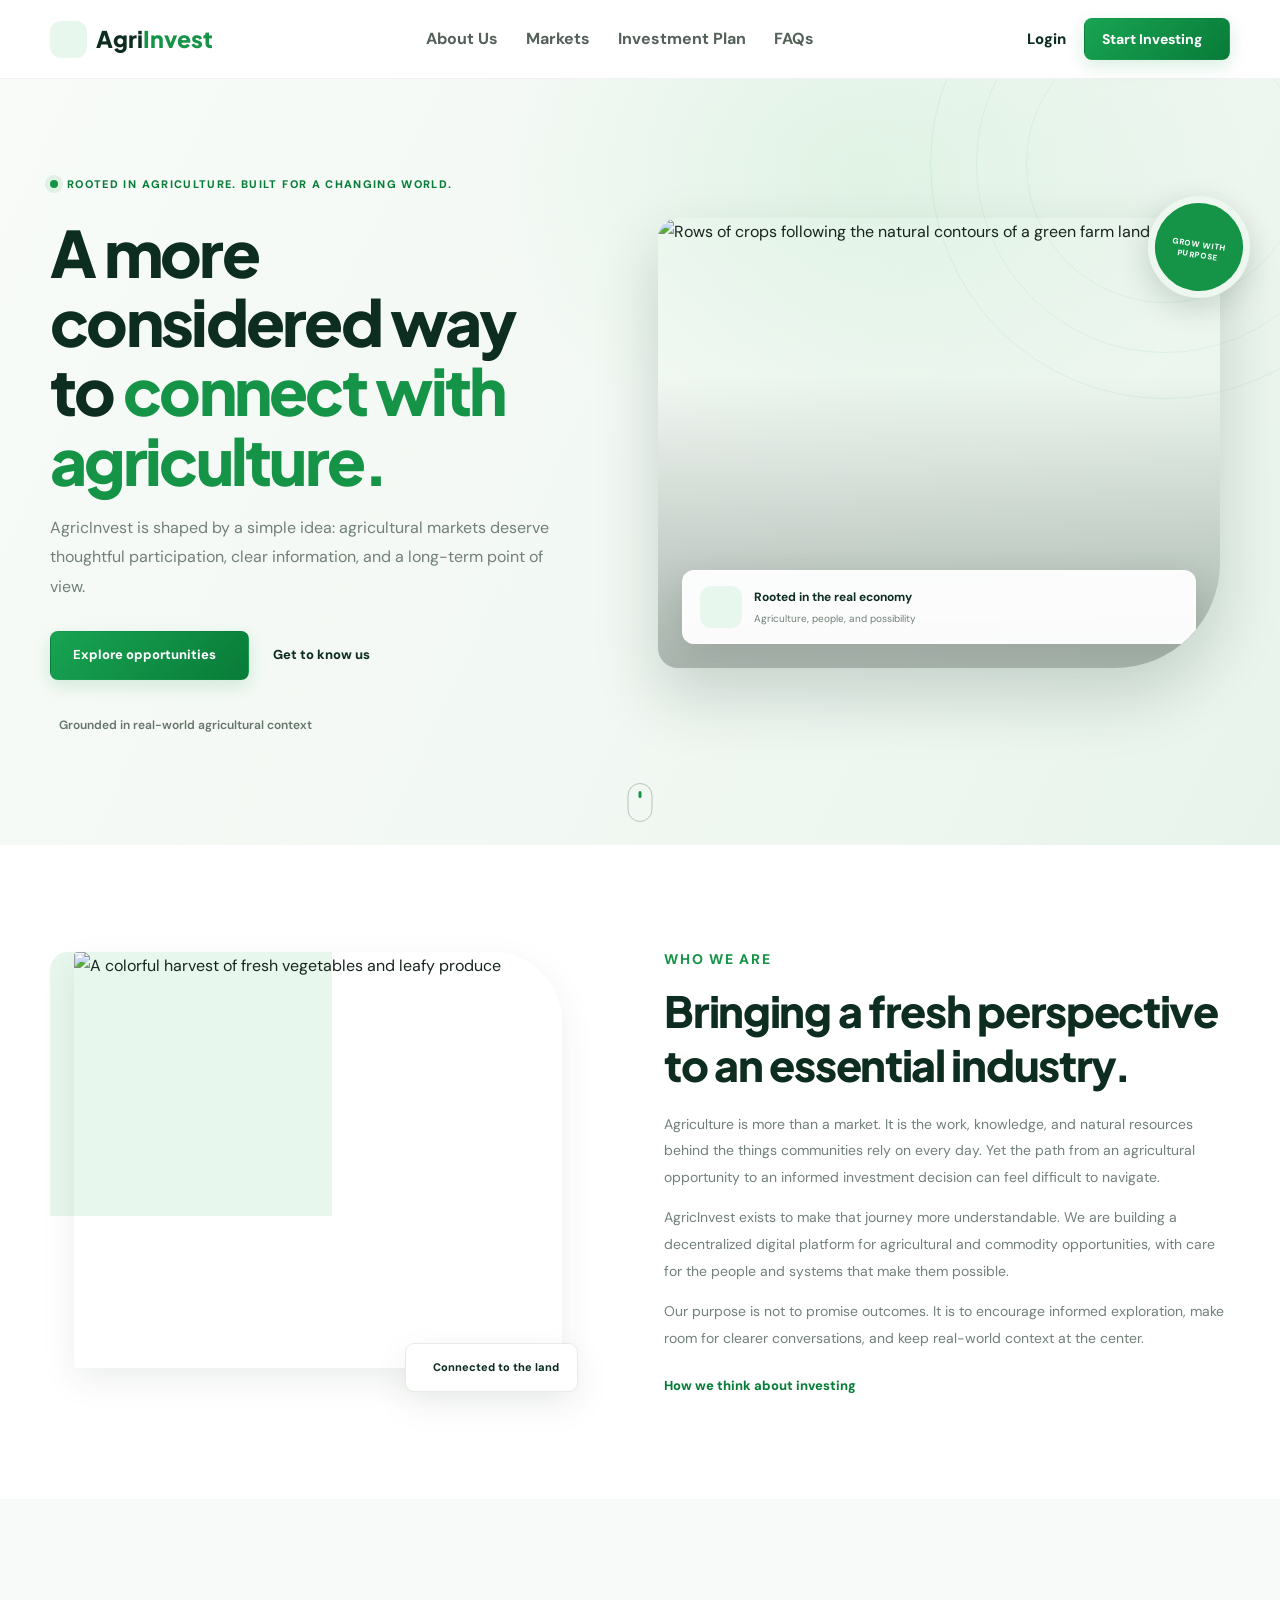
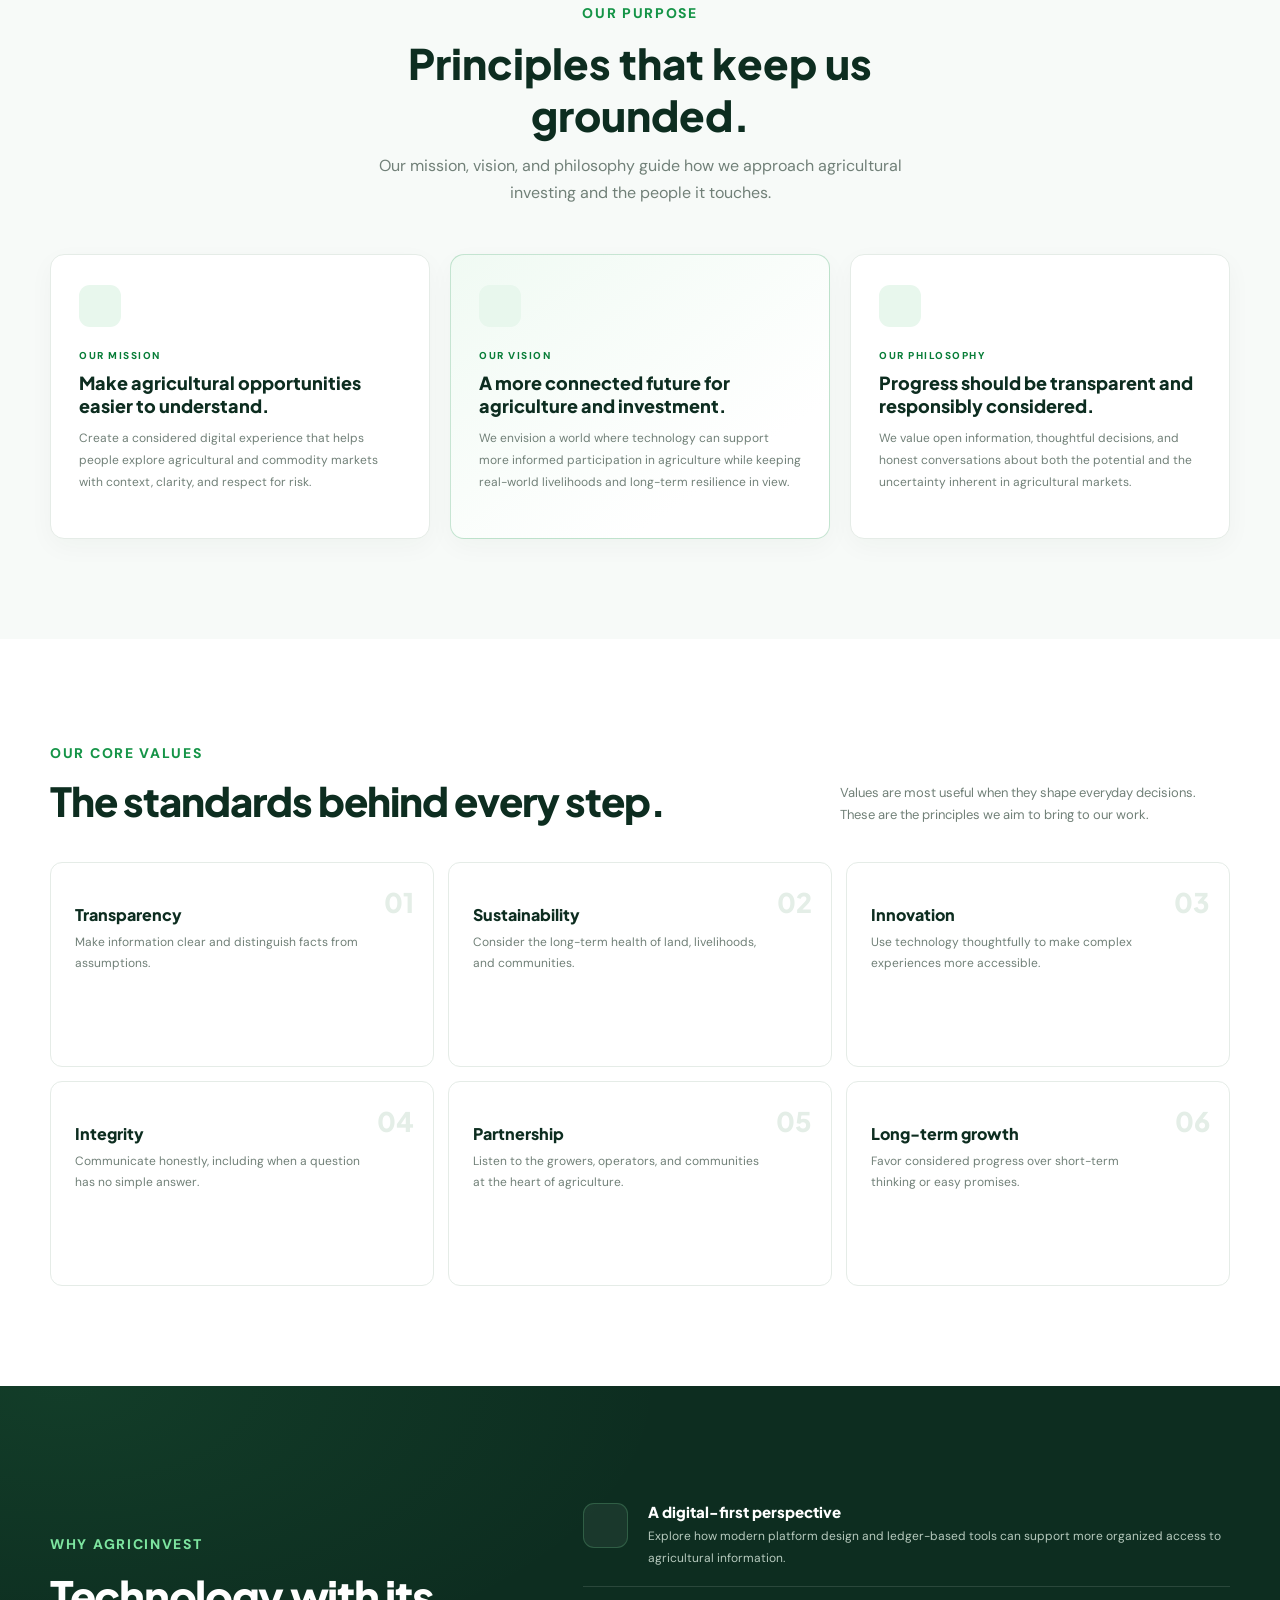
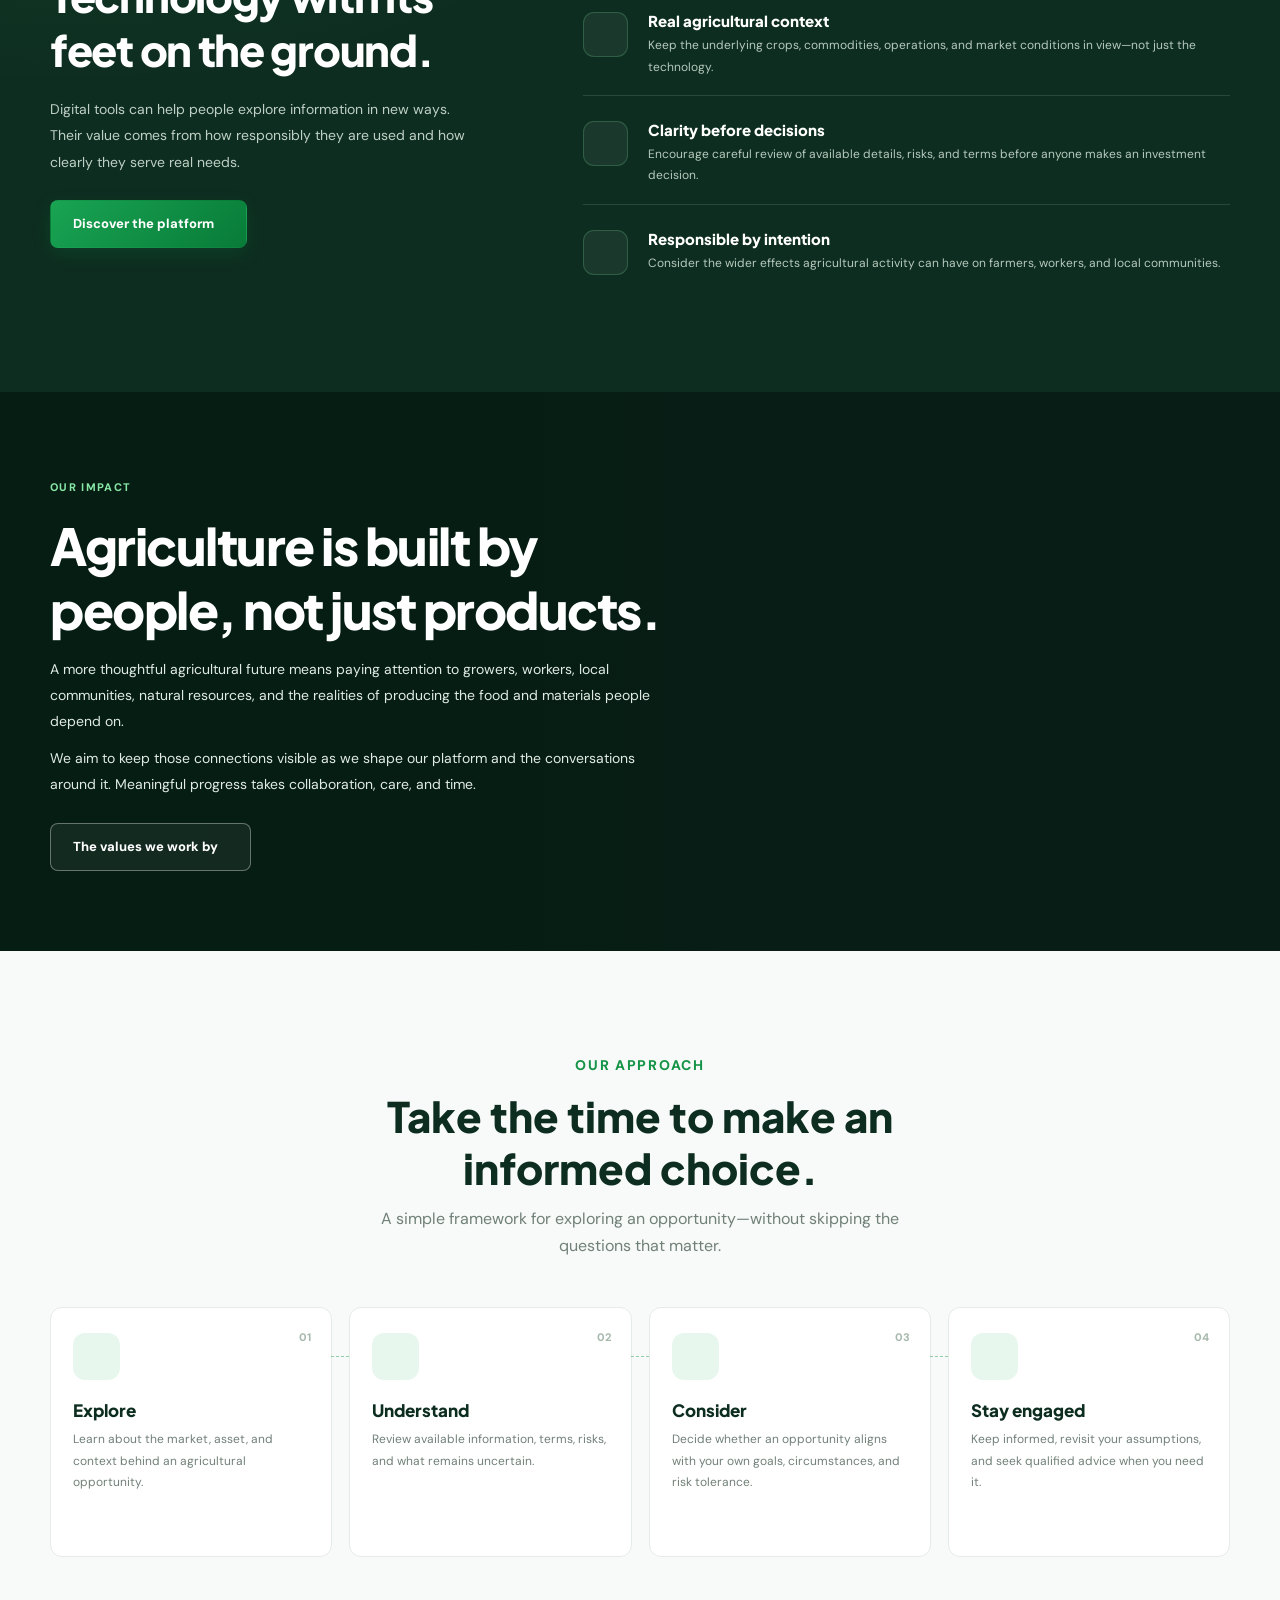
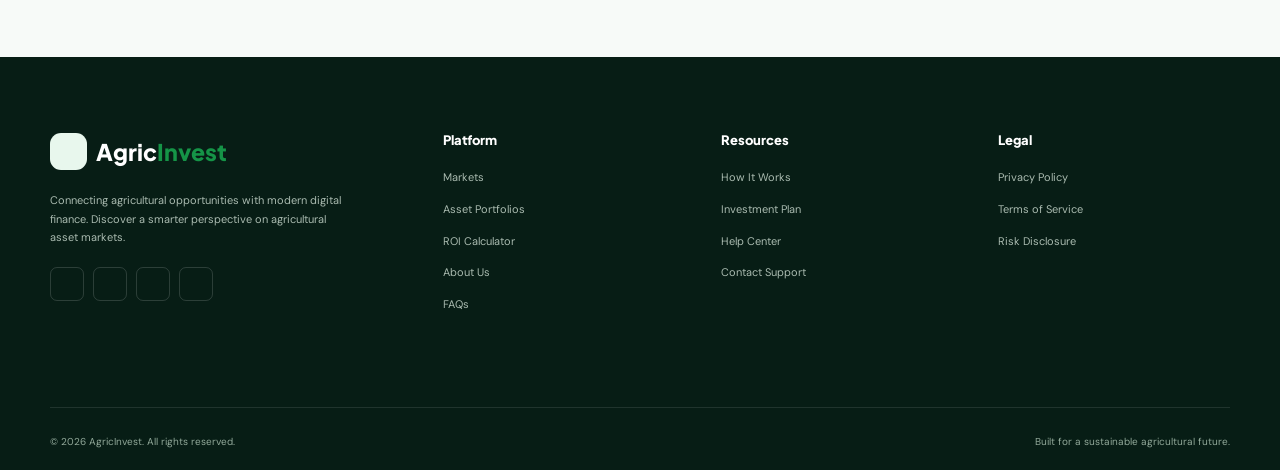
==== about.html @ 6c10e396 "Add files via upload" ====
<!doctype html>
<html lang="en">
  <head>
    <meta charset="UTF-8" />
    <meta name="viewport" content="width=device-width, initial-scale=1.0" />
    <meta name="theme-color" content="#0d2d20" />
    <meta
      name="description"
      content="Learn about AgricInvest's purpose, principles, and thoughtful approach to agricultural and commodity investing."
    />
    <title>About Us | AgricInvest</title>

    <link rel="preconnect" href="https://fonts.googleapis.com" />
    <link rel="preconnect" href="https://fonts.gstatic.com" crossorigin />
    <link
      href="https://fonts.googleapis.com/css2?family=DM+Sans:wght@400;500;600;700;800&family=Plus+Jakarta+Sans:wght@400;500;600;700;800&display=swap"
      rel="stylesheet"
    />
    <script src="https://unpkg.com/lucide@latest"></script>
    <link rel="stylesheet" href="styles.css" />
    <link rel="stylesheet" href="about.css" />
    <script src="about.js" defer></script>
  </head>

  <body class="about-page">
    <a class="about-skip-link" href="#main-content">Skip to content</a>

    <!-- <header class="main-header" id="header">
      <div class="container nav-container">
        <a href="index.html#home" class="brand" aria-label="AgricInvest home">
          <span class="brand-icon">
            <i data-lucide="sprout"></i>
          </span>
          <span>Agri<span>Invest</span></span>
        </a>

        <nav class="desktop-nav" id="desktopNav" aria-label="Main navigation">
          <a href="about.html" aria-current="page">About Us</a>
          <a href="investment-plans.html">Investment Plan</a>
          <a href="markets.html">Markets</a>
          <a href="index.html#faq">FAQs</a>
        </nav>

        <div class="nav-actions">
          <a class="login-btn" href="index.html#home">Login</a>
          <a class="btn btn-primary nav-cta" href="investment-plans.html">
            Start Investing
            <i data-lucide="arrow-up-right"></i>
          </a>
        </div>

        <button
          class="mobile-menu-btn"
          id="mobileMenuBtn"
          type="button"
          aria-label="Open navigation"
          aria-expanded="false"
          aria-controls="mobileNav"
        >
          <i data-lucide="menu"></i>
        </button>
      </div>

      <nav class="mobile-nav" id="mobileNav" aria-label="Mobile navigation">
        <a href="index.html#home">Home</a>
        <a href="about.html" aria-current="page">About Us</a>
        <a href="investment-plans.html">Investment Plan</a>
        <a href="markets.html">Markets</a>
        <a href="index.html#faq">FAQs</a>
        <a class="btn btn-primary mobile-login" href="index.html#home">Login</a>
        <a class="btn btn-primary" href="investment-plans.html">
          Start Investing
        </a>
      </nav>
    </header> -->

    <header class="main-header" id="header">
      <div class="container nav-container">
        <a href="index.html" class="brand">
          <span class="brand-icon">
            <i data-lucide="sprout"></i>
          </span>
          <span>Agri<span>Invest</span></span>
        </a>

        <nav class="desktop-nav" id="desktopNav">
          <a href="about.html">About Us</a>
          <a href="markets.html">Markets</a>
          <a href="plans.html">Investment Plan</a>
          <!-- <a href="index.html#calculator">Investment Calculator</a> -->
          <a href="index.html#faq">FAQs</a>
        </nav>

        <div class="nav-actions">
          <button class="login-btn" data-open-modal="loginModal">Login</button>

          <button
            class="btn btn-primary nav-cta"
            data-open-modal="connectModal"
          >
            Start Investing
            <i data-lucide="arrow-up-right"></i>
          </button>
        </div>

        <button
          class="mobile-menu-btn"
          id="mobileMenuBtn"
          aria-label="Open navigation"
          aria-expanded="false"
        >
          <i data-lucide="menu"></i>
        </button>
      </div>

      <!-- Mobile navigation -->
      <div class="mobile-nav" id="mobileNav">
        <!-- <a href="index.html">Home</a> -->
        <a href="about.html">About Us</a>
        <a href="markets.html">Markets</a>
        <a href="plans.html">Investment Plan</a>
        <a href="index.html#faq">FAQs</a>

        <button
          class="btn btn-primary mobile-login"
          data-open-modal="loginModal"
        >
          Login
        </button>

        <button class="btn btn-primary" data-open-modal="connectModal">
          Start Investing
        </button>
      </div>
    </header>

    <main id="main-content">
      <section class="about-hero" id="top" aria-labelledby="about-title">
        <div class="about-hero-glow" aria-hidden="true"></div>
        <div class="container about-hero-grid">
          <div class="about-hero-copy about-reveal">
            <p class="about-eyebrow">
              <span class="about-eyebrow-mark" aria-hidden="true"></span>
              Rooted in agriculture. Built for a changing world.
            </p>
            <h1 id="about-title">
              A more considered way to
              <span>connect with agriculture.</span>
            </h1>
            <p class="about-hero-intro">
              AgricInvest is shaped by a simple idea: agricultural markets
              deserve thoughtful participation, clear information, and a
              long-term point of view.
            </p>
            <div class="about-hero-actions">
              <a class="btn btn-primary" href="index.html#portfolios">
                Explore opportunities
                <i data-lucide="arrow-up-right"></i>
              </a>
              <a class="about-text-link" href="#our-story">
                Get to know us
                <i data-lucide="arrow-down"></i>
              </a>
            </div>
            <div class="about-hero-note">
              <i data-lucide="leaf" aria-hidden="true"></i>
              <span>Grounded in real-world agricultural context</span>
            </div>
          </div>

          <div class="about-hero-visual about-reveal">
            <div class="about-hero-image-wrap">
              <img
                class="about-hero-image"
                src="https://images.unsplash.com/photo-1500382017468-9049fed747ef?auto=format&amp;fit=crop&amp;w=1400&amp;q=85"
                alt="Rows of crops following the natural contours of a green farm landscape"
                fetchpriority="high"
              />
              <div class="about-image-caption">
                <span class="about-caption-icon">
                  <i data-lucide="sprout" aria-hidden="true"></i>
                </span>
                <span>
                  <strong>Rooted in the real economy</strong>
                  <small>Agriculture, people, and possibility</small>
                </span>
              </div>
            </div>
            <div class="about-image-stamp" aria-hidden="true">
              <i data-lucide="sun"></i>
              <span>GROW WITH<br />PURPOSE</span>
            </div>
          </div>
        </div>
        <a
          class="about-scroll-cue"
          href="#our-story"
          aria-label="Scroll to our story"
        >
          <span></span>
        </a>
      </section>

      <section class="about-section about-story" id="our-story">
        <div class="container about-story-grid">
          <div class="about-story-visual about-reveal">
            <img
              src="https://images.unsplash.com/photo-1464226184884-fa280b87c399?auto=format&amp;fit=crop&amp;w=1100&amp;q=85"
              alt="A colorful harvest of fresh vegetables and leafy produce"
              loading="lazy"
            />
            <div class="about-photo-label">
              <i data-lucide="map" aria-hidden="true"></i>
              <span>Connected to the land</span>
            </div>
          </div>
          <div class="about-story-copy about-reveal">
            <span class="section-eyebrow">WHO WE ARE</span>
            <h2>Bringing a fresh perspective to an essential industry.</h2>
            <p>
              Agriculture is more than a market. It is the work, knowledge, and
              natural resources behind the things communities rely on every day.
              Yet the path from an agricultural opportunity to an informed
              investment decision can feel difficult to navigate.
            </p>
            <p>
              AgricInvest exists to make that journey more understandable. We
              are building a decentralized digital platform for agricultural and
              commodity opportunities, with care for the people and systems that
              make them possible.
            </p>
            <p>
              Our purpose is not to promise outcomes. It is to encourage
              informed exploration, make room for clearer conversations, and
              keep real-world context at the center.
            </p>
            <a class="about-inline-link" href="#our-approach">
              How we think about investing
              <i data-lucide="arrow-up-right" aria-hidden="true"></i>
            </a>
          </div>
        </div>
      </section>

      <section
        class="about-section about-purpose"
        aria-labelledby="purpose-title"
      >
        <div class="container">
          <div class="section-heading about-section-heading about-reveal">
            <span class="section-eyebrow">OUR PURPOSE</span>
            <h2 id="purpose-title">Principles that keep us grounded.</h2>
            <p>
              Our mission, vision, and philosophy guide how we approach
              agricultural investing and the people it touches.
            </p>
          </div>

          <div class="about-purpose-grid">
            <article class="about-purpose-card about-reveal">
              <span class="about-card-icon"><i data-lucide="compass"></i></span>
              <span class="about-card-kicker">OUR MISSION</span>
              <h3>Make agricultural opportunities easier to understand.</h3>
              <p>
                Create a considered digital experience that helps people explore
                agricultural and commodity markets with context, clarity, and
                respect for risk.
              </p>
            </article>
            <article
              class="about-purpose-card about-purpose-card-featured about-reveal"
            >
              <span class="about-card-icon"><i data-lucide="eye"></i></span>
              <span class="about-card-kicker">OUR VISION</span>
              <h3>A more connected future for agriculture and investment.</h3>
              <p>
                We envision a world where technology can support more informed
                participation in agriculture while keeping real-world
                livelihoods and long-term resilience in view.
              </p>
            </article>
            <article class="about-purpose-card about-reveal">
              <span class="about-card-icon"><i data-lucide="scale"></i></span>
              <span class="about-card-kicker">OUR PHILOSOPHY</span>
              <h3>
                Progress should be transparent and responsibly considered.
              </h3>
              <p>
                We value open information, thoughtful decisions, and honest
                conversations about both the potential and the uncertainty
                inherent in agricultural markets.
              </p>
            </article>
          </div>
        </div>
      </section>

      <section class="about-section about-values" id="our-values">
        <div class="container">
          <div class="about-values-heading about-reveal">
            <div>
              <span class="section-eyebrow">OUR CORE VALUES</span>
              <h2>The standards behind every step.</h2>
            </div>
            <p>
              Values are most useful when they shape everyday decisions. These
              are the principles we aim to bring to our work.
            </p>
          </div>
          <div class="about-values-grid">
            <article class="about-value-card about-reveal">
              <span class="about-value-number">01</span>
              <i data-lucide="scan-eye" aria-hidden="true"></i>
              <h3>Transparency</h3>
              <p>
                Make information clear and distinguish facts from assumptions.
              </p>
            </article>
            <article class="about-value-card about-reveal">
              <span class="about-value-number">02</span>
              <i data-lucide="leaf" aria-hidden="true"></i>
              <h3>Sustainability</h3>
              <p>
                Consider the long-term health of land, livelihoods, and
                communities.
              </p>
            </article>
            <article class="about-value-card about-reveal">
              <span class="about-value-number">03</span>
              <i data-lucide="lightbulb" aria-hidden="true"></i>
              <h3>Innovation</h3>
              <p>
                Use technology thoughtfully to make complex experiences more
                accessible.
              </p>
            </article>
            <article class="about-value-card about-reveal">
              <span class="about-value-number">04</span>
              <i data-lucide="shield-check" aria-hidden="true"></i>
              <h3>Integrity</h3>
              <p>
                Communicate honestly, including when a question has no simple
                answer.
              </p>
            </article>
            <article class="about-value-card about-reveal">
              <span class="about-value-number">05</span>
              <i data-lucide="handshake" aria-hidden="true"></i>
              <h3>Partnership</h3>
              <p>
                Listen to the growers, operators, and communities at the heart
                of agriculture.
              </p>
            </article>
            <article class="about-value-card about-reveal">
              <span class="about-value-number">06</span>
              <i data-lucide="trending-up" aria-hidden="true"></i>
              <h3>Long-term growth</h3>
              <p>
                Favor considered progress over short-term thinking or easy
                promises.
              </p>
            </article>
          </div>
        </div>
      </section>

      <section class="about-section about-why">
        <div class="container about-why-grid">
          <div class="about-why-copy about-reveal">
            <span class="section-eyebrow">WHY AGRICINVEST</span>
            <h2>Technology with its feet on the ground.</h2>
            <p>
              Digital tools can help people explore information in new ways.
              Their value comes from how responsibly they are used and how
              clearly they serve real needs.
            </p>
            <a class="btn btn-primary" href="index.html#portfolios">
              Discover the platform
              <i data-lucide="arrow-up-right" aria-hidden="true"></i>
            </a>
          </div>
          <div class="about-why-list">
            <article class="about-why-item about-reveal">
              <span><i data-lucide="blocks" aria-hidden="true"></i></span>
              <div>
                <h3>A digital-first perspective</h3>
                <p>
                  Explore how modern platform design and ledger-based tools can
                  support more organized access to agricultural information.
                </p>
              </div>
            </article>
            <article class="about-why-item about-reveal">
              <span><i data-lucide="wheat" aria-hidden="true"></i></span>
              <div>
                <h3>Real agricultural context</h3>
                <p>
                  Keep the underlying crops, commodities, operations, and market
                  conditions in view—not just the technology.
                </p>
              </div>
            </article>
            <article class="about-why-item about-reveal">
              <span><i data-lucide="file-search" aria-hidden="true"></i></span>
              <div>
                <h3>Clarity before decisions</h3>
                <p>
                  Encourage careful review of available details, risks, and
                  terms before anyone makes an investment decision.
                </p>
              </div>
            </article>
            <article class="about-why-item about-reveal">
              <span
                ><i data-lucide="heart-handshake" aria-hidden="true"></i
              ></span>
              <div>
                <h3>Responsible by intention</h3>
                <p>
                  Consider the wider effects agricultural activity can have on
                  farmers, workers, and local communities.
                </p>
              </div>
            </article>
          </div>
        </div>
      </section>

      <section class="about-impact" aria-labelledby="impact-title">
        <div
          class="about-impact-image"
          role="img"
          aria-label="Sunlight over a cultivated agricultural field"
        ></div>
        <div class="about-impact-shade"></div>
        <div class="container about-impact-content about-reveal">
          <span class="about-eyebrow about-eyebrow-light">OUR IMPACT</span>
          <h2 id="impact-title">
            Agriculture is built by people, not just products.
          </h2>
          <p>
            A more thoughtful agricultural future means paying attention to
            growers, workers, local communities, natural resources, and the
            realities of producing the food and materials people depend on.
          </p>
          <p>
            We aim to keep those connections visible as we shape our platform
            and the conversations around it. Meaningful progress takes
            collaboration, care, and time.
          </p>
          <a class="btn btn-outline-light" href="#our-values">
            The values we work by
            <i data-lucide="arrow-up-right" aria-hidden="true"></i>
          </a>
        </div>
      </section>

      <section class="about-section about-approach" id="our-approach">
        <div class="container">
          <div class="section-heading about-section-heading about-reveal">
            <span class="section-eyebrow">OUR APPROACH</span>
            <h2 id="approach-title">
              Take the time to make an informed choice.
            </h2>
            <p>
              A simple framework for exploring an opportunity—without skipping
              the questions that matter.
            </p>
          </div>
          <ol class="about-steps">
            <li class="about-step about-reveal">
              <span class="about-step-index">01</span>
              <span class="about-step-icon"><i data-lucide="search"></i></span>
              <h3>Explore</h3>
              <p>
                Learn about the market, asset, and context behind an
                agricultural opportunity.
              </p>
            </li>
            <li class="about-step about-reveal">
              <span class="about-step-index">02</span>
              <span class="about-step-icon"
                ><i data-lucide="book-open-check"></i
              ></span>
              <h3>Understand</h3>
              <p>
                Review available information, terms, risks, and what remains
                uncertain.
              </p>
            </li>
            <li class="about-step about-reveal">
              <span class="about-step-index">03</span>
              <span class="about-step-icon"
                ><i data-lucide="sliders-horizontal"></i
              ></span>
              <h3>Consider</h3>
              <p>
                Decide whether an opportunity aligns with your own goals,
                circumstances, and risk tolerance.
              </p>
            </li>
            <li class="about-step about-reveal">
              <span class="about-step-index">04</span>
              <span class="about-step-icon"
                ><i data-lucide="activity"></i
              ></span>
              <h3>Stay engaged</h3>
              <p>
                Keep informed, revisit your assumptions, and seek qualified
                advice when you need it.
              </p>
            </li>
          </ol>
          <!-- <p class="about-steps-note">
            Agricultural and commodity investments involve risk. This overview
            is educational and is not investment advice.
          </p> -->
        </div>
      </section>

      <!-- <section class="about-final-cta">
        <div class="container about-final-cta-inner about-reveal">
          <div>
            <span class="about-eyebrow about-eyebrow-light"
              >LET'S GROW WITH PURPOSE</span
            >
            <h2>Curious about what comes next?</h2>
            <p>
              Explore the platform or get in touch to continue the conversation.
            </p>
          </div>
          <div class="about-final-cta-actions">
            <a class="btn btn-light" href="index.html#portfolios">
              Explore opportunities
              <i data-lucide="arrow-up-right" aria-hidden="true"></i>
            </a>
            <a class="btn btn-outline-light" href="index.html#faq">
              Contact the team
              <i data-lucide="arrow-up-right" aria-hidden="true"></i>
            </a>
          </div>
        </div>
      </section> -->
    </main>

    <!-- <section class="newsletter-section">
      <div class="container newsletter-container">
        <div>
          <span class="section-eyebrow">STAY INFORMED</span>
          <h2>Grow Your Knowledge With AgricInvest</h2>
          <p>
            Get updates about agricultural markets, technology and platform
            developments.
          </p>
        </div>

        <form id="newsletterForm" class="newsletter-form">
          <label class="about-visually-hidden" for="newsletterEmail">
            Email address
          </label>
          <input
            type="email"
            id="newsletterEmail"
            placeholder="Enter your email address"
            autocomplete="email"
            required
          />

          <button type="submit" class="btn btn-primary">
            Subscribe
            <i data-lucide="arrow-right"></i>
          </button>

          <small
            id="newsletterMessage"
            role="status"
            aria-live="polite"
          ></small>
        </form>

      </div>
    </section> -->



    <footer class="main-footer">
      <div class="container">
        <div class="footer-grid">
          <div class="footer-brand-column">
            <a href="#home" class="brand footer-brand">
              <span class="brand-icon">
                <i data-lucide="sprout"></i>
              </span>
              <span>Agric<span>Invest</span></span>
            </a>

            <p>
              Connecting agricultural opportunities with modern digital finance.
              Discover a smarter perspective on agricultural asset markets.
            </p>

            <div class="social-links">
              <a href="#" aria-label="Facebook"
                ><i data-lucide="facebook"></i
              ></a>
              <a href="#" aria-label="Instagram"
                ><i data-lucide="instagram"></i
              ></a>
              <a href="#" aria-label="LinkedIn"
                ><i data-lucide="linkedin"></i
              ></a>
              <a href="#" aria-label="X"><i data-lucide="twitter"></i></a>
            </div>
          </div>

          <div class="footer-column">
            <h4>Platform</h4>

            <a href="markets.html">Markets</a>
            <a href="plans.html">Asset Portfolios</a>
            <a href="#calculator">ROI Calculator</a>
            <!-- <a href="markets.html">Markets</a> -->
            <a href="about.html">About Us</a>
            <a href="faq.html">FAQs</a>
          </div>

          <div class="footer-column">
            <h4>Resources</h4>

            <a href="about.html">How It Works</a>
            <a href="plans.html">Investment Plan</a>
            <a href="#faq">Help Center</a>
            <!-- <a href="#faq">Risk Information</a> -->
            <a href="#faq">Contact Support</a>
          </div>

          <div class="footer-column">
            <h4>Legal</h4>

            <a href="#" class="legal-link" data-legal="Privacy Policy"
              >Privacy Policy</a
            >
            <a href="#" class="legal-link" data-legal="Terms of Service"
              >Terms of Service</a
            >
            <a href="#" class="legal-link" data-legal="Risk Disclosure"
              >Risk Disclosure</a
            >
            <!-- <a href="#" class="legal-link" data-legal="Cookie Policy"
              >Cookie Policy</a
            > -->
          </div>
        </div>

        <!-- <div class="footer-disclaimer">
          <strong>Important Risk Disclosure</strong>

          <p>
            Agricultural investments involve substantial risks, including loss
            of capital, commodity price volatility, weather-related events,
            operational risks, regulatory changes and liquidity limitations.
            Past performance does not guarantee future results. Any percentages,
            projections, asset valuations, testimonials, market prices and
            activity shown on this demonstration website are illustrative and do
            not represent actual investment products, guaranteed returns or
            verified transactions. Do not invest without independently reviewing
            the relevant offering documents and risks.
          </p>
        </div> -->

        <div class="footer-bottom">
          <p>
            © <span id="currentYear"></span> AgricInvest. All rights reserved.
          </p>

          <span>Built for a sustainable agricultural future.</span>
        </div>
      </div>
    </footer>

  </body>
</html>
---- styles.css ----
/* ==========================================
   AGRILEDGER - GLOBAL DESIGN SYSTEM
========================================== */

:root {
  --forest: #0d2d20;
  --forest-dark: #071d15;
  --forest-light: #16442e;

  --green: #159447;
  --green-dark: #087d38;
  --lime: #4ade80;
  --mint: #e8f7ed;

  --white: #ffffff;
  --off-white: #f7faf8;
  --light: #f1f6f2;

  --text: #18251d;
  --muted: #718078;
  --border: #e5ece7;

  --shadow: 0 12px 35px rgba(12, 45, 29, 0.08);
  --shadow-hover: 0 20px 45px rgba(12, 45, 29, 0.13);

  --radius: 14px;
  --transition: all 0.3s ease;
}

* {
  margin: 0;
  padding: 0;
  box-sizing: border-box;
}

html {
  scroll-behavior: smooth;
  scroll-padding-top: 95px;
}

body {
  font-family: "DM Sans", sans-serif;
  background: var(--white);
  color: var(--text);
  line-height: 1.7;
  overflow-x: hidden;
}

body.modal-open {
  overflow: hidden;
}

h1,
h2,
h3,
h4,
h5 {
  font-family: "Plus Jakarta Sans", sans-serif;
  line-height: 1.25;
  font-weight: 800;
}

p {
  color: var(--muted);
}

a {
  text-decoration: none;
  color: inherit;
}

button,
input,
select {
  font-family: inherit;
}

button {
  cursor: pointer;
}

img {
  max-width: 100%;
  display: block;
  object-fit: cover;
}

.container {
  width: min(1180px, calc(100% - 48px));
  margin: auto;
}

.section {
  padding: 100px 0;
}

.section-heading {
  max-width: 690px;
  margin: 0 auto 50px;
  text-align: center;
}

.section-heading h2 {
  font-size: clamp(28px, 3.5vw, 42px);
  color: var(--forest);
  margin: 12px 0;
}

.section-heading p {
  max-width: 590px;
  margin: auto;
  font-size: 16px;
}

.section-eyebrow {
  display: inline-block;
  color: var(--green);
  font-size: 14px;
  font-weight: 800;
  letter-spacing: 1.7px;
  text-transform: uppercase;
}

.small-label {
  font-size: 13px;
  font-weight: 800;
  letter-spacing: 1.3px;
  color: var(--muted);
}

::selection {
  background: var(--green);
  color: white;
}

/* ==========================================
   BUTTONS
========================================== */

.btn {
  min-height: 46px;
  padding: 12px 22px;
  display: inline-flex;
  align-items: center;
  justify-content: center;
  gap: 10px;
  border: 1px solid transparent;
  border-radius: 8px;
  font-size: 13px;
  font-weight: 800;
  transition: var(--transition);
}

.btn svg {
  width: 17px;
  height: 17px;
}

.btn-primary {
  color: white;
  background: linear-gradient(135deg, #19a453, #087b38);
  box-shadow: 0 6px 18px rgba(21, 148, 71, 0.16);
}

.btn-primary:hover {
  background: linear-gradient(135deg, #20b35f, #096b32);
  transform: translateY(-3px);
  box-shadow: 0 10px 25px rgba(21, 148, 71, 0.25);
}

.btn-outline-light {
  color: white;
  border-color: rgba(255, 255, 255, 0.35);
  background: rgba(255, 255, 255, 0.06);
}

.btn-outline-light:hover {
  background: white;
  color: var(--forest);
}

.btn-outline-dark {
  background: white;
  border-color: var(--border);
  color: var(--forest);
}

.btn-outline-dark:hover {
  background: var(--forest);
  color: white;
}

/* ==========================================
   PRELOADER
========================================== */

#preloader {
  position: fixed;
  inset: 0;
  z-index: 10000;
  display: flex;
  align-items: center;
  justify-content: center;
  flex-direction: column;
  background: var(--forest-dark);
  transition:
    opacity 0.5s ease,
    visibility 0.5s ease;
}

#preloader.hide {
  opacity: 0;
  visibility: hidden;
}

.loader-logo {
  display: flex;
  align-items: center;
  gap: 10px;
  color: white;
  font-family: "Plus Jakarta Sans";
  font-weight: 800;
  font-size: 25px;
}

.loader-logo > span:last-child > span {
  color: var(--lime);
}

.loader-line {
  width: 120px;
  height: 3px;
  margin-top: 25px;
  background: rgba(255, 255, 255, 0.15);
  border-radius: 10px;
  overflow: hidden;
}

.loader-line::after {
  content: "";
  display: block;
  width: 50%;
  height: 100%;
  background: var(--lime);
  animation: loading 1s infinite ease-in-out;
}

@keyframes loading {
  from {
    transform: translateX(-100%);
  }
  to {
    transform: translateX(200%);
  }
}

/* ==========================================
   BRAND
========================================== */

.brand {
  display: inline-flex;
  align-items: center;
  gap: 9px;
  font-family: "Plus Jakarta Sans";
  font-size: 23px;
  font-weight: 800;
  color: var(--forest);
  white-space: nowrap;
}

.brand > span:last-child > span {
  color: var(--green);
}

.brand-icon {
  width: 37px;
  height: 37px;
  display: flex;
  align-items: center;
  justify-content: center;
  background: var(--mint);
  color: var(--green);
  border-radius: 11px;
}

.brand-icon svg {
  width: 23px;
  height: 23px;
}

/* ==========================================
   HEADER
========================================== */

.main-header {
  position: sticky;
  top: 0;
  z-index: 1000;
  background: rgba(255, 255, 255, 0.96);
  backdrop-filter: blur(15px);
  border-bottom: 1px solid rgba(0, 0, 0, 0.05);
  transition: var(--transition);
}

.main-header.scrolled {
  box-shadow: 0 5px 25px rgba(0, 0, 0, 0.07);
}

.nav-container {
  height: 78px;
  display: flex;
  align-items: center;
  justify-content: space-between;
  gap: 25px;
}

.desktop-nav {
  display: flex;
  align-items: center;
  gap: 28px;
}

.desktop-nav a {
  color: #536159;
  font-size: 16px;
  font-weight: 700;
  transition: var(--transition);
}

.desktop-nav a:hover {
  color: var(--green);
}

.nav-actions {
  display: flex;
  align-items: center;
  gap: 18px;
}

.login-btn {
  background: none;
  border: 0;
  color: var(--forest);
  font-size: 15px;
  font-weight: 800;
}

.nav-cta {
  min-height: 42px;
  padding: 10px 17px;
  font-size: 14px;
}

.mobile-menu-btn {
  display: none;
  border: 0;
  background: var(--mint);
  color: var(--forest);
  border-radius: 8px;
  width: 43px;
  height: 43px;
  align-items: center;
  justify-content: center;
}

.mobile-nav {
  display: none;
}

/* ==========================================
   TICKER
========================================== */

.ticker-section {
  min-height: 45px;
  display: flex;
  align-items: center;
  background: #f6faf7;
  border-bottom: 1px solid var(--border);
  overflow: hidden;
}

.ticker-label {
  padding: 0 20px;
  color: var(--forest);
  font-size: 12px;
  font-weight: 800;
  white-space: nowrap;
}

.live-dot {
  display: inline-block;
  width: 7px;
  height: 7px;
  background: #22c55e;
  border-radius: 50%;
  margin-right: 5px;
  box-shadow: 0 0 0 4px rgba(34, 197, 94, 0.12);
}

.ticker-window {
  overflow: hidden;
  flex: 1;
}

.ticker-track {
  display: flex;
  width: max-content;
  animation: tickerMove 35s linear infinite;
}

.ticker-track:hover {
  animation-play-state: paused;
}

.ticker-item {
  display: flex;
  align-items: center;
  gap: 9px;
  padding: 0 30px;
  border-left: 1px solid var(--border);
  font-size: 13px;
  white-space: nowrap;
}

.ticker-name {
  color: var(--muted);
  font-weight: 800;
}

.ticker-item strong {
  color: var(--forest);
}

.market-up {
  color: #159447;
  font-weight: 800;
}

.market-down {
  color: #dc5555;
  font-weight: 800;
}

.ticker-demo {
  font-size: 9px;
  color: var(--muted);
  font-weight: 800;
  padding: 0 15px;
  white-space: nowrap;
}

@keyframes tickerMove {
  to {
    transform: translateX(-50%);
  }
}

/* ==========================================
   HERO
========================================== */

.hero-section {
  position: relative;
  overflow: hidden;
  background: linear-gradient(125deg, #071f16, #0c3925 65%, #103f29);
  color: white;
  padding: 85px 0 0;
}

.hero-background {
  position: absolute;
  inset: 0;
  background:
    radial-gradient(
      circle at 80% 20%,
      rgba(44, 160, 87, 0.19),
      transparent 30%
    ),
    radial-gradient(circle at 10% 80%, rgba(44, 160, 87, 0.1), transparent 30%);
  pointer-events: none;
}

.hero-container {
  position: relative;
  z-index: 1;
  display: grid;
  grid-template-columns: 1fr 1fr;
  align-items: center;
  gap: 65px;
}

.hero-content {
  padding-bottom: 55px;
}

.hero-badge {
  display: inline-flex;
  align-items: center;
  padding: 8px 13px;
  border: 1px solid rgba(74, 222, 128, 0.25);
  border-radius: 50px;
  background: rgba(74, 222, 128, 0.08);
  color: #a5eab8;
  font-size: 9px;
  font-weight: 800;
  letter-spacing: 1px;
  margin-bottom: 24px;
}

.hero-content h1 {
  max-width: 620px;
  font-size: clamp(42px, 5.2vw, 66px);
  letter-spacing: -2.8px;
  line-height: 1.13;
  color: white;
}

.hero-content h1 span {
  display: block;
  color: #64d98a;
}

.hero-description {
  max-width: 500px;
  margin: 23px 0 30px;
  font-size: 15px;
  line-height: 1.9;
  color: #c0d0c6;
}

.hero-buttons {
  display: flex;
  flex-wrap: wrap;
  gap: 13px;
}

.hero-trust {
  display: flex;
  flex-direction: column;
  gap: 12px;
  margin-top: 35px;
}

.trust-item {
  display: flex;
  align-items: center;
  gap: 10px;
  font-size: 12px;
  color: #c5d7ca;
}

.trust-item svg {
  width: 16px;
  color: #63dc91;
}

/* Hero images */

.hero-visual {
  position: relative;
  min-height: 490px;
  padding: 15px 15px 0 0;
}

.hero-image {
  position: relative;
  height: 390px;
  border-radius: 18px;
  overflow: hidden;
  box-shadow: 0 25px 60px rgba(0, 0, 0, 0.22);
}

.hero-image > img {
  width: 100%;
  height: 100%;
  object-fit: cover;
}

.image-overlay {
  position: absolute;
  inset: 0;
  background: linear-gradient(0deg, rgba(0, 0, 0, 0.35), transparent 55%);
}

.floating-tag {
  position: absolute;
  display: flex;
  align-items: center;
  gap: 11px;
  background: white;
  color: var(--forest);
  padding: 13px 15px;
  border-radius: 10px;
  box-shadow: 0 10px 35px rgba(0, 0, 0, 0.15);
  min-width: 220px;
  animation: float 4s ease-in-out infinite;
}

.tag-top {
  top: 25px;
  left: -28px;
}

.tag-bottom {
  bottom: 25px;
  right: -20px;
  animation-delay: 1s;
}

.tag-icon {
  display: flex;
  align-items: center;
  justify-content: center;
  width: 38px;
  height: 38px;
  border-radius: 9px;
  background: var(--mint);
  color: var(--green);
}

.tag-icon svg {
  width: 20px;
}

.floating-tag strong {
  display: block;
  font-size: 11px;
}

.floating-tag small {
  display: block;
  font-size: 9px;
  color: var(--muted);
}

@keyframes float {
  0%,
  100% {
    transform: translateY(0);
  }
  50% {
    transform: translateY(-8px);
  }
}

/* Hero calculator */

.hero-calculator-card {
  position: absolute;
  right: 0;
  bottom: 0;
  width: 330px;
  padding: 23px;
  border-radius: 15px;
  background: white;
  color: var(--forest);
  box-shadow: 0 20px 60px rgba(0, 0, 0, 0.18);
  z-index: 2;
}

.card-heading {
  display: flex;
  justify-content: space-between;
  align-items: center;
}

.card-heading h3 {
  font-size: 15px;
  margin-top: 4px;
}

.calculator-icon {
  display: flex;
  align-items: center;
  justify-content: center;
  width: 38px;
  height: 38px;
  background: var(--mint);
  color: var(--green);
  border-radius: 9px;
}

.calculator-icon svg {
  width: 20px;
}

.simulator-input {
  margin-top: 20px;
}

.simulator-input label {
  display: block;
  font-size: 11px;
  font-weight: 700;
  color: var(--muted);
  margin-bottom: 7px;
}

.amount-input {
  display: flex;
  align-items: center;
  border: 1px solid var(--border);
  border-radius: 8px;
  padding: 10px;
}

.amount-input > span:first-child {
  font-weight: 800;
}

.amount-input input {
  width: 100%;
  border: 0;
  outline: 0;
  padding: 0 8px;
  font-size: 17px;
  font-weight: 800;
  color: var(--forest);
}

.currency {
  font-size: 10px;
  color: var(--muted);
}

.simulator-info {
  display: flex;
  justify-content: space-between;
  margin-top: 17px;
  font-size: 11px;
  color: var(--muted);
}

.simulator-info strong {
  color: var(--green);
  font-size: 14px;
}

.simulator-result {
  padding: 17px 0;
  border-bottom: 1px solid var(--border);
}

.simulator-result span {
  font-size: 10px;
  color: var(--muted);
}

.simulator-result h2 {
  font-size: 29px;
  color: var(--green);
  margin: 4px 0;
}

.simulator-result small {
  font-size: 9px;
  color: var(--muted);
}

.simulator-link {
  display: flex;
  justify-content: space-between;
  align-items: center;
  margin-top: 15px;
  color: var(--green);
  font-size: 11px;
  font-weight: 800;
}

.simulator-link svg {
  width: 16px;
}

/* Hero metrics */

.hero-metrics {
  position: relative;
  z-index: 1;
  display: grid;
  grid-template-columns: repeat(4, 1fr);
  gap: 20px;
  padding-top: 32px;
  padding-bottom: 30px;
  border-top: 1px solid rgba(255, 255, 255, 0.13);
}

.metric-item {
  display: flex;
  align-items: center;
  gap: 12px;
}

.metric-item > svg {
  color: #6ce49b;
  width: 25px;
  height: 25px;
}

.metric-item strong {
  display: block;
  font-size: 12px;
  color: white;
}

.metric-item span {
  font-size: 10px;
  color: #b4c6ba;
}

/* ==========================================
   INTRODUCTION
========================================== */

.intro-grid {
  display: grid;
  grid-template-columns: 1fr 1fr;
  gap: 90px;
  align-items: center;
}

.intro-image-wrapper {
  position: relative;
  padding: 20px 25px 35px 0;
}

.intro-main-image {
  height: 430px;
  border-radius: 14px;
  overflow: hidden;
}

.intro-main-image img {
  width: 100%;
  height: 100%;
}

.intro-small-image {
  position: absolute;
  width: 160px;
  height: 180px;
  left: -25px;
  bottom: 0;
  border: 7px solid white;
  border-radius: 14px;
  overflow: hidden;
  box-shadow: var(--shadow);
}

.intro-small-image img {
  width: 100%;
  height: 100%;
}

.intro-small-image span {
  position: absolute;
  bottom: 10px;
  right: 10px;
  width: 32px;
  height: 32px;
  border-radius: 8px;
  background: var(--green);
  color: white;
  display: flex;
  align-items: center;
  justify-content: center;
}

.intro-small-image svg {
  width: 17px;
}

.intro-stat-card {
  position: absolute;
  right: 0;
  top: 35px;
  padding: 16px;
  background: white;
  border-radius: 12px;
  box-shadow: var(--shadow);
}

.intro-stat-card svg {
  color: var(--green);
  margin-bottom: 5px;
}

.intro-stat-card strong,
.intro-stat-card span {
  display: block;
  font-size: 11px;
}

.intro-stat-card span {
  color: var(--muted);
  font-size: 10px;
}

.intro-content h2 {
  font-size: clamp(30px, 3vw, 42px);
  color: var(--forest);
  margin: 14px 0;
}

.intro-content h2 span {
  color: var(--green);
}

.intro-content > p {
  font-size: 14px;
  margin-bottom: 25px;
}

.check-list {
  display: flex;
  flex-direction: column;
  gap: 16px;
  margin-bottom: 28px;
}

.check-list > div {
  display: flex;
  gap: 11px;
  align-items: flex-start;
  font-size: 12px;
  font-weight: 600;
}

.check-list svg {
  flex-shrink: 0;
  width: 17px;
  color: var(--green);
}

/* ==========================================
   HOW IT WORKS
========================================== */

.how-section {
  background: var(--off-white);
}

.how-grid {
  display: grid;
  grid-template-columns: 1fr 1fr;
  gap: 25px;
  align-items: center;
}

.how-image {
  position: relative;
  height: 300px;
  border-radius: 13px;
  overflow: hidden;
}

.how-image img {
  width: 100%;
  height: 100%;
}

.how-number {
  position: absolute;
  top: 18px;
  left: 18px;
  width: 42px;
  height: 42px;
  border-radius: 50%;
  background: white;
  color: var(--green);
  font-size: 13px;
  font-weight: 800;
  display: flex;
  align-items: center;
  justify-content: center;
}

.how-content {
  padding: 20px 30px;
}

.how-step {
  display: flex;
  justify-content: space-between;
  align-items: center;
  color: var(--green);
  font-size: 10px;
  font-weight: 800;
}

.how-step svg {
  width: 28px;
}

.how-content h3 {
  font-size: 24px;
  color: var(--forest);
  margin: 12px 0;
}

.how-content p {
  font-size: 13px;
}

.how-content ul {
  margin: 17px 0 0 16px;
  color: var(--muted);
  font-size: 12px;
}

.how-content li {
  margin-bottom: 8px;
}

/* ==========================================
   MARKETS
========================================== */

.markets-section {
  background: white;
}

.markets-grid {
  display: grid;
  grid-template-columns: repeat(4, 1fr);
  gap: 18px;
}

.market-card {
  background: white;
  border: 1px solid var(--border);
  border-radius: 12px;
  overflow: hidden;
  transition: var(--transition);
}

.market-card:hover {
  transform: translateY(-7px);
  box-shadow: var(--shadow-hover);
}

.market-card > img {
  width: 100%;
  height: 190px;
  transition: transform 0.5s ease;
}

.market-card:hover > img {
  transform: scale(1.06);
}

.market-card-content {
  padding: 21px;
}

.market-card-content > span {
  font-size: 9px;
  color: var(--green);
  font-weight: 800;
  letter-spacing: 1px;
}

.market-card-content h3 {
  margin: 9px 0;
  color: var(--forest);
  font-size: 17px;
}

.market-card-content p {
  font-size: 12px;
  min-height: 65px;
}

.market-card-content a {
  display: flex;
  align-items: center;
  gap: 8px;
  margin-top: 17px;
  color: var(--green);
  font-size: 11px;
  font-weight: 800;
}

.market-card-content a svg {
  width: 14px;
}

/* ==========================================
   FEATURES
========================================== */

.features-section {
  background: var(--off-white);
}

.features-grid {
  display: grid;
  grid-template-columns: repeat(4, 1fr);
  gap: 18px;
}

.feature-card {
  padding: 27px 23px;
  background: white;
  border: 1px solid var(--border);
  border-radius: 12px;
  transition: var(--transition);
}

.feature-card:hover {
  transform: translateY(-7px);
  border-color: #a8dfba;
  box-shadow: var(--shadow);
}

.feature-icon {
  width: 52px;
  height: 52px;
  display: flex;
  align-items: center;
  justify-content: center;
  background: var(--mint);
  color: var(--green);
  border-radius: 12px;
  margin-bottom: 20px;
}

.feature-icon svg {
  width: 25px;
}

.feature-card h3 {
  font-size: 16px;
  color: var(--forest);
  margin-bottom: 12px;
}

.feature-card p {
  font-size: 12px;
  min-height: 85px;
}

.feature-card a {
  display: flex;
  align-items: center;
  gap: 8px;
  margin-top: 20px;
  font-size: 11px;
  font-weight: 800;
  color: var(--green);
}

.feature-card a svg {
  width: 14px;
}

/* ==========================================
   PORTFOLIO
========================================== */

.portfolio-section {
  background: #fff;
}

.portfolio-heading {
  margin-bottom: 30px;
}

.portfolio-filters {
  display: flex;
  justify-content: center;
  flex-wrap: wrap;
  gap: 9px;
  margin-bottom: 35px;
}

.filter-btn {
  padding: 10px 18px;
  background: white;
  border: 1px solid var(--border);
  border-radius: 7px;
  color: var(--muted);
  font-size: 11px;
  font-weight: 800;
  transition: var(--transition);
}

.filter-btn:hover,
.filter-btn.active {
  background: var(--forest);
  border-color: var(--forest);
  color: white;
}

.portfolio-grid {
  display: grid;
  grid-template-columns: repeat(3, 1fr);
  gap: 23px;
}

.portfolio-card {
  overflow: hidden;
  border: 1px solid var(--border);
  border-radius: 12px;
  background: white;
  transition: var(--transition);
}

.portfolio-card:hover {
  transform: translateY(-6px);
  box-shadow: var(--shadow-hover);
}

.portfolio-card.hide-card {
  display: none;
}

.portfolio-image {
  height: 210px;
  position: relative;
  overflow: hidden;
}

.portfolio-image > img {
  width: 100%;
  height: 100%;
  transition: transform 0.5s ease;
}

.portfolio-card:hover .portfolio-image > img {
  transform: scale(1.06);
}

.location-badge,
.asset-badge {
  position: absolute;
  top: 13px;
  padding: 7px 10px;
  border-radius: 6px;
  font-size: 9px;
  font-weight: 800;
}

.location-badge {
  left: 12px;
  background: white;
  color: var(--forest);
}

.location-badge svg {
  width: 11px;
  vertical-align: middle;
  color: var(--green);
}

.asset-badge {
  right: 12px;
  color: white;
  background: var(--green);
}

.portfolio-body {
  padding: 22px;
}

.portfolio-top {
  display: flex;
  justify-content: space-between;
  align-items: center;
  font-size: 9px;
  font-weight: 800;
  color: var(--muted);
}

.verified {
  display: flex;
  align-items: center;
  gap: 3px;
  color: var(--green);
}

.verified svg {
  width: 13px;
}

.portfolio-body h3 {
  color: var(--forest);
  font-size: 18px;
  margin: 11px 0 8px;
}

.portfolio-body > p {
  font-size: 11px;
  min-height: 47px;
}

.portfolio-stats {
  display: grid;
  grid-template-columns: 1fr 1fr;
  margin: 18px 0;
  padding: 15px 0;
  border-top: 1px solid var(--border);
  border-bottom: 1px solid var(--border);
}

.portfolio-stats span,
.portfolio-stats strong {
  display: block;
}

.portfolio-stats span {
  color: var(--muted);
  font-size: 10px;
}

.portfolio-stats strong {
  color: var(--forest);
  font-size: 13px;
}

.progress-info {
  display: flex;
  justify-content: space-between;
  font-size: 10px;
  color: var(--muted);
}

.progress-info strong {
  color: var(--green);
}

.progress-bar {
  height: 6px;
  background: #edf3ef;
  border-radius: 10px;
  margin: 8px 0 20px;
  overflow: hidden;
}

.progress-bar span {
  display: block;
  height: 100%;
  background: linear-gradient(90deg, #35c76b, #0d8740);
  border-radius: inherit;
}

.portfolio-bottom {
  display: flex;
  justify-content: space-between;
  align-items: center;
  gap: 8px;
}

.portfolio-bottom span,
.portfolio-bottom strong {
  display: block;
}

.portfolio-bottom span {
  font-size: 9px;
  color: var(--muted);
}

.portfolio-bottom strong {
  font-size: 16px;
  color: var(--forest);
}

.invest-btn {
  font-size: 10px;
  min-height: 38px;
  padding: 9px 13px;
}

.portfolio-disclaimer {
  display: flex;
  gap: 9px;
  align-items: flex-start;
  max-width: 900px;
  margin: 25px auto 0;
  padding: 13px 16px;
  border-radius: 8px;
  background: #f3f8f4;
  color: var(--muted);
  font-size: 11px;
}

.portfolio-disclaimer svg {
  color: var(--green);
  flex-shrink: 0;
  width: 16px;
}

/* ==========================================
   CTA BANNER
========================================== */

.cta-banner-section {
  padding: 15px 0 95px;
}

.cta-banner {
  position: relative;
  min-height: 330px;
  display: flex;
  align-items: center;
  padding: 55px;
  overflow: hidden;
  border-radius: 16px;
  background-image: url("https://images.unsplash.com/photo-1500382017468-9049fed747ef?auto=format&fit=crop&w=1500&q=85");
  background-size: cover;
  background-position: center;
}

.cta-banner-overlay {
  position: absolute;
  inset: 0;
  background: linear-gradient(
    90deg,
    rgba(4, 30, 18, 0.95),
    rgba(7, 45, 25, 0.72),
    rgba(7, 45, 25, 0.2)
  );
}

.cta-banner-content {
  position: relative;
  z-index: 1;
  max-width: 550px;
}

.cta-banner-content h2 {
  font-size: 40px;
  color: white;
  margin: 13px 0;
}

.cta-banner-content h2 span {
  display: block;
  color: #6de59a;
}

.cta-banner-content p {
  color: #d1e1d5;
  font-size: 13px;
  margin-bottom: 25px;
}

/* ==========================================
   PLANS
========================================== */

.plans-section {
  background: var(--off-white);
}

.plans-grid {
  display: grid;
  grid-template-columns: repeat(3, 1fr);
  gap: 22px;
  align-items: stretch;
}

.plan-card {
  position: relative;
  padding: 30px;
  background: white;
  border: 1px solid var(--border);
  border-radius: 14px;
  transition: var(--transition);
}

.plan-card:hover {
  transform: translateY(-7px);
  box-shadow: var(--shadow-hover);
}

.featured-plan {
  border: 2px solid var(--green);
  box-shadow: 0 15px 35px rgba(21, 148, 71, 0.09);
}

.popular-badge {
  position: absolute;
  top: -13px;
  right: 25px;
  padding: 7px 12px;
  background: var(--green);
  color: white;
  font-size: 9px;
  font-weight: 800;
  border-radius: 30px;
}

.plan-icon {
  width: 50px;
  height: 50px;
  background: var(--mint);
  color: var(--green);
  display: flex;
  align-items: center;
  justify-content: center;
  border-radius: 12px;
  margin-bottom: 20px;
}

.plan-icon svg {
  width: 26px;
}

.plan-label {
  color: var(--green);
  font-size: 10px;
  font-weight: 800;
  letter-spacing: 1.5px;
}

.plan-card h3 {
  color: var(--forest);
  font-size: 24px;
  margin: 8px 0;
}

.plan-description {
  font-size: 12px;
  min-height: 45px;
}

.plan-amount {
  padding: 20px 0;
  border-bottom: 1px solid var(--border);
}

.plan-amount strong,
.plan-amount span {
  display: block;
}

.plan-amount strong {
  font-size: 31px;
  color: var(--forest);
}

.plan-amount span {
  font-size: 10px;
  color: var(--muted);
}

.plan-rate {
  display: flex;
  align-items: center;
  gap: 10px;
  margin-top: 20px;
}

.plan-rate strong {
  font-size: 27px;
  color: var(--green);
}

.plan-rate span {
  font-size: 10px;
  color: var(--muted);
}

.plan-card ul {
  list-style: none;
  margin: 23px 0;
}

.plan-card li {
  display: flex;
  gap: 10px;
  margin-bottom: 14px;
  font-size: 11px;
  color: var(--muted);
}

.plan-card li svg {
  width: 15px;
  color: var(--green);
  flex-shrink: 0;
}

.plan-card > button {
  width: 100%;
}

.plan-disclaimer {
  text-align: center;
  margin-top: 25px;
  font-size: 10px;
}

/* ==========================================
   CALCULATOR
========================================== */

.calculator-section {
  background: white;
}

.calculator-wrapper {
  display: grid;
  grid-template-columns: 1fr 1fr;
  border: 1px solid var(--border);
  border-radius: 16px;
  overflow: hidden;
  box-shadow: var(--shadow);
}

.calculator-controls {
  padding: 40px;
}

.calculator-field {
  margin-bottom: 30px;
}

.calculator-field label {
  display: block;
  color: var(--forest);
  font-size: 12px;
  font-weight: 800;
  margin-bottom: 12px;
}

.calculator-amount-input,
.rate-input {
  display: flex;
  align-items: center;
  border: 1px solid var(--border);
  padding: 12px 15px;
  border-radius: 8px;
  margin-bottom: 16px;
}

.calculator-amount-input span,
.rate-input span {
  font-weight: 800;
  color: var(--forest);
}

.calculator-amount-input input,
.rate-input input {
  width: 100%;
  border: none;
  outline: none;
  padding-left: 10px;
  color: var(--forest);
  font-size: 18px;
  font-weight: 800;
}

input[type="range"] {
  width: 100%;
  accent-color: var(--green);
  cursor: pointer;
}

.range-labels {
  display: flex;
  justify-content: space-between;
  font-size: 9px;
  color: var(--muted);
}

.rate-options {
  display: flex;
  flex-wrap: wrap;
  gap: 8px;
}

.rate-btn {
  border: 1px solid var(--border);
  background: white;
  padding: 8px 16px;
  border-radius: 6px;
  color: var(--muted);
  font-size: 11px;
  font-weight: 800;
}

.rate-btn.active,
.rate-btn:hover {
  background: var(--mint);
  border-color: var(--green);
  color: var(--green);
}

.calculator-field select {
  width: 100%;
  border: 1px solid var(--border);
  border-radius: 8px;
  padding: 13px;
  outline: none;
  color: var(--forest);
  font-weight: 700;
  background: white;
}

.calculator-note {
  display: flex;
  gap: 10px;
  padding: 13px;
  background: #f5f9f6;
  border-radius: 8px;
  color: var(--muted);
  font-size: 10px;
}

.calculator-note svg {
  width: 17px;
  flex-shrink: 0;
  color: var(--green);
}

.calculator-results {
  padding: 40px;
  background: var(--forest);
  color: white;
}

.calculator-results .small-label {
  color: #9bc9aa;
}

.calculator-results h3 {
  margin-top: 9px;
  font-size: 20px;
  color: white;
}

.projected-value {
  font-family: "Plus Jakarta Sans";
  font-size: clamp(30px, 4vw, 43px);
  font-weight: 800;
  color: #69e398;
  margin: 20px 0;
}

.results-divider {
  height: 1px;
  background: rgba(255, 255, 255, 0.15);
  margin: 20px 0;
}

.result-row {
  display: flex;
  justify-content: space-between;
  margin-bottom: 18px;
  font-size: 12px;
}

.result-row span {
  color: #b6cdbd;
}

.result-row strong {
  color: white;
}

.positive-value {
  color: #69e398 !important;
}

.result-visual {
  margin: 28px 0;
}

.result-visual-bar {
  display: flex;
  height: 11px;
  background: rgba(255, 255, 255, 0.12);
  border-radius: 10px;
  overflow: hidden;
}

.result-visual-bar span:first-child {
  background: #8fbaa0;
}

.result-visual-bar span:last-child {
  background: #4ade80;
}

.visual-legend {
  display: flex;
  gap: 17px;
  margin-top: 12px;
  font-size: 9px;
  color: #c1d4c7;
}

.visual-legend span {
  display: flex;
  align-items: center;
  gap: 6px;
}

.visual-legend i {
  width: 8px;
  height: 8px;
  border-radius: 50%;
  background: #8fbaa0;
}

.visual-legend span:last-child i {
  background: #4ade80;
}

.calculator-cta {
  width: 100%;
}

/* ==========================================
   FEATURED PROJECTS
========================================== */

.projects-section {
  background: var(--off-white);
}

.projects-grid {
  display: grid;
  grid-template-columns: repeat(3, 1fr);
  gap: 20px;
}

.project-card {
  background: white;
  border-radius: 12px;
  overflow: hidden;
  border: 1px solid var(--border);
  transition: var(--transition);
}

.project-card:hover {
  transform: translateY(-6px);
  box-shadow: var(--shadow-hover);
}

.project-card > img {
  width: 100%;
  height: 205px;
}

.project-body {
  padding: 22px;
}

.project-body > span {
  font-size: 9px;
  color: var(--green);
  font-weight: 800;
  letter-spacing: 1px;
}

.project-body h3 {
  color: var(--forest);
  font-size: 17px;
  margin: 10px 0;
}

.project-body p {
  font-size: 11px;
  min-height: 45px;
}

.project-body a {
  display: flex;
  align-items: center;
  gap: 8px;
  color: var(--green);
  font-size: 11px;
  font-weight: 800;
  margin-top: 15px;
}

.project-body a svg {
  width: 15px;
}

/* ==========================================
   VIDEO
========================================== */

.video-section {
  background: white;
}

.video-container {
  max-width: 950px;
  margin: auto;
  border-radius: 14px;
  overflow: hidden;
  box-shadow: var(--shadow);
  background: white;
}

.video-placeholder {
  position: relative;
  height: 460px;
  overflow: hidden;
}

.video-placeholder > img {
  width: 100%;
  height: 100%;
}

.video-overlay {
  position: absolute;
  inset: 0;
  background: rgba(0, 25, 14, 0.45);
}

.video-play-btn {
  position: absolute;
  top: 50%;
  left: 50%;
  transform: translate(-50%, -50%);
  width: 80px;
  height: 80px;
  display: flex;
  align-items: center;
  justify-content: center;
  border-radius: 50%;
  border: 2px solid white;
  color: white;
  background: rgba(255, 255, 255, 0.12);
  backdrop-filter: blur(5px);
  transition: var(--transition);
}

.video-play-btn:hover {
  background: var(--green);
  transform: translate(-50%, -50%) scale(1.1);
}

.video-play-btn svg {
  width: 30px;
  height: 30px;
}

.video-label {
  position: absolute;
  bottom: 25px;
  left: 25px;
  color: white;
  font-size: 11px;
  letter-spacing: 2px;
  font-weight: 800;
}

.video-controls {
  display: flex;
  justify-content: space-between;
  align-items: center;
  padding: 18px 22px;
  font-size: 11px;
  font-weight: 800;
}

.video-controls span {
  display: flex;
  align-items: center;
  gap: 9px;
}

.video-controls svg {
  width: 17px;
  color: var(--green);
}

.video-controls button {
  border: none;
  color: var(--green);
  background: none;
  font-size: 11px;
  font-weight: 800;
}

/* ==========================================
   IMPACT
========================================== */

.impact-section {
  background: var(--off-white);
}

.impact-grid {
  display: grid;
  grid-template-columns: 1fr 1fr;
  align-items: center;
  gap: 70px;
}

.impact-content h2 {
  font-size: clamp(30px, 4vw, 43px);
  color: var(--forest);
  margin: 15px 0;
}

.impact-content h2 span {
  display: block;
  color: var(--green);
}

.impact-content > p {
  font-size: 13px;
  margin-bottom: 25px;
}

.impact-points {
  display: flex;
  flex-direction: column;
  gap: 17px;
  margin-bottom: 30px;
}

.impact-points div {
  display: flex;
  gap: 12px;
  align-items: center;
  font-size: 12px;
  font-weight: 700;
}

.impact-points svg {
  width: 19px;
  color: var(--green);
}

.impact-image {
  height: 420px;
  position: relative;
  border-radius: 14px;
}

.impact-image > img {
  width: 100%;
  height: 100%;
  border-radius: 14px;
}

.impact-image-tag {
  position: absolute;
  bottom: 20px;
  left: -25px;
  display: flex;
  align-items: center;
  gap: 13px;
  background: white;
  padding: 17px;
  border-radius: 10px;
  box-shadow: var(--shadow);
}

.impact-image-tag > svg {
  width: 32px;
  color: var(--green);
}

.impact-image-tag strong,
.impact-image-tag span {
  display: block;
}

.impact-image-tag strong {
  font-size: 11px;
  color: var(--forest);
}

.impact-image-tag span {
  font-size: 9px;
  color: var(--muted);
}

/* ==========================================
   APP BANNER
========================================== */

.app-banner-section {
  padding-top: 20px;
}

.app-banner {
  position: relative;
  display: grid;
  grid-template-columns: 1.2fr 0.8fr;
  align-items: center;
  background: linear-gradient(120deg, #08291b, #0f5030);
  border-radius: 15px;
  overflow: hidden;
  color: white;
}

.app-banner-content {
  padding: 55px;
}

.app-banner-content .section-eyebrow {
  color: #73e19c;
}

.app-banner-content h2 {
  color: white;
  font-size: 34px;
  margin: 15px 0;
}

.app-banner-content p {
  color: #bfd2c5;
  font-size: 12px;
  max-width: 470px;
}

.app-buttons {
  display: flex;
  flex-wrap: wrap;
  gap: 10px;
  margin-top: 25px;
}

.app-store-btn {
  display: flex;
  align-items: center;
  gap: 10px;
  padding: 11px 14px;
  color: white;
  background: rgba(255, 255, 255, 0.08);
  border: 1px solid rgba(255, 255, 255, 0.2);
  border-radius: 8px;
  text-align: left;
}

.app-store-btn svg {
  width: 25px;
}

.app-store-btn small,
.app-store-btn strong {
  display: block;
}

.app-store-btn small {
  font-size: 8px;
  color: #b7c9be;
}

.app-store-btn strong {
  font-size: 11px;
}

.app-banner-image {
  height: 320px;
  padding: 20px;
}

.app-banner-image img {
  width: 100%;
  height: 100%;
  border-radius: 12px;
}

/* ==========================================
   TESTIMONIALS
========================================== */

.testimonials-section {
  background: white;
}

.testimonials-grid {
  display: grid;
  grid-template-columns: repeat(3, 1fr);
  gap: 20px;
}

.testimonial-card {
  border: 1px solid var(--border);
  border-radius: 12px;
  padding: 25px;
  transition: var(--transition);
}

.testimonial-card:hover {
  box-shadow: var(--shadow);
  transform: translateY(-5px);
}

.testimonial-stars {
  color: #f3ae36;
  letter-spacing: 3px;
  font-size: 15px;
}

.testimonial-card > p {
  margin: 17px 0 25px;
  font-size: 12px;
  line-height: 1.9;
}

.testimonial-author {
  display: flex;
  align-items: center;
  gap: 12px;
}

.avatar {
  width: 42px;
  height: 42px;
  display: flex;
  align-items: center;
  justify-content: center;
  border-radius: 50%;
  background: var(--mint);
  color: var(--green);
  font-size: 12px;
  font-weight: 800;
}

.testimonial-author strong,
.testimonial-author span {
  display: block;
}

.testimonial-author strong {
  font-size: 12px;
}

.testimonial-author span {
  color: var(--muted);
  font-size: 10px;
}

.testimonial-disclaimer {
  margin-top: 20px;
  text-align: center;
  font-size: 10px;
}

/* ==========================================
   ACTIVITY FEED
========================================== */

.activity-section {
  background: #f5faf6;
  padding: 35px 0;
}

.activity-container {
  display: flex;
  align-items: center;
  gap: 40px;
}

.activity-heading {
  display: flex;
  align-items: center;
  gap: 12px;
  min-width: 210px;
}

.activity-heading strong,
.activity-heading small {
  display: block;
}

.activity-heading strong {
  color: var(--forest);
  font-size: 12px;
}

.activity-heading small {
  color: var(--muted);
  font-size: 9px;
}

.activity-feed {
  display: flex;
  flex: 1;
  align-items: center;
  min-width: 0;
  overflow: hidden;
}

.activity-item {
  display: flex;
  align-items: center;
  gap: 10px;
  font-size: 10px;
  color: var(--muted);
}

.activity-item > svg {
  width: 18px;
  color: var(--green);
  flex-shrink: 0;
}

.activity-item small {
  color: var(--green);
  font-weight: 800;
}

/* ==========================================
   FAQ
========================================== */

.faq-section {
  background: var(--off-white);
}

.faq-grid {
  display: grid;
  grid-template-columns: 0.8fr 1.2fr;
  gap: 90px;
}

.faq-intro h2 {
  font-size: 36px;
  color: var(--forest);
  margin: 15px 0;
}

.faq-intro > p {
  font-size: 13px;
}

.faq-help {
  margin-top: 35px;
  padding: 20px;
  border-radius: 10px;
  background: white;
  border: 1px solid var(--border);
}

.faq-help > svg {
  color: var(--green);
}

.faq-help strong,
.faq-help span {
  display: block;
}

.faq-help strong {
  font-size: 12px;
  color: var(--forest);
}

.faq-help span {
  font-size: 10px;
  color: var(--muted);
}

.faq-help a {
  display: inline-block;
  margin-top: 10px;
  font-size: 11px;
  color: var(--green);
  font-weight: 800;
}

.faq-list {
  display: flex;
  flex-direction: column;
  gap: 12px;
}

.faq-item {
  padding: 0 20px;
  border-radius: 9px;
  border: 1px solid var(--border);
  background: white;
}

.faq-question {
  width: 100%;
  display: flex;
  align-items: center;
  justify-content: space-between;
  gap: 20px;
  border: none;
  background: transparent;
  color: var(--forest);
  padding: 20px 0;
  font-size: 12px;
  font-weight: 800;
  text-align: left;
}

.faq-question svg {
  color: var(--green);
  width: 18px;
  flex-shrink: 0;
  transition: transform 0.3s ease;
}

.faq-item.active .faq-question svg {
  transform: rotate(45deg);
}

.faq-answer {
  display: grid;
  grid-template-rows: 0fr;
  transition: grid-template-rows 0.3s ease;
}

.faq-answer p {
  overflow: hidden;
  font-size: 11px;
  line-height: 1.9;
}

.faq-item.active .faq-answer {
  grid-template-rows: 1fr;
}

.faq-item.active .faq-answer p {
  padding-bottom: 20px;
}

/* ==========================================
   NEWSLETTER
========================================== */

.newsletter-section {
  padding: 55px 0;
  background: var(--forest);
}

.newsletter-container {
  display: flex;
  align-items: center;
  justify-content: space-between;
  gap: 35px;
}

.newsletter-container .section-eyebrow {
  color: #6ee49b;
}

.newsletter-container h2 {
  color: white;
  font-size: 25px;
  margin: 7px 0;
}

.newsletter-container p {
  color: #c1d2c7;
  font-size: 11px;
}

.newsletter-form {
  display: flex;
  flex-wrap: wrap;
  gap: 9px;
  max-width: 470px;
  width: 100%;
}

.newsletter-form input {
  flex: 1;
  min-width: 190px;
  padding: 13px;
  border: 1px solid rgba(255, 255, 255, 0.2);
  border-radius: 7px;
  outline: none;
  background: rgba(255, 255, 255, 0.08);
  color: white;
  font-size: 11px;
}

.newsletter-form input::placeholder {
  color: #c0d0c6;
}

.newsletter-form button {
  min-height: 43px;
}

#newsletterMessage {
  flex-basis: 100%;
  color: #80e5a3;
  font-size: 10px;
}

/* ==========================================
   FOOTER
========================================== */

.main-footer {
  padding: 75px 0 20px;
  background: #071d15;
  color: white;
}

.footer-grid {
  display: grid;
  grid-template-columns: 1.5fr 1fr 1fr 1fr;
  gap: 45px;
  padding-bottom: 55px;
}

.footer-brand {
  color: white;
}

.footer-brand-column > p {
  max-width: 300px;
  font-size: 11px;
  color: #aabbb0;
  margin: 20px 0;
}

.social-links {
  display: flex;
  gap: 9px;
}

.social-links a {
  width: 34px;
  height: 34px;
  display: flex;
  align-items: center;
  justify-content: center;
  border: 1px solid rgba(255, 255, 255, 0.15);
  border-radius: 7px;
  color: #c5d6ca;
  transition: var(--transition);
}

.social-links a:hover {
  background: var(--green);
  color: white;
}

.social-links svg {
  width: 16px;
}

.footer-column h4 {
  font-size: 13px;
  margin-bottom: 20px;
  color: white;
}

.footer-column a {
  display: block;
  color: #aabbb0;
  font-size: 11px;
  margin-bottom: 13px;
  transition: var(--transition);
}

.footer-column a:hover {
  color: #6ee49b;
  transform: translateX(3px);
}

.footer-disclaimer {
  padding: 22px;
  border-radius: 8px;
  background: rgba(255, 255, 255, 0.04);
  border: 1px solid rgba(255, 255, 255, 0.08);
}

.footer-disclaimer strong {
  display: block;
  font-size: 11px;
  color: #7de5a0;
  margin-bottom: 8px;
}

.footer-disclaimer p {
  color: #9eb2a4;
  font-size: 10px;
  line-height: 1.9;
}

.footer-bottom {
  display: flex;
  justify-content: space-between;
  gap: 15px;
  padding-top: 25px;
  margin-top: 25px;
  border-top: 1px solid rgba(255, 255, 255, 0.1);
}

.footer-bottom p,
.footer-bottom span {
  color: #92a99a;
  font-size: 10px;
}

/* ==========================================
   MODALS
========================================== */

.modal {
  position: fixed;
  inset: 0;
  z-index: 5000;
  display: flex;
  align-items: center;
  justify-content: center;
  padding: 20px;
  opacity: 0;
  visibility: hidden;
  transition: var(--transition);
}

.modal.show {
  opacity: 1;
  visibility: visible;
}

.modal-overlay {
  position: absolute;
  inset: 0;
  background: rgba(0, 20, 12, 0.78);
  backdrop-filter: blur(5px);
}

.modal-content {
  position: relative;
  z-index: 1;
  width: 100%;
  max-width: 460px;
  max-height: 90vh;
  overflow-y: auto;
  padding: 35px;
  background: white;
  border-radius: 15px;
  box-shadow: 0 25px 80px rgba(0, 0, 0, 0.2);
  transform: translateY(20px);
  transition: transform 0.3s ease;
}

.modal.show .modal-content {
  transform: translateY(0);
}

.modal-close {
  position: absolute;
  top: 18px;
  right: 18px;
  width: 34px;
  height: 34px;
  display: flex;
  align-items: center;
  justify-content: center;
  border: none;
  background: #f0f5f1;
  border-radius: 50%;
  color: var(--forest);
}

.modal-close svg {
  width: 17px;
}

.modal-brand {
  display: flex;
  align-items: center;
  gap: 9px;
  font-family: "Plus Jakarta Sans";
  font-weight: 800;
  color: var(--forest);
  margin-bottom: 25px;
}

.modal-brand .brand-icon {
  width: 30px;
  height: 30px;
}

.modal-brand svg {
  width: 19px;
}

.modal-content h2 {
  font-size: 25px;
  color: var(--forest);
  margin-bottom: 8px;
}

.modal-content > p {
  font-size: 12px;
  margin-bottom: 22px;
}

.modal-content form label {
  display: block;
  margin: 17px 0 7px;
  font-size: 11px;
  font-weight: 800;
  color: var(--forest);
}

.modal-content form input {
  width: 100%;
  padding: 13px;
  border: 1px solid var(--border);
  border-radius: 7px;
  outline: none;
  font-size: 12px;
}

.modal-content form input:focus {
  border-color: var(--green);
}

.modal-submit {
  width: 100%;
  margin-top: 20px;
}

.form-message {
  font-size: 11px;
  color: var(--green);
  margin-top: 12px;
}

.modal-footnote {
  margin-top: 20px;
  padding-top: 15px;
  border-top: 1px solid var(--border);
  color: var(--muted);
  font-size: 9px;
  text-align: center;
}

.wallet-options {
  display: flex;
  flex-direction: column;
  gap: 10px;
  margin-top: 20px;
}

.wallet-option {
  width: 100%;
  display: flex;
  align-items: center;
  gap: 13px;
  padding: 15px;
  border: 1px solid var(--border);
  background: white;
  border-radius: 9px;
  text-align: left;
  transition: var(--transition);
}

.wallet-option:hover {
  border-color: var(--green);
  background: var(--off-white);
}

.wallet-symbol {
  font-size: 24px;
}

.wallet-option span:nth-child(2) {
  flex: 1;
}

.wallet-option strong,
.wallet-option small {
  display: block;
}

.wallet-option strong {
  font-size: 12px;
  color: var(--forest);
}

.wallet-option small {
  font-size: 10px;
  color: var(--muted);
}

.wallet-option > svg {
  width: 16px;
  color: var(--green);
}

.investment-modal-note {
  display: flex;
  gap: 10px;
  padding: 14px;
  background: var(--mint);
  border-radius: 8px;
  color: var(--forest);
  font-size: 11px;
  margin: 20px 0;
}

.investment-modal-note svg {
  width: 18px;
  flex-shrink: 0;
  color: var(--green);
}

.demo-preview {
  height: 190px;
  margin: 20px 0;
  display: flex;
  align-items: center;
  justify-content: center;
  flex-direction: column;
  background: linear-gradient(135deg, #0c3020, #18583a);
  border-radius: 10px;
  color: white;
}

.demo-preview svg {
  width: 48px;
  height: 48px;
  color: #6de49b;
}

.demo-preview p {
  color: white;
  margin-top: 12px;
  font-weight: 800;
  font-size: 13px;
}

.demo-preview span {
  color: #c2d8ca;
  font-size: 10px;
}

/* ==========================================
   TOAST
========================================== */

.toast-container {
  position: fixed;
  z-index: 8000;
  right: 20px;
  bottom: 20px;
  display: flex;
  flex-direction: column;
  gap: 10px;
}

.toast {
  display: flex;
  align-items: center;
  gap: 10px;
  max-width: 330px;
  padding: 14px 18px;
  background: white;
  color: var(--forest);
  border-radius: 9px;
  box-shadow: 0 10px 40px rgba(0, 0, 0, 0.16);
  font-size: 11px;
  animation: toastIn 0.35s ease;
}

.toast svg {
  width: 18px;
  color: var(--green);
  flex-shrink: 0;
}

.toast.remove {
  animation: toastOut 0.3s forwards;
}

@keyframes toastIn {
  from {
    opacity: 0;
    transform: translateX(30px);
  }
  to {
    opacity: 1;
    transform: translateX(0);
  }
}

@keyframes toastOut {
  to {
    opacity: 0;
    transform: translateX(30px);
  }
}

/* ==========================================
   BACK TO TOP
========================================== */

.back-to-top {
  position: fixed;
  right: 25px;
  bottom: 25px;
  z-index: 100;
  width: 43px;
  height: 43px;
  display: flex;
  align-items: center;
  justify-content: center;
  background: var(--green);
  color: white;
  border: none;
  border-radius: 9px;
  box-shadow: var(--shadow);
  opacity: 0;
  visibility: hidden;
  transform: translateY(10px);
  transition: var(--transition);
}

.back-to-top.show {
  opacity: 1;
  visibility: visible;
  transform: translateY(0);
}

.back-to-top svg {
  width: 19px;
}

/* ==========================================
   SCROLL ANIMATIONS
========================================== */

.reveal {
  opacity: 0;
  transform: translateY(30px);
  transition:
    opacity 0.7s ease,
    transform 0.7s ease;
}

.reveal.visible {
  opacity: 1;
  transform: translateY(0);
}

/* ==========================================
   RESPONSIVE: TABLETS
========================================== */

@media (max-width: 1050px) {
  .desktop-nav {
    gap: 15px;
  }

  .desktop-nav a {
    font-size: 11px;
  }

  .nav-container {
    gap: 12px;
  }

  .hero-container {
    gap: 35px;
  }

  .hero-content h1 {
    font-size: 51px;
  }

  .markets-grid {
    grid-template-columns: repeat(2, 1fr);
  }

  .features-grid {
    grid-template-columns: repeat(2, 1fr);
  }

  .intro-grid,
  .impact-grid {
    gap: 45px;
  }

  .faq-grid {
    gap: 45px;
  }
}

/* ==========================================
   RESPONSIVE: MOBILE
========================================== */

@media (max-width: 768px) {
  body .container {
    width: min(95%, 600px);
  }

  .section {
    padding: 70px 0;
  }

  .section-heading {
    margin-bottom: 35px;
  }

  .section-heading h2 {
    font-size: 29px;
  }

  /* Header */

  .nav-container {
    height: 68px;
  }

  .brand {
    font-size: 21px;
  }

  .desktop-nav,
  .nav-actions {
    display: none;
  }

  .mobile-menu-btn {
    display: flex;
  }

  .mobile-nav {
    position: absolute;
    top: 100%;
    left: 0;
    right: 0;
    display: flex;
    flex-direction: column;
    gap: 0;
    padding: 0 22px;
    background: white;
    box-shadow: 0 15px 30px rgba(0, 0, 0, 0.08);
    max-height: 0;
    overflow: hidden;
    opacity: 0;
    transition:
      max-height 0.4s ease,
      opacity 0.3s ease,
      padding 0.3s ease;
  }

  .mobile-nav.open {
    max-height: 500px;
    opacity: 1;
    padding: 10px 60px 20px;
  }

  .mobile-nav > a {
    padding: 13px 0;
    border-bottom: 1px solid var(--border);
    font-size: 13px;
    font-weight: 700;
    color: var(--forest);
  }

  .mobile-nav .btn {
    margin-top: 12px;
  }

  .mobile-login {
    background: var(--forest);
  }

  /* Ticker */

  .ticker-section {
    min-height: 40px;
  }

  .ticker-label {
    padding: 0 10px;
    font-size: 8px;
  }

  .ticker-item {
    padding: 0 18px;
  }

  .ticker-demo {
    display: none;
  }

  /* Hero */

  .hero-section {
    padding-top: 65px;
  }

  .hero-container {
    grid-template-columns: 1fr;
    gap: 25px;
  }

  .hero-content {
    padding-bottom: 0;
  }

  .hero-content h1 {
    font-size: clamp(40px, 10vw, 57px);
    letter-spacing: -1.8px;
  }

  .hero-description {
    font-size: 13px;
  }

  .hero-buttons {
    gap: 10px;
  }

  .hero-buttons .btn {
    font-size: 10px;
    padding: 11px 14px;
  }

  .hero-visual {
    min-height: 475px;
    padding: 0;
    margin-top: 10px;
  }

  .hero-image {
    height: 330px;
  }

  .tag-top {
    left: 10px;
  }

  .tag-bottom {
    right: 5px;
    bottom: 75px;
  }

  .hero-calculator-card {
    width: min(100% - 25px, 340px);
    right: 12px;
    bottom: 0;
    padding: 20px;
  }

  .hero-metrics {
    grid-template-columns: repeat(2, 1fr);
    gap: 20px 10px;
    margin-top: 35px;
    padding-top: 25px;
  }

  .metric-item {
    gap: 8px;
  }

  .metric-item > svg {
    width: 21px;
  }

  .metric-item strong {
    font-size: 10px;
  }

  .metric-item span {
    font-size: 9px;
  }

  /* Intro */

  .intro-grid {
    grid-template-columns: 1fr;
    gap: 45px;
  }

  .intro-image-wrapper {
    padding-left: 10px;
  }

  .intro-main-image {
    height: 330px;
  }

  .intro-small-image {
    left: 0;
    width: 125px;
    height: 135px;
  }

  .intro-content h2 {
    font-size: 32px;
  }

  /* How */

  .how-grid {
    grid-template-columns: 1fr;
    gap: 20px;
  }

  .how-image {
    height: 250px;
  }

  .how-content {
    padding: 15px 5px 25px;
  }

  /* Markets */

  .markets-grid {
    grid-template-columns: repeat(2, 1fr);
    gap: 12px;
  }

  .market-card > img {
    height: 150px;
  }

  .market-card-content {
    padding: 14px;
  }

  .market-card-content h3 {
    font-size: 14px;
  }

  .market-card-content p {
    font-size: 10px;
    min-height: 90px;
  }

  /* Features */

  .features-grid {
    grid-template-columns: repeat(2, 1fr);
    gap: 12px;
  }

  .feature-card {
    padding: 20px 15px;
  }

  .feature-card h3 {
    font-size: 14px;
  }

  .feature-card p {
    font-size: 10px;
    min-height: 115px;
  }

  /* Portfolio */

  .portfolio-grid {
    grid-template-columns: 1fr;
    max-width: 480px;
    margin: auto;
  }

  .portfolio-image {
    height: 230px;
  }

  .portfolio-filters {
    gap: 7px;
  }

  .filter-btn {
    padding: 9px 12px;
    font-size: 9px;
  }

  /* CTA */

  .cta-banner {
    min-height: 350px;
    padding: 30px;
  }

  .cta-banner-content h2 {
    font-size: 32px;
  }

  /* Plans */

  .plans-grid {
    grid-template-columns: 1fr;
    max-width: 470px;
    margin: auto;
    gap: 25px;
  }

  /* Calculator */

  .calculator-wrapper {
    grid-template-columns: 1fr;
  }

  .calculator-controls,
  .calculator-results {
    padding: 25px;
  }

  /* Projects */

  .projects-grid {
    grid-template-columns: repeat(2, 1fr);
    gap: 12px;
  }

  .project-card > img {
    height: 150px;
  }

  .project-body {
    padding: 14px;
  }

  .project-body h3 {
    font-size: 13px;
  }

  .project-body p {
    font-size: 10px;
    min-height: 75px;
  }

  .project-body a {
    font-size: 9px;
  }

  /* Video */

  .video-placeholder {
    height: 280px;
  }

  /* Impact */

  .impact-grid {
    grid-template-columns: 1fr;
    gap: 40px;
  }

  .impact-image {
    height: 320px;
    margin-left: 10px;
  }

  .impact-image-tag {
    left: -10px;
  }

  /* App */

  .app-banner {
    grid-template-columns: 1fr;
  }

  .app-banner-content {
    padding: 30px 25px;
  }

  .app-banner-content h2 {
    font-size: 28px;
  }

  .app-banner-image {
    height: 230px;
  }

  /* Testimonials */

  .testimonials-grid {
    grid-template-columns: 1fr;
  }

  /* Activity */

  .activity-container {
    flex-direction: column;
    align-items: flex-start;
    gap: 20px;
  }

  .activity-feed {
    width: 100%;
  }

  /* FAQ */

  .faq-grid {
    grid-template-columns: 1fr;
    gap: 35px;
  }

  .faq-intro h2 {
    font-size: 30px;
  }

  /* Newsletter */

  .newsletter-container {
    flex-direction: column;
    align-items: flex-start;
  }

  .newsletter-form {
    max-width: 100%;
  }

  /* Footer */

  .footer-grid {
    grid-template-columns: repeat(2, 1fr);
    gap: 35px 20px;
  }

  .footer-brand-column {
    grid-column: span 2;
  }

  .footer-bottom {
    flex-direction: column;
    text-align: center;
  }
}

/* ==========================================
   RESPONSIVE: SMALL PHONES
========================================== */

@media (max-width: 420px) {
  .hero-content h1 {
    font-size: 39px;
  }

  .hero-badge {
    font-size: 8px;
  }

  .hero-visual {
    min-height: 450px;
  }

  .hero-image {
    height: 300px;
  }

  .floating-tag {
    min-width: 190px;
    padding: 10px;
  }

  .tag-bottom {
    bottom: 72px;
  }

  .markets-grid {
    grid-template-columns: 1fr;
  }

  .market-card > img {
    height: 190px;
  }

  .market-card-content p {
    min-height: auto;
  }

  .features-grid {
    grid-template-columns: 1fr;
  }

  .feature-card p {
    min-height: auto;
  }

  .projects-grid {
    grid-template-columns: 1fr;
  }

  .project-card > img {
    height: 200px;
  }

  .project-body p {
    min-height: auto;
  }

  .hero-metrics {
    grid-template-columns: 1fr 1fr;
  }

  .portfolio-bottom {
    align-items: flex-end;
  }

  .portfolio-bottom .btn {
    padding: 9px 10px;
    font-size: 9px;
  }

  .modal-content {
    padding: 27px 20px;
  }

  .newsletter-form {
    flex-direction: column;
  }

  .newsletter-form button {
    width: 100%;
  }

  .footer-grid {
    gap: 30px 15px;
  }
}

/* ==========================================
   ACCESSIBILITY
========================================== */

button:focus-visible,
a:focus-visible,
input:focus-visible,
select:focus-visible {
  outline: 3px solid rgba(34, 197, 94, 0.5);
  outline-offset: 3px;
}

@media (prefers-reduced-motion: reduce) {
  *,
  *::before,
  *::after {
    scroll-behavior: auto !important;
    animation-duration: 0.01ms !important;
    animation-iteration-count: 1 !important;
    transition-duration: 0.01ms !important;
  }
}
---- about.css ----
/* About page styles; global tokens and shared components come from styles.css. */

.about-page {
  --about-content-width: 1180px;
}

.about-page .container {
  width: min(var(--about-content-width), calc(100% - 48px));
}

.about-skip-link {
  position: fixed;
  top: 10px;
  left: 10px;
  z-index: 6000;
  padding: 10px 14px;
  border-radius: 6px;
  color: var(--white);
  background: var(--forest);
  transform: translateY(-150%);
}

.about-skip-link:focus {
  transform: translateY(0);
}

.about-page .desktop-nav a[aria-current="page"],
.about-page .mobile-nav a[aria-current="page"] {
  color: var(--green);
}

.about-visually-hidden {
  position: absolute;
  width: 1px;
  height: 1px;
  padding: 0;
  margin: -1px;
  overflow: hidden;
  clip: rect(0, 0, 0, 0);
  white-space: nowrap;
  border: 0;
}

.about-hero {
  position: relative;
  display: flex;
  min-height: 650px;
  align-items: center;
  overflow: hidden;
  padding: 70px 0 90px;
  background:
    radial-gradient(
      ellipse at 68% 12%,
      rgba(201, 237, 211, 0.44),
      transparent 31%
    ),
    linear-gradient(115deg, #f8fbf8 0%, #f2f8f3 54%, #e8f4eb 100%);
}

.about-hero-glow {
  position: absolute;
  top: -150px;
  right: -120px;
  width: 470px;
  height: 470px;
  border: 1px solid rgba(21, 148, 71, 0.08);
  border-radius: 50%;
  pointer-events: none;
}

.about-hero-glow::before,
.about-hero-glow::after {
  position: absolute;
  inset: 45px;
  border: 1px solid rgba(21, 148, 71, 0.07);
  border-radius: 50%;
  content: "";
}

.about-hero-glow::after {
  inset: 95px;
}

.about-hero-grid {
  position: relative;
  z-index: 1;
  display: grid;
  grid-template-columns: minmax(0, 0.95fr) minmax(0, 1.05fr);
  align-items: center;
  gap: clamp(45px, 7vw, 100px);
}

.about-hero-copy {
  padding: 20px 0;
}

.about-eyebrow {
  display: inline-flex;
  align-items: center;
  gap: 9px;
  color: var(--green-dark);
  font-size: 11px;
  font-weight: 800;
  letter-spacing: 1.35px;
  line-height: 1.5;
  text-transform: uppercase;
}

.about-eyebrow-mark {
  width: 8px;
  height: 8px;
  flex: 0 0 8px;
  border-radius: 50%;
  background: var(--green);
  box-shadow: 0 0 0 5px rgba(21, 148, 71, 0.1);
}

.about-hero h1 {
  max-width: 650px;
  margin: 22px 0 18px;
  color: var(--forest);
  font-size: clamp(42px, 5vw, 66px);
  letter-spacing: -2.7px;
  line-height: 1.08;
}

.about-hero h1 span {
  color: var(--green);
}

.about-hero-intro {
  max-width: 510px;
  font-size: 16px;
  line-height: 1.85;
}

.about-hero-actions {
  display: flex;
  flex-wrap: wrap;
  align-items: center;
  gap: 24px;
  margin-top: 30px;
}

.about-text-link,
.about-inline-link {
  display: inline-flex;
  align-items: center;
  gap: 9px;
  color: var(--forest);
  font-size: 13px;
  font-weight: 800;
  transition: var(--transition);
}

.about-text-link:hover,
.about-inline-link:hover {
  color: var(--green);
  gap: 13px;
}

.about-text-link svg,
.about-inline-link svg {
  width: 16px;
  height: 16px;
}

.about-hero-note {
  display: flex;
  align-items: center;
  gap: 9px;
  margin-top: 35px;
  color: #64746a;
  font-size: 12px;
  font-weight: 600;
}

.about-hero-note svg {
  width: 17px;
  height: 17px;
  color: var(--green);
}

.about-hero-visual {
  position: relative;
  min-width: 0;
  padding: 0 10px 18px 0;
}

.about-hero-image-wrap {
  position: relative;
  height: 450px;
  overflow: hidden;
  border-radius: 20px 20px 105px 20px;
  box-shadow: 0 28px 65px rgba(13, 45, 32, 0.18);
}

.about-hero-image-wrap::after {
  position: absolute;
  inset: 35% 0 0;
  background: linear-gradient(transparent, rgba(5, 28, 17, 0.3));
  content: "";
}

.about-hero-image {
  width: 100%;
  height: 100%;
  object-fit: cover;
  object-position: center;
}

.about-image-caption {
  position: absolute;
  z-index: 1;
  right: 24px;
  bottom: 24px;
  left: 24px;
  display: flex;
  align-items: center;
  gap: 12px;
  padding: 15px 17px;
  border: 1px solid rgba(255, 255, 255, 0.55);
  border-radius: 12px;
  background: rgba(255, 255, 255, 0.94);
  box-shadow: 0 10px 35px rgba(0, 0, 0, 0.12);
  backdrop-filter: blur(12px);
}

.about-caption-icon,
.about-card-icon {
  display: grid;
  width: 42px;
  height: 42px;
  flex: 0 0 42px;
  place-items: center;
  border-radius: 11px;
  color: var(--green-dark);
  background: var(--mint);
}

.about-caption-icon svg,
.about-card-icon svg {
  width: 21px;
  height: 21px;
}

.about-image-caption strong,
.about-image-caption small {
  display: block;
}

.about-image-caption strong {
  color: var(--forest);
  font-size: 12px;
}

.about-image-caption small {
  margin-top: 2px;
  color: var(--muted);
  font-size: 10px;
}

.about-image-stamp {
  position: absolute;
  top: -22px;
  right: -20px;
  display: flex;
  width: 102px;
  height: 102px;
  flex-direction: column;
  align-items: center;
  justify-content: center;
  gap: 5px;
  border: 7px solid #eef7ef;
  border-radius: 50%;
  color: var(--white);
  background: var(--green);
  box-shadow: 0 10px 30px rgba(13, 45, 32, 0.17);
  text-align: center;
  transform: rotate(9deg);
}

.about-image-stamp svg {
  width: 19px;
  height: 19px;
}

.about-image-stamp span {
  font-size: 8px;
  font-weight: 800;
  letter-spacing: 0.7px;
  line-height: 1.35;
}

.about-scroll-cue {
  position: absolute;
  bottom: 23px;
  left: 50%;
  display: grid;
  width: 25px;
  height: 39px;
  place-items: start center;
  padding-top: 7px;
  border: 1px solid rgba(13, 45, 32, 0.25);
  border-radius: 20px;
  transform: translateX(-50%);
}

.about-scroll-cue span {
  width: 3px;
  height: 7px;
  border-radius: 5px;
  background: var(--green);
  animation: about-scroll 1.5s ease-in-out infinite;
}

@keyframes about-scroll {
  0%,
  100% {
    transform: translateY(0);
    opacity: 1;
  }
  70% {
    transform: translateY(13px);
    opacity: 0.2;
  }
}

.about-section {
  padding: 100px 0;
}

.about-story-grid {
  display: grid;
  grid-template-columns: minmax(0, 0.95fr) minmax(0, 1.05fr);
  align-items: center;
  gap: clamp(50px, 8vw, 110px);
}

.about-story-visual {
  position: relative;
  min-height: 440px;
  padding: 0 0 24px 24px;
}

.about-story-visual::before {
  position: absolute;
  top: 0;
  left: 0;
  width: 55%;
  height: 60%;
  border-radius: 18px 0 0;
  background: var(--mint);
  content: "";
}

.about-story-visual img {
  position: relative;
  z-index: 1;
  width: 100%;
  height: 416px;
  border-radius: 4px 70px 4px 4px;
  object-fit: cover;
  box-shadow: var(--shadow);
}

.about-photo-label {
  position: absolute;
  z-index: 2;
  right: -16px;
  bottom: 0;
  display: flex;
  align-items: center;
  gap: 9px;
  padding: 14px 18px;
  border: 1px solid var(--border);
  border-radius: 9px;
  color: var(--forest);
  background: var(--white);
  box-shadow: var(--shadow);
  font-size: 11px;
  font-weight: 800;
}

.about-photo-label svg {
  width: 17px;
  height: 17px;
  color: var(--green);
}

.about-story-copy h2,
.about-why-copy h2 {
  margin: 12px 0 19px;
  color: var(--forest);
  font-size: clamp(30px, 3.5vw, 43px);
  letter-spacing: -1.3px;
}

.about-story-copy > p,
.about-why-copy > p {
  margin-top: 14px;
  font-size: 14px;
  line-height: 1.9;
}

.about-inline-link {
  margin-top: 24px;
  color: var(--green-dark);
}

.about-purpose {
  background: var(--off-white);
}

.about-section-heading {
  margin-bottom: 48px;
}

.about-section-heading h2 {
  margin: 11px 0 10px;
}

.about-purpose-grid {
  display: grid;
  grid-template-columns: repeat(3, minmax(0, 1fr));
  gap: 20px;
}

.about-purpose-card {
  min-height: 285px;
  padding: 30px 28px;
  border: 1px solid var(--border);
  border-radius: var(--radius);
  background: var(--white);
  box-shadow: 0 8px 26px rgba(12, 45, 29, 0.035);
  transition: var(--transition);
}

.about-purpose-card:hover,
.about-value-card:hover {
  border-color: rgba(21, 148, 71, 0.32);
  box-shadow: var(--shadow-hover);
  transform: translateY(-5px);
}

.about-purpose-card-featured {
  border-color: rgba(21, 148, 71, 0.24);
  background: linear-gradient(145deg, #f0faf3, #fff 75%);
}

.about-card-kicker {
  display: block;
  margin: 20px 0 8px;
  color: var(--green-dark);
  font-size: 10px;
  font-weight: 800;
  letter-spacing: 1.5px;
}

.about-purpose-card h3 {
  color: var(--forest);
  font-size: 18px;
}

.about-purpose-card p {
  margin-top: 10px;
  font-size: 12px;
  line-height: 1.85;
}

.about-values {
  background: var(--white);
}

.about-values-heading {
  display: flex;
  align-items: end;
  justify-content: space-between;
  gap: 50px;
  margin-bottom: 36px;
}

.about-values-heading h2 {
  margin-top: 10px;
  color: var(--forest);
  font-size: clamp(29px, 3.5vw, 40px);
  letter-spacing: -1px;
}

.about-values-heading > p {
  max-width: 390px;
  font-size: 13px;
}

.about-values-grid {
  display: grid;
  grid-template-columns: repeat(3, minmax(0, 1fr));
  gap: 14px;
}

.about-value-card {
  position: relative;
  min-height: 205px;
  padding: 25px 24px;
  overflow: hidden;
  border: 1px solid var(--border);
  border-radius: 12px;
  background: var(--white);
  transition: var(--transition);
}

.about-value-card > svg {
  width: 22px;
  height: 22px;
  color: var(--green);
}

.about-value-number {
  position: absolute;
  top: 17px;
  right: 19px;
  color: #e4eee7;
  font-family: "Plus Jakarta Sans", sans-serif;
  font-size: 27px;
  font-weight: 800;
}

.about-value-card h3 {
  margin-top: 17px;
  color: var(--forest);
  font-size: 16px;
}

.about-value-card p {
  max-width: 290px;
  margin-top: 7px;
  font-size: 12px;
  line-height: 1.75;
}

.about-why {
  color: var(--white);
  background:
    radial-gradient(
      ellipse at 5% 0%,
      rgba(74, 222, 128, 0.09),
      transparent 35%
    ),
    var(--forest);
}

.about-why-grid {
  display: grid;
  grid-template-columns: 0.8fr 1.2fr;
  align-items: center;
  gap: clamp(50px, 8vw, 120px);
}

.about-why-copy .section-eyebrow {
  color: #7de5a0;
}

.about-why-copy h2 {
  color: var(--white);
}

.about-why-copy > p {
  max-width: 440px;
  margin-bottom: 25px;
  color: #bfd0c5;
}

.about-why-list {
  display: grid;
  gap: 8px;
}

.about-why-item {
  display: grid;
  grid-template-columns: 48px 1fr;
  gap: 17px;
  padding: 17px 0;
  border-bottom: 1px solid rgba(255, 255, 255, 0.12);
}

.about-why-item:last-child {
  border-bottom: 0;
}

.about-why-item > span {
  display: grid;
  width: 45px;
  height: 45px;
  place-items: center;
  border: 1px solid rgba(126, 229, 160, 0.22);
  border-radius: 11px;
  color: #7de5a0;
  background: rgba(255, 255, 255, 0.055);
}

.about-why-item svg {
  width: 21px;
  height: 21px;
}

.about-why-item h3 {
  color: var(--white);
  font-size: 15px;
}

.about-why-item p {
  margin-top: 4px;
  color: #b6c9bd;
  font-size: 12px;
  line-height: 1.8;
}

.about-impact {
  position: relative;
  min-height: 500px;
  display: flex;
  align-items: center;
  overflow: hidden;
  padding: 80px 0;
  background: var(--forest-dark);
}

.about-impact-image,
.about-impact-shade {
  position: absolute;
  inset: 0;
}

.about-impact-image {
  background-image: url("https://images.unsplash.com/photo-1499529112087-3cb3b73cec95?auto=format&fit=crop&w=2000&q=85");
  background-position: center 54%;
  background-size: cover;
  transform: scale(1.02);
}

.about-impact-shade {
  background: linear-gradient(
    90deg,
    rgba(5, 29, 18, 0.91),
    rgba(7, 29, 21, 0.72) 58%,
    rgba(7, 29, 21, 0.32)
  );
}

.about-impact-content {
  position: relative;
  z-index: 1;
  max-width: 720px;
  margin-left: max(calc((100vw - var(--about-content-width)) / 2), 24px);
  color: var(--white);
}

.about-eyebrow-light {
  color: #87e5a5;
}

.about-impact-content h2 {
  max-width: 660px;
  margin: 15px 0;
  color: var(--white);
  font-size: clamp(34px, 4.5vw, 51px);
  letter-spacing: -1.5px;
}

.about-impact-content p {
  max-width: 620px;
  margin-top: 12px;
  color: #e0ebe3;
  font-size: 14px;
  line-height: 1.85;
}

.about-impact-content .btn {
  margin-top: 25px;
}

.about-approach {
  background: var(--off-white);
}

.about-steps {
  display: grid;
  grid-template-columns: repeat(4, minmax(0, 1fr));
  gap: 17px;
  padding: 0;
  list-style: none;
}

.about-step {
  position: relative;
  min-height: 250px;
  padding: 25px 22px;
  border: 1px solid var(--border);
  border-radius: 12px;
  background: var(--white);
}

.about-step:not(:last-child)::after {
  position: absolute;
  top: 48px;
  right: -18px;
  z-index: 1;
  width: 18px;
  border-top: 1px dashed rgba(21, 148, 71, 0.45);
  content: "";
}

.about-step-index {
  position: absolute;
  top: 20px;
  right: 20px;
  color: #a7b9ac;
  font-size: 11px;
  font-weight: 800;
}

.about-step-icon {
  display: grid;
  width: 47px;
  height: 47px;
  place-items: center;
  border-radius: 12px;
  color: var(--green-dark);
  background: var(--mint);
}

.about-step-icon svg {
  width: 21px;
  height: 21px;
}

.about-step h3 {
  margin-top: 20px;
  color: var(--forest);
  font-size: 17px;
}

.about-step p {
  margin-top: 8px;
  font-size: 12px;
  line-height: 1.8;
}

.about-steps-note {
  margin-top: 22px;
  color: #748278;
  font-size: 11px;
  text-align: center;
}

.about-final-cta {
  padding: 64px 0;
  background:
    radial-gradient(
      ellipse at 80% 0%,
      rgba(74, 222, 128, 0.16),
      transparent 38%
    ),
    var(--forest);
}

.about-final-cta-inner {
  display: flex;
  align-items: center;
  justify-content: space-between;
  gap: 35px;
}

.about-final-cta h2 {
  margin: 9px 0 7px;
  color: var(--white);
  font-size: clamp(28px, 3.5vw, 39px);
}

.about-final-cta p {
  color: #bfd0c5;
  font-size: 13px;
}

.about-final-cta-actions {
  display: flex;
  flex-wrap: wrap;
  gap: 11px;
}

.about-page .btn-light {
  color: var(--forest);
  background: var(--white);
}

.about-page .btn-light:hover {
  background: var(--mint);
  transform: translateY(-3px);
}

.about-page .newsletter-section {
  padding: 55px 0;
}

.about-page .newsletter-container {
  width: min(var(--about-content-width), calc(100% - 48px));
}

.about-page .main-footer .container {
  width: min(var(--about-content-width), calc(100% - 48px));
}

.about-page .footer-column a:focus-visible,
.about-page .social-links a:focus-visible,
.about-page .brand:focus-visible,
.about-page .btn:focus-visible,
.about-page .mobile-menu-btn:focus-visible,
.about-page .about-text-link:focus-visible,
.about-page .about-inline-link:focus-visible {
  outline: 3px solid var(--lime);
  outline-offset: 3px;
}

.js-enabled .about-reveal {
  opacity: 0;
  transform: translateY(22px);
  transition:
    opacity 650ms ease,
    transform 650ms ease;
}

.js-enabled .about-reveal.is-visible {
  opacity: 1;
  transform: translateY(0);
}

.about-purpose-grid .about-reveal:nth-child(2),
.about-values-grid .about-reveal:nth-child(3n + 2),
.about-steps .about-reveal:nth-child(even) {
  transition-delay: 90ms;
}

.about-purpose-grid .about-reveal:nth-child(3),
.about-values-grid .about-reveal:nth-child(3n),
.about-steps .about-reveal:nth-child(3n) {
  transition-delay: 160ms;
}

@media (max-width: 1050px) {
  .about-hero {
    min-height: 590px;
  }

  .about-hero-grid {
    gap: 42px;
  }

  .about-hero-image-wrap {
    height: 400px;
  }

  .about-impact-content {
    margin-left: 24px;
  }

  .about-steps {
    grid-template-columns: repeat(2, minmax(0, 1fr));
  }

  .about-step:nth-child(2)::after {
    display: none;
  }
}

@media (max-width: 768px) {
  .about-page .container,
  .about-page .newsletter-container,
  .about-page .main-footer .container {
    width: min(95%, 600px);
  }

  .about-hero {
    min-height: 0;
    padding: 65px 0 72px;
  }

  .about-hero-grid,
  .about-story-grid,
  .about-why-grid {
    grid-template-columns: 1fr;
  }

  .about-hero-grid {
    gap: 38px;
  }

  .about-hero-copy {
    padding: 0;
  }

  .about-hero h1 {
    max-width: 610px;
    font-size: clamp(39px, 9.5vw, 58px);
    letter-spacing: -1.8px;
  }

  .about-hero-intro {
    max-width: 590px;
    font-size: 15px;
  }

  .about-hero-visual {
    width: min(100% - 12px, 570px);
    justify-self: center;
  }

  .about-hero-image-wrap {
    height: clamp(280px, 68vw, 410px);
  }

  .about-image-stamp {
    right: -9px;
    width: 88px;
    height: 88px;
  }

  .about-scroll-cue {
    display: none;
  }

  .about-section {
    padding: 74px 0;
  }

  .about-story-grid {
    gap: 38px;
  }

  .about-story-visual {
    width: min(100% - 12px, 560px);
    min-height: 350px;
    justify-self: center;
  }

  .about-story-visual img {
    height: 340px;
  }

  .about-photo-label {
    right: -7px;
  }

  .about-purpose-grid {
    grid-template-columns: 1fr;
    gap: 13px;
  }

  .about-purpose-card {
    min-height: 0;
    padding: 25px;
  }

  .about-card-kicker {
    margin-top: 15px;
  }

  .about-values-heading {
    display: block;
  }

  .about-values-heading > p {
    margin-top: 12px;
  }

  .about-values-grid {
    grid-template-columns: repeat(2, minmax(0, 1fr));
  }

  .about-why-grid {
    gap: 32px;
  }

  .about-impact {
    min-height: 0;
    padding: 74px 0;
  }

  .about-impact-content {
    margin: 0 auto;
  }

  .about-final-cta-inner {
    align-items: flex-start;
    flex-direction: column;
  }

  .about-page .newsletter-container {
    align-items: flex-start;
    flex-direction: column;
  }
}

@media (max-width: 520px) {
  .about-page .container,
  .about-page .newsletter-container,
  .about-page .main-footer .container {
    width: min(95%, 600px);
  }

  .about-hero {
    padding-top: 52px;
  }

  .about-eyebrow {
    font-size: 9px;
    letter-spacing: 1px;
  }

  .about-hero h1 {
    margin-top: 18px;
    font-size: clamp(36px, 10.2vw, 46px);
  }

  .about-hero-actions {
    align-items: flex-start;
    flex-direction: column;
    gap: 17px;
    margin-top: 24px;
  }

  .about-hero-note {
    margin-top: 25px;
  }

  .about-hero-image-wrap {
    border-radius: 16px 16px 65px 16px;
  }

  .about-image-caption {
    right: 12px;
    bottom: 12px;
    left: 12px;
    padding: 11px;
  }

  .about-image-stamp {
    top: -14px;
    right: -7px;
    width: 75px;
    height: 75px;
    border-width: 5px;
  }

  .about-image-stamp span {
    font-size: 7px;
  }

  .about-section {
    padding: 62px 0;
  }

  .about-story-visual {
    min-height: 300px;
    padding-left: 12px;
  }

  .about-story-visual img {
    height: 290px;
  }

  .about-story-copy h2,
  .about-why-copy h2 {
    font-size: 30px;
  }

  .about-section-heading {
    margin-bottom: 30px;
  }

  .about-values-grid {
    gap: 10px;
  }

  .about-value-card {
    min-height: 205px;
    padding: 20px 16px;
  }

  .about-value-number {
    top: 13px;
    right: 13px;
    font-size: 22px;
  }

  .about-value-card h3 {
    font-size: 14px;
  }

  .about-value-card p {
    font-size: 11px;
  }

  .about-why-item {
    grid-template-columns: 42px 1fr;
    gap: 12px;
  }

  .about-why-item > span {
    width: 40px;
    height: 40px;
  }

  .about-impact {
    padding: 62px 0;
  }

  .about-impact-shade {
    background: rgba(5, 29, 18, 0.78);
  }

  .about-impact-content h2 {
    font-size: 34px;
  }

  .about-steps {
    grid-template-columns: 1fr;
  }

  .about-step {
    min-height: 0;
    padding: 21px;
  }

  .about-step:not(:last-child)::after,
  .about-step:nth-child(2)::after {
    top: auto;
    right: auto;
    bottom: -18px;
    left: 44px;
    display: block;
    width: 0;
    height: 18px;
    border-top: 0;
    border-left: 1px dashed rgba(21, 148, 71, 0.45);
  }

  .about-final-cta {
    padding: 54px 0;
  }

  .about-final-cta-actions {
    width: 100%;
    flex-direction: column;
    align-items: stretch;
  }

  .about-final-cta-actions .btn {
    width: 100%;
  }

  .about-page .newsletter-form {
    max-width: none;
  }

  .about-page .newsletter-form input {
    min-width: 100%;
  }
}

@media (prefers-reduced-motion: reduce) {
  .about-page *,
  .about-page *::before,
  .about-page *::after {
    scroll-behavior: auto !important;
    animation-duration: 0.01ms !important;
    animation-iteration-count: 1 !important;
    transition-duration: 0.01ms !important;
  }

  .js-enabled .about-reveal {
    opacity: 1;
    transform: none;
  }
}
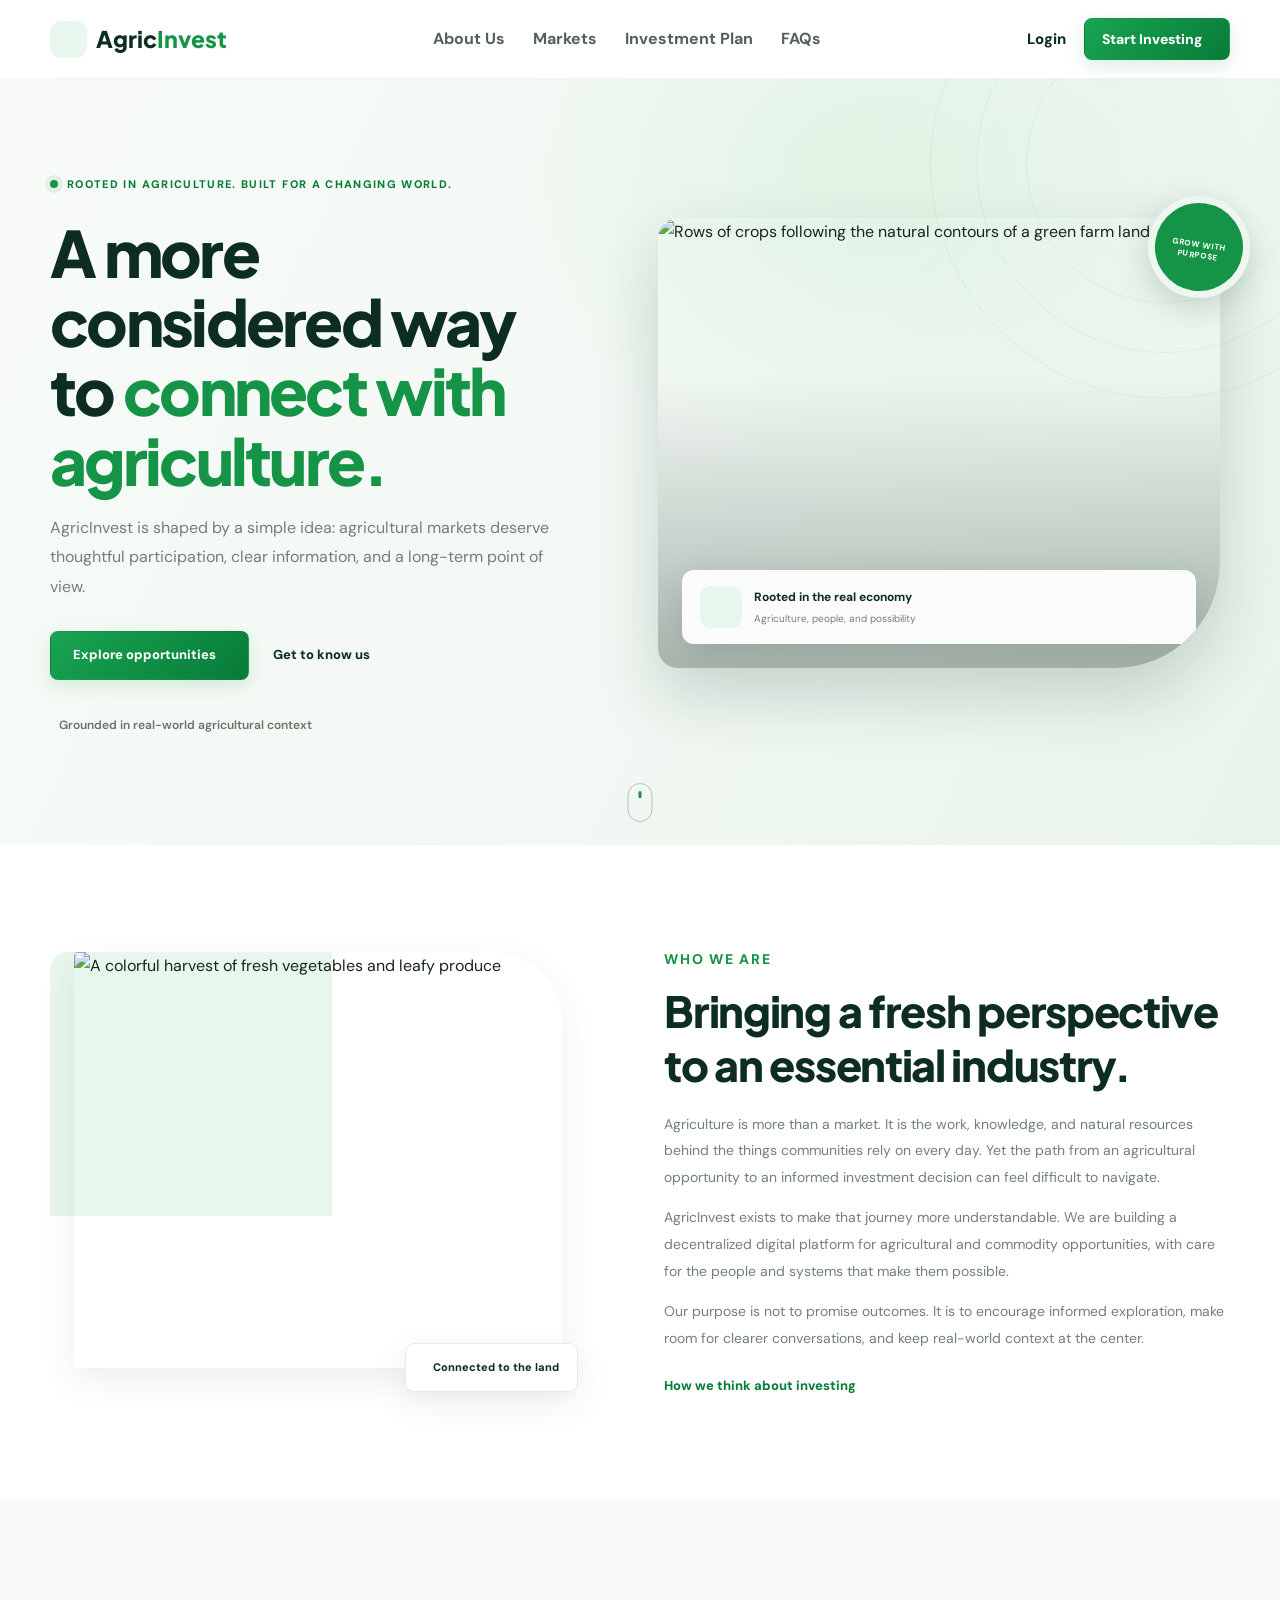
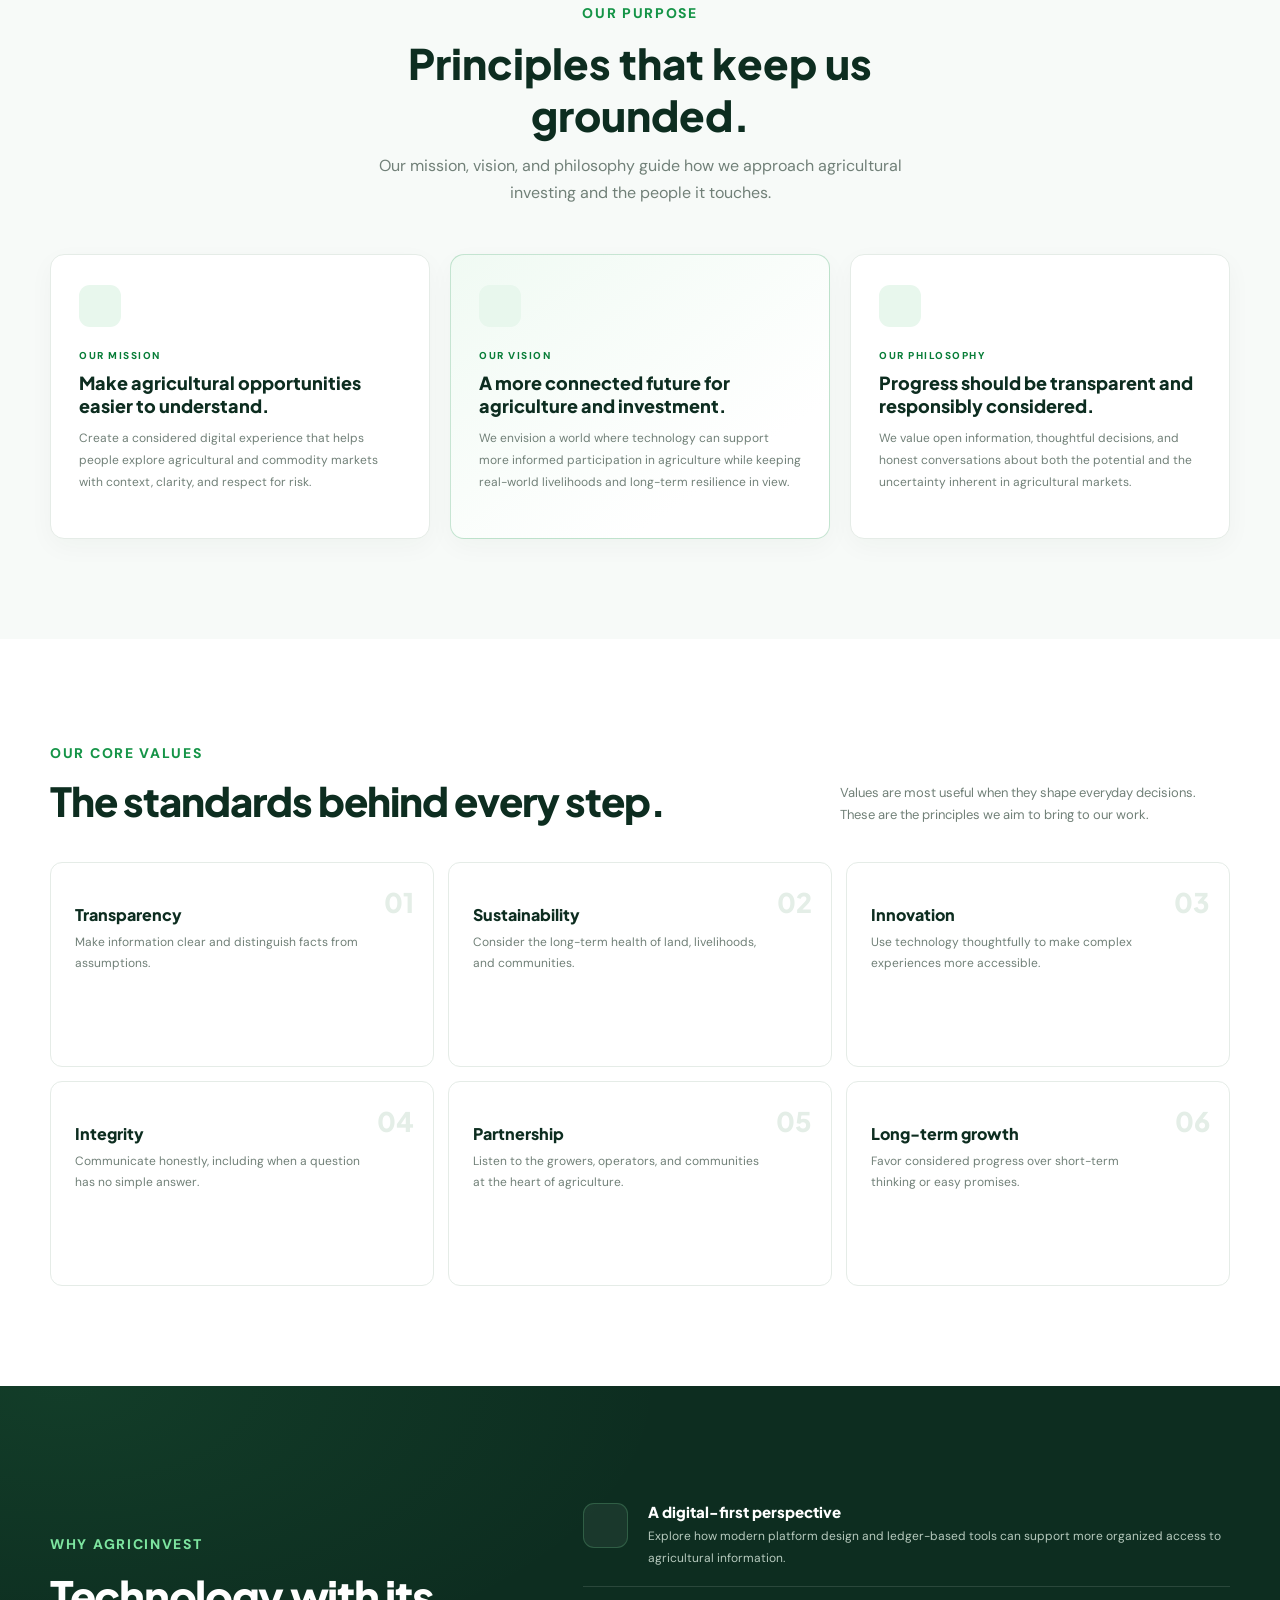
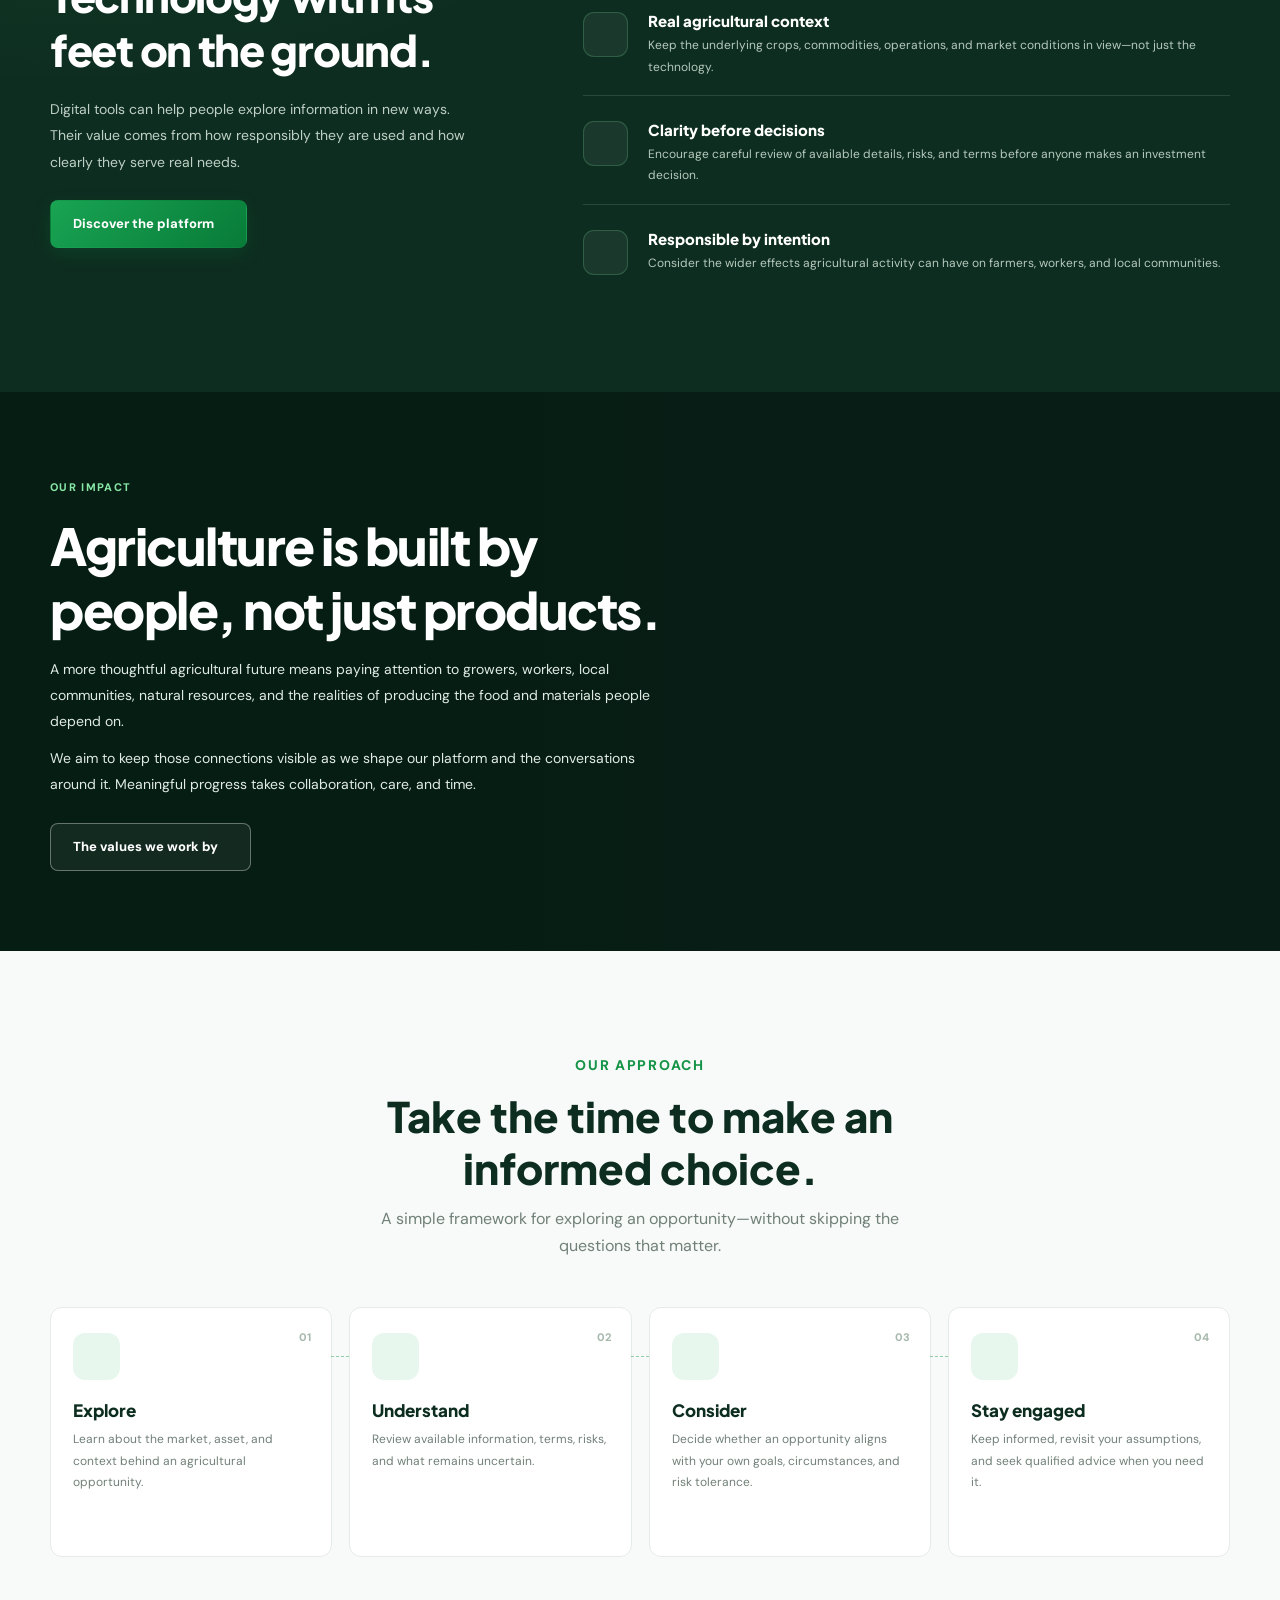
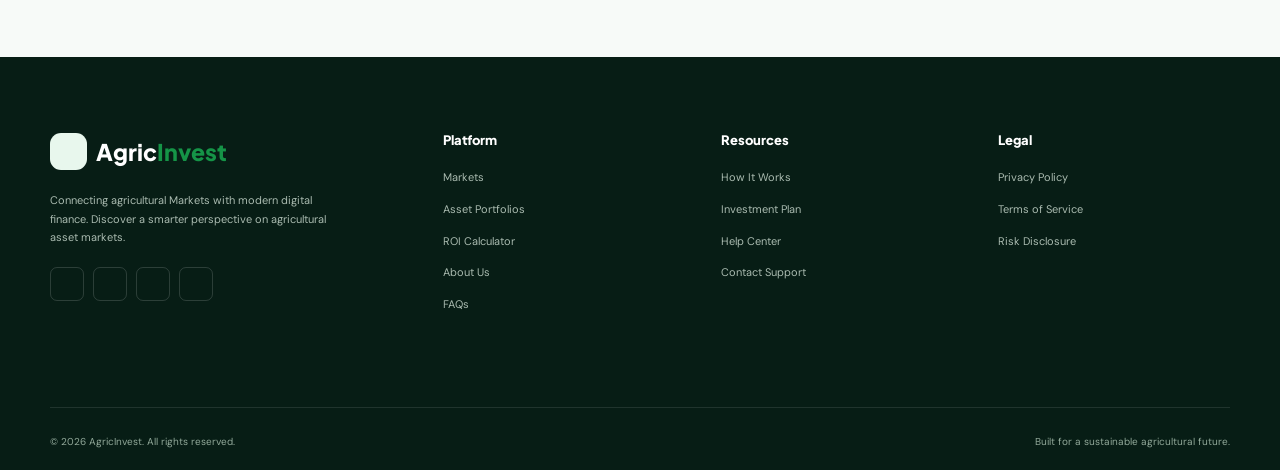
==== commit 61466e43: "Update about.html" ====
--- a/about.html
+++ b/about.html
@@ -74,65 +74,67 @@
       </nav>
     </header> -->
 
-    <header class="main-header" id="header">
-      <div class="container nav-container">
-        <a href="index.html" class="brand">
-          <span class="brand-icon">
-            <i data-lucide="sprout"></i>
-          </span>
-          <span>Agri<span>Invest</span></span>
-        </a>
-
-        <nav class="desktop-nav" id="desktopNav">
+      <header class="main-header" id="header">
+        <div class="container nav-container">
+          <a href="index.html" class="brand">
+            <span class="brand-icon">
+              <i data-lucide="sprout"></i>
+            </span>
+            <span>Agric<span>Invest</span></span>
+          </a>
+
+          <nav class="desktop-nav" id="desktopNav">
+            <a href="about.html">About Us</a>
+            <a href="markets.html">Markets</a>
+            <a href="plans.html">Investment Plan</a>
+            <!-- <a href="#calculator">Investment Calculator</a> -->
+            <a href="#faq">FAQs</a>
+          </nav>
+
+          <div class="nav-actions">
+            <button class="login-btn" data-open-modal="loginModal">
+              Login
+            </button>
+
+            <button
+              class="btn btn-primary nav-cta"
+              data-open-modal="connectModal"
+            >
+              Start Investing
+              <i data-lucide="arrow-up-right"></i>
+            </button>
+          </div>
+
+          <button
+            class="mobile-menu-btn"
+            id="mobileMenuBtn"
+            aria-label="Open navigation"
+            aria-expanded="false"
+          >
+            <i data-lucide="menu"></i>
+          </button>
+        </div>
+
+        <!-- Mobile navigation -->
+        <div class="mobile-nav" id="mobileNav">
+          <a href="index.html">Home</a>
           <a href="about.html">About Us</a>
           <a href="markets.html">Markets</a>
           <a href="plans.html">Investment Plan</a>
-          <!-- <a href="index.html#calculator">Investment Calculator</a> -->
-          <a href="index.html#faq">FAQs</a>
-        </nav>
-
-        <div class="nav-actions">
-          <button class="login-btn" data-open-modal="loginModal">Login</button>
+          <a href="faq.html">FAQs</a>
 
           <button
-            class="btn btn-primary nav-cta"
-            data-open-modal="connectModal"
+            class="btn btn-primary mobile-login"
+            data-open-modal="loginModal"
           >
+            Login
+          </button>
+
+          <button class="btn btn-primary" data-open-modal="connectModal">
             Start Investing
-            <i data-lucide="arrow-up-right"></i>
           </button>
         </div>
-
-        <button
-          class="mobile-menu-btn"
-          id="mobileMenuBtn"
-          aria-label="Open navigation"
-          aria-expanded="false"
-        >
-          <i data-lucide="menu"></i>
-        </button>
-      </div>
-
-      <!-- Mobile navigation -->
-      <div class="mobile-nav" id="mobileNav">
-        <!-- <a href="index.html">Home</a> -->
-        <a href="about.html">About Us</a>
-        <a href="markets.html">Markets</a>
-        <a href="plans.html">Investment Plan</a>
-        <a href="index.html#faq">FAQs</a>
-
-        <button
-          class="btn btn-primary mobile-login"
-          data-open-modal="loginModal"
-        >
-          Login
-        </button>
-
-        <button class="btn btn-primary" data-open-modal="connectModal">
-          Start Investing
-        </button>
-      </div>
-    </header>
+      </header>
 
     <main id="main-content">
       <section class="about-hero" id="top" aria-labelledby="about-title">
@@ -584,76 +586,76 @@
 
 
 
-    <footer class="main-footer">
-      <div class="container">
-        <div class="footer-grid">
-          <div class="footer-brand-column">
-            <a href="#home" class="brand footer-brand">
-              <span class="brand-icon">
-                <i data-lucide="sprout"></i>
-              </span>
-              <span>Agric<span>Invest</span></span>
-            </a>
-
-            <p>
-              Connecting agricultural opportunities with modern digital finance.
-              Discover a smarter perspective on agricultural asset markets.
-            </p>
-
-            <div class="social-links">
-              <a href="#" aria-label="Facebook"
-                ><i data-lucide="facebook"></i
-              ></a>
-              <a href="#" aria-label="Instagram"
-                ><i data-lucide="instagram"></i
-              ></a>
-              <a href="#" aria-label="LinkedIn"
-                ><i data-lucide="linkedin"></i
-              ></a>
-              <a href="#" aria-label="X"><i data-lucide="twitter"></i></a>
-            </div>
-          </div>
-
-          <div class="footer-column">
-            <h4>Platform</h4>
-
-            <a href="markets.html">Markets</a>
-            <a href="plans.html">Asset Portfolios</a>
-            <a href="#calculator">ROI Calculator</a>
-            <!-- <a href="markets.html">Markets</a> -->
-            <a href="about.html">About Us</a>
-            <a href="faq.html">FAQs</a>
-          </div>
-
-          <div class="footer-column">
-            <h4>Resources</h4>
-
-            <a href="about.html">How It Works</a>
-            <a href="plans.html">Investment Plan</a>
-            <a href="#faq">Help Center</a>
-            <!-- <a href="#faq">Risk Information</a> -->
-            <a href="#faq">Contact Support</a>
-          </div>
-
-          <div class="footer-column">
-            <h4>Legal</h4>
-
-            <a href="#" class="legal-link" data-legal="Privacy Policy"
-              >Privacy Policy</a
-            >
-            <a href="#" class="legal-link" data-legal="Terms of Service"
-              >Terms of Service</a
-            >
-            <a href="#" class="legal-link" data-legal="Risk Disclosure"
-              >Risk Disclosure</a
-            >
-            <!-- <a href="#" class="legal-link" data-legal="Cookie Policy"
+      <footer class="main-footer">
+        <div class="container">
+          <div class="footer-grid">
+            <div class="footer-brand-column">
+              <a href="#home" class="brand footer-brand">
+                <span class="brand-icon">
+                  <i data-lucide="sprout"></i>
+                </span>
+                <span>Agric<span>Invest</span></span>
+              </a>
+
+              <p>
+                Connecting agricultural Markets with modern digital finance.
+                Discover a smarter perspective on agricultural asset markets.
+              </p>
+
+              <div class="social-links">
+                <a href="#" aria-label="Facebook"
+                  ><i data-lucide="facebook"></i
+                ></a>
+                <a href="#" aria-label="Instagram"
+                  ><i data-lucide="instagram"></i
+                ></a>
+                <a href="#" aria-label="LinkedIn"
+                  ><i data-lucide="linkedin"></i
+                ></a>
+                <a href="#" aria-label="X"><i data-lucide="twitter"></i></a>
+              </div>
+            </div>
+
+            <div class="footer-column">
+              <h4>Platform</h4>
+
+              <a href="markets.html">Markets</a>
+              <a href="plans.html">Asset Portfolios</a>
+              <a href="#calculator">ROI Calculator</a>
+              <!-- <a href="markets.html">Markets</a> -->
+              <a href="about.html">About Us</a>
+              <a href="faq.html">FAQs</a>
+            </div>
+
+            <div class="footer-column">
+              <h4>Resources</h4>
+
+              <a href="about.html">How It Works</a>
+              <a href="plans.html">Investment Plan</a>
+              <a href="#faq">Help Center</a>
+              <!-- <a href="#faq">Risk Information</a> -->
+              <a href="#faq">Contact Support</a>
+            </div>
+
+            <div class="footer-column">
+              <h4>Legal</h4>
+
+              <a href="#" class="legal-link" data-legal="Privacy Policy"
+                >Privacy Policy</a
+              >
+              <a href="#" class="legal-link" data-legal="Terms of Service"
+                >Terms of Service</a
+              >
+              <a href="#" class="legal-link" data-legal="Risk Disclosure"
+                >Risk Disclosure</a
+              >
+              <!-- <a href="#" class="legal-link" data-legal="Cookie Policy"
               >Cookie Policy</a
             > -->
-          </div>
-        </div>
-
-        <!-- <div class="footer-disclaimer">
+            </div>
+          </div>
+
+          <!-- <div class="footer-disclaimer">
           <strong>Important Risk Disclosure</strong>
 
           <p>
@@ -669,15 +671,15 @@
           </p>
         </div> -->
 
-        <div class="footer-bottom">
-          <p>
-            © <span id="currentYear"></span> AgricInvest. All rights reserved.
-          </p>
-
-          <span>Built for a sustainable agricultural future.</span>
-        </div>
-      </div>
-    </footer>
+          <div class="footer-bottom">
+            <p>
+              © <span id="currentYear"></span> AgricInvest. All rights reserved.
+            </p>
+
+            <span>Built for a sustainable agricultural future.</span>
+          </div>
+        </div>
+      </footer>
 
   </body>
 </html>
--- a/styles.css
+++ b/styles.css
@@ -48,6 +48,13 @@
 
 body.modal-open {
   overflow: hidden;
+}
+
+/* section {
+
+} */
+
+.main-body {
 }
 
 h1,
@@ -91,7 +98,7 @@
 }
 
 .section {
-  padding: 100px 0;
+  padding: 100px 20px;
 }
 
 .section-heading {
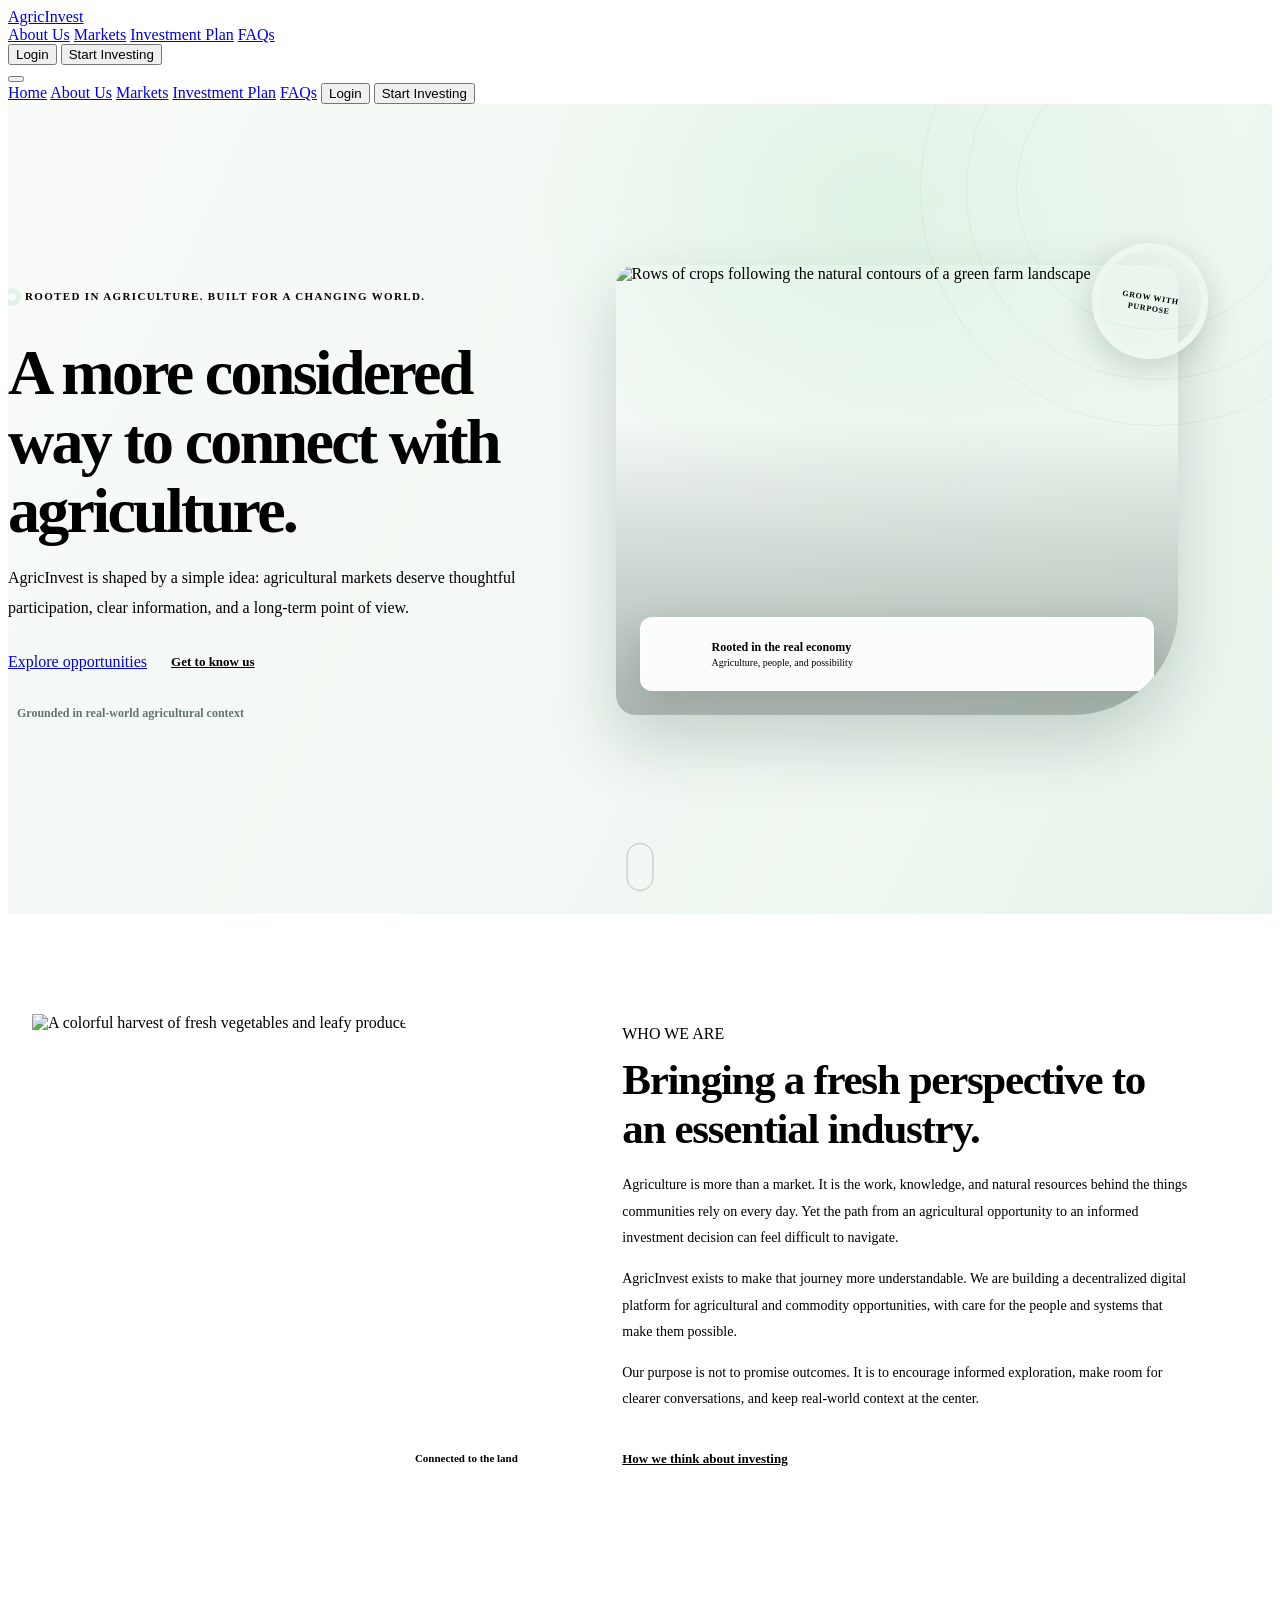
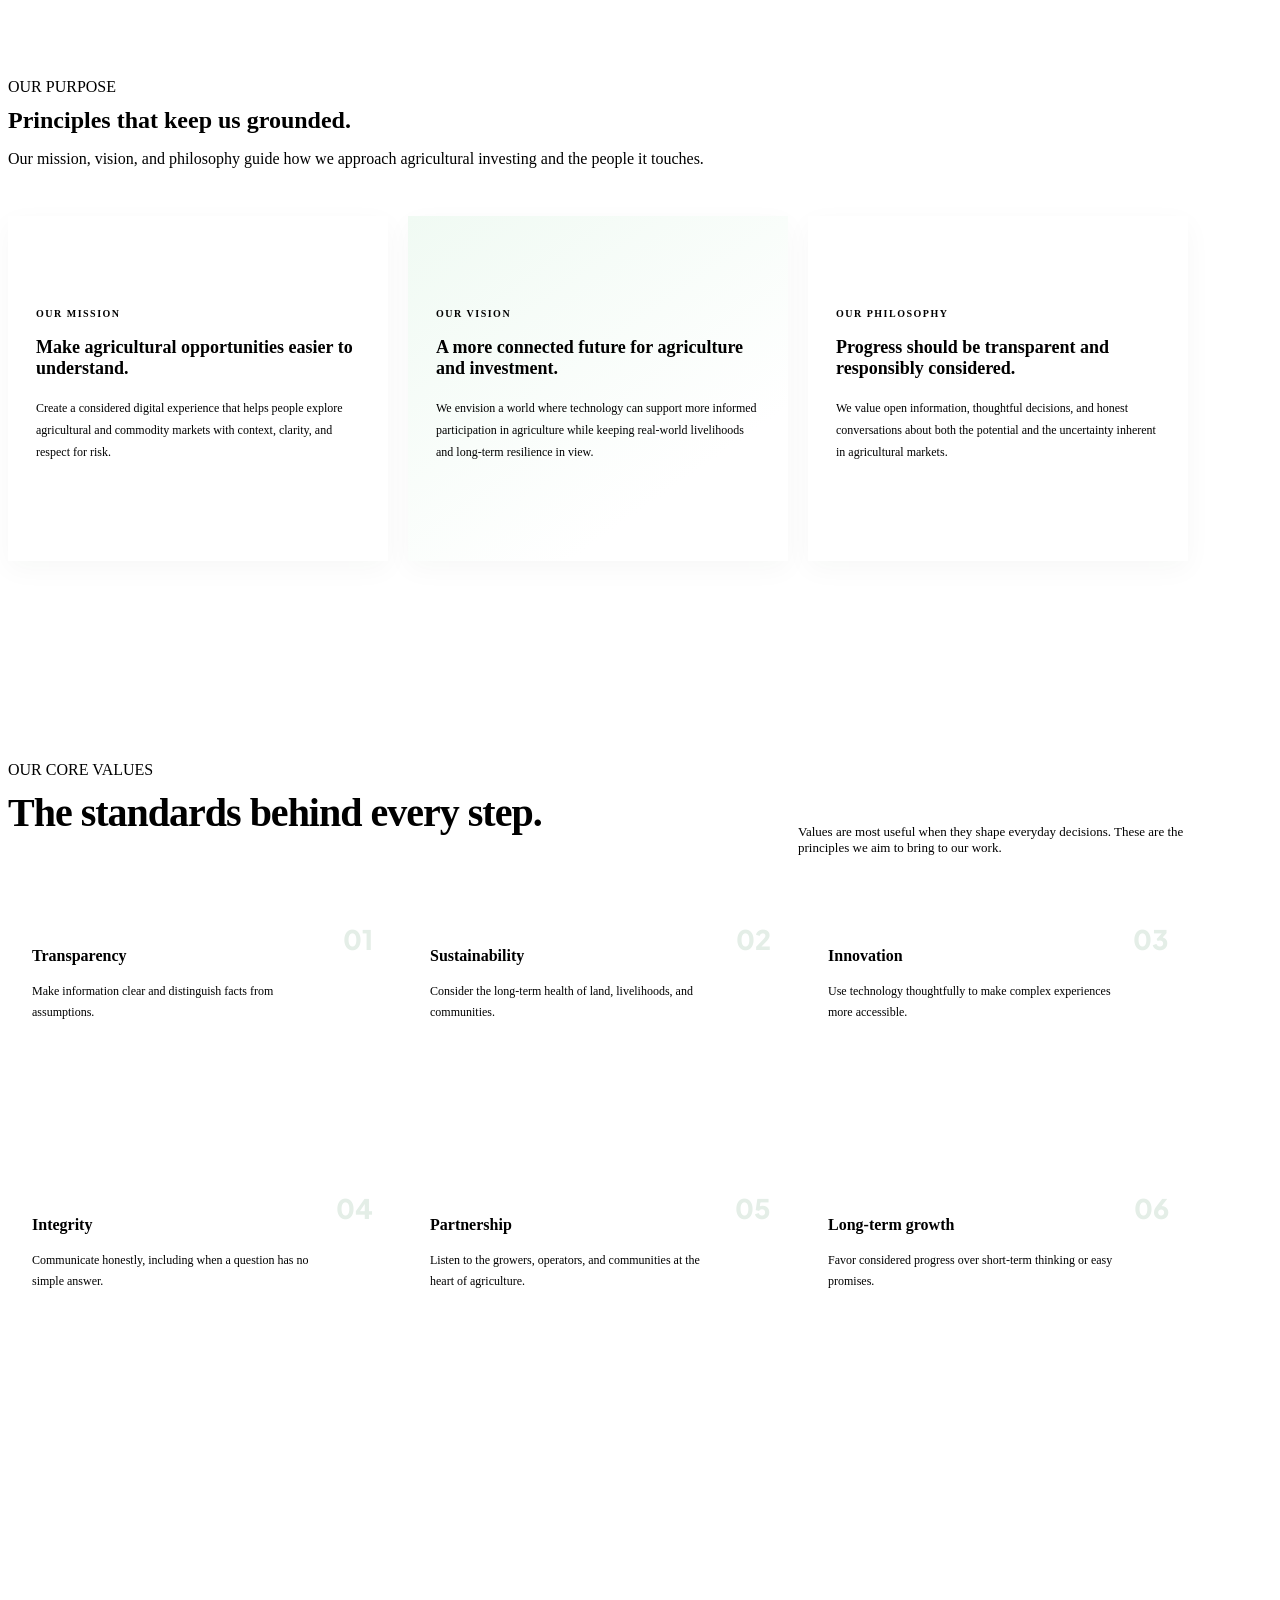
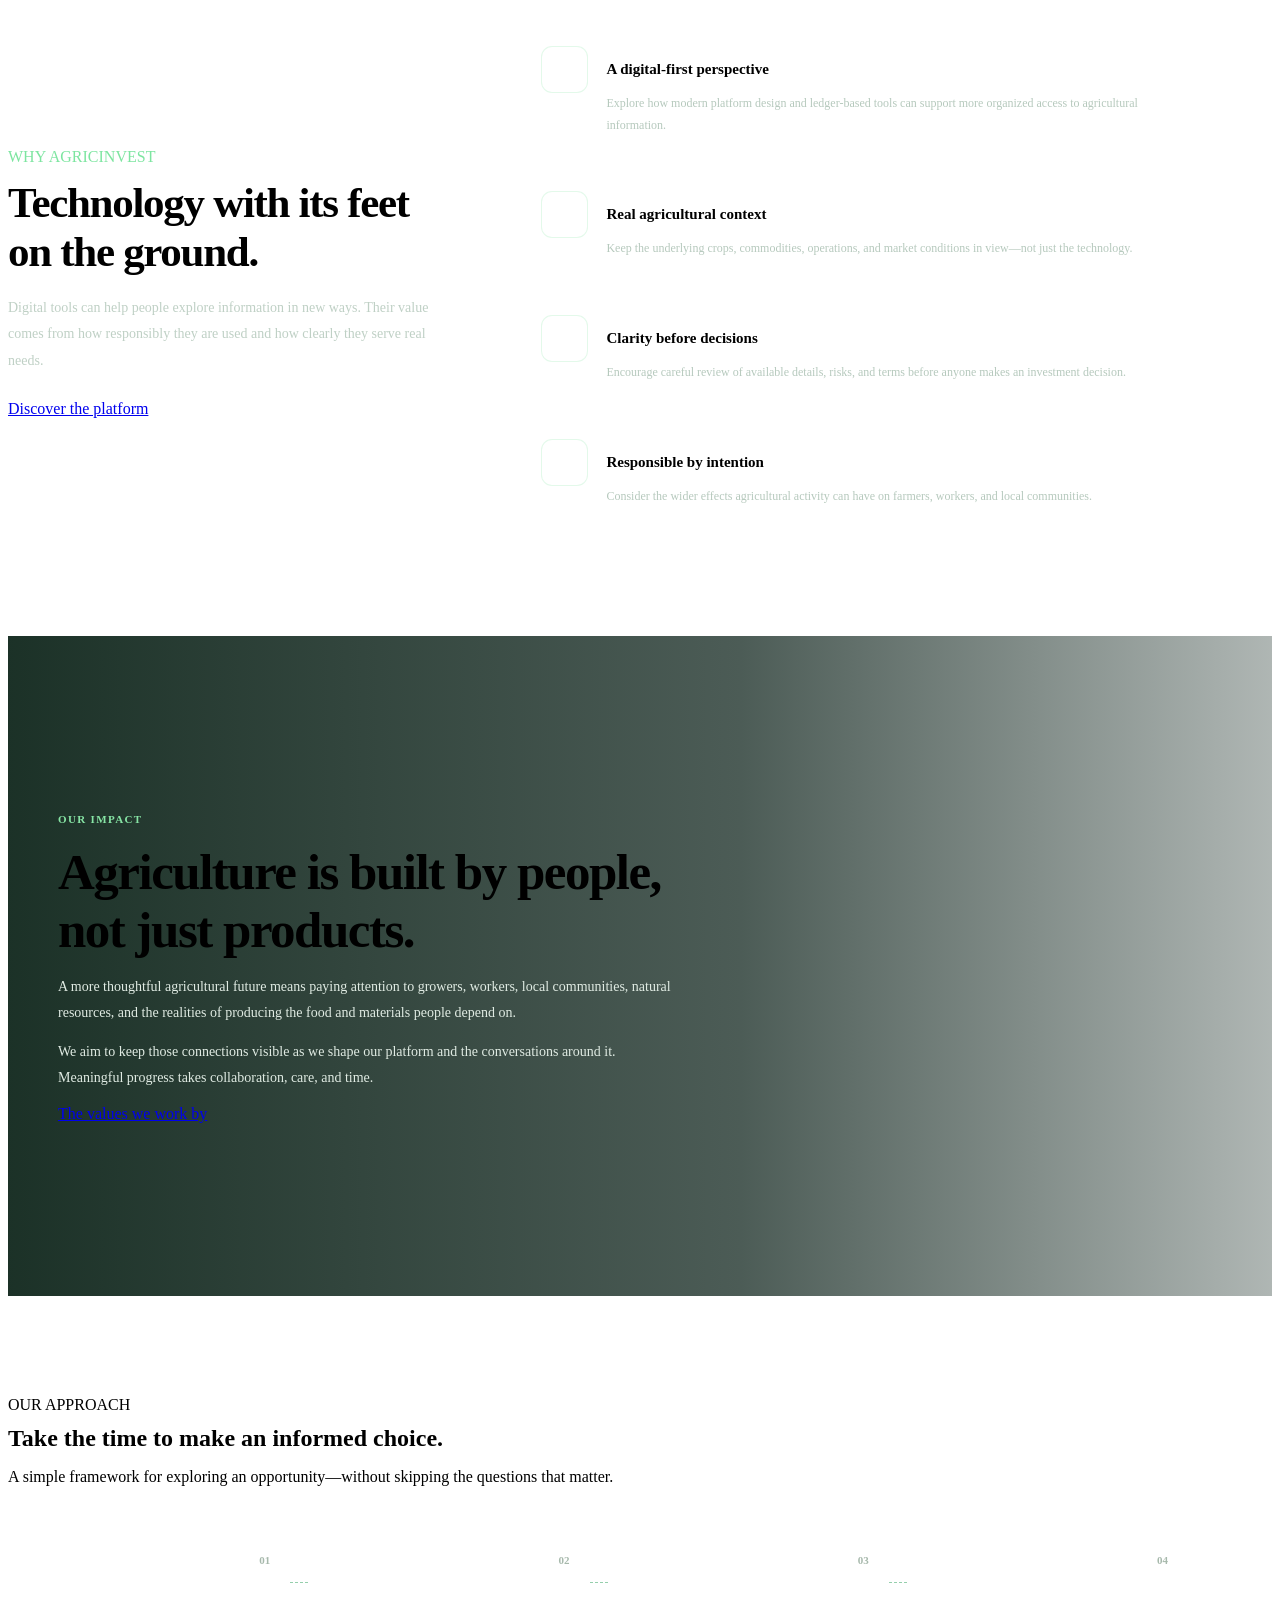
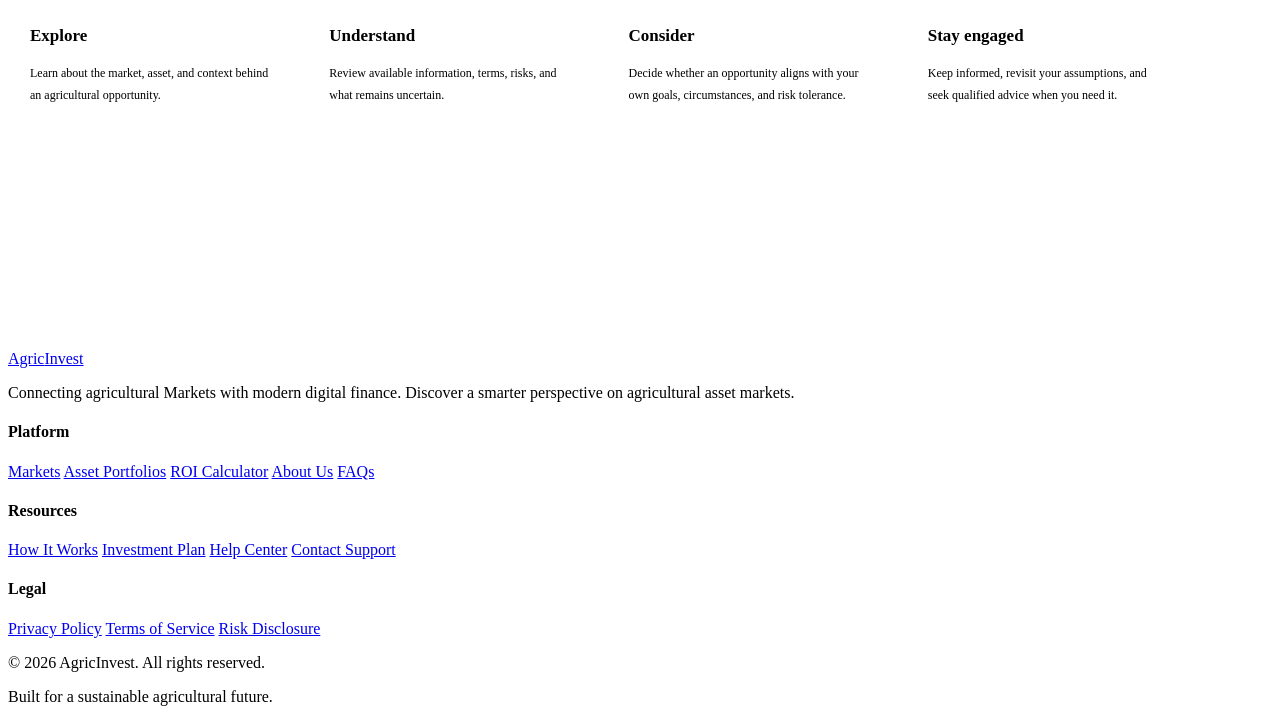
==== commit daf89ce1: "Update about.html" ====
--- a/about.html
+++ b/about.html
@@ -20,6 +20,1196 @@
     <link rel="stylesheet" href="styles.css" />
     <link rel="stylesheet" href="about.css" />
     <script src="about.js" defer></script>
+
+    <style>
+
+      /* About page styles; global tokens and shared components come from styles.css. */
+
+.about-page {
+  --about-content-width: 1180px;
+}
+
+.about-page .container {
+  width: min(var(--about-content-width), calc(100% - 48px));
+}
+
+.about-skip-link {
+  position: fixed;
+  top: 10px;
+  left: 10px;
+  z-index: 6000;
+  padding: 10px 14px;
+  border-radius: 6px;
+  color: var(--white);
+  background: var(--forest);
+  transform: translateY(-150%);
+}
+
+.about-skip-link:focus {
+  transform: translateY(0);
+}
+
+.about-page .desktop-nav a[aria-current="page"],
+.about-page .mobile-nav a[aria-current="page"] {
+  color: var(--green);
+}
+
+.about-visually-hidden {
+  position: absolute;
+  width: 1px;
+  height: 1px;
+  padding: 0;
+  margin: -1px;
+  overflow: hidden;
+  clip: rect(0, 0, 0, 0);
+  white-space: nowrap;
+  border: 0;
+}
+
+.about-hero {
+  position: relative;
+  display: flex;
+  min-height: 650px;
+  align-items: center;
+  overflow: hidden;
+  padding: 70px 0 90px;
+  background:
+    radial-gradient(
+      ellipse at 68% 12%,
+      rgba(201, 237, 211, 0.44),
+      transparent 31%
+    ),
+    linear-gradient(115deg, #f8fbf8 0%, #f2f8f3 54%, #e8f4eb 100%);
+}
+
+.about-hero-glow {
+  position: absolute;
+  top: -150px;
+  right: -120px;
+  width: 470px;
+  height: 470px;
+  border: 1px solid rgba(21, 148, 71, 0.08);
+  border-radius: 50%;
+  pointer-events: none;
+}
+
+.about-hero-glow::before,
+.about-hero-glow::after {
+  position: absolute;
+  inset: 45px;
+  border: 1px solid rgba(21, 148, 71, 0.07);
+  border-radius: 50%;
+  content: "";
+}
+
+.about-hero-glow::after {
+  inset: 95px;
+}
+
+.about-hero-grid {
+  position: relative;
+  z-index: 1;
+  display: grid;
+  grid-template-columns: minmax(0, 0.95fr) minmax(0, 1.05fr);
+  align-items: center;
+  gap: clamp(45px, 7vw, 100px);
+}
+
+.about-hero-copy {
+  padding: 20px 0;
+}
+
+.about-eyebrow {
+  display: inline-flex;
+  align-items: center;
+  gap: 9px;
+  color: var(--green-dark);
+  font-size: 11px;
+  font-weight: 800;
+  letter-spacing: 1.35px;
+  line-height: 1.5;
+  text-transform: uppercase;
+}
+
+.about-eyebrow-mark {
+  width: 8px;
+  height: 8px;
+  flex: 0 0 8px;
+  border-radius: 50%;
+  background: var(--green);
+  box-shadow: 0 0 0 5px rgba(21, 148, 71, 0.1);
+}
+
+.about-hero h1 {
+  max-width: 650px;
+  margin: 22px 0 18px;
+  color: var(--forest);
+  font-size: clamp(42px, 5vw, 66px);
+  letter-spacing: -2.7px;
+  line-height: 1.08;
+}
+
+.about-hero h1 span {
+  color: var(--green);
+}
+
+.about-hero-intro {
+  max-width: 510px;
+  font-size: 16px;
+  line-height: 1.85;
+}
+
+.about-hero-actions {
+  display: flex;
+  flex-wrap: wrap;
+  align-items: center;
+  gap: 24px;
+  margin-top: 30px;
+}
+
+.about-text-link,
+.about-inline-link {
+  display: inline-flex;
+  align-items: center;
+  gap: 9px;
+  color: var(--forest);
+  font-size: 13px;
+  font-weight: 800;
+  transition: var(--transition);
+}
+
+.about-text-link:hover,
+.about-inline-link:hover {
+  color: var(--green);
+  gap: 13px;
+}
+
+.about-text-link svg,
+.about-inline-link svg {
+  width: 16px;
+  height: 16px;
+}
+
+.about-hero-note {
+  display: flex;
+  align-items: center;
+  gap: 9px;
+  margin-top: 35px;
+  color: #64746a;
+  font-size: 12px;
+  font-weight: 600;
+}
+
+.about-hero-note svg {
+  width: 17px;
+  height: 17px;
+  color: var(--green);
+}
+
+.about-hero-visual {
+  position: relative;
+  min-width: 0;
+  padding: 0 10px 18px 0;
+}
+
+.about-hero-image-wrap {
+  position: relative;
+  height: 450px;
+  overflow: hidden;
+  border-radius: 20px 20px 105px 20px;
+  box-shadow: 0 28px 65px rgba(13, 45, 32, 0.18);
+}
+
+.about-hero-image-wrap::after {
+  position: absolute;
+  inset: 35% 0 0;
+  background: linear-gradient(transparent, rgba(5, 28, 17, 0.3));
+  content: "";
+}
+
+.about-hero-image {
+  width: 100%;
+  height: 100%;
+  object-fit: cover;
+  object-position: center;
+}
+
+.about-image-caption {
+  position: absolute;
+  z-index: 1;
+  right: 24px;
+  bottom: 24px;
+  left: 24px;
+  display: flex;
+  align-items: center;
+  gap: 12px;
+  padding: 15px 17px;
+  border: 1px solid rgba(255, 255, 255, 0.55);
+  border-radius: 12px;
+  background: rgba(255, 255, 255, 0.94);
+  box-shadow: 0 10px 35px rgba(0, 0, 0, 0.12);
+  backdrop-filter: blur(12px);
+}
+
+.about-caption-icon,
+.about-card-icon {
+  display: grid;
+  width: 42px;
+  height: 42px;
+  flex: 0 0 42px;
+  place-items: center;
+  border-radius: 11px;
+  color: var(--green-dark);
+  background: var(--mint);
+}
+
+.about-caption-icon svg,
+.about-card-icon svg {
+  width: 21px;
+  height: 21px;
+}
+
+.about-image-caption strong,
+.about-image-caption small {
+  display: block;
+}
+
+.about-image-caption strong {
+  color: var(--forest);
+  font-size: 12px;
+}
+
+.about-image-caption small {
+  margin-top: 2px;
+  color: var(--muted);
+  font-size: 10px;
+}
+
+.about-image-stamp {
+  position: absolute;
+  top: -22px;
+  right: -20px;
+  display: flex;
+  width: 102px;
+  height: 102px;
+  flex-direction: column;
+  align-items: center;
+  justify-content: center;
+  gap: 5px;
+  border: 7px solid #eef7ef;
+  border-radius: 50%;
+  color: var(--white);
+  background: var(--green);
+  box-shadow: 0 10px 30px rgba(13, 45, 32, 0.17);
+  text-align: center;
+  transform: rotate(9deg);
+}
+
+.about-image-stamp svg {
+  width: 19px;
+  height: 19px;
+}
+
+.about-image-stamp span {
+  font-size: 8px;
+  font-weight: 800;
+  letter-spacing: 0.7px;
+  line-height: 1.35;
+}
+
+.about-scroll-cue {
+  position: absolute;
+  bottom: 23px;
+  left: 50%;
+  display: grid;
+  width: 25px;
+  height: 39px;
+  place-items: start center;
+  padding-top: 7px;
+  border: 1px solid rgba(13, 45, 32, 0.25);
+  border-radius: 20px;
+  transform: translateX(-50%);
+}
+
+.about-scroll-cue span {
+  width: 3px;
+  height: 7px;
+  border-radius: 5px;
+  background: var(--green);
+  animation: about-scroll 1.5s ease-in-out infinite;
+}
+
+@keyframes about-scroll {
+  0%,
+  100% {
+    transform: translateY(0);
+    opacity: 1;
+  }
+  70% {
+    transform: translateY(13px);
+    opacity: 0.2;
+  }
+}
+
+.about-section {
+  padding: 100px 0;
+}
+
+.about-story-grid {
+  display: grid;
+  grid-template-columns: minmax(0, 0.95fr) minmax(0, 1.05fr);
+  align-items: center;
+  gap: clamp(50px, 8vw, 110px);
+}
+
+.about-story-visual {
+  position: relative;
+  min-height: 440px;
+  padding: 0 0 24px 24px;
+}
+
+.about-story-visual::before {
+  position: absolute;
+  top: 0;
+  left: 0;
+  width: 55%;
+  height: 60%;
+  border-radius: 18px 0 0;
+  background: var(--mint);
+  content: "";
+}
+
+.about-story-visual img {
+  position: relative;
+  z-index: 1;
+  width: 100%;
+  height: 416px;
+  border-radius: 4px 70px 4px 4px;
+  object-fit: cover;
+  box-shadow: var(--shadow);
+}
+
+.about-photo-label {
+  position: absolute;
+  z-index: 2;
+  right: -16px;
+  bottom: 0;
+  display: flex;
+  align-items: center;
+  gap: 9px;
+  padding: 14px 18px;
+  border: 1px solid var(--border);
+  border-radius: 9px;
+  color: var(--forest);
+  background: var(--white);
+  box-shadow: var(--shadow);
+  font-size: 11px;
+  font-weight: 800;
+}
+
+.about-photo-label svg {
+  width: 17px;
+  height: 17px;
+  color: var(--green);
+}
+
+.about-story-copy h2,
+.about-why-copy h2 {
+  margin: 12px 0 19px;
+  color: var(--forest);
+  font-size: clamp(30px, 3.5vw, 43px);
+  letter-spacing: -1.3px;
+}
+
+.about-story-copy > p,
+.about-why-copy > p {
+  margin-top: 14px;
+  font-size: 14px;
+  line-height: 1.9;
+}
+
+.about-inline-link {
+  margin-top: 24px;
+  color: var(--green-dark);
+}
+
+.about-purpose {
+  background: var(--off-white);
+}
+
+.about-section-heading {
+  margin-bottom: 48px;
+}
+
+.about-section-heading h2 {
+  margin: 11px 0 10px;
+}
+
+.about-purpose-grid {
+  display: grid;
+  grid-template-columns: repeat(3, minmax(0, 1fr));
+  gap: 20px;
+}
+
+.about-purpose-card {
+  min-height: 285px;
+  padding: 30px 28px;
+  border: 1px solid var(--border);
+  border-radius: var(--radius);
+  background: var(--white);
+  box-shadow: 0 8px 26px rgba(12, 45, 29, 0.035);
+  transition: var(--transition);
+}
+
+.about-purpose-card:hover,
+.about-value-card:hover {
+  border-color: rgba(21, 148, 71, 0.32);
+  box-shadow: var(--shadow-hover);
+  transform: translateY(-5px);
+}
+
+.about-purpose-card-featured {
+  border-color: rgba(21, 148, 71, 0.24);
+  background: linear-gradient(145deg, #f0faf3, #fff 75%);
+}
+
+.about-card-kicker {
+  display: block;
+  margin: 20px 0 8px;
+  color: var(--green-dark);
+  font-size: 10px;
+  font-weight: 800;
+  letter-spacing: 1.5px;
+}
+
+.about-purpose-card h3 {
+  color: var(--forest);
+  font-size: 18px;
+}
+
+.about-purpose-card p {
+  margin-top: 10px;
+  font-size: 12px;
+  line-height: 1.85;
+}
+
+.about-values {
+  background: var(--white);
+}
+
+.about-values-heading {
+  display: flex;
+  align-items: end;
+  justify-content: space-between;
+  gap: 50px;
+  margin-bottom: 36px;
+}
+
+.about-values-heading h2 {
+  margin-top: 10px;
+  color: var(--forest);
+  font-size: clamp(29px, 3.5vw, 40px);
+  letter-spacing: -1px;
+}
+
+.about-values-heading > p {
+  max-width: 390px;
+  font-size: 13px;
+}
+
+.about-values-grid {
+  display: grid;
+  grid-template-columns: repeat(3, minmax(0, 1fr));
+  gap: 14px;
+}
+
+.about-value-card {
+  position: relative;
+  min-height: 205px;
+  padding: 25px 24px;
+  overflow: hidden;
+  border: 1px solid var(--border);
+  border-radius: 12px;
+  background: var(--white);
+  transition: var(--transition);
+}
+
+.about-value-card > svg {
+  width: 22px;
+  height: 22px;
+  color: var(--green);
+}
+
+.about-value-number {
+  position: absolute;
+  top: 17px;
+  right: 19px;
+  color: #e4eee7;
+  font-family: "Plus Jakarta Sans", sans-serif;
+  font-size: 27px;
+  font-weight: 800;
+}
+
+.about-value-card h3 {
+  margin-top: 17px;
+  color: var(--forest);
+  font-size: 16px;
+}
+
+.about-value-card p {
+  max-width: 290px;
+  margin-top: 7px;
+  font-size: 12px;
+  line-height: 1.75;
+}
+
+.about-why {
+  color: var(--white);
+  background:
+    radial-gradient(
+      ellipse at 5% 0%,
+      rgba(74, 222, 128, 0.09),
+      transparent 35%
+    ),
+    var(--forest);
+}
+
+.about-why-grid {
+  display: grid;
+  grid-template-columns: 0.8fr 1.2fr;
+  align-items: center;
+  gap: clamp(50px, 8vw, 120px);
+}
+
+.about-why-copy .section-eyebrow {
+  color: #7de5a0;
+}
+
+.about-why-copy h2 {
+  color: var(--white);
+}
+
+.about-why-copy > p {
+  max-width: 440px;
+  margin-bottom: 25px;
+  color: #bfd0c5;
+}
+
+.about-why-list {
+  display: grid;
+  gap: 8px;
+}
+
+.about-why-item {
+  display: grid;
+  grid-template-columns: 48px 1fr;
+  gap: 17px;
+  padding: 17px 0;
+  border-bottom: 1px solid rgba(255, 255, 255, 0.12);
+}
+
+.about-why-item:last-child {
+  border-bottom: 0;
+}
+
+.about-why-item > span {
+  display: grid;
+  width: 45px;
+  height: 45px;
+  place-items: center;
+  border: 1px solid rgba(126, 229, 160, 0.22);
+  border-radius: 11px;
+  color: #7de5a0;
+  background: rgba(255, 255, 255, 0.055);
+}
+
+.about-why-item svg {
+  width: 21px;
+  height: 21px;
+}
+
+.about-why-item h3 {
+  color: var(--white);
+  font-size: 15px;
+}
+
+.about-why-item p {
+  margin-top: 4px;
+  color: #b6c9bd;
+  font-size: 12px;
+  line-height: 1.8;
+}
+
+.about-impact {
+  position: relative;
+  min-height: 500px;
+  display: flex;
+  align-items: center;
+  overflow: hidden;
+  padding: 80px 0;
+  background: var(--forest-dark);
+}
+
+.about-impact-image,
+.about-impact-shade {
+  position: absolute;
+  inset: 0;
+}
+
+.about-impact-image {
+  background-image: url("https://images.unsplash.com/photo-1499529112087-3cb3b73cec95?auto=format&fit=crop&w=2000&q=85");
+  background-position: center 54%;
+  background-size: cover;
+  transform: scale(1.02);
+}
+
+.about-impact-shade {
+  background: linear-gradient(
+    90deg,
+    rgba(5, 29, 18, 0.91),
+    rgba(7, 29, 21, 0.72) 58%,
+    rgba(7, 29, 21, 0.32)
+  );
+}
+
+.about-impact-content {
+  position: relative;
+  z-index: 1;
+  max-width: 720px;
+  margin-left: max(calc((100vw - var(--about-content-width)) / 2), 24px);
+  color: var(--white);
+}
+
+.about-eyebrow-light {
+  color: #87e5a5;
+}
+
+.about-impact-content h2 {
+  max-width: 660px;
+  margin: 15px 0;
+  color: var(--white);
+  font-size: clamp(34px, 4.5vw, 51px);
+  letter-spacing: -1.5px;
+}
+
+.about-impact-content p {
+  max-width: 620px;
+  margin-top: 12px;
+  color: #e0ebe3;
+  font-size: 14px;
+  line-height: 1.85;
+}
+
+.about-impact-content .btn {
+  margin-top: 25px;
+}
+
+.about-approach {
+  background: var(--off-white);
+}
+
+.about-steps {
+  display: grid;
+  grid-template-columns: repeat(4, minmax(0, 1fr));
+  gap: 17px;
+  padding: 0;
+  list-style: none;
+}
+
+.about-step {
+  position: relative;
+  min-height: 250px;
+  padding: 25px 22px;
+  border: 1px solid var(--border);
+  border-radius: 12px;
+  background: var(--white);
+}
+
+.about-step:not(:last-child)::after {
+  position: absolute;
+  top: 48px;
+  right: -18px;
+  z-index: 1;
+  width: 18px;
+  border-top: 1px dashed rgba(21, 148, 71, 0.45);
+  content: "";
+}
+
+.about-step-index {
+  position: absolute;
+  top: 20px;
+  right: 20px;
+  color: #a7b9ac;
+  font-size: 11px;
+  font-weight: 800;
+}
+
+.about-step-icon {
+  display: grid;
+  width: 47px;
+  height: 47px;
+  place-items: center;
+  border-radius: 12px;
+  color: var(--green-dark);
+  background: var(--mint);
+}
+
+.about-step-icon svg {
+  width: 21px;
+  height: 21px;
+}
+
+.about-step h3 {
+  margin-top: 20px;
+  color: var(--forest);
+  font-size: 17px;
+}
+
+.about-step p {
+  margin-top: 8px;
+  font-size: 12px;
+  line-height: 1.8;
+}
+
+.about-steps-note {
+  margin-top: 22px;
+  color: #748278;
+  font-size: 11px;
+  text-align: center;
+}
+
+.about-final-cta {
+  padding: 64px 0;
+  background:
+    radial-gradient(
+      ellipse at 80% 0%,
+      rgba(74, 222, 128, 0.16),
+      transparent 38%
+    ),
+    var(--forest);
+}
+
+.about-final-cta-inner {
+  display: flex;
+  align-items: center;
+  justify-content: space-between;
+  gap: 35px;
+}
+
+.about-final-cta h2 {
+  margin: 9px 0 7px;
+  color: var(--white);
+  font-size: clamp(28px, 3.5vw, 39px);
+}
+
+.about-final-cta p {
+  color: #bfd0c5;
+  font-size: 13px;
+}
+
+.about-final-cta-actions {
+  display: flex;
+  flex-wrap: wrap;
+  gap: 11px;
+}
+
+.about-page .btn-light {
+  color: var(--forest);
+  background: var(--white);
+}
+
+.about-page .btn-light:hover {
+  background: var(--mint);
+  transform: translateY(-3px);
+}
+
+.about-page .newsletter-section {
+  padding: 55px 0;
+}
+
+.about-page .newsletter-container {
+  width: min(var(--about-content-width), calc(100% - 48px));
+}
+
+.about-page .main-footer .container {
+  width: min(var(--about-content-width), calc(100% - 48px));
+}
+
+.about-page .footer-column a:focus-visible,
+.about-page .social-links a:focus-visible,
+.about-page .brand:focus-visible,
+.about-page .btn:focus-visible,
+.about-page .mobile-menu-btn:focus-visible,
+.about-page .about-text-link:focus-visible,
+.about-page .about-inline-link:focus-visible {
+  outline: 3px solid var(--lime);
+  outline-offset: 3px;
+}
+
+.js-enabled .about-reveal {
+  opacity: 0;
+  transform: translateY(22px);
+  transition:
+    opacity 650ms ease,
+    transform 650ms ease;
+}
+
+.js-enabled .about-reveal.is-visible {
+  opacity: 1;
+  transform: translateY(0);
+}
+
+.about-purpose-grid .about-reveal:nth-child(2),
+.about-values-grid .about-reveal:nth-child(3n + 2),
+.about-steps .about-reveal:nth-child(even) {
+  transition-delay: 90ms;
+}
+
+.about-purpose-grid .about-reveal:nth-child(3),
+.about-values-grid .about-reveal:nth-child(3n),
+.about-steps .about-reveal:nth-child(3n) {
+  transition-delay: 160ms;
+}
+
+@media (max-width: 1050px) {
+  .about-hero {
+    min-height: 590px;
+  }
+
+  .about-hero-grid {
+    gap: 42px;
+  }
+
+  .about-hero-image-wrap {
+    height: 400px;
+  }
+
+  .about-impact-content {
+    margin-left: 24px;
+  }
+
+  .about-steps {
+    grid-template-columns: repeat(2, minmax(0, 1fr));
+  }
+
+  .about-step:nth-child(2)::after {
+    display: none;
+  }
+}
+
+@media (max-width: 768px) {
+  .about-page .container,
+  .about-page .newsletter-container,
+  .about-page .main-footer .container {
+    width: min(95%, 600px);
+  }
+
+  .about-hero {
+    min-height: 0;
+    padding: 65px 0 72px;
+  }
+
+  .about-hero-grid,
+  .about-story-grid,
+  .about-why-grid {
+    grid-template-columns: 1fr;
+  }
+
+  .about-hero-grid {
+    gap: 38px;
+  }
+
+  .about-hero-copy {
+    padding: 0;
+  }
+
+  .about-hero h1 {
+    max-width: 610px;
+    font-size: clamp(39px, 9.5vw, 58px);
+    letter-spacing: -1.8px;
+  }
+
+  .about-hero-intro {
+    max-width: 590px;
+    font-size: 15px;
+  }
+
+  .about-hero-visual {
+    width: min(100% - 12px, 570px);
+    justify-self: center;
+  }
+
+  .about-hero-image-wrap {
+    height: clamp(280px, 68vw, 410px);
+  }
+
+  .about-image-stamp {
+    right: -9px;
+    width: 88px;
+    height: 88px;
+  }
+
+  .about-scroll-cue {
+    display: none;
+  }
+
+  .about-section {
+    padding: 74px 0;
+  }
+
+  .about-story-grid {
+    gap: 38px;
+  }
+
+  .about-story-visual {
+    width: min(100% - 12px, 560px);
+    min-height: 350px;
+    justify-self: center;
+  }
+
+  .about-story-visual img {
+    height: 340px;
+  }
+
+  .about-photo-label {
+    right: -7px;
+  }
+
+  .about-purpose-grid {
+    grid-template-columns: 1fr;
+    gap: 13px;
+  }
+
+  .about-purpose-card {
+    min-height: 0;
+    padding: 25px;
+  }
+
+  .about-card-kicker {
+    margin-top: 15px;
+  }
+
+  .about-values-heading {
+    display: block;
+  }
+
+  .about-values-heading > p {
+    margin-top: 12px;
+  }
+
+  .about-values-grid {
+    grid-template-columns: repeat(2, minmax(0, 1fr));
+  }
+
+  .about-why-grid {
+    gap: 32px;
+  }
+
+  .about-impact {
+    min-height: 0;
+    padding: 74px 0;
+  }
+
+  .about-impact-content {
+    margin: 0 auto;
+  }
+
+  .about-final-cta-inner {
+    align-items: flex-start;
+    flex-direction: column;
+  }
+
+  .about-page .newsletter-container {
+    align-items: flex-start;
+    flex-direction: column;
+  }
+}
+
+@media (max-width: 520px) {
+  .about-page .container,
+  .about-page .newsletter-container,
+  .about-page .main-footer .container {
+    width: min(95%, 600px);
+  }
+
+  .about-hero {
+    padding-top: 52px;
+  }
+
+  .about-eyebrow {
+    font-size: 9px;
+    letter-spacing: 1px;
+  }
+
+  .about-hero h1 {
+    margin-top: 18px;
+    font-size: clamp(36px, 10.2vw, 46px);
+  }
+
+  .about-hero-actions {
+    align-items: flex-start;
+    flex-direction: column;
+    gap: 17px;
+    margin-top: 24px;
+  }
+
+  .about-hero-note {
+    margin-top: 25px;
+  }
+
+  .about-hero-image-wrap {
+    border-radius: 16px 16px 65px 16px;
+  }
+
+  .about-image-caption {
+    right: 12px;
+    bottom: 12px;
+    left: 12px;
+    padding: 11px;
+  }
+
+  .about-image-stamp {
+    top: -14px;
+    right: -7px;
+    width: 75px;
+    height: 75px;
+    border-width: 5px;
+  }
+
+  .about-image-stamp span {
+    font-size: 7px;
+  }
+
+  .about-section {
+    padding: 62px 0;
+  }
+
+  .about-story-visual {
+    min-height: 300px;
+    padding-left: 12px;
+  }
+
+  .about-story-visual img {
+    height: 290px;
+  }
+
+  .about-story-copy h2,
+  .about-why-copy h2 {
+    font-size: 30px;
+  }
+
+  .about-section-heading {
+    margin-bottom: 30px;
+  }
+
+  .about-values-grid {
+    gap: 10px;
+  }
+
+  .about-value-card {
+    min-height: 205px;
+    padding: 20px 16px;
+  }
+
+  .about-value-number {
+    top: 13px;
+    right: 13px;
+    font-size: 22px;
+  }
+
+  .about-value-card h3 {
+    font-size: 14px;
+  }
+
+  .about-value-card p {
+    font-size: 11px;
+  }
+
+  .about-why-item {
+    grid-template-columns: 42px 1fr;
+    gap: 12px;
+  }
+
+  .about-why-item > span {
+    width: 40px;
+    height: 40px;
+  }
+
+  .about-impact {
+    padding: 62px 0;
+  }
+
+  .about-impact-shade {
+    background: rgba(5, 29, 18, 0.78);
+  }
+
+  .about-impact-content h2 {
+    font-size: 34px;
+  }
+
+  .about-steps {
+    grid-template-columns: 1fr;
+  }
+
+  .about-step {
+    min-height: 0;
+    padding: 21px;
+  }
+
+  .about-step:not(:last-child)::after,
+  .about-step:nth-child(2)::after {
+    top: auto;
+    right: auto;
+    bottom: -18px;
+    left: 44px;
+    display: block;
+    width: 0;
+    height: 18px;
+    border-top: 0;
+    border-left: 1px dashed rgba(21, 148, 71, 0.45);
+  }
+
+  .about-final-cta {
+    padding: 54px 0;
+  }
+
+  .about-final-cta-actions {
+    width: 100%;
+    flex-direction: column;
+    align-items: stretch;
+  }
+
+  .about-final-cta-actions .btn {
+    width: 100%;
+  }
+
+  .about-page .newsletter-form {
+    max-width: none;
+  }
+
+  .about-page .newsletter-form input {
+    min-width: 100%;
+  }
+}
+
+@media (prefers-reduced-motion: reduce) {
+  .about-page *,
+  .about-page *::before,
+  .about-page *::after {
+    scroll-behavior: auto !important;
+    animation-duration: 0.01ms !important;
+    animation-iteration-count: 1 !important;
+    transition-duration: 0.01ms !important;
+  }
+
+  .js-enabled .about-reveal {
+    opacity: 1;
+    transform: none;
+  }
+}
+    </style>
+
+    
   </head>
 
   <body class="about-page">
--- a/styles.css
+++ b/styles.css
@@ -1,3553 +1,1184 @@
-/* ==========================================
-   AGRILEDGER - GLOBAL DESIGN SYSTEM
-========================================== */
-
-:root {
-  --forest: #0d2d20;
-  --forest-dark: #071d15;
-  --forest-light: #16442e;
-
-  --green: #159447;
-  --green-dark: #087d38;
-  --lime: #4ade80;
-  --mint: #e8f7ed;
-
-  --white: #ffffff;
-  --off-white: #f7faf8;
-  --light: #f1f6f2;
-
-  --text: #18251d;
-  --muted: #718078;
-  --border: #e5ece7;
-
-  --shadow: 0 12px 35px rgba(12, 45, 29, 0.08);
-  --shadow-hover: 0 20px 45px rgba(12, 45, 29, 0.13);
-
-  --radius: 14px;
-  --transition: all 0.3s ease;
-}
-
-* {
-  margin: 0;
+/* About page styles; global tokens and shared components come from styles.css. */
+
+.about-page {
+  --about-content-width: 1180px;
+}
+
+.about-page .container {
+  width: min(var(--about-content-width), calc(100% - 48px));
+}
+
+.about-skip-link {
+  position: fixed;
+  top: 10px;
+  left: 10px;
+  z-index: 6000;
+  padding: 10px 14px;
+  border-radius: 6px;
+  color: var(--white);
+  background: var(--forest);
+  transform: translateY(-150%);
+}
+
+.about-skip-link:focus {
+  transform: translateY(0);
+}
+
+.about-page .desktop-nav a[aria-current="page"],
+.about-page .mobile-nav a[aria-current="page"] {
+  color: var(--green);
+}
+
+.about-visually-hidden {
+  position: absolute;
+  width: 1px;
+  height: 1px;
   padding: 0;
-  box-sizing: border-box;
-}
-
-html {
-  scroll-behavior: smooth;
-  scroll-padding-top: 95px;
-}
-
-body {
-  font-family: "DM Sans", sans-serif;
-  background: var(--white);
-  color: var(--text);
-  line-height: 1.7;
-  overflow-x: hidden;
-}
-
-body.modal-open {
+  margin: -1px;
   overflow: hidden;
-}
-
-/* section {
-
-} */
-
-.main-body {
-}
-
-h1,
-h2,
-h3,
-h4,
-h5 {
-  font-family: "Plus Jakarta Sans", sans-serif;
-  line-height: 1.25;
-  font-weight: 800;
-}
-
-p {
-  color: var(--muted);
-}
-
-a {
-  text-decoration: none;
-  color: inherit;
-}
-
-button,
-input,
-select {
-  font-family: inherit;
-}
-
-button {
-  cursor: pointer;
-}
-
-img {
-  max-width: 100%;
-  display: block;
-  object-fit: cover;
-}
-
-.container {
-  width: min(1180px, calc(100% - 48px));
-  margin: auto;
-}
-
-.section {
-  padding: 100px 20px;
-}
-
-.section-heading {
-  max-width: 690px;
-  margin: 0 auto 50px;
-  text-align: center;
-}
-
-.section-heading h2 {
-  font-size: clamp(28px, 3.5vw, 42px);
-  color: var(--forest);
-  margin: 12px 0;
-}
-
-.section-heading p {
-  max-width: 590px;
-  margin: auto;
-  font-size: 16px;
-}
-
-.section-eyebrow {
-  display: inline-block;
-  color: var(--green);
-  font-size: 14px;
-  font-weight: 800;
-  letter-spacing: 1.7px;
-  text-transform: uppercase;
-}
-
-.small-label {
-  font-size: 13px;
-  font-weight: 800;
-  letter-spacing: 1.3px;
-  color: var(--muted);
-}
-
-::selection {
-  background: var(--green);
-  color: white;
-}
-
-/* ==========================================
-   BUTTONS
-========================================== */
-
-.btn {
-  min-height: 46px;
-  padding: 12px 22px;
-  display: inline-flex;
-  align-items: center;
-  justify-content: center;
-  gap: 10px;
-  border: 1px solid transparent;
-  border-radius: 8px;
-  font-size: 13px;
-  font-weight: 800;
-  transition: var(--transition);
-}
-
-.btn svg {
-  width: 17px;
-  height: 17px;
-}
-
-.btn-primary {
-  color: white;
-  background: linear-gradient(135deg, #19a453, #087b38);
-  box-shadow: 0 6px 18px rgba(21, 148, 71, 0.16);
-}
-
-.btn-primary:hover {
-  background: linear-gradient(135deg, #20b35f, #096b32);
-  transform: translateY(-3px);
-  box-shadow: 0 10px 25px rgba(21, 148, 71, 0.25);
-}
-
-.btn-outline-light {
-  color: white;
-  border-color: rgba(255, 255, 255, 0.35);
-  background: rgba(255, 255, 255, 0.06);
-}
-
-.btn-outline-light:hover {
-  background: white;
-  color: var(--forest);
-}
-
-.btn-outline-dark {
-  background: white;
-  border-color: var(--border);
-  color: var(--forest);
-}
-
-.btn-outline-dark:hover {
-  background: var(--forest);
-  color: white;
-}
-
-/* ==========================================
-   PRELOADER
-========================================== */
-
-#preloader {
-  position: fixed;
-  inset: 0;
-  z-index: 10000;
+  clip: rect(0, 0, 0, 0);
+  white-space: nowrap;
+  border: 0;
+}
+
+.about-hero {
+  position: relative;
   display: flex;
-  align-items: center;
-  justify-content: center;
-  flex-direction: column;
-  background: var(--forest-dark);
-  transition:
-    opacity 0.5s ease,
-    visibility 0.5s ease;
-}
-
-#preloader.hide {
-  opacity: 0;
-  visibility: hidden;
-}
-
-.loader-logo {
-  display: flex;
-  align-items: center;
-  gap: 10px;
-  color: white;
-  font-family: "Plus Jakarta Sans";
-  font-weight: 800;
-  font-size: 25px;
-}
-
-.loader-logo > span:last-child > span {
-  color: var(--lime);
-}
-
-.loader-line {
-  width: 120px;
-  height: 3px;
-  margin-top: 25px;
-  background: rgba(255, 255, 255, 0.15);
-  border-radius: 10px;
+  min-height: 650px;
+  align-items: center;
   overflow: hidden;
-}
-
-.loader-line::after {
-  content: "";
-  display: block;
-  width: 50%;
-  height: 100%;
-  background: var(--lime);
-  animation: loading 1s infinite ease-in-out;
-}
-
-@keyframes loading {
-  from {
-    transform: translateX(-100%);
-  }
-  to {
-    transform: translateX(200%);
-  }
-}
-
-/* ==========================================
-   BRAND
-========================================== */
-
-.brand {
-  display: inline-flex;
-  align-items: center;
-  gap: 9px;
-  font-family: "Plus Jakarta Sans";
-  font-size: 23px;
-  font-weight: 800;
-  color: var(--forest);
-  white-space: nowrap;
-}
-
-.brand > span:last-child > span {
-  color: var(--green);
-}
-
-.brand-icon {
-  width: 37px;
-  height: 37px;
-  display: flex;
-  align-items: center;
-  justify-content: center;
-  background: var(--mint);
-  color: var(--green);
-  border-radius: 11px;
-}
-
-.brand-icon svg {
-  width: 23px;
-  height: 23px;
-}
-
-/* ==========================================
-   HEADER
-========================================== */
-
-.main-header {
-  position: sticky;
-  top: 0;
-  z-index: 1000;
-  background: rgba(255, 255, 255, 0.96);
-  backdrop-filter: blur(15px);
-  border-bottom: 1px solid rgba(0, 0, 0, 0.05);
-  transition: var(--transition);
-}
-
-.main-header.scrolled {
-  box-shadow: 0 5px 25px rgba(0, 0, 0, 0.07);
-}
-
-.nav-container {
-  height: 78px;
-  display: flex;
-  align-items: center;
-  justify-content: space-between;
-  gap: 25px;
-}
-
-.desktop-nav {
-  display: flex;
-  align-items: center;
-  gap: 28px;
-}
-
-.desktop-nav a {
-  color: #536159;
-  font-size: 16px;
-  font-weight: 700;
-  transition: var(--transition);
-}
-
-.desktop-nav a:hover {
-  color: var(--green);
-}
-
-.nav-actions {
-  display: flex;
-  align-items: center;
-  gap: 18px;
-}
-
-.login-btn {
-  background: none;
-  border: 0;
-  color: var(--forest);
-  font-size: 15px;
-  font-weight: 800;
-}
-
-.nav-cta {
-  min-height: 42px;
-  padding: 10px 17px;
-  font-size: 14px;
-}
-
-.mobile-menu-btn {
-  display: none;
-  border: 0;
-  background: var(--mint);
-  color: var(--forest);
-  border-radius: 8px;
-  width: 43px;
-  height: 43px;
-  align-items: center;
-  justify-content: center;
-}
-
-.mobile-nav {
-  display: none;
-}
-
-/* ==========================================
-   TICKER
-========================================== */
-
-.ticker-section {
-  min-height: 45px;
-  display: flex;
-  align-items: center;
-  background: #f6faf7;
-  border-bottom: 1px solid var(--border);
-  overflow: hidden;
-}
-
-.ticker-label {
-  padding: 0 20px;
-  color: var(--forest);
-  font-size: 12px;
-  font-weight: 800;
-  white-space: nowrap;
-}
-
-.live-dot {
-  display: inline-block;
-  width: 7px;
-  height: 7px;
-  background: #22c55e;
-  border-radius: 50%;
-  margin-right: 5px;
-  box-shadow: 0 0 0 4px rgba(34, 197, 94, 0.12);
-}
-
-.ticker-window {
-  overflow: hidden;
-  flex: 1;
-}
-
-.ticker-track {
-  display: flex;
-  width: max-content;
-  animation: tickerMove 35s linear infinite;
-}
-
-.ticker-track:hover {
-  animation-play-state: paused;
-}
-
-.ticker-item {
-  display: flex;
-  align-items: center;
-  gap: 9px;
-  padding: 0 30px;
-  border-left: 1px solid var(--border);
-  font-size: 13px;
-  white-space: nowrap;
-}
-
-.ticker-name {
-  color: var(--muted);
-  font-weight: 800;
-}
-
-.ticker-item strong {
-  color: var(--forest);
-}
-
-.market-up {
-  color: #159447;
-  font-weight: 800;
-}
-
-.market-down {
-  color: #dc5555;
-  font-weight: 800;
-}
-
-.ticker-demo {
-  font-size: 9px;
-  color: var(--muted);
-  font-weight: 800;
-  padding: 0 15px;
-  white-space: nowrap;
-}
-
-@keyframes tickerMove {
-  to {
-    transform: translateX(-50%);
-  }
-}
-
-/* ==========================================
-   HERO
-========================================== */
-
-.hero-section {
-  position: relative;
-  overflow: hidden;
-  background: linear-gradient(125deg, #071f16, #0c3925 65%, #103f29);
-  color: white;
-  padding: 85px 0 0;
-}
-
-.hero-background {
-  position: absolute;
-  inset: 0;
+  padding: 70px 0 90px;
   background:
     radial-gradient(
-      circle at 80% 20%,
-      rgba(44, 160, 87, 0.19),
-      transparent 30%
+      ellipse at 68% 12%,
+      rgba(201, 237, 211, 0.44),
+      transparent 31%
     ),
-    radial-gradient(circle at 10% 80%, rgba(44, 160, 87, 0.1), transparent 30%);
+    linear-gradient(115deg, #f8fbf8 0%, #f2f8f3 54%, #e8f4eb 100%);
+}
+
+.about-hero-glow {
+  position: absolute;
+  top: -150px;
+  right: -120px;
+  width: 470px;
+  height: 470px;
+  border: 1px solid rgba(21, 148, 71, 0.08);
+  border-radius: 50%;
   pointer-events: none;
 }
 
-.hero-container {
+.about-hero-glow::before,
+.about-hero-glow::after {
+  position: absolute;
+  inset: 45px;
+  border: 1px solid rgba(21, 148, 71, 0.07);
+  border-radius: 50%;
+  content: "";
+}
+
+.about-hero-glow::after {
+  inset: 95px;
+}
+
+.about-hero-grid {
   position: relative;
   z-index: 1;
   display: grid;
-  grid-template-columns: 1fr 1fr;
-  align-items: center;
-  gap: 65px;
-}
-
-.hero-content {
-  padding-bottom: 55px;
-}
-
-.hero-badge {
+  grid-template-columns: minmax(0, 0.95fr) minmax(0, 1.05fr);
+  align-items: center;
+  gap: clamp(45px, 7vw, 100px);
+}
+
+.about-hero-copy {
+  padding: 20px 0;
+}
+
+.about-eyebrow {
   display: inline-flex;
   align-items: center;
-  padding: 8px 13px;
-  border: 1px solid rgba(74, 222, 128, 0.25);
-  border-radius: 50px;
-  background: rgba(74, 222, 128, 0.08);
-  color: #a5eab8;
-  font-size: 9px;
+  gap: 9px;
+  color: var(--green-dark);
+  font-size: 15px;
   font-weight: 800;
-  letter-spacing: 1px;
-  margin-bottom: 24px;
-}
-
-.hero-content h1 {
-  max-width: 620px;
-  font-size: clamp(42px, 5.2vw, 66px);
-  letter-spacing: -2.8px;
-  line-height: 1.13;
-  color: white;
-}
-
-.hero-content h1 span {
-  display: block;
-  color: #64d98a;
-}
-
-.hero-description {
-  max-width: 500px;
-  margin: 23px 0 30px;
-  font-size: 15px;
-  line-height: 1.9;
-  color: #c0d0c6;
-}
-
-.hero-buttons {
+  letter-spacing: 1.35px;
+  line-height: 1.5;
+  text-transform: uppercase;
+}
+
+.about-eyebrow-mark {
+  width: 8px;
+  height: 8px;
+  flex: 0 0 8px;
+  border-radius: 50%;
+  background: var(--green);
+  box-shadow: 0 0 0 5px rgba(21, 148, 71, 0.1);
+}
+
+.about-hero h1 {
+  max-width: 650px;
+  margin: 22px 0 18px;
+  color: var(--forest);
+  font-size: clamp(42px, 5vw, 66px);
+  letter-spacing: -2.7px;
+  line-height: 1.08;
+}
+
+.about-hero h1 span {
+  color: var(--green);
+}
+
+.about-hero-intro {
+  max-width: 510px;
+  font-size: 16px;
+  line-height: 1.55;
+}
+
+.about-hero-actions {
   display: flex;
   flex-wrap: wrap;
+  align-items: center;
+  gap: 24px;
+  margin-top: 30px;
+}
+
+.about-text-link,
+.about-inline-link {
+  display: inline-flex;
+  align-items: center;
+  gap: 9px;
+  color: var(--forest);
+  font-size: 16px;
+  font-weight: 800;
+  transition: var(--transition);
+}
+
+.about-text-link:hover,
+.about-inline-link:hover {
+  color: var(--green);
   gap: 13px;
 }
 
-.hero-trust {
+.about-text-link svg,
+.about-inline-link svg {
+  width: 16px;
+  height: 16px;
+}
+
+.about-hero-note {
   display: flex;
-  flex-direction: column;
-  gap: 12px;
+  align-items: center;
+  gap: 9px;
   margin-top: 35px;
-}
-
-.trust-item {
-  display: flex;
-  align-items: center;
-  gap: 10px;
-  font-size: 12px;
-  color: #c5d7ca;
-}
-
-.trust-item svg {
-  width: 16px;
-  color: #63dc91;
-}
-
-/* Hero images */
-
-.hero-visual {
+  color: #64746a;
+  font-size: 16px;
+  font-weight: 600;
+}
+
+.about-hero-note svg {
+  width: 17px;
+  height: 17px;
+  color: var(--green);
+}
+
+.about-hero-visual {
   position: relative;
-  min-height: 490px;
-  padding: 15px 15px 0 0;
-}
-
-.hero-image {
+  min-width: 0;
+  padding: 0 10px 18px 0;
+}
+
+.about-hero-image-wrap {
   position: relative;
-  height: 390px;
-  border-radius: 18px;
+  height: 450px;
   overflow: hidden;
-  box-shadow: 0 25px 60px rgba(0, 0, 0, 0.22);
-}
-
-.hero-image > img {
+  border-radius: 20px 20px 105px 20px;
+  box-shadow: 0 28px 65px rgba(13, 45, 32, 0.18);
+}
+
+.about-hero-image-wrap::after {
+  position: absolute;
+  inset: 35% 0 0;
+  background: linear-gradient(transparent, rgba(5, 28, 17, 0.3));
+  content: "";
+}
+
+.about-hero-image {
   width: 100%;
   height: 100%;
   object-fit: cover;
-}
-
-.image-overlay {
-  position: absolute;
-  inset: 0;
-  background: linear-gradient(0deg, rgba(0, 0, 0, 0.35), transparent 55%);
-}
-
-.floating-tag {
-  position: absolute;
+  object-position: center;
+}
+
+.about-image-caption {
+  position: absolute;
+  z-index: 1;
+  right: 24px;
+  bottom: 24px;
+  left: 24px;
   display: flex;
   align-items: center;
-  gap: 11px;
-  background: white;
+  gap: 12px;
+  padding: 15px 17px;
+  border: 1px solid rgba(255, 255, 255, 0.55);
+  border-radius: 12px;
+  background: rgba(255, 255, 255, 0.94);
+  box-shadow: 0 10px 35px rgba(0, 0, 0, 0.12);
+  backdrop-filter: blur(12px);
+}
+
+.about-caption-icon,
+.about-card-icon {
+  display: grid;
+  width: 42px;
+  height: 42px;
+  flex: 0 0 42px;
+  place-items: center;
+  border-radius: 11px;
+  color: var(--green-dark);
+  background: var(--mint);
+}
+
+.about-caption-icon svg,
+.about-card-icon svg {
+  width: 21px;
+  height: 21px;
+}
+
+.about-image-caption strong,
+.about-image-caption small {
+  display: block;
+}
+
+.about-image-caption strong {
   color: var(--forest);
-  padding: 13px 15px;
-  border-radius: 10px;
-  box-shadow: 0 10px 35px rgba(0, 0, 0, 0.15);
-  min-width: 220px;
-  animation: float 4s ease-in-out infinite;
-}
-
-.tag-top {
-  top: 25px;
-  left: -28px;
-}
-
-.tag-bottom {
-  bottom: 25px;
+  font-size: 16px;
+}
+
+.about-image-caption small {
+  margin-top: 2px;
+  color: var(--muted);
+  font-size: 14px;
+}
+
+.about-image-stamp {
+  position: absolute;
+  top: -22px;
   right: -20px;
-  animation-delay: 1s;
-}
-
-.tag-icon {
   display: flex;
+  width: 102px;
+  height: 102px;
+  flex-direction: column;
   align-items: center;
   justify-content: center;
-  width: 38px;
-  height: 38px;
-  border-radius: 9px;
-  background: var(--mint);
-  color: var(--green);
-}
-
-.tag-icon svg {
-  width: 20px;
-}
-
-.floating-tag strong {
-  display: block;
-  font-size: 11px;
-}
-
-.floating-tag small {
-  display: block;
-  font-size: 9px;
-  color: var(--muted);
-}
-
-@keyframes float {
+  gap: 5px;
+  border: 7px solid #eef7ef;
+  border-radius: 50%;
+  color: var(--white);
+  background: var(--green);
+  box-shadow: 0 10px 30px rgba(13, 45, 32, 0.17);
+  text-align: center;
+  transform: rotate(9deg);
+}
+
+.about-image-stamp svg {
+  width: 19px;
+  height: 19px;
+}
+
+.about-image-stamp span {
+  font-size: 12px;
+  font-weight: 800;
+  letter-spacing: 0.7px;
+  line-height: 1.35;
+}
+
+.about-scroll-cue {
+  position: absolute;
+  bottom: 23px;
+  left: 50%;
+  display: grid;
+  width: 25px;
+  height: 39px;
+  place-items: start center;
+  padding-top: 7px;
+  border: 1px solid rgba(13, 45, 32, 0.25);
+  border-radius: 20px;
+  transform: translateX(-50%);
+}
+
+.about-scroll-cue span {
+  width: 3px;
+  height: 7px;
+  border-radius: 5px;
+  background: var(--green);
+  animation: about-scroll 1.5s ease-in-out infinite;
+}
+
+@keyframes about-scroll {
   0%,
   100% {
     transform: translateY(0);
-  }
-  50% {
-    transform: translateY(-8px);
-  }
-}
-
-/* Hero calculator */
-
-.hero-calculator-card {
-  position: absolute;
-  right: 0;
-  bottom: 0;
-  width: 330px;
-  padding: 23px;
-  border-radius: 15px;
-  background: white;
-  color: var(--forest);
-  box-shadow: 0 20px 60px rgba(0, 0, 0, 0.18);
-  z-index: 2;
-}
-
-.card-heading {
-  display: flex;
-  justify-content: space-between;
-  align-items: center;
-}
-
-.card-heading h3 {
-  font-size: 15px;
-  margin-top: 4px;
-}
-
-.calculator-icon {
-  display: flex;
-  align-items: center;
-  justify-content: center;
-  width: 38px;
-  height: 38px;
+    opacity: 1;
+  }
+  70% {
+    transform: translateY(13px);
+    opacity: 0.2;
+  }
+}
+
+.about-section {
+  padding: 100px 0;
+}
+
+.about-story-grid {
+  display: grid;
+  grid-template-columns: minmax(0, 0.95fr) minmax(0, 1.05fr);
+  align-items: center;
+  gap: clamp(50px, 8vw, 110px);
+}
+
+.about-story-visual {
+  position: relative;
+  min-height: 440px;
+  padding: 0 0 24px 24px;
+}
+
+.about-story-visual::before {
+  position: absolute;
+  top: 0;
+  left: 0;
+  width: 55%;
+  height: 60%;
+  border-radius: 18px 0 0;
   background: var(--mint);
-  color: var(--green);
-  border-radius: 9px;
-}
-
-.calculator-icon svg {
-  width: 20px;
-}
-
-.simulator-input {
-  margin-top: 20px;
-}
-
-.simulator-input label {
-  display: block;
-  font-size: 11px;
-  font-weight: 700;
-  color: var(--muted);
-  margin-bottom: 7px;
-}
-
-.amount-input {
-  display: flex;
-  align-items: center;
-  border: 1px solid var(--border);
-  border-radius: 8px;
-  padding: 10px;
-}
-
-.amount-input > span:first-child {
-  font-weight: 800;
-}
-
-.amount-input input {
-  width: 100%;
-  border: 0;
-  outline: 0;
-  padding: 0 8px;
-  font-size: 17px;
-  font-weight: 800;
-  color: var(--forest);
-}
-
-.currency {
-  font-size: 10px;
-  color: var(--muted);
-}
-
-.simulator-info {
-  display: flex;
-  justify-content: space-between;
-  margin-top: 17px;
-  font-size: 11px;
-  color: var(--muted);
-}
-
-.simulator-info strong {
-  color: var(--green);
-  font-size: 14px;
-}
-
-.simulator-result {
-  padding: 17px 0;
-  border-bottom: 1px solid var(--border);
-}
-
-.simulator-result span {
-  font-size: 10px;
-  color: var(--muted);
-}
-
-.simulator-result h2 {
-  font-size: 29px;
-  color: var(--green);
-  margin: 4px 0;
-}
-
-.simulator-result small {
-  font-size: 9px;
-  color: var(--muted);
-}
-
-.simulator-link {
-  display: flex;
-  justify-content: space-between;
-  align-items: center;
-  margin-top: 15px;
-  color: var(--green);
-  font-size: 11px;
-  font-weight: 800;
-}
-
-.simulator-link svg {
-  width: 16px;
-}
-
-/* Hero metrics */
-
-.hero-metrics {
+  content: "";
+}
+
+.about-story-visual img {
   position: relative;
   z-index: 1;
+  width: 100%;
+  height: 416px;
+  border-radius: 4px 70px 4px 4px;
+  object-fit: cover;
+  box-shadow: var(--shadow);
+}
+
+.about-photo-label {
+  position: absolute;
+  z-index: 2;
+  right: -16px;
+  bottom: 0;
+  display: flex;
+  align-items: center;
+  gap: 9px;
+  padding: 14px 18px;
+  border: 1px solid var(--border);
+  border-radius: 9px;
+  color: var(--forest);
+  background: var(--white);
+  box-shadow: var(--shadow);
+  font-size: 15px;
+  font-weight: 800;
+}
+
+.about-photo-label svg {
+  width: 17px;
+  height: 17px;
+  color: var(--green);
+}
+
+.about-story-copy h2,
+.about-why-copy h2 {
+  margin: 12px 0 19px;
+  color: var(--forest);
+  font-size: clamp(30px, 3.5vw, 43px);
+  letter-spacing: -1.3px;
+}
+
+.about-story-copy > p,
+.about-why-copy > p {
+  margin-top: 14px;
+  font-size: 16px;
+  line-height: 1.5;
+}
+
+.about-inline-link {
+  margin-top: 24px;
+  color: var(--green-dark);
+}
+
+.about-purpose {
+  background: var(--off-white);
+}
+
+.about-section-heading {
+  margin-bottom: 48px;
+}
+
+.about-section-heading h2 {
+  margin: 11px 0 10px;
+}
+
+.about-purpose-grid {
   display: grid;
-  grid-template-columns: repeat(4, 1fr);
+  grid-template-columns: repeat(3, minmax(0, 1fr));
   gap: 20px;
-  padding-top: 32px;
-  padding-bottom: 30px;
-  border-top: 1px solid rgba(255, 255, 255, 0.13);
-}
-
-.metric-item {
+}
+
+.about-purpose-card {
+  min-height: 285px;
+  padding: 30px 28px;
+  border: 1px solid var(--border);
+  border-radius: var(--radius);
+  background: var(--white);
+  box-shadow: 0 8px 26px rgba(12, 45, 29, 0.035);
+  transition: var(--transition);
+}
+
+.about-purpose-card:hover,
+.about-value-card:hover {
+  border-color: rgba(21, 148, 71, 0.32);
+  box-shadow: var(--shadow-hover);
+  transform: translateY(-5px);
+}
+
+.about-purpose-card-featured {
+  border-color: rgba(21, 148, 71, 0.24);
+  background: linear-gradient(145deg, #f0faf3, #fff 75%);
+}
+
+.about-card-kicker {
+  display: block;
+  margin: 20px 0 8px;
+  color: var(--green-dark);
+  font-size: 15px;
+  font-weight: 800;
+  letter-spacing: 1.5px;
+}
+
+.about-purpose-card h3 {
+  color: var(--forest);
+  font-size: 18px;
+}
+
+.about-purpose-card p {
+  margin-top: 10px;
+  font-size: 16px;
+  line-height: 1.55;
+}
+
+.about-values {
+  background: var(--white);
+}
+
+.about-values-heading {
   display: flex;
-  align-items: center;
-  gap: 12px;
-}
-
-.metric-item > svg {
-  color: #6ce49b;
-  width: 25px;
-  height: 25px;
-}
-
-.metric-item strong {
-  display: block;
-  font-size: 12px;
-  color: white;
-}
-
-.metric-item span {
-  font-size: 10px;
-  color: #b4c6ba;
-}
-
-/* ==========================================
-   INTRODUCTION
-========================================== */
-
-.intro-grid {
+  align-items: end;
+  justify-content: space-between;
+  gap: 50px;
+  margin-bottom: 36px;
+}
+
+.about-values-heading h2 {
+  margin-top: 10px;
+  color: var(--forest);
+  font-size: clamp(29px, 3.5vw, 40px);
+  letter-spacing: -1px;
+}
+
+.about-values-heading > p {
+  max-width: 390px;
+  font-size: 16px;
+}
+
+.about-values-grid {
   display: grid;
-  grid-template-columns: 1fr 1fr;
-  gap: 90px;
-  align-items: center;
-}
-
-.intro-image-wrapper {
+  grid-template-columns: repeat(3, minmax(0, 1fr));
+  gap: 14px;
+}
+
+.about-value-card {
   position: relative;
-  padding: 20px 25px 35px 0;
-}
-
-.intro-main-image {
-  height: 430px;
-  border-radius: 14px;
-  overflow: hidden;
-}
-
-.intro-main-image img {
-  width: 100%;
-  height: 100%;
-}
-
-.intro-small-image {
-  position: absolute;
-  width: 160px;
-  height: 180px;
-  left: -25px;
-  bottom: 0;
-  border: 7px solid white;
-  border-radius: 14px;
-  overflow: hidden;
-  box-shadow: var(--shadow);
-}
-
-.intro-small-image img {
-  width: 100%;
-  height: 100%;
-}
-
-.intro-small-image span {
-  position: absolute;
-  bottom: 10px;
-  right: 10px;
-  width: 32px;
-  height: 32px;
-  border-radius: 8px;
-  background: var(--green);
-  color: white;
-  display: flex;
-  align-items: center;
-  justify-content: center;
-}
-
-.intro-small-image svg {
-  width: 17px;
-}
-
-.intro-stat-card {
-  position: absolute;
-  right: 0;
-  top: 35px;
-  padding: 16px;
-  background: white;
-  border-radius: 12px;
-  box-shadow: var(--shadow);
-}
-
-.intro-stat-card svg {
-  color: var(--green);
-  margin-bottom: 5px;
-}
-
-.intro-stat-card strong,
-.intro-stat-card span {
-  display: block;
-  font-size: 11px;
-}
-
-.intro-stat-card span {
-  color: var(--muted);
-  font-size: 10px;
-}
-
-.intro-content h2 {
-  font-size: clamp(30px, 3vw, 42px);
-  color: var(--forest);
-  margin: 14px 0;
-}
-
-.intro-content h2 span {
-  color: var(--green);
-}
-
-.intro-content > p {
-  font-size: 14px;
-  margin-bottom: 25px;
-}
-
-.check-list {
-  display: flex;
-  flex-direction: column;
-  gap: 16px;
-  margin-bottom: 28px;
-}
-
-.check-list > div {
-  display: flex;
-  gap: 11px;
-  align-items: flex-start;
-  font-size: 12px;
-  font-weight: 600;
-}
-
-.check-list svg {
-  flex-shrink: 0;
-  width: 17px;
-  color: var(--green);
-}
-
-/* ==========================================
-   HOW IT WORKS
-========================================== */
-
-.how-section {
-  background: var(--off-white);
-}
-
-.how-grid {
-  display: grid;
-  grid-template-columns: 1fr 1fr;
-  gap: 25px;
-  align-items: center;
-}
-
-.how-image {
-  position: relative;
-  height: 300px;
-  border-radius: 13px;
-  overflow: hidden;
-}
-
-.how-image img {
-  width: 100%;
-  height: 100%;
-}
-
-.how-number {
-  position: absolute;
-  top: 18px;
-  left: 18px;
-  width: 42px;
-  height: 42px;
-  border-radius: 50%;
-  background: white;
-  color: var(--green);
-  font-size: 13px;
-  font-weight: 800;
-  display: flex;
-  align-items: center;
-  justify-content: center;
-}
-
-.how-content {
-  padding: 20px 30px;
-}
-
-.how-step {
-  display: flex;
-  justify-content: space-between;
-  align-items: center;
-  color: var(--green);
-  font-size: 10px;
-  font-weight: 800;
-}
-
-.how-step svg {
-  width: 28px;
-}
-
-.how-content h3 {
-  font-size: 24px;
-  color: var(--forest);
-  margin: 12px 0;
-}
-
-.how-content p {
-  font-size: 13px;
-}
-
-.how-content ul {
-  margin: 17px 0 0 16px;
-  color: var(--muted);
-  font-size: 12px;
-}
-
-.how-content li {
-  margin-bottom: 8px;
-}
-
-/* ==========================================
-   MARKETS
-========================================== */
-
-.markets-section {
-  background: white;
-}
-
-.markets-grid {
-  display: grid;
-  grid-template-columns: repeat(4, 1fr);
-  gap: 18px;
-}
-
-.market-card {
-  background: white;
-  border: 1px solid var(--border);
-  border-radius: 12px;
-  overflow: hidden;
-  transition: var(--transition);
-}
-
-.market-card:hover {
-  transform: translateY(-7px);
-  box-shadow: var(--shadow-hover);
-}
-
-.market-card > img {
-  width: 100%;
-  height: 190px;
-  transition: transform 0.5s ease;
-}
-
-.market-card:hover > img {
-  transform: scale(1.06);
-}
-
-.market-card-content {
-  padding: 21px;
-}
-
-.market-card-content > span {
-  font-size: 9px;
-  color: var(--green);
-  font-weight: 800;
-  letter-spacing: 1px;
-}
-
-.market-card-content h3 {
-  margin: 9px 0;
-  color: var(--forest);
-  font-size: 17px;
-}
-
-.market-card-content p {
-  font-size: 12px;
-  min-height: 65px;
-}
-
-.market-card-content a {
-  display: flex;
-  align-items: center;
-  gap: 8px;
-  margin-top: 17px;
-  color: var(--green);
-  font-size: 11px;
-  font-weight: 800;
-}
-
-.market-card-content a svg {
-  width: 14px;
-}
-
-/* ==========================================
-   FEATURES
-========================================== */
-
-.features-section {
-  background: var(--off-white);
-}
-
-.features-grid {
-  display: grid;
-  grid-template-columns: repeat(4, 1fr);
-  gap: 18px;
-}
-
-.feature-card {
-  padding: 27px 23px;
-  background: white;
-  border: 1px solid var(--border);
-  border-radius: 12px;
-  transition: var(--transition);
-}
-
-.feature-card:hover {
-  transform: translateY(-7px);
-  border-color: #a8dfba;
-  box-shadow: var(--shadow);
-}
-
-.feature-icon {
-  width: 52px;
-  height: 52px;
-  display: flex;
-  align-items: center;
-  justify-content: center;
-  background: var(--mint);
-  color: var(--green);
-  border-radius: 12px;
-  margin-bottom: 20px;
-}
-
-.feature-icon svg {
-  width: 25px;
-}
-
-.feature-card h3 {
-  font-size: 16px;
-  color: var(--forest);
-  margin-bottom: 12px;
-}
-
-.feature-card p {
-  font-size: 12px;
-  min-height: 85px;
-}
-
-.feature-card a {
-  display: flex;
-  align-items: center;
-  gap: 8px;
-  margin-top: 20px;
-  font-size: 11px;
-  font-weight: 800;
-  color: var(--green);
-}
-
-.feature-card a svg {
-  width: 14px;
-}
-
-/* ==========================================
-   PORTFOLIO
-========================================== */
-
-.portfolio-section {
-  background: #fff;
-}
-
-.portfolio-heading {
-  margin-bottom: 30px;
-}
-
-.portfolio-filters {
-  display: flex;
-  justify-content: center;
-  flex-wrap: wrap;
-  gap: 9px;
-  margin-bottom: 35px;
-}
-
-.filter-btn {
-  padding: 10px 18px;
-  background: white;
-  border: 1px solid var(--border);
-  border-radius: 7px;
-  color: var(--muted);
-  font-size: 11px;
-  font-weight: 800;
-  transition: var(--transition);
-}
-
-.filter-btn:hover,
-.filter-btn.active {
-  background: var(--forest);
-  border-color: var(--forest);
-  color: white;
-}
-
-.portfolio-grid {
-  display: grid;
-  grid-template-columns: repeat(3, 1fr);
-  gap: 23px;
-}
-
-.portfolio-card {
+  min-height: 205px;
+  padding: 25px 24px;
   overflow: hidden;
   border: 1px solid var(--border);
   border-radius: 12px;
-  background: white;
+  background: var(--white);
   transition: var(--transition);
 }
 
-.portfolio-card:hover {
-  transform: translateY(-6px);
-  box-shadow: var(--shadow-hover);
-}
-
-.portfolio-card.hide-card {
-  display: none;
-}
-
-.portfolio-image {
-  height: 210px;
+.about-value-card > svg {
+  width: 22px;
+  height: 22px;
+  color: var(--green);
+}
+
+.about-value-number {
+  position: absolute;
+  top: 17px;
+  right: 19px;
+  color: #e4eee7;
+  font-family: "Plus Jakarta Sans", sans-serif;
+  font-size: 27px;
+  font-weight: 800;
+}
+
+.about-value-card h3 {
+  margin-top: 17px;
+  color: var(--forest);
+  font-size: 16px;
+}
+
+.about-value-card p {
+  max-width: 290px;
+  margin-top: 7px;
+  font-size: 16px;
+  line-height: 1.55;
+}
+
+.about-why {
+  color: var(--white);
+  background:
+    radial-gradient(
+      ellipse at 5% 0%,
+      rgba(74, 222, 128, 0.09),
+      transparent 35%
+    ),
+    var(--forest);
+}
+
+.about-why-grid {
+  display: grid;
+  grid-template-columns: 0.8fr 1.2fr;
+  align-items: center;
+  gap: clamp(50px, 8vw, 120px);
+}
+
+.about-why-copy .section-eyebrow {
+  color: #7de5a0;
+}
+
+.about-why-copy h2 {
+  color: var(--white);
+}
+
+.about-why-copy > p {
+  max-width: 440px;
+  margin-bottom: 25px;
+  color: #bfd0c5;
+}
+
+.about-why-list {
+  display: grid;
+  gap: 8px;
+}
+
+.about-why-item {
+  display: grid;
+  grid-template-columns: 48px 1fr;
+  gap: 17px;
+  padding: 17px 0;
+  border-bottom: 1px solid rgba(255, 255, 255, 0.12);
+}
+
+.about-why-item:last-child {
+  border-bottom: 0;
+}
+
+.about-why-item > span {
+  display: grid;
+  width: 45px;
+  height: 45px;
+  place-items: center;
+  border: 1px solid rgba(126, 229, 160, 0.22);
+  border-radius: 11px;
+  color: #7de5a0;
+  background: rgba(255, 255, 255, 0.055);
+}
+
+.about-why-item svg {
+  width: 21px;
+  height: 21px;
+}
+
+.about-why-item h3 {
+  color: var(--white);
+  font-size: 15px;
+}
+
+.about-why-item p {
+  margin-top: 4px;
+  color: #b6c9bd;
+  font-size: 16px;
+  line-height: 1.55;
+}
+
+.about-impact {
   position: relative;
+  min-height: 500px;
+  display: flex;
+  align-items: center;
   overflow: hidden;
-}
-
-.portfolio-image > img {
-  width: 100%;
-  height: 100%;
-  transition: transform 0.5s ease;
-}
-
-.portfolio-card:hover .portfolio-image > img {
-  transform: scale(1.06);
-}
-
-.location-badge,
-.asset-badge {
-  position: absolute;
-  top: 13px;
-  padding: 7px 10px;
-  border-radius: 6px;
-  font-size: 9px;
-  font-weight: 800;
-}
-
-.location-badge {
-  left: 12px;
-  background: white;
-  color: var(--forest);
-}
-
-.location-badge svg {
-  width: 11px;
-  vertical-align: middle;
-  color: var(--green);
-}
-
-.asset-badge {
-  right: 12px;
-  color: white;
-  background: var(--green);
-}
-
-.portfolio-body {
-  padding: 22px;
-}
-
-.portfolio-top {
-  display: flex;
-  justify-content: space-between;
-  align-items: center;
-  font-size: 9px;
-  font-weight: 800;
-  color: var(--muted);
-}
-
-.verified {
-  display: flex;
-  align-items: center;
-  gap: 3px;
-  color: var(--green);
-}
-
-.verified svg {
-  width: 13px;
-}
-
-.portfolio-body h3 {
-  color: var(--forest);
-  font-size: 18px;
-  margin: 11px 0 8px;
-}
-
-.portfolio-body > p {
-  font-size: 11px;
-  min-height: 47px;
-}
-
-.portfolio-stats {
-  display: grid;
-  grid-template-columns: 1fr 1fr;
-  margin: 18px 0;
-  padding: 15px 0;
-  border-top: 1px solid var(--border);
-  border-bottom: 1px solid var(--border);
-}
-
-.portfolio-stats span,
-.portfolio-stats strong {
-  display: block;
-}
-
-.portfolio-stats span {
-  color: var(--muted);
-  font-size: 10px;
-}
-
-.portfolio-stats strong {
-  color: var(--forest);
-  font-size: 13px;
-}
-
-.progress-info {
-  display: flex;
-  justify-content: space-between;
-  font-size: 10px;
-  color: var(--muted);
-}
-
-.progress-info strong {
-  color: var(--green);
-}
-
-.progress-bar {
-  height: 6px;
-  background: #edf3ef;
-  border-radius: 10px;
-  margin: 8px 0 20px;
-  overflow: hidden;
-}
-
-.progress-bar span {
-  display: block;
-  height: 100%;
-  background: linear-gradient(90deg, #35c76b, #0d8740);
-  border-radius: inherit;
-}
-
-.portfolio-bottom {
-  display: flex;
-  justify-content: space-between;
-  align-items: center;
-  gap: 8px;
-}
-
-.portfolio-bottom span,
-.portfolio-bottom strong {
-  display: block;
-}
-
-.portfolio-bottom span {
-  font-size: 9px;
-  color: var(--muted);
-}
-
-.portfolio-bottom strong {
-  font-size: 16px;
-  color: var(--forest);
-}
-
-.invest-btn {
-  font-size: 10px;
-  min-height: 38px;
-  padding: 9px 13px;
-}
-
-.portfolio-disclaimer {
-  display: flex;
-  gap: 9px;
-  align-items: flex-start;
-  max-width: 900px;
-  margin: 25px auto 0;
-  padding: 13px 16px;
-  border-radius: 8px;
-  background: #f3f8f4;
-  color: var(--muted);
-  font-size: 11px;
-}
-
-.portfolio-disclaimer svg {
-  color: var(--green);
-  flex-shrink: 0;
-  width: 16px;
-}
-
-/* ==========================================
-   CTA BANNER
-========================================== */
-
-.cta-banner-section {
-  padding: 15px 0 95px;
-}
-
-.cta-banner {
-  position: relative;
-  min-height: 330px;
-  display: flex;
-  align-items: center;
-  padding: 55px;
-  overflow: hidden;
-  border-radius: 16px;
-  background-image: url("https://images.unsplash.com/photo-1500382017468-9049fed747ef?auto=format&fit=crop&w=1500&q=85");
+  padding: 80px 0;
+  background: var(--forest-dark);
+}
+
+.about-impact-image,
+.about-impact-shade {
+  position: absolute;
+  inset: 0;
+}
+
+.about-impact-image {
+  background-image: url("https://images.unsplash.com/photo-1499529112087-3cb3b73cec95?auto=format&fit=crop&w=2000&q=85");
+  background-position: center 54%;
   background-size: cover;
-  background-position: center;
-}
-
-.cta-banner-overlay {
-  position: absolute;
-  inset: 0;
+  transform: scale(1.02);
+}
+
+.about-impact-shade {
   background: linear-gradient(
     90deg,
-    rgba(4, 30, 18, 0.95),
-    rgba(7, 45, 25, 0.72),
-    rgba(7, 45, 25, 0.2)
+    rgba(5, 29, 18, 0.91),
+    rgba(7, 29, 21, 0.72) 58%,
+    rgba(7, 29, 21, 0.32)
   );
 }
 
-.cta-banner-content {
+.about-impact-content {
   position: relative;
   z-index: 1;
-  max-width: 550px;
-}
-
-.cta-banner-content h2 {
-  font-size: 40px;
-  color: white;
-  margin: 13px 0;
-}
-
-.cta-banner-content h2 span {
-  display: block;
-  color: #6de59a;
-}
-
-.cta-banner-content p {
-  color: #d1e1d5;
-  font-size: 13px;
-  margin-bottom: 25px;
-}
-
-/* ==========================================
-   PLANS
-========================================== */
-
-.plans-section {
+  max-width: 720px;
+  margin-left: max(calc((100vw - var(--about-content-width)) / 2), 24px);
+  color: var(--white);
+}
+
+.about-eyebrow-light {
+  color: #87e5a5;
+}
+
+.about-impact-content h2 {
+  max-width: 660px;
+  margin: 15px 0;
+  color: var(--white);
+  font-size: clamp(34px, 4.5vw, 51px);
+  letter-spacing: -1.5px;
+}
+
+.about-impact-content p {
+  max-width: 620px;
+  margin-top: 12px;
+  color: #e0ebe3;
+  font-size: 14px;
+  line-height: 1.55;
+}
+
+.about-impact-content .btn {
+  margin-top: 25px;
+}
+
+.about-approach {
   background: var(--off-white);
 }
 
-.plans-grid {
+.about-steps {
   display: grid;
-  grid-template-columns: repeat(3, 1fr);
-  gap: 22px;
-  align-items: stretch;
-}
-
-.plan-card {
+  grid-template-columns: repeat(4, minmax(0, 1fr));
+  gap: 17px;
+  padding: 0;
+  list-style: none;
+}
+
+.about-step {
   position: relative;
-  padding: 30px;
-  background: white;
+  min-height: 250px;
+  padding: 25px 22px;
   border: 1px solid var(--border);
-  border-radius: 14px;
-  transition: var(--transition);
-}
-
-.plan-card:hover {
-  transform: translateY(-7px);
-  box-shadow: var(--shadow-hover);
-}
-
-.featured-plan {
-  border: 2px solid var(--green);
-  box-shadow: 0 15px 35px rgba(21, 148, 71, 0.09);
-}
-
-.popular-badge {
-  position: absolute;
-  top: -13px;
-  right: 25px;
-  padding: 7px 12px;
-  background: var(--green);
-  color: white;
-  font-size: 9px;
+  border-radius: 12px;
+  background: var(--white);
+}
+
+.about-step:not(:last-child)::after {
+  position: absolute;
+  top: 48px;
+  right: -18px;
+  z-index: 1;
+  width: 18px;
+  border-top: 1px dashed rgba(21, 148, 71, 0.45);
+  content: "";
+}
+
+.about-step-index {
+  position: absolute;
+  top: 20px;
+  right: 20px;
+  color: #a7b9ac;
+  font-size: 15px;
   font-weight: 800;
-  border-radius: 30px;
-}
-
-.plan-icon {
-  width: 50px;
-  height: 50px;
+}
+
+.about-step-icon {
+  display: grid;
+  width: 47px;
+  height: 47px;
+  place-items: center;
+  border-radius: 12px;
+  color: var(--green-dark);
   background: var(--mint);
-  color: var(--green);
+}
+
+.about-step-icon svg {
+  width: 21px;
+  height: 21px;
+}
+
+.about-step h3 {
+  margin-top: 20px;
+  color: var(--forest);
+  font-size: 17px;
+}
+
+.about-step p {
+  margin-top: 8px;
+  font-size: 16px;
+  line-height: 1.5;
+}
+
+.about-steps-note {
+  margin-top: 22px;
+  color: #748278;
+  font-size: 15px;
+  text-align: center;
+}
+
+.about-final-cta {
+  padding: 64px 0;
+  background:
+    radial-gradient(
+      ellipse at 80% 0%,
+      rgba(74, 222, 128, 0.16),
+      transparent 38%
+    ),
+    var(--forest);
+}
+
+.about-final-cta-inner {
   display: flex;
   align-items: center;
-  justify-content: center;
-  border-radius: 12px;
-  margin-bottom: 20px;
-}
-
-.plan-icon svg {
-  width: 26px;
-}
-
-.plan-label {
-  color: var(--green);
-  font-size: 10px;
-  font-weight: 800;
-  letter-spacing: 1.5px;
-}
-
-.plan-card h3 {
-  color: var(--forest);
-  font-size: 24px;
-  margin: 8px 0;
-}
-
-.plan-description {
-  font-size: 12px;
-  min-height: 45px;
-}
-
-.plan-amount {
-  padding: 20px 0;
-  border-bottom: 1px solid var(--border);
-}
-
-.plan-amount strong,
-.plan-amount span {
-  display: block;
-}
-
-.plan-amount strong {
-  font-size: 31px;
-  color: var(--forest);
-}
-
-.plan-amount span {
-  font-size: 10px;
-  color: var(--muted);
-}
-
-.plan-rate {
-  display: flex;
-  align-items: center;
-  gap: 10px;
-  margin-top: 20px;
-}
-
-.plan-rate strong {
-  font-size: 27px;
-  color: var(--green);
-}
-
-.plan-rate span {
-  font-size: 10px;
-  color: var(--muted);
-}
-
-.plan-card ul {
-  list-style: none;
-  margin: 23px 0;
-}
-
-.plan-card li {
-  display: flex;
-  gap: 10px;
-  margin-bottom: 14px;
-  font-size: 11px;
-  color: var(--muted);
-}
-
-.plan-card li svg {
-  width: 15px;
-  color: var(--green);
-  flex-shrink: 0;
-}
-
-.plan-card > button {
-  width: 100%;
-}
-
-.plan-disclaimer {
-  text-align: center;
-  margin-top: 25px;
-  font-size: 10px;
-}
-
-/* ==========================================
-   CALCULATOR
-========================================== */
-
-.calculator-section {
-  background: white;
-}
-
-.calculator-wrapper {
-  display: grid;
-  grid-template-columns: 1fr 1fr;
-  border: 1px solid var(--border);
-  border-radius: 16px;
-  overflow: hidden;
-  box-shadow: var(--shadow);
-}
-
-.calculator-controls {
-  padding: 40px;
-}
-
-.calculator-field {
-  margin-bottom: 30px;
-}
-
-.calculator-field label {
-  display: block;
-  color: var(--forest);
-  font-size: 12px;
-  font-weight: 800;
-  margin-bottom: 12px;
-}
-
-.calculator-amount-input,
-.rate-input {
-  display: flex;
-  align-items: center;
-  border: 1px solid var(--border);
-  padding: 12px 15px;
-  border-radius: 8px;
-  margin-bottom: 16px;
-}
-
-.calculator-amount-input span,
-.rate-input span {
-  font-weight: 800;
-  color: var(--forest);
-}
-
-.calculator-amount-input input,
-.rate-input input {
-  width: 100%;
-  border: none;
-  outline: none;
-  padding-left: 10px;
-  color: var(--forest);
-  font-size: 18px;
-  font-weight: 800;
-}
-
-input[type="range"] {
-  width: 100%;
-  accent-color: var(--green);
-  cursor: pointer;
-}
-
-.range-labels {
-  display: flex;
   justify-content: space-between;
-  font-size: 9px;
-  color: var(--muted);
-}
-
-.rate-options {
+  gap: 35px;
+}
+
+.about-final-cta h2 {
+  margin: 9px 0 7px;
+  color: var(--white);
+  font-size: clamp(28px, 3.5vw, 39px);
+}
+
+.about-final-cta p {
+  color: #bfd0c5;
+  font-size: 16px;
+}
+
+.about-final-cta-actions {
   display: flex;
   flex-wrap: wrap;
-  gap: 8px;
-}
-
-.rate-btn {
-  border: 1px solid var(--border);
-  background: white;
-  padding: 8px 16px;
-  border-radius: 6px;
-  color: var(--muted);
-  font-size: 11px;
-  font-weight: 800;
-}
-
-.rate-btn.active,
-.rate-btn:hover {
+  gap: 11px;
+}
+
+.about-page .btn-light {
+  color: var(--forest);
+  background: var(--white);
+}
+
+.about-page .btn-light:hover {
   background: var(--mint);
-  border-color: var(--green);
-  color: var(--green);
-}
-
-.calculator-field select {
-  width: 100%;
-  border: 1px solid var(--border);
-  border-radius: 8px;
-  padding: 13px;
-  outline: none;
-  color: var(--forest);
-  font-weight: 700;
-  background: white;
-}
-
-.calculator-note {
-  display: flex;
-  gap: 10px;
-  padding: 13px;
-  background: #f5f9f6;
-  border-radius: 8px;
-  color: var(--muted);
-  font-size: 10px;
-}
-
-.calculator-note svg {
-  width: 17px;
-  flex-shrink: 0;
-  color: var(--green);
-}
-
-.calculator-results {
-  padding: 40px;
-  background: var(--forest);
-  color: white;
-}
-
-.calculator-results .small-label {
-  color: #9bc9aa;
-}
-
-.calculator-results h3 {
-  margin-top: 9px;
-  font-size: 20px;
-  color: white;
-}
-
-.projected-value {
-  font-family: "Plus Jakarta Sans";
-  font-size: clamp(30px, 4vw, 43px);
-  font-weight: 800;
-  color: #69e398;
-  margin: 20px 0;
-}
-
-.results-divider {
-  height: 1px;
-  background: rgba(255, 255, 255, 0.15);
-  margin: 20px 0;
-}
-
-.result-row {
-  display: flex;
-  justify-content: space-between;
-  margin-bottom: 18px;
-  font-size: 12px;
-}
-
-.result-row span {
-  color: #b6cdbd;
-}
-
-.result-row strong {
-  color: white;
-}
-
-.positive-value {
-  color: #69e398 !important;
-}
-
-.result-visual {
-  margin: 28px 0;
-}
-
-.result-visual-bar {
-  display: flex;
-  height: 11px;
-  background: rgba(255, 255, 255, 0.12);
-  border-radius: 10px;
-  overflow: hidden;
-}
-
-.result-visual-bar span:first-child {
-  background: #8fbaa0;
-}
-
-.result-visual-bar span:last-child {
-  background: #4ade80;
-}
-
-.visual-legend {
-  display: flex;
-  gap: 17px;
-  margin-top: 12px;
-  font-size: 9px;
-  color: #c1d4c7;
-}
-
-.visual-legend span {
-  display: flex;
-  align-items: center;
-  gap: 6px;
-}
-
-.visual-legend i {
-  width: 8px;
-  height: 8px;
-  border-radius: 50%;
-  background: #8fbaa0;
-}
-
-.visual-legend span:last-child i {
-  background: #4ade80;
-}
-
-.calculator-cta {
-  width: 100%;
-}
-
-/* ==========================================
-   FEATURED PROJECTS
-========================================== */
-
-.projects-section {
-  background: var(--off-white);
-}
-
-.projects-grid {
-  display: grid;
-  grid-template-columns: repeat(3, 1fr);
-  gap: 20px;
-}
-
-.project-card {
-  background: white;
-  border-radius: 12px;
-  overflow: hidden;
-  border: 1px solid var(--border);
-  transition: var(--transition);
-}
-
-.project-card:hover {
-  transform: translateY(-6px);
-  box-shadow: var(--shadow-hover);
-}
-
-.project-card > img {
-  width: 100%;
-  height: 205px;
-}
-
-.project-body {
-  padding: 22px;
-}
-
-.project-body > span {
-  font-size: 9px;
-  color: var(--green);
-  font-weight: 800;
-  letter-spacing: 1px;
-}
-
-.project-body h3 {
-  color: var(--forest);
-  font-size: 17px;
-  margin: 10px 0;
-}
-
-.project-body p {
-  font-size: 11px;
-  min-height: 45px;
-}
-
-.project-body a {
-  display: flex;
-  align-items: center;
-  gap: 8px;
-  color: var(--green);
-  font-size: 11px;
-  font-weight: 800;
-  margin-top: 15px;
-}
-
-.project-body a svg {
-  width: 15px;
-}
-
-/* ==========================================
-   VIDEO
-========================================== */
-
-.video-section {
-  background: white;
-}
-
-.video-container {
-  max-width: 950px;
-  margin: auto;
-  border-radius: 14px;
-  overflow: hidden;
-  box-shadow: var(--shadow);
-  background: white;
-}
-
-.video-placeholder {
-  position: relative;
-  height: 460px;
-  overflow: hidden;
-}
-
-.video-placeholder > img {
-  width: 100%;
-  height: 100%;
-}
-
-.video-overlay {
-  position: absolute;
-  inset: 0;
-  background: rgba(0, 25, 14, 0.45);
-}
-
-.video-play-btn {
-  position: absolute;
-  top: 50%;
-  left: 50%;
-  transform: translate(-50%, -50%);
-  width: 80px;
-  height: 80px;
-  display: flex;
-  align-items: center;
-  justify-content: center;
-  border-radius: 50%;
-  border: 2px solid white;
-  color: white;
-  background: rgba(255, 255, 255, 0.12);
-  backdrop-filter: blur(5px);
-  transition: var(--transition);
-}
-
-.video-play-btn:hover {
-  background: var(--green);
-  transform: translate(-50%, -50%) scale(1.1);
-}
-
-.video-play-btn svg {
-  width: 30px;
-  height: 30px;
-}
-
-.video-label {
-  position: absolute;
-  bottom: 25px;
-  left: 25px;
-  color: white;
-  font-size: 11px;
-  letter-spacing: 2px;
-  font-weight: 800;
-}
-
-.video-controls {
-  display: flex;
-  justify-content: space-between;
-  align-items: center;
-  padding: 18px 22px;
-  font-size: 11px;
-  font-weight: 800;
-}
-
-.video-controls span {
-  display: flex;
-  align-items: center;
-  gap: 9px;
-}
-
-.video-controls svg {
-  width: 17px;
-  color: var(--green);
-}
-
-.video-controls button {
-  border: none;
-  color: var(--green);
-  background: none;
-  font-size: 11px;
-  font-weight: 800;
-}
-
-/* ==========================================
-   IMPACT
-========================================== */
-
-.impact-section {
-  background: var(--off-white);
-}
-
-.impact-grid {
-  display: grid;
-  grid-template-columns: 1fr 1fr;
-  align-items: center;
-  gap: 70px;
-}
-
-.impact-content h2 {
-  font-size: clamp(30px, 4vw, 43px);
-  color: var(--forest);
-  margin: 15px 0;
-}
-
-.impact-content h2 span {
-  display: block;
-  color: var(--green);
-}
-
-.impact-content > p {
-  font-size: 13px;
-  margin-bottom: 25px;
-}
-
-.impact-points {
-  display: flex;
-  flex-direction: column;
-  gap: 17px;
-  margin-bottom: 30px;
-}
-
-.impact-points div {
-  display: flex;
-  gap: 12px;
-  align-items: center;
-  font-size: 12px;
-  font-weight: 700;
-}
-
-.impact-points svg {
-  width: 19px;
-  color: var(--green);
-}
-
-.impact-image {
-  height: 420px;
-  position: relative;
-  border-radius: 14px;
-}
-
-.impact-image > img {
-  width: 100%;
-  height: 100%;
-  border-radius: 14px;
-}
-
-.impact-image-tag {
-  position: absolute;
-  bottom: 20px;
-  left: -25px;
-  display: flex;
-  align-items: center;
-  gap: 13px;
-  background: white;
-  padding: 17px;
-  border-radius: 10px;
-  box-shadow: var(--shadow);
-}
-
-.impact-image-tag > svg {
-  width: 32px;
-  color: var(--green);
-}
-
-.impact-image-tag strong,
-.impact-image-tag span {
-  display: block;
-}
-
-.impact-image-tag strong {
-  font-size: 11px;
-  color: var(--forest);
-}
-
-.impact-image-tag span {
-  font-size: 9px;
-  color: var(--muted);
-}
-
-/* ==========================================
-   APP BANNER
-========================================== */
-
-.app-banner-section {
-  padding-top: 20px;
-}
-
-.app-banner {
-  position: relative;
-  display: grid;
-  grid-template-columns: 1.2fr 0.8fr;
-  align-items: center;
-  background: linear-gradient(120deg, #08291b, #0f5030);
-  border-radius: 15px;
-  overflow: hidden;
-  color: white;
-}
-
-.app-banner-content {
-  padding: 55px;
-}
-
-.app-banner-content .section-eyebrow {
-  color: #73e19c;
-}
-
-.app-banner-content h2 {
-  color: white;
-  font-size: 34px;
-  margin: 15px 0;
-}
-
-.app-banner-content p {
-  color: #bfd2c5;
-  font-size: 12px;
-  max-width: 470px;
-}
-
-.app-buttons {
-  display: flex;
-  flex-wrap: wrap;
-  gap: 10px;
-  margin-top: 25px;
-}
-
-.app-store-btn {
-  display: flex;
-  align-items: center;
-  gap: 10px;
-  padding: 11px 14px;
-  color: white;
-  background: rgba(255, 255, 255, 0.08);
-  border: 1px solid rgba(255, 255, 255, 0.2);
-  border-radius: 8px;
-  text-align: left;
-}
-
-.app-store-btn svg {
-  width: 25px;
-}
-
-.app-store-btn small,
-.app-store-btn strong {
-  display: block;
-}
-
-.app-store-btn small {
-  font-size: 8px;
-  color: #b7c9be;
-}
-
-.app-store-btn strong {
-  font-size: 11px;
-}
-
-.app-banner-image {
-  height: 320px;
-  padding: 20px;
-}
-
-.app-banner-image img {
-  width: 100%;
-  height: 100%;
-  border-radius: 12px;
-}
-
-/* ==========================================
-   TESTIMONIALS
-========================================== */
-
-.testimonials-section {
-  background: white;
-}
-
-.testimonials-grid {
-  display: grid;
-  grid-template-columns: repeat(3, 1fr);
-  gap: 20px;
-}
-
-.testimonial-card {
-  border: 1px solid var(--border);
-  border-radius: 12px;
-  padding: 25px;
-  transition: var(--transition);
-}
-
-.testimonial-card:hover {
-  box-shadow: var(--shadow);
-  transform: translateY(-5px);
-}
-
-.testimonial-stars {
-  color: #f3ae36;
-  letter-spacing: 3px;
-  font-size: 15px;
-}
-
-.testimonial-card > p {
-  margin: 17px 0 25px;
-  font-size: 12px;
-  line-height: 1.9;
-}
-
-.testimonial-author {
-  display: flex;
-  align-items: center;
-  gap: 12px;
-}
-
-.avatar {
-  width: 42px;
-  height: 42px;
-  display: flex;
-  align-items: center;
-  justify-content: center;
-  border-radius: 50%;
-  background: var(--mint);
-  color: var(--green);
-  font-size: 12px;
-  font-weight: 800;
-}
-
-.testimonial-author strong,
-.testimonial-author span {
-  display: block;
-}
-
-.testimonial-author strong {
-  font-size: 12px;
-}
-
-.testimonial-author span {
-  color: var(--muted);
-  font-size: 10px;
-}
-
-.testimonial-disclaimer {
-  margin-top: 20px;
-  text-align: center;
-  font-size: 10px;
-}
-
-/* ==========================================
-   ACTIVITY FEED
-========================================== */
-
-.activity-section {
-  background: #f5faf6;
-  padding: 35px 0;
-}
-
-.activity-container {
-  display: flex;
-  align-items: center;
-  gap: 40px;
-}
-
-.activity-heading {
-  display: flex;
-  align-items: center;
-  gap: 12px;
-  min-width: 210px;
-}
-
-.activity-heading strong,
-.activity-heading small {
-  display: block;
-}
-
-.activity-heading strong {
-  color: var(--forest);
-  font-size: 12px;
-}
-
-.activity-heading small {
-  color: var(--muted);
-  font-size: 9px;
-}
-
-.activity-feed {
-  display: flex;
-  flex: 1;
-  align-items: center;
-  min-width: 0;
-  overflow: hidden;
-}
-
-.activity-item {
-  display: flex;
-  align-items: center;
-  gap: 10px;
-  font-size: 10px;
-  color: var(--muted);
-}
-
-.activity-item > svg {
-  width: 18px;
-  color: var(--green);
-  flex-shrink: 0;
-}
-
-.activity-item small {
-  color: var(--green);
-  font-weight: 800;
-}
-
-/* ==========================================
-   FAQ
-========================================== */
-
-.faq-section {
-  background: var(--off-white);
-}
-
-.faq-grid {
-  display: grid;
-  grid-template-columns: 0.8fr 1.2fr;
-  gap: 90px;
-}
-
-.faq-intro h2 {
-  font-size: 36px;
-  color: var(--forest);
-  margin: 15px 0;
-}
-
-.faq-intro > p {
-  font-size: 13px;
-}
-
-.faq-help {
-  margin-top: 35px;
-  padding: 20px;
-  border-radius: 10px;
-  background: white;
-  border: 1px solid var(--border);
-}
-
-.faq-help > svg {
-  color: var(--green);
-}
-
-.faq-help strong,
-.faq-help span {
-  display: block;
-}
-
-.faq-help strong {
-  font-size: 12px;
-  color: var(--forest);
-}
-
-.faq-help span {
-  font-size: 10px;
-  color: var(--muted);
-}
-
-.faq-help a {
-  display: inline-block;
-  margin-top: 10px;
-  font-size: 11px;
-  color: var(--green);
-  font-weight: 800;
-}
-
-.faq-list {
-  display: flex;
-  flex-direction: column;
-  gap: 12px;
-}
-
-.faq-item {
-  padding: 0 20px;
-  border-radius: 9px;
-  border: 1px solid var(--border);
-  background: white;
-}
-
-.faq-question {
-  width: 100%;
-  display: flex;
-  align-items: center;
-  justify-content: space-between;
-  gap: 20px;
-  border: none;
-  background: transparent;
-  color: var(--forest);
-  padding: 20px 0;
-  font-size: 12px;
-  font-weight: 800;
-  text-align: left;
-}
-
-.faq-question svg {
-  color: var(--green);
-  width: 18px;
-  flex-shrink: 0;
-  transition: transform 0.3s ease;
-}
-
-.faq-item.active .faq-question svg {
-  transform: rotate(45deg);
-}
-
-.faq-answer {
-  display: grid;
-  grid-template-rows: 0fr;
-  transition: grid-template-rows 0.3s ease;
-}
-
-.faq-answer p {
-  overflow: hidden;
-  font-size: 11px;
-  line-height: 1.9;
-}
-
-.faq-item.active .faq-answer {
-  grid-template-rows: 1fr;
-}
-
-.faq-item.active .faq-answer p {
-  padding-bottom: 20px;
-}
-
-/* ==========================================
-   NEWSLETTER
-========================================== */
-
-.newsletter-section {
+  transform: translateY(-3px);
+}
+
+.about-page .newsletter-section {
   padding: 55px 0;
-  background: var(--forest);
-}
-
-.newsletter-container {
-  display: flex;
-  align-items: center;
-  justify-content: space-between;
-  gap: 35px;
-}
-
-.newsletter-container .section-eyebrow {
-  color: #6ee49b;
-}
-
-.newsletter-container h2 {
-  color: white;
-  font-size: 25px;
-  margin: 7px 0;
-}
-
-.newsletter-container p {
-  color: #c1d2c7;
-  font-size: 11px;
-}
-
-.newsletter-form {
-  display: flex;
-  flex-wrap: wrap;
-  gap: 9px;
-  max-width: 470px;
-  width: 100%;
-}
-
-.newsletter-form input {
-  flex: 1;
-  min-width: 190px;
-  padding: 13px;
-  border: 1px solid rgba(255, 255, 255, 0.2);
-  border-radius: 7px;
-  outline: none;
-  background: rgba(255, 255, 255, 0.08);
-  color: white;
-  font-size: 11px;
-}
-
-.newsletter-form input::placeholder {
-  color: #c0d0c6;
-}
-
-.newsletter-form button {
-  min-height: 43px;
-}
-
-#newsletterMessage {
-  flex-basis: 100%;
-  color: #80e5a3;
-  font-size: 10px;
-}
-
-/* ==========================================
-   FOOTER
-========================================== */
-
-.main-footer {
-  padding: 75px 0 20px;
-  background: #071d15;
-  color: white;
-}
-
-.footer-grid {
-  display: grid;
-  grid-template-columns: 1.5fr 1fr 1fr 1fr;
-  gap: 45px;
-  padding-bottom: 55px;
-}
-
-.footer-brand {
-  color: white;
-}
-
-.footer-brand-column > p {
-  max-width: 300px;
-  font-size: 11px;
-  color: #aabbb0;
-  margin: 20px 0;
-}
-
-.social-links {
-  display: flex;
-  gap: 9px;
-}
-
-.social-links a {
-  width: 34px;
-  height: 34px;
-  display: flex;
-  align-items: center;
-  justify-content: center;
-  border: 1px solid rgba(255, 255, 255, 0.15);
-  border-radius: 7px;
-  color: #c5d6ca;
-  transition: var(--transition);
-}
-
-.social-links a:hover {
-  background: var(--green);
-  color: white;
-}
-
-.social-links svg {
-  width: 16px;
-}
-
-.footer-column h4 {
-  font-size: 13px;
-  margin-bottom: 20px;
-  color: white;
-}
-
-.footer-column a {
-  display: block;
-  color: #aabbb0;
-  font-size: 11px;
-  margin-bottom: 13px;
-  transition: var(--transition);
-}
-
-.footer-column a:hover {
-  color: #6ee49b;
-  transform: translateX(3px);
-}
-
-.footer-disclaimer {
-  padding: 22px;
-  border-radius: 8px;
-  background: rgba(255, 255, 255, 0.04);
-  border: 1px solid rgba(255, 255, 255, 0.08);
-}
-
-.footer-disclaimer strong {
-  display: block;
-  font-size: 11px;
-  color: #7de5a0;
-  margin-bottom: 8px;
-}
-
-.footer-disclaimer p {
-  color: #9eb2a4;
-  font-size: 10px;
-  line-height: 1.9;
-}
-
-.footer-bottom {
-  display: flex;
-  justify-content: space-between;
-  gap: 15px;
-  padding-top: 25px;
-  margin-top: 25px;
-  border-top: 1px solid rgba(255, 255, 255, 0.1);
-}
-
-.footer-bottom p,
-.footer-bottom span {
-  color: #92a99a;
-  font-size: 10px;
-}
-
-/* ==========================================
-   MODALS
-========================================== */
-
-.modal {
-  position: fixed;
-  inset: 0;
-  z-index: 5000;
-  display: flex;
-  align-items: center;
-  justify-content: center;
-  padding: 20px;
+}
+
+.about-page .newsletter-container {
+  width: min(var(--about-content-width), calc(100% - 48px));
+}
+
+.about-page .main-footer .container {
+  width: min(var(--about-content-width), calc(100% - 48px));
+}
+
+.about-page .footer-column a:focus-visible,
+.about-page .social-links a:focus-visible,
+.about-page .brand:focus-visible,
+.about-page .btn:focus-visible,
+.about-page .mobile-menu-btn:focus-visible,
+.about-page .about-text-link:focus-visible,
+.about-page .about-inline-link:focus-visible {
+  outline: 3px solid var(--lime);
+  outline-offset: 3px;
+}
+
+.js-enabled .about-reveal {
   opacity: 0;
-  visibility: hidden;
-  transition: var(--transition);
-}
-
-.modal.show {
-  opacity: 1;
-  visibility: visible;
-}
-
-.modal-overlay {
-  position: absolute;
-  inset: 0;
-  background: rgba(0, 20, 12, 0.78);
-  backdrop-filter: blur(5px);
-}
-
-.modal-content {
-  position: relative;
-  z-index: 1;
-  width: 100%;
-  max-width: 460px;
-  max-height: 90vh;
-  overflow-y: auto;
-  padding: 35px;
-  background: white;
-  border-radius: 15px;
-  box-shadow: 0 25px 80px rgba(0, 0, 0, 0.2);
-  transform: translateY(20px);
-  transition: transform 0.3s ease;
-}
-
-.modal.show .modal-content {
-  transform: translateY(0);
-}
-
-.modal-close {
-  position: absolute;
-  top: 18px;
-  right: 18px;
-  width: 34px;
-  height: 34px;
-  display: flex;
-  align-items: center;
-  justify-content: center;
-  border: none;
-  background: #f0f5f1;
-  border-radius: 50%;
-  color: var(--forest);
-}
-
-.modal-close svg {
-  width: 17px;
-}
-
-.modal-brand {
-  display: flex;
-  align-items: center;
-  gap: 9px;
-  font-family: "Plus Jakarta Sans";
-  font-weight: 800;
-  color: var(--forest);
-  margin-bottom: 25px;
-}
-
-.modal-brand .brand-icon {
-  width: 30px;
-  height: 30px;
-}
-
-.modal-brand svg {
-  width: 19px;
-}
-
-.modal-content h2 {
-  font-size: 25px;
-  color: var(--forest);
-  margin-bottom: 8px;
-}
-
-.modal-content > p {
-  font-size: 12px;
-  margin-bottom: 22px;
-}
-
-.modal-content form label {
-  display: block;
-  margin: 17px 0 7px;
-  font-size: 11px;
-  font-weight: 800;
-  color: var(--forest);
-}
-
-.modal-content form input {
-  width: 100%;
-  padding: 13px;
-  border: 1px solid var(--border);
-  border-radius: 7px;
-  outline: none;
-  font-size: 12px;
-}
-
-.modal-content form input:focus {
-  border-color: var(--green);
-}
-
-.modal-submit {
-  width: 100%;
-  margin-top: 20px;
-}
-
-.form-message {
-  font-size: 11px;
-  color: var(--green);
-  margin-top: 12px;
-}
-
-.modal-footnote {
-  margin-top: 20px;
-  padding-top: 15px;
-  border-top: 1px solid var(--border);
-  color: var(--muted);
-  font-size: 9px;
-  text-align: center;
-}
-
-.wallet-options {
-  display: flex;
-  flex-direction: column;
-  gap: 10px;
-  margin-top: 20px;
-}
-
-.wallet-option {
-  width: 100%;
-  display: flex;
-  align-items: center;
-  gap: 13px;
-  padding: 15px;
-  border: 1px solid var(--border);
-  background: white;
-  border-radius: 9px;
-  text-align: left;
-  transition: var(--transition);
-}
-
-.wallet-option:hover {
-  border-color: var(--green);
-  background: var(--off-white);
-}
-
-.wallet-symbol {
-  font-size: 24px;
-}
-
-.wallet-option span:nth-child(2) {
-  flex: 1;
-}
-
-.wallet-option strong,
-.wallet-option small {
-  display: block;
-}
-
-.wallet-option strong {
-  font-size: 12px;
-  color: var(--forest);
-}
-
-.wallet-option small {
-  font-size: 10px;
-  color: var(--muted);
-}
-
-.wallet-option > svg {
-  width: 16px;
-  color: var(--green);
-}
-
-.investment-modal-note {
-  display: flex;
-  gap: 10px;
-  padding: 14px;
-  background: var(--mint);
-  border-radius: 8px;
-  color: var(--forest);
-  font-size: 11px;
-  margin: 20px 0;
-}
-
-.investment-modal-note svg {
-  width: 18px;
-  flex-shrink: 0;
-  color: var(--green);
-}
-
-.demo-preview {
-  height: 190px;
-  margin: 20px 0;
-  display: flex;
-  align-items: center;
-  justify-content: center;
-  flex-direction: column;
-  background: linear-gradient(135deg, #0c3020, #18583a);
-  border-radius: 10px;
-  color: white;
-}
-
-.demo-preview svg {
-  width: 48px;
-  height: 48px;
-  color: #6de49b;
-}
-
-.demo-preview p {
-  color: white;
-  margin-top: 12px;
-  font-weight: 800;
-  font-size: 13px;
-}
-
-.demo-preview span {
-  color: #c2d8ca;
-  font-size: 10px;
-}
-
-/* ==========================================
-   TOAST
-========================================== */
-
-.toast-container {
-  position: fixed;
-  z-index: 8000;
-  right: 20px;
-  bottom: 20px;
-  display: flex;
-  flex-direction: column;
-  gap: 10px;
-}
-
-.toast {
-  display: flex;
-  align-items: center;
-  gap: 10px;
-  max-width: 330px;
-  padding: 14px 18px;
-  background: white;
-  color: var(--forest);
-  border-radius: 9px;
-  box-shadow: 0 10px 40px rgba(0, 0, 0, 0.16);
-  font-size: 11px;
-  animation: toastIn 0.35s ease;
-}
-
-.toast svg {
-  width: 18px;
-  color: var(--green);
-  flex-shrink: 0;
-}
-
-.toast.remove {
-  animation: toastOut 0.3s forwards;
-}
-
-@keyframes toastIn {
-  from {
-    opacity: 0;
-    transform: translateX(30px);
-  }
-  to {
-    opacity: 1;
-    transform: translateX(0);
-  }
-}
-
-@keyframes toastOut {
-  to {
-    opacity: 0;
-    transform: translateX(30px);
-  }
-}
-
-/* ==========================================
-   BACK TO TOP
-========================================== */
-
-.back-to-top {
-  position: fixed;
-  right: 25px;
-  bottom: 25px;
-  z-index: 100;
-  width: 43px;
-  height: 43px;
-  display: flex;
-  align-items: center;
-  justify-content: center;
-  background: var(--green);
-  color: white;
-  border: none;
-  border-radius: 9px;
-  box-shadow: var(--shadow);
-  opacity: 0;
-  visibility: hidden;
-  transform: translateY(10px);
-  transition: var(--transition);
-}
-
-.back-to-top.show {
-  opacity: 1;
-  visibility: visible;
-  transform: translateY(0);
-}
-
-.back-to-top svg {
-  width: 19px;
-}
-
-/* ==========================================
-   SCROLL ANIMATIONS
-========================================== */
-
-.reveal {
-  opacity: 0;
-  transform: translateY(30px);
+  transform: translateY(22px);
   transition:
-    opacity 0.7s ease,
-    transform 0.7s ease;
-}
-
-.reveal.visible {
+    opacity 650ms ease,
+    transform 650ms ease;
+}
+
+.js-enabled .about-reveal.is-visible {
   opacity: 1;
   transform: translateY(0);
 }
 
-/* ==========================================
-   RESPONSIVE: TABLETS
-========================================== */
+.about-purpose-grid .about-reveal:nth-child(2),
+.about-values-grid .about-reveal:nth-child(3n + 2),
+.about-steps .about-reveal:nth-child(even) {
+  transition-delay: 90ms;
+}
+
+.about-purpose-grid .about-reveal:nth-child(3),
+.about-values-grid .about-reveal:nth-child(3n),
+.about-steps .about-reveal:nth-child(3n) {
+  transition-delay: 160ms;
+}
 
 @media (max-width: 1050px) {
-  .desktop-nav {
-    gap: 15px;
-  }
-
-  .desktop-nav a {
+  .about-hero {
+    min-height: 590px;
+  }
+
+  .about-hero-grid {
+    gap: 42px;
+  }
+
+  .about-hero-image-wrap {
+    height: 400px;
+  }
+
+  .about-impact-content {
+    margin-left: 24px;
+  }
+
+  .about-steps {
+    grid-template-columns: repeat(2, minmax(0, 1fr));
+  }
+
+  .about-step:nth-child(2)::after {
+    display: none;
+  }
+}
+
+@media (max-width: 768px) {
+  .about-page .container,
+  .about-page .newsletter-container,
+  .about-page .main-footer .container {
+    width: min(90%, 600px);
+  }
+
+  .about-hero {
+    min-height: 0;
+    padding: 65px 0 72px;
+  }
+
+  .about-hero-grid,
+  .about-story-grid,
+  .about-why-grid {
+    grid-template-columns: 1fr;
+  }
+
+  .about-hero-grid {
+    gap: 38px;
+  }
+
+  .about-hero-copy {
+    padding: 0;
+  }
+
+  .about-hero h1 {
+    max-width: 610px;
+    font-size: clamp(39px, 9.5vw, 58px);
+    letter-spacing: -1.8px;
+  }
+
+  .about-hero-intro {
+    max-width: 590px;
+    font-size: 16px;
+  }
+
+  .about-hero-visual {
+    width: min(100% - 12px, 570px);
+    justify-self: center;
+  }
+
+  .about-hero-image-wrap {
+    height: clamp(280px, 68vw, 410px);
+  }
+
+  .about-image-stamp {
+    right: -9px;
+    width: 88px;
+    height: 88px;
+  }
+
+  .about-scroll-cue {
+    display: none;
+  }
+
+  .about-section {
+    padding: 74px 0;
+  }
+
+  .about-story-grid {
+    gap: 38px;
+  }
+
+  .about-story-visual {
+    width: min(100% - 12px, 560px);
+    min-height: 350px;
+    justify-self: center;
+  }
+
+  .about-story-visual img {
+    height: 340px;
+  }
+
+  .about-photo-label {
+    right: -7px;
+  }
+
+  .about-purpose-grid {
+    grid-template-columns: 1fr;
+    gap: 13px;
+  }
+
+  .about-purpose-card {
+    min-height: 0;
+    padding: 25px;
+  }
+
+  .about-card-kicker {
+    margin-top: 15px;
+  }
+
+  .about-values-heading {
+    display: block;
+  }
+
+  .about-values-heading > p {
+    margin-top: 12px;
+  }
+
+  .about-values-grid {
+    grid-template-columns: repeat(2, minmax(0, 1fr));
+  }
+
+  .about-why-grid {
+    gap: 32px;
+  }
+
+  .about-impact {
+    min-height: 0;
+    padding: 74px 0;
+  }
+
+  .about-impact-content {
+    margin: 0 auto;
+  }
+
+  .about-final-cta-inner {
+    align-items: flex-start;
+    flex-direction: column;
+  }
+
+  .about-page .newsletter-container {
+    align-items: flex-start;
+    flex-direction: column;
+  }
+}
+
+@media (max-width: 520px) {
+  .about-page .container,
+  .about-page .newsletter-container,
+  .about-page .main-footer .container {
+    width: min(90%, 600px);
+  }
+
+  .about-hero {
+    padding-top: 52px;
+  }
+
+  .about-eyebrow {
+    font-size: 12px;
+    letter-spacing: 1px;
+  }
+
+  .about-hero h1 {
+    margin-top: 18px;
+    font-size: clamp(36px, 10.2vw, 46px);
+  }
+
+  .about-hero-actions {
+    align-items: flex-start;
+    flex-direction: column;
+    gap: 17px;
+    margin-top: 24px;
+  }
+
+  .about-hero-note {
+    margin-top: 25px;
+  }
+
+  .about-hero-image-wrap {
+    border-radius: 16px 16px 65px 16px;
+  }
+
+  .about-image-caption {
+    right: 12px;
+    bottom: 12px;
+    left: 12px;
+    padding: 11px;
+  }
+
+  .about-image-stamp {
+    top: -14px;
+    right: -7px;
+    width: 75px;
+    height: 75px;
+    border-width: 5px;
+  }
+
+  .about-image-stamp span {
     font-size: 11px;
   }
 
-  .nav-container {
+  .about-section {
+    padding: 62px 0;
+  }
+
+  .about-story-visual {
+    min-height: 300px;
+    padding-left: 12px;
+  }
+
+  .about-story-visual img {
+    height: 290px;
+  }
+
+  .about-story-copy h2,
+  .about-why-copy h2 {
+    font-size: 30px;
+  }
+
+  .about-section-heading {
+    margin-bottom: 30px;
+  }
+
+  .about-values-grid {
+    gap: 10px;
+  }
+
+  .about-value-card {
+    min-height: 205px;
+    padding: 20px 16px;
+  }
+
+  .about-value-number {
+    top: 13px;
+    right: 13px;
+    font-size: 22px;
+  }
+
+  .about-value-card h3 {
+    font-size: 14px;
+  }
+
+  .about-value-card p {
+    font-size: 15px;
+  }
+
+  .about-why-item {
+    grid-template-columns: 42px 1fr;
     gap: 12px;
   }
 
-  .hero-container {
-    gap: 35px;
-  }
-
-  .hero-content h1 {
-    font-size: 51px;
-  }
-
-  .markets-grid {
-    grid-template-columns: repeat(2, 1fr);
-  }
-
-  .features-grid {
-    grid-template-columns: repeat(2, 1fr);
-  }
-
-  .intro-grid,
-  .impact-grid {
-    gap: 45px;
-  }
-
-  .faq-grid {
-    gap: 45px;
-  }
-}
-
-/* ==========================================
-   RESPONSIVE: MOBILE
-========================================== */
-
-@media (max-width: 768px) {
-  body .container {
-    width: min(95%, 600px);
-  }
-
-  .section {
-    padding: 70px 0;
-  }
-
-  .section-heading {
-    margin-bottom: 35px;
-  }
-
-  .section-heading h2 {
-    font-size: 29px;
-  }
-
-  /* Header */
-
-  .nav-container {
-    height: 68px;
-  }
-
-  .brand {
-    font-size: 21px;
-  }
-
-  .desktop-nav,
-  .nav-actions {
-    display: none;
-  }
-
-  .mobile-menu-btn {
-    display: flex;
-  }
-
-  .mobile-nav {
-    position: absolute;
-    top: 100%;
-    left: 0;
-    right: 0;
-    display: flex;
+  .about-why-item > span {
+    width: 40px;
+    height: 40px;
+  }
+
+  .about-impact {
+    padding: 62px 0;
+  }
+
+  .about-impact-shade {
+    background: rgba(5, 29, 18, 0.78);
+  }
+
+  .about-impact-content h2 {
+    font-size: 34px;
+  }
+
+  .about-steps {
+    grid-template-columns: 1fr;
+  }
+
+  .about-step {
+    min-height: 0;
+    padding: 21px;
+  }
+
+  .about-step:not(:last-child)::after,
+  .about-step:nth-child(2)::after {
+    top: auto;
+    right: auto;
+    bottom: -18px;
+    left: 44px;
+    display: block;
+    width: 0;
+    height: 18px;
+    border-top: 0;
+    border-left: 1px dashed rgba(21, 148, 71, 0.45);
+  }
+
+  .about-final-cta {
+    padding: 54px 0;
+  }
+
+  .about-final-cta-actions {
+    width: 100%;
     flex-direction: column;
-    gap: 0;
-    padding: 0 22px;
-    background: white;
-    box-shadow: 0 15px 30px rgba(0, 0, 0, 0.08);
-    max-height: 0;
-    overflow: hidden;
-    opacity: 0;
-    transition:
-      max-height 0.4s ease,
-      opacity 0.3s ease,
-      padding 0.3s ease;
-  }
-
-  .mobile-nav.open {
-    max-height: 500px;
-    opacity: 1;
-    padding: 10px 60px 20px;
-  }
-
-  .mobile-nav > a {
-    padding: 13px 0;
-    border-bottom: 1px solid var(--border);
-    font-size: 13px;
-    font-weight: 700;
-    color: var(--forest);
-  }
-
-  .mobile-nav .btn {
-    margin-top: 12px;
-  }
-
-  .mobile-login {
-    background: var(--forest);
-  }
-
-  /* Ticker */
-
-  .ticker-section {
-    min-height: 40px;
-  }
-
-  .ticker-label {
-    padding: 0 10px;
-    font-size: 8px;
-  }
-
-  .ticker-item {
-    padding: 0 18px;
-  }
-
-  .ticker-demo {
-    display: none;
-  }
-
-  /* Hero */
-
-  .hero-section {
-    padding-top: 65px;
-  }
-
-  .hero-container {
-    grid-template-columns: 1fr;
-    gap: 25px;
-  }
-
-  .hero-content {
-    padding-bottom: 0;
-  }
-
-  .hero-content h1 {
-    font-size: clamp(40px, 10vw, 57px);
-    letter-spacing: -1.8px;
-  }
-
-  .hero-description {
-    font-size: 13px;
-  }
-
-  .hero-buttons {
-    gap: 10px;
-  }
-
-  .hero-buttons .btn {
-    font-size: 10px;
-    padding: 11px 14px;
-  }
-
-  .hero-visual {
-    min-height: 475px;
-    padding: 0;
-    margin-top: 10px;
-  }
-
-  .hero-image {
-    height: 330px;
-  }
-
-  .tag-top {
-    left: 10px;
-  }
-
-  .tag-bottom {
-    right: 5px;
-    bottom: 75px;
-  }
-
-  .hero-calculator-card {
-    width: min(100% - 25px, 340px);
-    right: 12px;
-    bottom: 0;
-    padding: 20px;
-  }
-
-  .hero-metrics {
-    grid-template-columns: repeat(2, 1fr);
-    gap: 20px 10px;
-    margin-top: 35px;
-    padding-top: 25px;
-  }
-
-  .metric-item {
-    gap: 8px;
-  }
-
-  .metric-item > svg {
-    width: 21px;
-  }
-
-  .metric-item strong {
-    font-size: 10px;
-  }
-
-  .metric-item span {
-    font-size: 9px;
-  }
-
-  /* Intro */
-
-  .intro-grid {
-    grid-template-columns: 1fr;
-    gap: 45px;
-  }
-
-  .intro-image-wrapper {
-    padding-left: 10px;
-  }
-
-  .intro-main-image {
-    height: 330px;
-  }
-
-  .intro-small-image {
-    left: 0;
-    width: 125px;
-    height: 135px;
-  }
-
-  .intro-content h2 {
-    font-size: 32px;
-  }
-
-  /* How */
-
-  .how-grid {
-    grid-template-columns: 1fr;
-    gap: 20px;
-  }
-
-  .how-image {
-    height: 250px;
-  }
-
-  .how-content {
-    padding: 15px 5px 25px;
-  }
-
-  /* Markets */
-
-  .markets-grid {
-    grid-template-columns: repeat(2, 1fr);
-    gap: 12px;
-  }
-
-  .market-card > img {
-    height: 150px;
-  }
-
-  .market-card-content {
-    padding: 14px;
-  }
-
-  .market-card-content h3 {
-    font-size: 14px;
-  }
-
-  .market-card-content p {
-    font-size: 10px;
-    min-height: 90px;
-  }
-
-  /* Features */
-
-  .features-grid {
-    grid-template-columns: repeat(2, 1fr);
-    gap: 12px;
-  }
-
-  .feature-card {
-    padding: 20px 15px;
-  }
-
-  .feature-card h3 {
-    font-size: 14px;
-  }
-
-  .feature-card p {
-    font-size: 10px;
-    min-height: 115px;
-  }
-
-  /* Portfolio */
-
-  .portfolio-grid {
-    grid-template-columns: 1fr;
-    max-width: 480px;
-    margin: auto;
-  }
-
-  .portfolio-image {
-    height: 230px;
-  }
-
-  .portfolio-filters {
-    gap: 7px;
-  }
-
-  .filter-btn {
-    padding: 9px 12px;
-    font-size: 9px;
-  }
-
-  /* CTA */
-
-  .cta-banner {
-    min-height: 350px;
-    padding: 30px;
-  }
-
-  .cta-banner-content h2 {
-    font-size: 32px;
-  }
-
-  /* Plans */
-
-  .plans-grid {
-    grid-template-columns: 1fr;
-    max-width: 470px;
-    margin: auto;
-    gap: 25px;
-  }
-
-  /* Calculator */
-
-  .calculator-wrapper {
-    grid-template-columns: 1fr;
-  }
-
-  .calculator-controls,
-  .calculator-results {
-    padding: 25px;
-  }
-
-  /* Projects */
-
-  .projects-grid {
-    grid-template-columns: repeat(2, 1fr);
-    gap: 12px;
-  }
-
-  .project-card > img {
-    height: 150px;
-  }
-
-  .project-body {
-    padding: 14px;
-  }
-
-  .project-body h3 {
-    font-size: 13px;
-  }
-
-  .project-body p {
-    font-size: 10px;
-    min-height: 75px;
-  }
-
-  .project-body a {
-    font-size: 9px;
-  }
-
-  /* Video */
-
-  .video-placeholder {
-    height: 280px;
-  }
-
-  /* Impact */
-
-  .impact-grid {
-    grid-template-columns: 1fr;
-    gap: 40px;
-  }
-
-  .impact-image {
-    height: 320px;
-    margin-left: 10px;
-  }
-
-  .impact-image-tag {
-    left: -10px;
-  }
-
-  /* App */
-
-  .app-banner {
-    grid-template-columns: 1fr;
-  }
-
-  .app-banner-content {
-    padding: 30px 25px;
-  }
-
-  .app-banner-content h2 {
-    font-size: 28px;
-  }
-
-  .app-banner-image {
-    height: 230px;
-  }
-
-  /* Testimonials */
-
-  .testimonials-grid {
-    grid-template-columns: 1fr;
-  }
-
-  /* Activity */
-
-  .activity-container {
-    flex-direction: column;
-    align-items: flex-start;
-    gap: 20px;
-  }
-
-  .activity-feed {
+    align-items: stretch;
+  }
+
+  .about-final-cta-actions .btn {
     width: 100%;
   }
 
-  /* FAQ */
-
-  .faq-grid {
-    grid-template-columns: 1fr;
-    gap: 35px;
-  }
-
-  .faq-intro h2 {
-    font-size: 30px;
-  }
-
-  /* Newsletter */
-
-  .newsletter-container {
-    flex-direction: column;
-    align-items: flex-start;
-  }
-
-  .newsletter-form {
-    max-width: 100%;
-  }
-
-  /* Footer */
-
-  .footer-grid {
-    grid-template-columns: repeat(2, 1fr);
-    gap: 35px 20px;
-  }
-
-  .footer-brand-column {
-    grid-column: span 2;
-  }
-
-  .footer-bottom {
-    flex-direction: column;
-    text-align: center;
-  }
-}
-
-/* ==========================================
-   RESPONSIVE: SMALL PHONES
-========================================== */
-
-@media (max-width: 420px) {
-  .hero-content h1 {
-    font-size: 39px;
-  }
-
-  .hero-badge {
-    font-size: 8px;
-  }
-
-  .hero-visual {
-    min-height: 450px;
-  }
-
-  .hero-image {
-    height: 300px;
-  }
-
-  .floating-tag {
-    min-width: 190px;
-    padding: 10px;
-  }
-
-  .tag-bottom {
-    bottom: 72px;
-  }
-
-  .markets-grid {
-    grid-template-columns: 1fr;
-  }
-
-  .market-card > img {
-    height: 190px;
-  }
-
-  .market-card-content p {
-    min-height: auto;
-  }
-
-  .features-grid {
-    grid-template-columns: 1fr;
-  }
-
-  .feature-card p {
-    min-height: auto;
-  }
-
-  .projects-grid {
-    grid-template-columns: 1fr;
-  }
-
-  .project-card > img {
-    height: 200px;
-  }
-
-  .project-body p {
-    min-height: auto;
-  }
-
-  .hero-metrics {
-    grid-template-columns: 1fr 1fr;
-  }
-
-  .portfolio-bottom {
-    align-items: flex-end;
-  }
-
-  .portfolio-bottom .btn {
-    padding: 9px 10px;
-    font-size: 9px;
-  }
-
-  .modal-content {
-    padding: 27px 20px;
-  }
-
-  .newsletter-form {
-    flex-direction: column;
-  }
-
-  .newsletter-form button {
-    width: 100%;
-  }
-
-  .footer-grid {
-    gap: 30px 15px;
-  }
-}
-
-/* ==========================================
-   ACCESSIBILITY
-========================================== */
-
-button:focus-visible,
-a:focus-visible,
-input:focus-visible,
-select:focus-visible {
-  outline: 3px solid rgba(34, 197, 94, 0.5);
-  outline-offset: 3px;
+  .about-page .newsletter-form {
+    max-width: none;
+  }
+
+  .about-page .newsletter-form input {
+    min-width: 100%;
+  }
 }
 
 @media (prefers-reduced-motion: reduce) {
-  *,
-  *::before,
-  *::after {
+  .about-page *,
+  .about-page *::before,
+  .about-page *::after {
     scroll-behavior: auto !important;
     animation-duration: 0.01ms !important;
     animation-iteration-count: 1 !important;
     transition-duration: 0.01ms !important;
   }
-}
+
+  .js-enabled .about-reveal {
+    opacity: 1;
+    transform: none;
+  }
+}
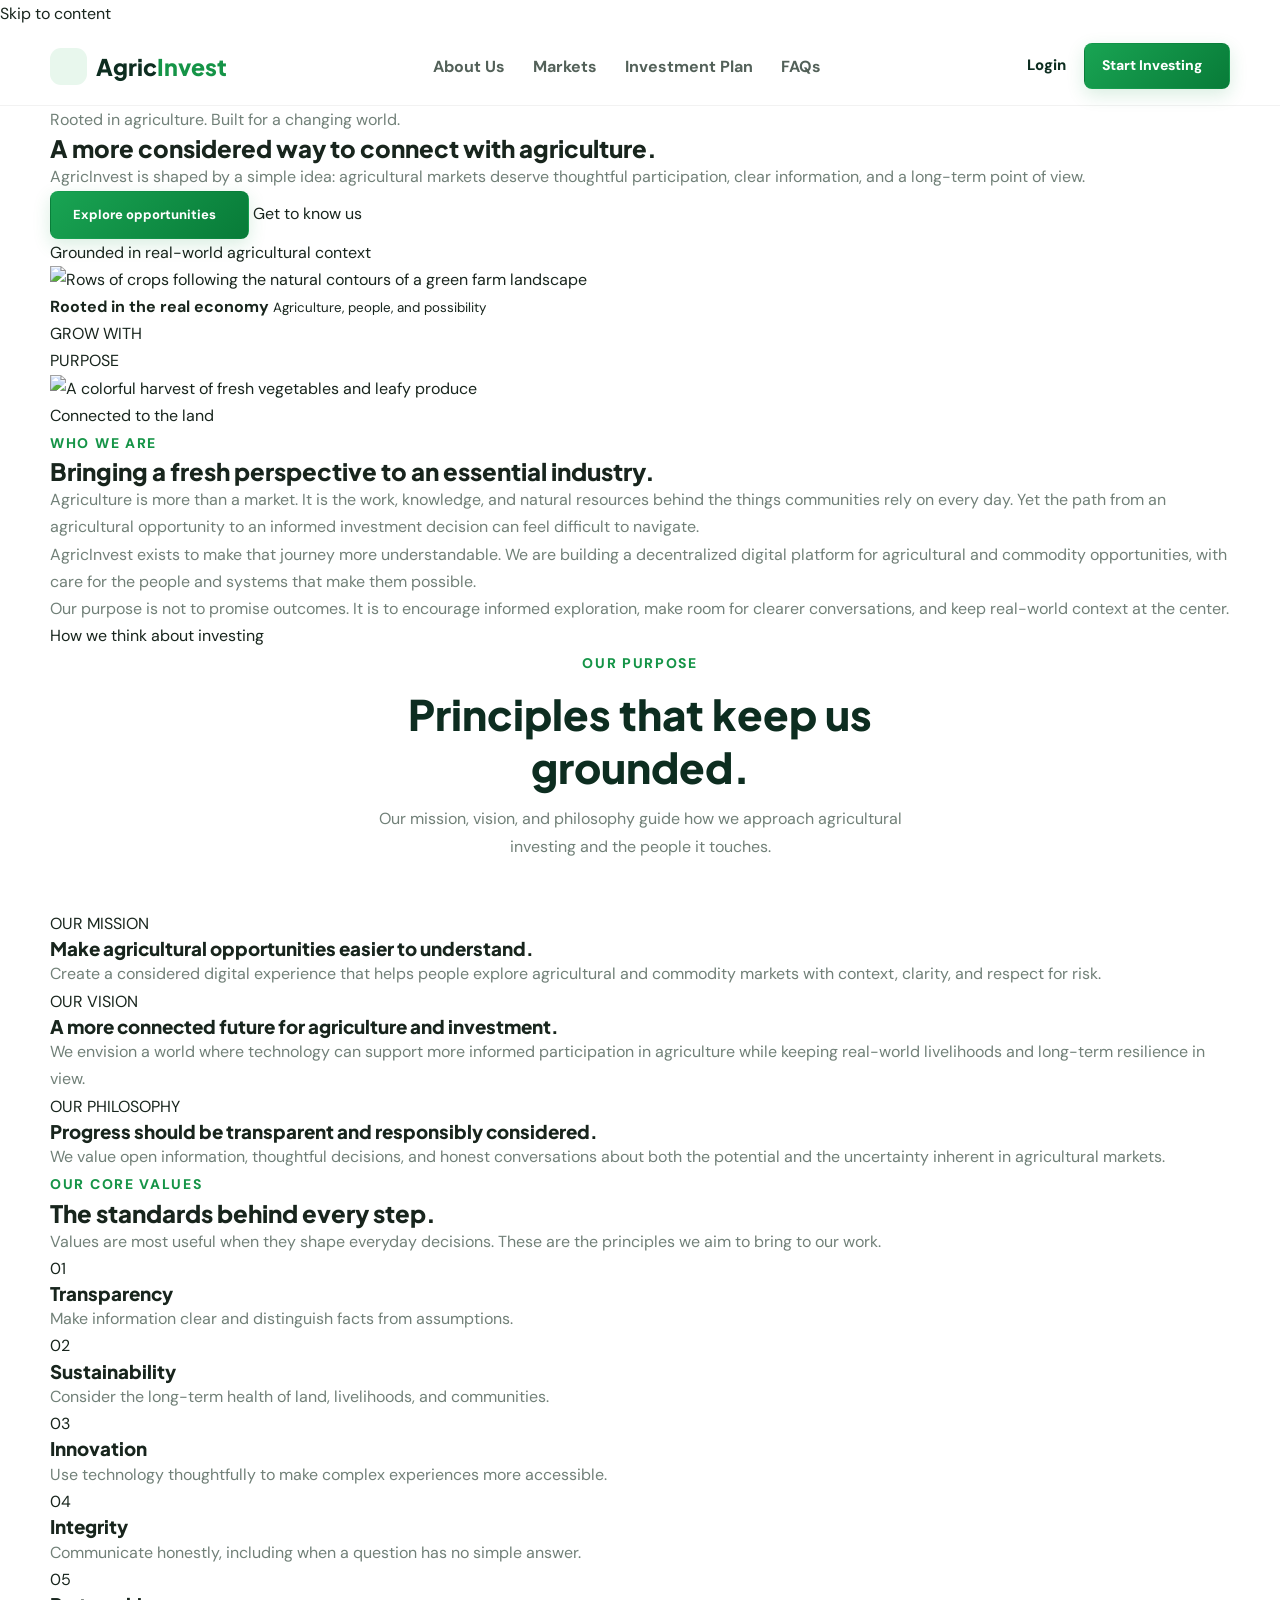
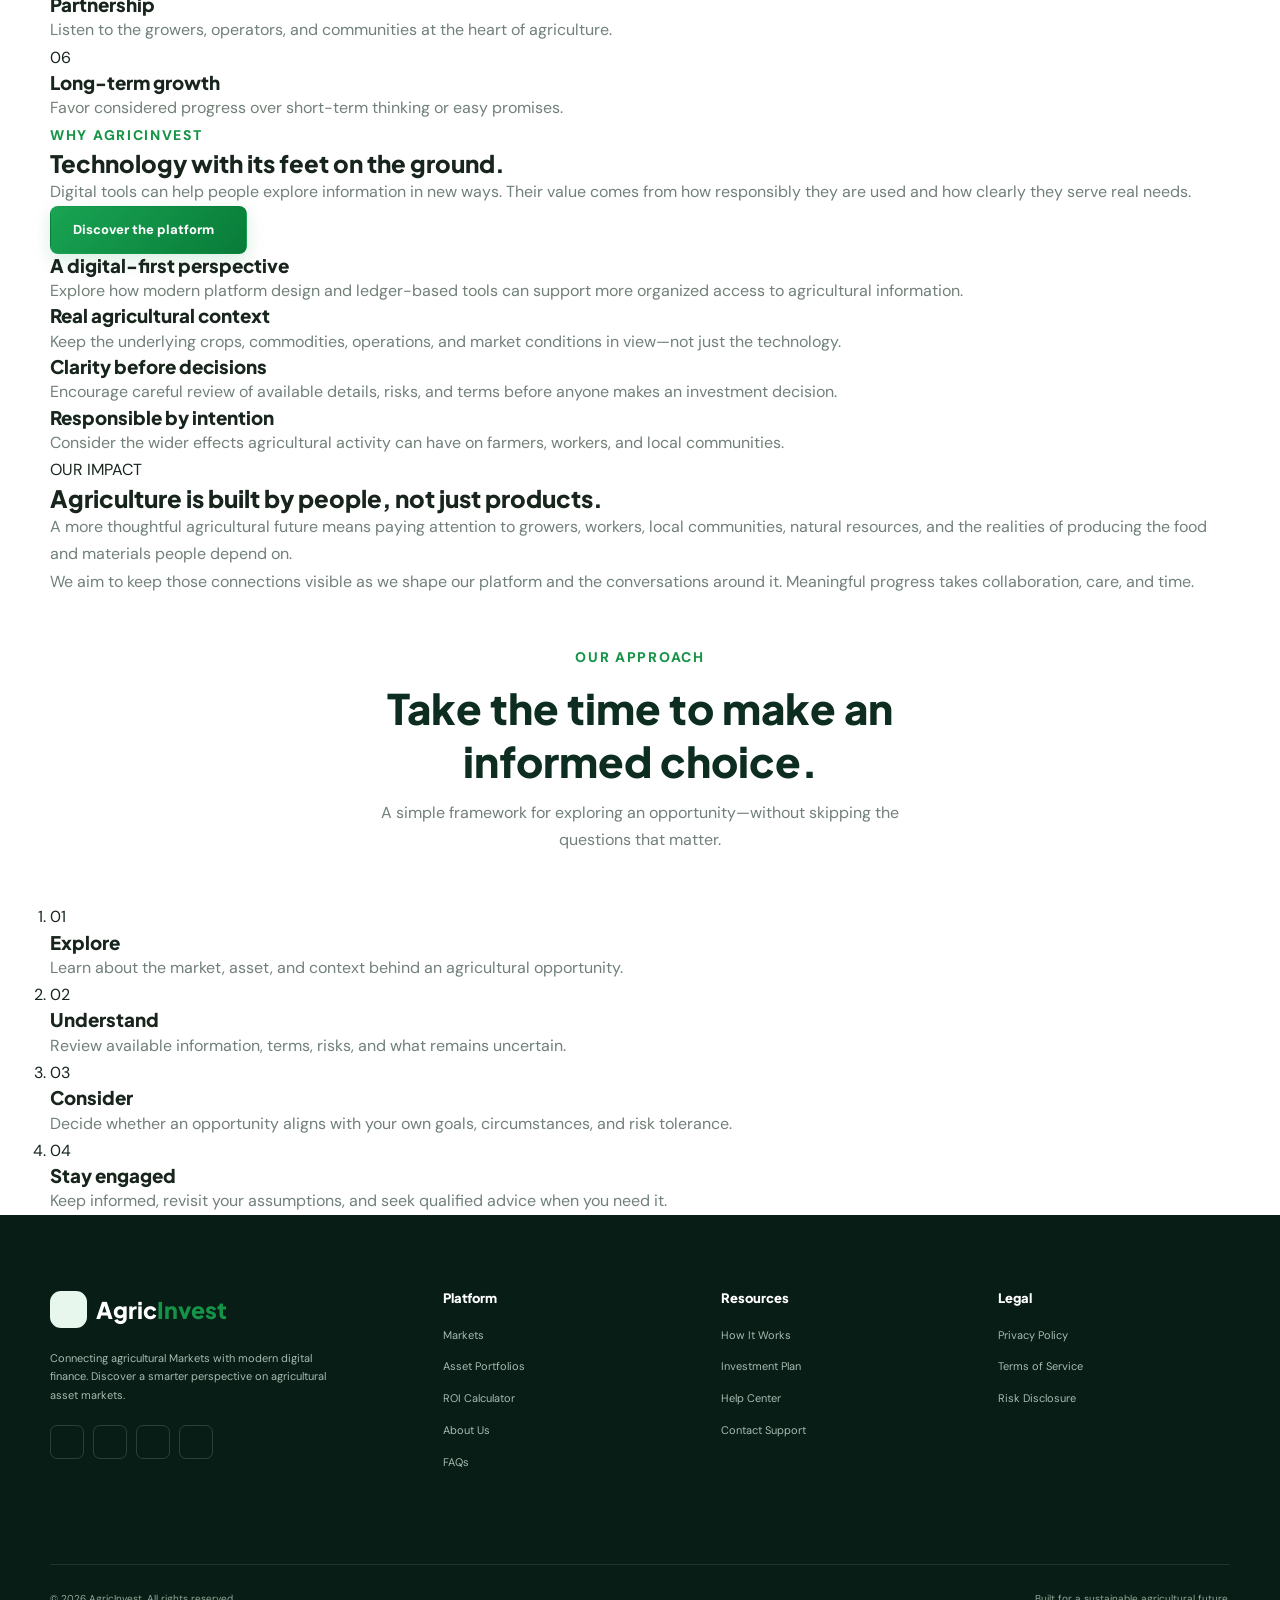
==== commit fe41f47b: "Update about.html" ====
--- a/about.html
+++ b/about.html
@@ -20,1220 +20,32 @@
     <link rel="stylesheet" href="styles.css" />
     <link rel="stylesheet" href="about.css" />
     <script src="about.js" defer></script>
-
-    <style>
-
-      /* About page styles; global tokens and shared components come from styles.css. */
-
-.about-page {
-  --about-content-width: 1180px;
-}
-
-.about-page .container {
-  width: min(var(--about-content-width), calc(100% - 48px));
-}
-
-.about-skip-link {
-  position: fixed;
-  top: 10px;
-  left: 10px;
-  z-index: 6000;
-  padding: 10px 14px;
-  border-radius: 6px;
-  color: var(--white);
-  background: var(--forest);
-  transform: translateY(-150%);
-}
-
-.about-skip-link:focus {
-  transform: translateY(0);
-}
-
-.about-page .desktop-nav a[aria-current="page"],
-.about-page .mobile-nav a[aria-current="page"] {
-  color: var(--green);
-}
-
-.about-visually-hidden {
-  position: absolute;
-  width: 1px;
-  height: 1px;
-  padding: 0;
-  margin: -1px;
-  overflow: hidden;
-  clip: rect(0, 0, 0, 0);
-  white-space: nowrap;
-  border: 0;
-}
-
-.about-hero {
-  position: relative;
-  display: flex;
-  min-height: 650px;
-  align-items: center;
-  overflow: hidden;
-  padding: 70px 0 90px;
-  background:
-    radial-gradient(
-      ellipse at 68% 12%,
-      rgba(201, 237, 211, 0.44),
-      transparent 31%
-    ),
-    linear-gradient(115deg, #f8fbf8 0%, #f2f8f3 54%, #e8f4eb 100%);
-}
-
-.about-hero-glow {
-  position: absolute;
-  top: -150px;
-  right: -120px;
-  width: 470px;
-  height: 470px;
-  border: 1px solid rgba(21, 148, 71, 0.08);
-  border-radius: 50%;
-  pointer-events: none;
-}
-
-.about-hero-glow::before,
-.about-hero-glow::after {
-  position: absolute;
-  inset: 45px;
-  border: 1px solid rgba(21, 148, 71, 0.07);
-  border-radius: 50%;
-  content: "";
-}
-
-.about-hero-glow::after {
-  inset: 95px;
-}
-
-.about-hero-grid {
-  position: relative;
-  z-index: 1;
-  display: grid;
-  grid-template-columns: minmax(0, 0.95fr) minmax(0, 1.05fr);
-  align-items: center;
-  gap: clamp(45px, 7vw, 100px);
-}
-
-.about-hero-copy {
-  padding: 20px 0;
-}
-
-.about-eyebrow {
-  display: inline-flex;
-  align-items: center;
-  gap: 9px;
-  color: var(--green-dark);
-  font-size: 11px;
-  font-weight: 800;
-  letter-spacing: 1.35px;
-  line-height: 1.5;
-  text-transform: uppercase;
-}
-
-.about-eyebrow-mark {
-  width: 8px;
-  height: 8px;
-  flex: 0 0 8px;
-  border-radius: 50%;
-  background: var(--green);
-  box-shadow: 0 0 0 5px rgba(21, 148, 71, 0.1);
-}
-
-.about-hero h1 {
-  max-width: 650px;
-  margin: 22px 0 18px;
-  color: var(--forest);
-  font-size: clamp(42px, 5vw, 66px);
-  letter-spacing: -2.7px;
-  line-height: 1.08;
-}
-
-.about-hero h1 span {
-  color: var(--green);
-}
-
-.about-hero-intro {
-  max-width: 510px;
-  font-size: 16px;
-  line-height: 1.85;
-}
-
-.about-hero-actions {
-  display: flex;
-  flex-wrap: wrap;
-  align-items: center;
-  gap: 24px;
-  margin-top: 30px;
-}
-
-.about-text-link,
-.about-inline-link {
-  display: inline-flex;
-  align-items: center;
-  gap: 9px;
-  color: var(--forest);
-  font-size: 13px;
-  font-weight: 800;
-  transition: var(--transition);
-}
-
-.about-text-link:hover,
-.about-inline-link:hover {
-  color: var(--green);
-  gap: 13px;
-}
-
-.about-text-link svg,
-.about-inline-link svg {
-  width: 16px;
-  height: 16px;
-}
-
-.about-hero-note {
-  display: flex;
-  align-items: center;
-  gap: 9px;
-  margin-top: 35px;
-  color: #64746a;
-  font-size: 12px;
-  font-weight: 600;
-}
-
-.about-hero-note svg {
-  width: 17px;
-  height: 17px;
-  color: var(--green);
-}
-
-.about-hero-visual {
-  position: relative;
-  min-width: 0;
-  padding: 0 10px 18px 0;
-}
-
-.about-hero-image-wrap {
-  position: relative;
-  height: 450px;
-  overflow: hidden;
-  border-radius: 20px 20px 105px 20px;
-  box-shadow: 0 28px 65px rgba(13, 45, 32, 0.18);
-}
-
-.about-hero-image-wrap::after {
-  position: absolute;
-  inset: 35% 0 0;
-  background: linear-gradient(transparent, rgba(5, 28, 17, 0.3));
-  content: "";
-}
-
-.about-hero-image {
-  width: 100%;
-  height: 100%;
-  object-fit: cover;
-  object-position: center;
-}
-
-.about-image-caption {
-  position: absolute;
-  z-index: 1;
-  right: 24px;
-  bottom: 24px;
-  left: 24px;
-  display: flex;
-  align-items: center;
-  gap: 12px;
-  padding: 15px 17px;
-  border: 1px solid rgba(255, 255, 255, 0.55);
-  border-radius: 12px;
-  background: rgba(255, 255, 255, 0.94);
-  box-shadow: 0 10px 35px rgba(0, 0, 0, 0.12);
-  backdrop-filter: blur(12px);
-}
-
-.about-caption-icon,
-.about-card-icon {
-  display: grid;
-  width: 42px;
-  height: 42px;
-  flex: 0 0 42px;
-  place-items: center;
-  border-radius: 11px;
-  color: var(--green-dark);
-  background: var(--mint);
-}
-
-.about-caption-icon svg,
-.about-card-icon svg {
-  width: 21px;
-  height: 21px;
-}
-
-.about-image-caption strong,
-.about-image-caption small {
-  display: block;
-}
-
-.about-image-caption strong {
-  color: var(--forest);
-  font-size: 12px;
-}
-
-.about-image-caption small {
-  margin-top: 2px;
-  color: var(--muted);
-  font-size: 10px;
-}
-
-.about-image-stamp {
-  position: absolute;
-  top: -22px;
-  right: -20px;
-  display: flex;
-  width: 102px;
-  height: 102px;
-  flex-direction: column;
-  align-items: center;
-  justify-content: center;
-  gap: 5px;
-  border: 7px solid #eef7ef;
-  border-radius: 50%;
-  color: var(--white);
-  background: var(--green);
-  box-shadow: 0 10px 30px rgba(13, 45, 32, 0.17);
-  text-align: center;
-  transform: rotate(9deg);
-}
-
-.about-image-stamp svg {
-  width: 19px;
-  height: 19px;
-}
-
-.about-image-stamp span {
-  font-size: 8px;
-  font-weight: 800;
-  letter-spacing: 0.7px;
-  line-height: 1.35;
-}
-
-.about-scroll-cue {
-  position: absolute;
-  bottom: 23px;
-  left: 50%;
-  display: grid;
-  width: 25px;
-  height: 39px;
-  place-items: start center;
-  padding-top: 7px;
-  border: 1px solid rgba(13, 45, 32, 0.25);
-  border-radius: 20px;
-  transform: translateX(-50%);
-}
-
-.about-scroll-cue span {
-  width: 3px;
-  height: 7px;
-  border-radius: 5px;
-  background: var(--green);
-  animation: about-scroll 1.5s ease-in-out infinite;
-}
-
-@keyframes about-scroll {
-  0%,
-  100% {
-    transform: translateY(0);
-    opacity: 1;
-  }
-  70% {
-    transform: translateY(13px);
-    opacity: 0.2;
-  }
-}
-
-.about-section {
-  padding: 100px 0;
-}
-
-.about-story-grid {
-  display: grid;
-  grid-template-columns: minmax(0, 0.95fr) minmax(0, 1.05fr);
-  align-items: center;
-  gap: clamp(50px, 8vw, 110px);
-}
-
-.about-story-visual {
-  position: relative;
-  min-height: 440px;
-  padding: 0 0 24px 24px;
-}
-
-.about-story-visual::before {
-  position: absolute;
-  top: 0;
-  left: 0;
-  width: 55%;
-  height: 60%;
-  border-radius: 18px 0 0;
-  background: var(--mint);
-  content: "";
-}
-
-.about-story-visual img {
-  position: relative;
-  z-index: 1;
-  width: 100%;
-  height: 416px;
-  border-radius: 4px 70px 4px 4px;
-  object-fit: cover;
-  box-shadow: var(--shadow);
-}
-
-.about-photo-label {
-  position: absolute;
-  z-index: 2;
-  right: -16px;
-  bottom: 0;
-  display: flex;
-  align-items: center;
-  gap: 9px;
-  padding: 14px 18px;
-  border: 1px solid var(--border);
-  border-radius: 9px;
-  color: var(--forest);
-  background: var(--white);
-  box-shadow: var(--shadow);
-  font-size: 11px;
-  font-weight: 800;
-}
-
-.about-photo-label svg {
-  width: 17px;
-  height: 17px;
-  color: var(--green);
-}
-
-.about-story-copy h2,
-.about-why-copy h2 {
-  margin: 12px 0 19px;
-  color: var(--forest);
-  font-size: clamp(30px, 3.5vw, 43px);
-  letter-spacing: -1.3px;
-}
-
-.about-story-copy > p,
-.about-why-copy > p {
-  margin-top: 14px;
-  font-size: 14px;
-  line-height: 1.9;
-}
-
-.about-inline-link {
-  margin-top: 24px;
-  color: var(--green-dark);
-}
-
-.about-purpose {
-  background: var(--off-white);
-}
-
-.about-section-heading {
-  margin-bottom: 48px;
-}
-
-.about-section-heading h2 {
-  margin: 11px 0 10px;
-}
-
-.about-purpose-grid {
-  display: grid;
-  grid-template-columns: repeat(3, minmax(0, 1fr));
-  gap: 20px;
-}
-
-.about-purpose-card {
-  min-height: 285px;
-  padding: 30px 28px;
-  border: 1px solid var(--border);
-  border-radius: var(--radius);
-  background: var(--white);
-  box-shadow: 0 8px 26px rgba(12, 45, 29, 0.035);
-  transition: var(--transition);
-}
-
-.about-purpose-card:hover,
-.about-value-card:hover {
-  border-color: rgba(21, 148, 71, 0.32);
-  box-shadow: var(--shadow-hover);
-  transform: translateY(-5px);
-}
-
-.about-purpose-card-featured {
-  border-color: rgba(21, 148, 71, 0.24);
-  background: linear-gradient(145deg, #f0faf3, #fff 75%);
-}
-
-.about-card-kicker {
-  display: block;
-  margin: 20px 0 8px;
-  color: var(--green-dark);
-  font-size: 10px;
-  font-weight: 800;
-  letter-spacing: 1.5px;
-}
-
-.about-purpose-card h3 {
-  color: var(--forest);
-  font-size: 18px;
-}
-
-.about-purpose-card p {
-  margin-top: 10px;
-  font-size: 12px;
-  line-height: 1.85;
-}
-
-.about-values {
-  background: var(--white);
-}
-
-.about-values-heading {
-  display: flex;
-  align-items: end;
-  justify-content: space-between;
-  gap: 50px;
-  margin-bottom: 36px;
-}
-
-.about-values-heading h2 {
-  margin-top: 10px;
-  color: var(--forest);
-  font-size: clamp(29px, 3.5vw, 40px);
-  letter-spacing: -1px;
-}
-
-.about-values-heading > p {
-  max-width: 390px;
-  font-size: 13px;
-}
-
-.about-values-grid {
-  display: grid;
-  grid-template-columns: repeat(3, minmax(0, 1fr));
-  gap: 14px;
-}
-
-.about-value-card {
-  position: relative;
-  min-height: 205px;
-  padding: 25px 24px;
-  overflow: hidden;
-  border: 1px solid var(--border);
-  border-radius: 12px;
-  background: var(--white);
-  transition: var(--transition);
-}
-
-.about-value-card > svg {
-  width: 22px;
-  height: 22px;
-  color: var(--green);
-}
-
-.about-value-number {
-  position: absolute;
-  top: 17px;
-  right: 19px;
-  color: #e4eee7;
-  font-family: "Plus Jakarta Sans", sans-serif;
-  font-size: 27px;
-  font-weight: 800;
-}
-
-.about-value-card h3 {
-  margin-top: 17px;
-  color: var(--forest);
-  font-size: 16px;
-}
-
-.about-value-card p {
-  max-width: 290px;
-  margin-top: 7px;
-  font-size: 12px;
-  line-height: 1.75;
-}
-
-.about-why {
-  color: var(--white);
-  background:
-    radial-gradient(
-      ellipse at 5% 0%,
-      rgba(74, 222, 128, 0.09),
-      transparent 35%
-    ),
-    var(--forest);
-}
-
-.about-why-grid {
-  display: grid;
-  grid-template-columns: 0.8fr 1.2fr;
-  align-items: center;
-  gap: clamp(50px, 8vw, 120px);
-}
-
-.about-why-copy .section-eyebrow {
-  color: #7de5a0;
-}
-
-.about-why-copy h2 {
-  color: var(--white);
-}
-
-.about-why-copy > p {
-  max-width: 440px;
-  margin-bottom: 25px;
-  color: #bfd0c5;
-}
-
-.about-why-list {
-  display: grid;
-  gap: 8px;
-}
-
-.about-why-item {
-  display: grid;
-  grid-template-columns: 48px 1fr;
-  gap: 17px;
-  padding: 17px 0;
-  border-bottom: 1px solid rgba(255, 255, 255, 0.12);
-}
-
-.about-why-item:last-child {
-  border-bottom: 0;
-}
-
-.about-why-item > span {
-  display: grid;
-  width: 45px;
-  height: 45px;
-  place-items: center;
-  border: 1px solid rgba(126, 229, 160, 0.22);
-  border-radius: 11px;
-  color: #7de5a0;
-  background: rgba(255, 255, 255, 0.055);
-}
-
-.about-why-item svg {
-  width: 21px;
-  height: 21px;
-}
-
-.about-why-item h3 {
-  color: var(--white);
-  font-size: 15px;
-}
-
-.about-why-item p {
-  margin-top: 4px;
-  color: #b6c9bd;
-  font-size: 12px;
-  line-height: 1.8;
-}
-
-.about-impact {
-  position: relative;
-  min-height: 500px;
-  display: flex;
-  align-items: center;
-  overflow: hidden;
-  padding: 80px 0;
-  background: var(--forest-dark);
-}
-
-.about-impact-image,
-.about-impact-shade {
-  position: absolute;
-  inset: 0;
-}
-
-.about-impact-image {
-  background-image: url("https://images.unsplash.com/photo-1499529112087-3cb3b73cec95?auto=format&fit=crop&w=2000&q=85");
-  background-position: center 54%;
-  background-size: cover;
-  transform: scale(1.02);
-}
-
-.about-impact-shade {
-  background: linear-gradient(
-    90deg,
-    rgba(5, 29, 18, 0.91),
-    rgba(7, 29, 21, 0.72) 58%,
-    rgba(7, 29, 21, 0.32)
-  );
-}
-
-.about-impact-content {
-  position: relative;
-  z-index: 1;
-  max-width: 720px;
-  margin-left: max(calc((100vw - var(--about-content-width)) / 2), 24px);
-  color: var(--white);
-}
-
-.about-eyebrow-light {
-  color: #87e5a5;
-}
-
-.about-impact-content h2 {
-  max-width: 660px;
-  margin: 15px 0;
-  color: var(--white);
-  font-size: clamp(34px, 4.5vw, 51px);
-  letter-spacing: -1.5px;
-}
-
-.about-impact-content p {
-  max-width: 620px;
-  margin-top: 12px;
-  color: #e0ebe3;
-  font-size: 14px;
-  line-height: 1.85;
-}
-
-.about-impact-content .btn {
-  margin-top: 25px;
-}
-
-.about-approach {
-  background: var(--off-white);
-}
-
-.about-steps {
-  display: grid;
-  grid-template-columns: repeat(4, minmax(0, 1fr));
-  gap: 17px;
-  padding: 0;
-  list-style: none;
-}
-
-.about-step {
-  position: relative;
-  min-height: 250px;
-  padding: 25px 22px;
-  border: 1px solid var(--border);
-  border-radius: 12px;
-  background: var(--white);
-}
-
-.about-step:not(:last-child)::after {
-  position: absolute;
-  top: 48px;
-  right: -18px;
-  z-index: 1;
-  width: 18px;
-  border-top: 1px dashed rgba(21, 148, 71, 0.45);
-  content: "";
-}
-
-.about-step-index {
-  position: absolute;
-  top: 20px;
-  right: 20px;
-  color: #a7b9ac;
-  font-size: 11px;
-  font-weight: 800;
-}
-
-.about-step-icon {
-  display: grid;
-  width: 47px;
-  height: 47px;
-  place-items: center;
-  border-radius: 12px;
-  color: var(--green-dark);
-  background: var(--mint);
-}
-
-.about-step-icon svg {
-  width: 21px;
-  height: 21px;
-}
-
-.about-step h3 {
-  margin-top: 20px;
-  color: var(--forest);
-  font-size: 17px;
-}
-
-.about-step p {
-  margin-top: 8px;
-  font-size: 12px;
-  line-height: 1.8;
-}
-
-.about-steps-note {
-  margin-top: 22px;
-  color: #748278;
-  font-size: 11px;
-  text-align: center;
-}
-
-.about-final-cta {
-  padding: 64px 0;
-  background:
-    radial-gradient(
-      ellipse at 80% 0%,
-      rgba(74, 222, 128, 0.16),
-      transparent 38%
-    ),
-    var(--forest);
-}
-
-.about-final-cta-inner {
-  display: flex;
-  align-items: center;
-  justify-content: space-between;
-  gap: 35px;
-}
-
-.about-final-cta h2 {
-  margin: 9px 0 7px;
-  color: var(--white);
-  font-size: clamp(28px, 3.5vw, 39px);
-}
-
-.about-final-cta p {
-  color: #bfd0c5;
-  font-size: 13px;
-}
-
-.about-final-cta-actions {
-  display: flex;
-  flex-wrap: wrap;
-  gap: 11px;
-}
-
-.about-page .btn-light {
-  color: var(--forest);
-  background: var(--white);
-}
-
-.about-page .btn-light:hover {
-  background: var(--mint);
-  transform: translateY(-3px);
-}
-
-.about-page .newsletter-section {
-  padding: 55px 0;
-}
-
-.about-page .newsletter-container {
-  width: min(var(--about-content-width), calc(100% - 48px));
-}
-
-.about-page .main-footer .container {
-  width: min(var(--about-content-width), calc(100% - 48px));
-}
-
-.about-page .footer-column a:focus-visible,
-.about-page .social-links a:focus-visible,
-.about-page .brand:focus-visible,
-.about-page .btn:focus-visible,
-.about-page .mobile-menu-btn:focus-visible,
-.about-page .about-text-link:focus-visible,
-.about-page .about-inline-link:focus-visible {
-  outline: 3px solid var(--lime);
-  outline-offset: 3px;
-}
-
-.js-enabled .about-reveal {
-  opacity: 0;
-  transform: translateY(22px);
-  transition:
-    opacity 650ms ease,
-    transform 650ms ease;
-}
-
-.js-enabled .about-reveal.is-visible {
-  opacity: 1;
-  transform: translateY(0);
-}
-
-.about-purpose-grid .about-reveal:nth-child(2),
-.about-values-grid .about-reveal:nth-child(3n + 2),
-.about-steps .about-reveal:nth-child(even) {
-  transition-delay: 90ms;
-}
-
-.about-purpose-grid .about-reveal:nth-child(3),
-.about-values-grid .about-reveal:nth-child(3n),
-.about-steps .about-reveal:nth-child(3n) {
-  transition-delay: 160ms;
-}
-
-@media (max-width: 1050px) {
-  .about-hero {
-    min-height: 590px;
-  }
-
-  .about-hero-grid {
-    gap: 42px;
-  }
-
-  .about-hero-image-wrap {
-    height: 400px;
-  }
-
-  .about-impact-content {
-    margin-left: 24px;
-  }
-
-  .about-steps {
-    grid-template-columns: repeat(2, minmax(0, 1fr));
-  }
-
-  .about-step:nth-child(2)::after {
-    display: none;
-  }
-}
-
-@media (max-width: 768px) {
-  .about-page .container,
-  .about-page .newsletter-container,
-  .about-page .main-footer .container {
-    width: min(95%, 600px);
-  }
-
-  .about-hero {
-    min-height: 0;
-    padding: 65px 0 72px;
-  }
-
-  .about-hero-grid,
-  .about-story-grid,
-  .about-why-grid {
-    grid-template-columns: 1fr;
-  }
-
-  .about-hero-grid {
-    gap: 38px;
-  }
-
-  .about-hero-copy {
-    padding: 0;
-  }
-
-  .about-hero h1 {
-    max-width: 610px;
-    font-size: clamp(39px, 9.5vw, 58px);
-    letter-spacing: -1.8px;
-  }
-
-  .about-hero-intro {
-    max-width: 590px;
-    font-size: 15px;
-  }
-
-  .about-hero-visual {
-    width: min(100% - 12px, 570px);
-    justify-self: center;
-  }
-
-  .about-hero-image-wrap {
-    height: clamp(280px, 68vw, 410px);
-  }
-
-  .about-image-stamp {
-    right: -9px;
-    width: 88px;
-    height: 88px;
-  }
-
-  .about-scroll-cue {
-    display: none;
-  }
-
-  .about-section {
-    padding: 74px 0;
-  }
-
-  .about-story-grid {
-    gap: 38px;
-  }
-
-  .about-story-visual {
-    width: min(100% - 12px, 560px);
-    min-height: 350px;
-    justify-self: center;
-  }
-
-  .about-story-visual img {
-    height: 340px;
-  }
-
-  .about-photo-label {
-    right: -7px;
-  }
-
-  .about-purpose-grid {
-    grid-template-columns: 1fr;
-    gap: 13px;
-  }
-
-  .about-purpose-card {
-    min-height: 0;
-    padding: 25px;
-  }
-
-  .about-card-kicker {
-    margin-top: 15px;
-  }
-
-  .about-values-heading {
-    display: block;
-  }
-
-  .about-values-heading > p {
-    margin-top: 12px;
-  }
-
-  .about-values-grid {
-    grid-template-columns: repeat(2, minmax(0, 1fr));
-  }
-
-  .about-why-grid {
-    gap: 32px;
-  }
-
-  .about-impact {
-    min-height: 0;
-    padding: 74px 0;
-  }
-
-  .about-impact-content {
-    margin: 0 auto;
-  }
-
-  .about-final-cta-inner {
-    align-items: flex-start;
-    flex-direction: column;
-  }
-
-  .about-page .newsletter-container {
-    align-items: flex-start;
-    flex-direction: column;
-  }
-}
-
-@media (max-width: 520px) {
-  .about-page .container,
-  .about-page .newsletter-container,
-  .about-page .main-footer .container {
-    width: min(95%, 600px);
-  }
-
-  .about-hero {
-    padding-top: 52px;
-  }
-
-  .about-eyebrow {
-    font-size: 9px;
-    letter-spacing: 1px;
-  }
-
-  .about-hero h1 {
-    margin-top: 18px;
-    font-size: clamp(36px, 10.2vw, 46px);
-  }
-
-  .about-hero-actions {
-    align-items: flex-start;
-    flex-direction: column;
-    gap: 17px;
-    margin-top: 24px;
-  }
-
-  .about-hero-note {
-    margin-top: 25px;
-  }
-
-  .about-hero-image-wrap {
-    border-radius: 16px 16px 65px 16px;
-  }
-
-  .about-image-caption {
-    right: 12px;
-    bottom: 12px;
-    left: 12px;
-    padding: 11px;
-  }
-
-  .about-image-stamp {
-    top: -14px;
-    right: -7px;
-    width: 75px;
-    height: 75px;
-    border-width: 5px;
-  }
-
-  .about-image-stamp span {
-    font-size: 7px;
-  }
-
-  .about-section {
-    padding: 62px 0;
-  }
-
-  .about-story-visual {
-    min-height: 300px;
-    padding-left: 12px;
-  }
-
-  .about-story-visual img {
-    height: 290px;
-  }
-
-  .about-story-copy h2,
-  .about-why-copy h2 {
-    font-size: 30px;
-  }
-
-  .about-section-heading {
-    margin-bottom: 30px;
-  }
-
-  .about-values-grid {
-    gap: 10px;
-  }
-
-  .about-value-card {
-    min-height: 205px;
-    padding: 20px 16px;
-  }
-
-  .about-value-number {
-    top: 13px;
-    right: 13px;
-    font-size: 22px;
-  }
-
-  .about-value-card h3 {
-    font-size: 14px;
-  }
-
-  .about-value-card p {
-    font-size: 11px;
-  }
-
-  .about-why-item {
-    grid-template-columns: 42px 1fr;
-    gap: 12px;
-  }
-
-  .about-why-item > span {
-    width: 40px;
-    height: 40px;
-  }
-
-  .about-impact {
-    padding: 62px 0;
-  }
-
-  .about-impact-shade {
-    background: rgba(5, 29, 18, 0.78);
-  }
-
-  .about-impact-content h2 {
-    font-size: 34px;
-  }
-
-  .about-steps {
-    grid-template-columns: 1fr;
-  }
-
-  .about-step {
-    min-height: 0;
-    padding: 21px;
-  }
-
-  .about-step:not(:last-child)::after,
-  .about-step:nth-child(2)::after {
-    top: auto;
-    right: auto;
-    bottom: -18px;
-    left: 44px;
-    display: block;
-    width: 0;
-    height: 18px;
-    border-top: 0;
-    border-left: 1px dashed rgba(21, 148, 71, 0.45);
-  }
-
-  .about-final-cta {
-    padding: 54px 0;
-  }
-
-  .about-final-cta-actions {
-    width: 100%;
-    flex-direction: column;
-    align-items: stretch;
-  }
-
-  .about-final-cta-actions .btn {
-    width: 100%;
-  }
-
-  .about-page .newsletter-form {
-    max-width: none;
-  }
-
-  .about-page .newsletter-form input {
-    min-width: 100%;
-  }
-}
-
-@media (prefers-reduced-motion: reduce) {
-  .about-page *,
-  .about-page *::before,
-  .about-page *::after {
-    scroll-behavior: auto !important;
-    animation-duration: 0.01ms !important;
-    animation-iteration-count: 1 !important;
-    transition-duration: 0.01ms !important;
-  }
-
-  .js-enabled .about-reveal {
-    opacity: 1;
-    transform: none;
-  }
-}
-    </style>
-
-    
   </head>
 
   <body class="about-page">
     <a class="about-skip-link" href="#main-content">Skip to content</a>
 
-    <!-- <header class="main-header" id="header">
+    <header class="main-header" id="header">
       <div class="container nav-container">
-        <a href="index.html#home" class="brand" aria-label="AgricInvest home">
+        <a href="index.html" class="brand">
           <span class="brand-icon">
             <i data-lucide="sprout"></i>
           </span>
-          <span>Agri<span>Invest</span></span>
+          <span>Agric<span>Invest</span></span>
         </a>
 
-        <nav class="desktop-nav" id="desktopNav" aria-label="Main navigation">
-          <a href="about.html" aria-current="page">About Us</a>
-          <a href="investment-plans.html">Investment Plan</a>
+        <nav class="desktop-nav" id="desktopNav">
+          <a href="about.html">About Us</a>
           <a href="markets.html">Markets</a>
-          <a href="index.html#faq">FAQs</a>
+          <a href="plans.html">Investment Plan</a>
+
+          <a href="faq.html">FAQs</a>
         </nav>
 
         <div class="nav-actions">
-          <a class="login-btn" href="index.html#home">Login</a>
-          <a class="btn btn-primary nav-cta" href="investment-plans.html">
+          <a class="login-btn" href="login.html"> Login </a>
+
+          <a class="btn btn-primary nav-cta" href="register.html">
             Start Investing
             <i data-lucide="arrow-up-right"></i>
           </a>
@@ -1242,89 +54,26 @@
         <button
           class="mobile-menu-btn"
           id="mobileMenuBtn"
-          type="button"
           aria-label="Open navigation"
           aria-expanded="false"
-          aria-controls="mobileNav"
         >
           <i data-lucide="menu"></i>
         </button>
       </div>
 
-      <nav class="mobile-nav" id="mobileNav" aria-label="Mobile navigation">
-        <a href="index.html#home">Home</a>
-        <a href="about.html" aria-current="page">About Us</a>
-        <a href="investment-plans.html">Investment Plan</a>
+      <!-- Mobile navigation -->
+      <div class="mobile-nav" id="mobileNav">
+        <a href="index.html">Home</a>
+        <a href="about.html">About Us</a>
         <a href="markets.html">Markets</a>
-        <a href="index.html#faq">FAQs</a>
-        <a class="btn btn-primary mobile-login" href="index.html#home">Login</a>
-        <a class="btn btn-primary" href="investment-plans.html">
-          Start Investing
-        </a>
-      </nav>
-    </header> -->
-
-      <header class="main-header" id="header">
-        <div class="container nav-container">
-          <a href="index.html" class="brand">
-            <span class="brand-icon">
-              <i data-lucide="sprout"></i>
-            </span>
-            <span>Agric<span>Invest</span></span>
-          </a>
-
-          <nav class="desktop-nav" id="desktopNav">
-            <a href="about.html">About Us</a>
-            <a href="markets.html">Markets</a>
-            <a href="plans.html">Investment Plan</a>
-            <!-- <a href="#calculator">Investment Calculator</a> -->
-            <a href="#faq">FAQs</a>
-          </nav>
-
-          <div class="nav-actions">
-            <button class="login-btn" data-open-modal="loginModal">
-              Login
-            </button>
-
-            <button
-              class="btn btn-primary nav-cta"
-              data-open-modal="connectModal"
-            >
-              Start Investing
-              <i data-lucide="arrow-up-right"></i>
-            </button>
-          </div>
-
-          <button
-            class="mobile-menu-btn"
-            id="mobileMenuBtn"
-            aria-label="Open navigation"
-            aria-expanded="false"
-          >
-            <i data-lucide="menu"></i>
-          </button>
-        </div>
-
-        <!-- Mobile navigation -->
-        <div class="mobile-nav" id="mobileNav">
-          <a href="index.html">Home</a>
-          <a href="about.html">About Us</a>
-          <a href="markets.html">Markets</a>
-          <a href="plans.html">Investment Plan</a>
-          <a href="faq.html">FAQs</a>
-
-          <button
-            class="btn btn-primary mobile-login"
-            data-open-modal="loginModal"
-          >
-            Login
-          </button>
-
-          <button class="btn btn-primary" data-open-modal="connectModal">
-            Start Investing
-          </button>
-        </div>
-      </header>
+        <a href="plans.html">Investment Plan</a>
+        <a href="faq.html">FAQs</a>
+
+        <a class="btn btn-primary mobile-login" href="login.html"> Login </a>
+
+        <a class="btn btn-primary" href="register.html"> Start Investing </a>
+      </div>
+    </header>
 
     <main id="main-content">
       <section class="about-hero" id="top" aria-labelledby="about-title">
@@ -1774,78 +523,76 @@
       </div>
     </section> -->
 
-
-
-      <footer class="main-footer">
-        <div class="container">
-          <div class="footer-grid">
-            <div class="footer-brand-column">
-              <a href="#home" class="brand footer-brand">
-                <span class="brand-icon">
-                  <i data-lucide="sprout"></i>
-                </span>
-                <span>Agric<span>Invest</span></span>
-              </a>
-
-              <p>
-                Connecting agricultural Markets with modern digital finance.
-                Discover a smarter perspective on agricultural asset markets.
-              </p>
-
-              <div class="social-links">
-                <a href="#" aria-label="Facebook"
-                  ><i data-lucide="facebook"></i
-                ></a>
-                <a href="#" aria-label="Instagram"
-                  ><i data-lucide="instagram"></i
-                ></a>
-                <a href="#" aria-label="LinkedIn"
-                  ><i data-lucide="linkedin"></i
-                ></a>
-                <a href="#" aria-label="X"><i data-lucide="twitter"></i></a>
-              </div>
+    <footer class="main-footer">
+      <div class="container">
+        <div class="footer-grid">
+          <div class="footer-brand-column">
+            <a href="#home" class="brand footer-brand">
+              <span class="brand-icon">
+                <i data-lucide="sprout"></i>
+              </span>
+              <span>Agric<span>Invest</span></span>
+            </a>
+
+            <p>
+              Connecting agricultural Markets with modern digital finance.
+              Discover a smarter perspective on agricultural asset markets.
+            </p>
+
+            <div class="social-links">
+              <a href="#" aria-label="Facebook"
+                ><i data-lucide="facebook"></i
+              ></a>
+              <a href="#" aria-label="Instagram"
+                ><i data-lucide="instagram"></i
+              ></a>
+              <a href="#" aria-label="LinkedIn"
+                ><i data-lucide="linkedin"></i
+              ></a>
+              <a href="#" aria-label="X"><i data-lucide="twitter"></i></a>
             </div>
-
-            <div class="footer-column">
-              <h4>Platform</h4>
-
-              <a href="markets.html">Markets</a>
-              <a href="plans.html">Asset Portfolios</a>
-              <a href="#calculator">ROI Calculator</a>
-              <!-- <a href="markets.html">Markets</a> -->
-              <a href="about.html">About Us</a>
-              <a href="faq.html">FAQs</a>
-            </div>
-
-            <div class="footer-column">
-              <h4>Resources</h4>
-
-              <a href="about.html">How It Works</a>
-              <a href="plans.html">Investment Plan</a>
-              <a href="#faq">Help Center</a>
-              <!-- <a href="#faq">Risk Information</a> -->
-              <a href="#faq">Contact Support</a>
-            </div>
-
-            <div class="footer-column">
-              <h4>Legal</h4>
-
-              <a href="#" class="legal-link" data-legal="Privacy Policy"
-                >Privacy Policy</a
-              >
-              <a href="#" class="legal-link" data-legal="Terms of Service"
-                >Terms of Service</a
-              >
-              <a href="#" class="legal-link" data-legal="Risk Disclosure"
-                >Risk Disclosure</a
-              >
-              <!-- <a href="#" class="legal-link" data-legal="Cookie Policy"
+          </div>
+
+          <div class="footer-column">
+            <h4>Platform</h4>
+
+            <a href="markets.html">Markets</a>
+            <a href="plans.html">Asset Portfolios</a>
+            <a href="#calculator">ROI Calculator</a>
+            <!-- <a href="markets.html">Markets</a> -->
+            <a href="about.html">About Us</a>
+            <a href="faq.html">FAQs</a>
+          </div>
+
+          <div class="footer-column">
+            <h4>Resources</h4>
+
+            <a href="about.html">How It Works</a>
+            <a href="plans.html">Investment Plan</a>
+            <a href="#faq">Help Center</a>
+            <!-- <a href="#faq">Risk Information</a> -->
+            <a href="#faq">Contact Support</a>
+          </div>
+
+          <div class="footer-column">
+            <h4>Legal</h4>
+
+            <a href="#" class="legal-link" data-legal="Privacy Policy"
+              >Privacy Policy</a
+            >
+            <a href="#" class="legal-link" data-legal="Terms of Service"
+              >Terms of Service</a
+            >
+            <a href="#" class="legal-link" data-legal="Risk Disclosure"
+              >Risk Disclosure</a
+            >
+            <!-- <a href="#" class="legal-link" data-legal="Cookie Policy"
               >Cookie Policy</a
             > -->
-            </div>
-          </div>
-
-          <!-- <div class="footer-disclaimer">
+          </div>
+        </div>
+
+        <!-- <div class="footer-disclaimer">
           <strong>Important Risk Disclosure</strong>
 
           <p>
@@ -1861,15 +608,14 @@
           </p>
         </div> -->
 
-          <div class="footer-bottom">
-            <p>
-              © <span id="currentYear"></span> AgricInvest. All rights reserved.
-            </p>
-
-            <span>Built for a sustainable agricultural future.</span>
-          </div>
-        </div>
-      </footer>
-
+        <div class="footer-bottom">
+          <p>
+            © <span id="currentYear"></span> AgricInvest. All rights reserved.
+          </p>
+
+          <span>Built for a sustainable agricultural future.</span>
+        </div>
+      </div>
+    </footer>
   </body>
 </html>
--- a/styles.css
+++ b/styles.css
@@ -1,1184 +1,3553 @@
-/* About page styles; global tokens and shared components come from styles.css. */
-
-.about-page {
-  --about-content-width: 1180px;
-}
-
-.about-page .container {
-  width: min(var(--about-content-width), calc(100% - 48px));
-}
-
-.about-skip-link {
+/* ==========================================
+   AGRILEDGER - GLOBAL DESIGN SYSTEM
+========================================== */
+
+:root {
+  --forest: #0d2d20;
+  --forest-dark: #071d15;
+  --forest-light: #16442e;
+
+  --green: #159447;
+  --green-dark: #087d38;
+  --lime: #4ade80;
+  --mint: #e8f7ed;
+
+  --white: #ffffff;
+  --off-white: #f7faf8;
+  --light: #f1f6f2;
+
+  --text: #18251d;
+  --muted: #718078;
+  --border: #e5ece7;
+
+  --shadow: 0 12px 35px rgba(12, 45, 29, 0.08);
+  --shadow-hover: 0 20px 45px rgba(12, 45, 29, 0.13);
+
+  --radius: 14px;
+  --transition: all 0.3s ease;
+}
+
+* {
+  margin: 0;
+  padding: 0;
+  box-sizing: border-box;
+}
+
+html {
+  scroll-behavior: smooth;
+  scroll-padding-top: 95px;
+}
+
+body {
+  font-family: "DM Sans", sans-serif;
+  background: var(--white);
+  color: var(--text);
+  line-height: 1.7;
+  overflow-x: hidden;
+}
+
+body.modal-open {
+  overflow: hidden;
+}
+
+/* section {
+
+} */
+
+.main-body {
+}
+
+h1,
+h2,
+h3,
+h4,
+h5 {
+  font-family: "Plus Jakarta Sans", sans-serif;
+  line-height: 1.25;
+  font-weight: 800;
+}
+
+p {
+  color: var(--muted);
+}
+
+a {
+  text-decoration: none;
+  color: inherit;
+}
+
+button,
+input,
+select {
+  font-family: inherit;
+}
+
+button {
+  cursor: pointer;
+}
+
+img {
+  max-width: 100%;
+  display: block;
+  object-fit: cover;
+}
+
+.container {
+  width: min(1180px, calc(100% - 48px));
+  margin: auto;
+}
+
+.section {
+  padding: 100px 20px;
+}
+
+.section-heading {
+  max-width: 690px;
+  margin: 0 auto 50px;
+  text-align: center;
+}
+
+.section-heading h2 {
+  font-size: clamp(28px, 3.5vw, 42px);
+  color: var(--forest);
+  margin: 12px 0;
+}
+
+.section-heading p {
+  max-width: 590px;
+  margin: auto;
+  font-size: 16px;
+}
+
+.section-eyebrow {
+  display: inline-block;
+  color: var(--green);
+  font-size: 14px;
+  font-weight: 800;
+  letter-spacing: 1.7px;
+  text-transform: uppercase;
+}
+
+.small-label {
+  font-size: 13px;
+  font-weight: 800;
+  letter-spacing: 1.3px;
+  color: var(--muted);
+}
+
+::selection {
+  background: var(--green);
+  color: white;
+}
+
+/* ==========================================
+   BUTTONS
+========================================== */
+
+.btn {
+  min-height: 46px;
+  padding: 12px 22px;
+  display: inline-flex;
+  align-items: center;
+  justify-content: center;
+  gap: 10px;
+  border: 1px solid transparent;
+  border-radius: 8px;
+  font-size: 13px;
+  font-weight: 800;
+  transition: var(--transition);
+}
+
+.btn svg {
+  width: 17px;
+  height: 17px;
+}
+
+.btn-primary {
+  color: white;
+  background: linear-gradient(135deg, #19a453, #087b38);
+  box-shadow: 0 6px 18px rgba(21, 148, 71, 0.16);
+}
+
+.btn-primary:hover {
+  background: linear-gradient(135deg, #20b35f, #096b32);
+  transform: translateY(-3px);
+  box-shadow: 0 10px 25px rgba(21, 148, 71, 0.25);
+}
+
+.btn-outline-light {
+  color: white;
+  border-color: rgba(255, 255, 255, 0.35);
+  background: rgba(255, 255, 255, 0.06);
+}
+
+.btn-outline-light:hover {
+  background: white;
+  color: var(--forest);
+}
+
+.btn-outline-dark {
+  background: white;
+  border-color: var(--border);
+  color: var(--forest);
+}
+
+.btn-outline-dark:hover {
+  background: var(--forest);
+  color: white;
+}
+
+/* ==========================================
+   PRELOADER
+========================================== */
+
+#preloader {
   position: fixed;
-  top: 10px;
-  left: 10px;
-  z-index: 6000;
-  padding: 10px 14px;
-  border-radius: 6px;
-  color: var(--white);
-  background: var(--forest);
-  transform: translateY(-150%);
-}
-
-.about-skip-link:focus {
-  transform: translateY(0);
-}
-
-.about-page .desktop-nav a[aria-current="page"],
-.about-page .mobile-nav a[aria-current="page"] {
-  color: var(--green);
-}
-
-.about-visually-hidden {
+  inset: 0;
+  z-index: 10000;
+  display: flex;
+  align-items: center;
+  justify-content: center;
+  flex-direction: column;
+  background: var(--forest-dark);
+  transition:
+    opacity 0.5s ease,
+    visibility 0.5s ease;
+}
+
+#preloader.hide {
+  opacity: 0;
+  visibility: hidden;
+}
+
+.loader-logo {
+  display: flex;
+  align-items: center;
+  gap: 10px;
+  color: white;
+  font-family: "Plus Jakarta Sans";
+  font-weight: 800;
+  font-size: 25px;
+}
+
+.loader-logo > span:last-child > span {
+  color: var(--lime);
+}
+
+.loader-line {
+  width: 120px;
+  height: 3px;
+  margin-top: 25px;
+  background: rgba(255, 255, 255, 0.15);
+  border-radius: 10px;
+  overflow: hidden;
+}
+
+.loader-line::after {
+  content: "";
+  display: block;
+  width: 50%;
+  height: 100%;
+  background: var(--lime);
+  animation: loading 1s infinite ease-in-out;
+}
+
+@keyframes loading {
+  from {
+    transform: translateX(-100%);
+  }
+  to {
+    transform: translateX(200%);
+  }
+}
+
+/* ==========================================
+   BRAND
+========================================== */
+
+.brand {
+  display: inline-flex;
+  align-items: center;
+  gap: 9px;
+  font-family: "Plus Jakarta Sans";
+  font-size: 23px;
+  font-weight: 800;
+  color: var(--forest);
+  white-space: nowrap;
+}
+
+.brand > span:last-child > span {
+  color: var(--green);
+}
+
+.brand-icon {
+  width: 37px;
+  height: 37px;
+  display: flex;
+  align-items: center;
+  justify-content: center;
+  background: var(--mint);
+  color: var(--green);
+  border-radius: 11px;
+}
+
+.brand-icon svg {
+  width: 23px;
+  height: 23px;
+}
+
+/* ==========================================
+   HEADER
+========================================== */
+
+.main-header {
+  position: sticky;
+  top: 0;
+  z-index: 1000;
+  background: rgba(255, 255, 255, 0.96);
+  backdrop-filter: blur(15px);
+  border-bottom: 1px solid rgba(0, 0, 0, 0.05);
+  transition: var(--transition);
+}
+
+.main-header.scrolled {
+  box-shadow: 0 5px 25px rgba(0, 0, 0, 0.07);
+}
+
+.nav-container {
+  height: 78px;
+  display: flex;
+  align-items: center;
+  justify-content: space-between;
+  gap: 25px;
+}
+
+.desktop-nav {
+  display: flex;
+  align-items: center;
+  gap: 28px;
+}
+
+.desktop-nav a {
+  color: #536159;
+  font-size: 16px;
+  font-weight: 700;
+  transition: var(--transition);
+}
+
+.desktop-nav a:hover {
+  color: var(--green);
+}
+
+.nav-actions {
+  display: flex;
+  align-items: center;
+  gap: 18px;
+}
+
+.login-btn {
+  background: none;
+  border: 0;
+  color: var(--forest);
+  font-size: 15px;
+  font-weight: 800;
+}
+
+.nav-cta {
+  min-height: 42px;
+  padding: 10px 17px;
+  font-size: 14px;
+}
+
+.mobile-menu-btn {
+  display: none;
+  border: 0;
+  background: var(--mint);
+  color: var(--forest);
+  border-radius: 8px;
+  width: 43px;
+  height: 43px;
+  align-items: center;
+  justify-content: center;
+}
+
+.mobile-nav {
+  display: none;
+}
+
+/* ==========================================
+   TICKER
+========================================== */
+
+.ticker-section {
+  min-height: 45px;
+  display: flex;
+  align-items: center;
+  background: #f6faf7;
+  border-bottom: 1px solid var(--border);
+  overflow: hidden;
+}
+
+.ticker-label {
+  padding: 0 20px;
+  color: var(--forest);
+  font-size: 12px;
+  font-weight: 800;
+  white-space: nowrap;
+}
+
+.live-dot {
+  display: inline-block;
+  width: 7px;
+  height: 7px;
+  background: #22c55e;
+  border-radius: 50%;
+  margin-right: 5px;
+  box-shadow: 0 0 0 4px rgba(34, 197, 94, 0.12);
+}
+
+.ticker-window {
+  overflow: hidden;
+  flex: 1;
+}
+
+.ticker-track {
+  display: flex;
+  width: max-content;
+  animation: tickerMove 35s linear infinite;
+}
+
+.ticker-track:hover {
+  animation-play-state: paused;
+}
+
+.ticker-item {
+  display: flex;
+  align-items: center;
+  gap: 9px;
+  padding: 0 30px;
+  border-left: 1px solid var(--border);
+  font-size: 13px;
+  white-space: nowrap;
+}
+
+.ticker-name {
+  color: var(--muted);
+  font-weight: 800;
+}
+
+.ticker-item strong {
+  color: var(--forest);
+}
+
+.market-up {
+  color: #159447;
+  font-weight: 800;
+}
+
+.market-down {
+  color: #dc5555;
+  font-weight: 800;
+}
+
+.ticker-demo {
+  font-size: 9px;
+  color: var(--muted);
+  font-weight: 800;
+  padding: 0 15px;
+  white-space: nowrap;
+}
+
+@keyframes tickerMove {
+  to {
+    transform: translateX(-50%);
+  }
+}
+
+/* ==========================================
+   HERO
+========================================== */
+
+.hero-section {
+  position: relative;
+  overflow: hidden;
+  background: linear-gradient(125deg, #071f16, #0c3925 65%, #103f29);
+  color: white;
+  padding: 85px 0 0;
+}
+
+.hero-background {
   position: absolute;
-  width: 1px;
-  height: 1px;
-  padding: 0;
-  margin: -1px;
-  overflow: hidden;
-  clip: rect(0, 0, 0, 0);
-  white-space: nowrap;
-  border: 0;
-}
-
-.about-hero {
-  position: relative;
-  display: flex;
-  min-height: 650px;
-  align-items: center;
-  overflow: hidden;
-  padding: 70px 0 90px;
+  inset: 0;
   background:
     radial-gradient(
-      ellipse at 68% 12%,
-      rgba(201, 237, 211, 0.44),
-      transparent 31%
+      circle at 80% 20%,
+      rgba(44, 160, 87, 0.19),
+      transparent 30%
     ),
-    linear-gradient(115deg, #f8fbf8 0%, #f2f8f3 54%, #e8f4eb 100%);
-}
-
-.about-hero-glow {
-  position: absolute;
-  top: -150px;
-  right: -120px;
-  width: 470px;
-  height: 470px;
-  border: 1px solid rgba(21, 148, 71, 0.08);
-  border-radius: 50%;
+    radial-gradient(circle at 10% 80%, rgba(44, 160, 87, 0.1), transparent 30%);
   pointer-events: none;
 }
 
-.about-hero-glow::before,
-.about-hero-glow::after {
-  position: absolute;
-  inset: 45px;
-  border: 1px solid rgba(21, 148, 71, 0.07);
-  border-radius: 50%;
-  content: "";
-}
-
-.about-hero-glow::after {
-  inset: 95px;
-}
-
-.about-hero-grid {
+.hero-container {
   position: relative;
   z-index: 1;
   display: grid;
-  grid-template-columns: minmax(0, 0.95fr) minmax(0, 1.05fr);
-  align-items: center;
-  gap: clamp(45px, 7vw, 100px);
-}
-
-.about-hero-copy {
-  padding: 20px 0;
-}
-
-.about-eyebrow {
+  grid-template-columns: 1fr 1fr;
+  align-items: center;
+  gap: 65px;
+}
+
+.hero-content {
+  padding-bottom: 55px;
+}
+
+.hero-badge {
   display: inline-flex;
   align-items: center;
-  gap: 9px;
-  color: var(--green-dark);
+  padding: 8px 13px;
+  border: 1px solid rgba(74, 222, 128, 0.25);
+  border-radius: 50px;
+  background: rgba(74, 222, 128, 0.08);
+  color: #a5eab8;
+  font-size: 9px;
+  font-weight: 800;
+  letter-spacing: 1px;
+  margin-bottom: 24px;
+}
+
+.hero-content h1 {
+  max-width: 620px;
+  font-size: clamp(42px, 5.2vw, 66px);
+  letter-spacing: -2.8px;
+  line-height: 1.13;
+  color: white;
+}
+
+.hero-content h1 span {
+  display: block;
+  color: #64d98a;
+}
+
+.hero-description {
+  max-width: 500px;
+  margin: 23px 0 30px;
   font-size: 15px;
-  font-weight: 800;
-  letter-spacing: 1.35px;
-  line-height: 1.5;
-  text-transform: uppercase;
-}
-
-.about-eyebrow-mark {
-  width: 8px;
-  height: 8px;
-  flex: 0 0 8px;
-  border-radius: 50%;
-  background: var(--green);
-  box-shadow: 0 0 0 5px rgba(21, 148, 71, 0.1);
-}
-
-.about-hero h1 {
-  max-width: 650px;
-  margin: 22px 0 18px;
-  color: var(--forest);
-  font-size: clamp(42px, 5vw, 66px);
-  letter-spacing: -2.7px;
-  line-height: 1.08;
-}
-
-.about-hero h1 span {
-  color: var(--green);
-}
-
-.about-hero-intro {
-  max-width: 510px;
-  font-size: 16px;
-  line-height: 1.55;
-}
-
-.about-hero-actions {
+  line-height: 1.9;
+  color: #c0d0c6;
+}
+
+.hero-buttons {
   display: flex;
   flex-wrap: wrap;
-  align-items: center;
-  gap: 24px;
-  margin-top: 30px;
-}
-
-.about-text-link,
-.about-inline-link {
-  display: inline-flex;
-  align-items: center;
-  gap: 9px;
-  color: var(--forest);
-  font-size: 16px;
-  font-weight: 800;
-  transition: var(--transition);
-}
-
-.about-text-link:hover,
-.about-inline-link:hover {
-  color: var(--green);
   gap: 13px;
 }
 
-.about-text-link svg,
-.about-inline-link svg {
+.hero-trust {
+  display: flex;
+  flex-direction: column;
+  gap: 12px;
+  margin-top: 35px;
+}
+
+.trust-item {
+  display: flex;
+  align-items: center;
+  gap: 10px;
+  font-size: 12px;
+  color: #c5d7ca;
+}
+
+.trust-item svg {
   width: 16px;
-  height: 16px;
-}
-
-.about-hero-note {
-  display: flex;
-  align-items: center;
-  gap: 9px;
-  margin-top: 35px;
-  color: #64746a;
-  font-size: 16px;
-  font-weight: 600;
-}
-
-.about-hero-note svg {
-  width: 17px;
-  height: 17px;
-  color: var(--green);
-}
-
-.about-hero-visual {
+  color: #63dc91;
+}
+
+/* Hero images */
+
+.hero-visual {
   position: relative;
-  min-width: 0;
-  padding: 0 10px 18px 0;
-}
-
-.about-hero-image-wrap {
+  min-height: 490px;
+  padding: 15px 15px 0 0;
+}
+
+.hero-image {
   position: relative;
-  height: 450px;
+  height: 390px;
+  border-radius: 18px;
   overflow: hidden;
-  border-radius: 20px 20px 105px 20px;
-  box-shadow: 0 28px 65px rgba(13, 45, 32, 0.18);
-}
-
-.about-hero-image-wrap::after {
-  position: absolute;
-  inset: 35% 0 0;
-  background: linear-gradient(transparent, rgba(5, 28, 17, 0.3));
-  content: "";
-}
-
-.about-hero-image {
+  box-shadow: 0 25px 60px rgba(0, 0, 0, 0.22);
+}
+
+.hero-image > img {
   width: 100%;
   height: 100%;
   object-fit: cover;
-  object-position: center;
-}
-
-.about-image-caption {
+}
+
+.image-overlay {
   position: absolute;
-  z-index: 1;
-  right: 24px;
-  bottom: 24px;
-  left: 24px;
-  display: flex;
-  align-items: center;
-  gap: 12px;
-  padding: 15px 17px;
-  border: 1px solid rgba(255, 255, 255, 0.55);
-  border-radius: 12px;
-  background: rgba(255, 255, 255, 0.94);
-  box-shadow: 0 10px 35px rgba(0, 0, 0, 0.12);
-  backdrop-filter: blur(12px);
-}
-
-.about-caption-icon,
-.about-card-icon {
-  display: grid;
-  width: 42px;
-  height: 42px;
-  flex: 0 0 42px;
-  place-items: center;
-  border-radius: 11px;
-  color: var(--green-dark);
+  inset: 0;
+  background: linear-gradient(0deg, rgba(0, 0, 0, 0.35), transparent 55%);
+}
+
+.floating-tag {
+  position: absolute;
+  display: flex;
+  align-items: center;
+  gap: 11px;
+  background: white;
+  color: var(--forest);
+  padding: 13px 15px;
+  border-radius: 10px;
+  box-shadow: 0 10px 35px rgba(0, 0, 0, 0.15);
+  min-width: 220px;
+  animation: float 4s ease-in-out infinite;
+}
+
+.tag-top {
+  top: 25px;
+  left: -28px;
+}
+
+.tag-bottom {
+  bottom: 25px;
+  right: -20px;
+  animation-delay: 1s;
+}
+
+.tag-icon {
+  display: flex;
+  align-items: center;
+  justify-content: center;
+  width: 38px;
+  height: 38px;
+  border-radius: 9px;
   background: var(--mint);
-}
-
-.about-caption-icon svg,
-.about-card-icon svg {
-  width: 21px;
-  height: 21px;
-}
-
-.about-image-caption strong,
-.about-image-caption small {
+  color: var(--green);
+}
+
+.tag-icon svg {
+  width: 20px;
+}
+
+.floating-tag strong {
   display: block;
-}
-
-.about-image-caption strong {
-  color: var(--forest);
-  font-size: 16px;
-}
-
-.about-image-caption small {
-  margin-top: 2px;
+  font-size: 11px;
+}
+
+.floating-tag small {
+  display: block;
+  font-size: 9px;
   color: var(--muted);
-  font-size: 14px;
-}
-
-.about-image-stamp {
-  position: absolute;
-  top: -22px;
-  right: -20px;
-  display: flex;
-  width: 102px;
-  height: 102px;
-  flex-direction: column;
-  align-items: center;
-  justify-content: center;
-  gap: 5px;
-  border: 7px solid #eef7ef;
-  border-radius: 50%;
-  color: var(--white);
-  background: var(--green);
-  box-shadow: 0 10px 30px rgba(13, 45, 32, 0.17);
-  text-align: center;
-  transform: rotate(9deg);
-}
-
-.about-image-stamp svg {
-  width: 19px;
-  height: 19px;
-}
-
-.about-image-stamp span {
-  font-size: 12px;
-  font-weight: 800;
-  letter-spacing: 0.7px;
-  line-height: 1.35;
-}
-
-.about-scroll-cue {
-  position: absolute;
-  bottom: 23px;
-  left: 50%;
-  display: grid;
-  width: 25px;
-  height: 39px;
-  place-items: start center;
-  padding-top: 7px;
-  border: 1px solid rgba(13, 45, 32, 0.25);
-  border-radius: 20px;
-  transform: translateX(-50%);
-}
-
-.about-scroll-cue span {
-  width: 3px;
-  height: 7px;
-  border-radius: 5px;
-  background: var(--green);
-  animation: about-scroll 1.5s ease-in-out infinite;
-}
-
-@keyframes about-scroll {
+}
+
+@keyframes float {
   0%,
   100% {
     transform: translateY(0);
-    opacity: 1;
-  }
-  70% {
-    transform: translateY(13px);
-    opacity: 0.2;
-  }
-}
-
-.about-section {
-  padding: 100px 0;
-}
-
-.about-story-grid {
+  }
+  50% {
+    transform: translateY(-8px);
+  }
+}
+
+/* Hero calculator */
+
+.hero-calculator-card {
+  position: absolute;
+  right: 0;
+  bottom: 0;
+  width: 330px;
+  padding: 23px;
+  border-radius: 15px;
+  background: white;
+  color: var(--forest);
+  box-shadow: 0 20px 60px rgba(0, 0, 0, 0.18);
+  z-index: 2;
+}
+
+.card-heading {
+  display: flex;
+  justify-content: space-between;
+  align-items: center;
+}
+
+.card-heading h3 {
+  font-size: 15px;
+  margin-top: 4px;
+}
+
+.calculator-icon {
+  display: flex;
+  align-items: center;
+  justify-content: center;
+  width: 38px;
+  height: 38px;
+  background: var(--mint);
+  color: var(--green);
+  border-radius: 9px;
+}
+
+.calculator-icon svg {
+  width: 20px;
+}
+
+.simulator-input {
+  margin-top: 20px;
+}
+
+.simulator-input label {
+  display: block;
+  font-size: 11px;
+  font-weight: 700;
+  color: var(--muted);
+  margin-bottom: 7px;
+}
+
+.amount-input {
+  display: flex;
+  align-items: center;
+  border: 1px solid var(--border);
+  border-radius: 8px;
+  padding: 10px;
+}
+
+.amount-input > span:first-child {
+  font-weight: 800;
+}
+
+.amount-input input {
+  width: 100%;
+  border: 0;
+  outline: 0;
+  padding: 0 8px;
+  font-size: 17px;
+  font-weight: 800;
+  color: var(--forest);
+}
+
+.currency {
+  font-size: 10px;
+  color: var(--muted);
+}
+
+.simulator-info {
+  display: flex;
+  justify-content: space-between;
+  margin-top: 17px;
+  font-size: 11px;
+  color: var(--muted);
+}
+
+.simulator-info strong {
+  color: var(--green);
+  font-size: 14px;
+}
+
+.simulator-result {
+  padding: 17px 0;
+  border-bottom: 1px solid var(--border);
+}
+
+.simulator-result span {
+  font-size: 10px;
+  color: var(--muted);
+}
+
+.simulator-result h2 {
+  font-size: 29px;
+  color: var(--green);
+  margin: 4px 0;
+}
+
+.simulator-result small {
+  font-size: 9px;
+  color: var(--muted);
+}
+
+.simulator-link {
+  display: flex;
+  justify-content: space-between;
+  align-items: center;
+  margin-top: 15px;
+  color: var(--green);
+  font-size: 11px;
+  font-weight: 800;
+}
+
+.simulator-link svg {
+  width: 16px;
+}
+
+/* Hero metrics */
+
+.hero-metrics {
+  position: relative;
+  z-index: 1;
   display: grid;
-  grid-template-columns: minmax(0, 0.95fr) minmax(0, 1.05fr);
-  align-items: center;
-  gap: clamp(50px, 8vw, 110px);
-}
-
-.about-story-visual {
+  grid-template-columns: repeat(4, 1fr);
+  gap: 20px;
+  padding-top: 32px;
+  padding-bottom: 30px;
+  border-top: 1px solid rgba(255, 255, 255, 0.13);
+}
+
+.metric-item {
+  display: flex;
+  align-items: center;
+  gap: 12px;
+}
+
+.metric-item > svg {
+  color: #6ce49b;
+  width: 25px;
+  height: 25px;
+}
+
+.metric-item strong {
+  display: block;
+  font-size: 12px;
+  color: white;
+}
+
+.metric-item span {
+  font-size: 10px;
+  color: #b4c6ba;
+}
+
+/* ==========================================
+   INTRODUCTION
+========================================== */
+
+.intro-grid {
+  display: grid;
+  grid-template-columns: 1fr 1fr;
+  gap: 90px;
+  align-items: center;
+}
+
+.intro-image-wrapper {
   position: relative;
-  min-height: 440px;
-  padding: 0 0 24px 24px;
-}
-
-.about-story-visual::before {
+  padding: 20px 25px 35px 0;
+}
+
+.intro-main-image {
+  height: 430px;
+  border-radius: 14px;
+  overflow: hidden;
+}
+
+.intro-main-image img {
+  width: 100%;
+  height: 100%;
+}
+
+.intro-small-image {
   position: absolute;
-  top: 0;
-  left: 0;
-  width: 55%;
-  height: 60%;
-  border-radius: 18px 0 0;
+  width: 160px;
+  height: 180px;
+  left: -25px;
+  bottom: 0;
+  border: 7px solid white;
+  border-radius: 14px;
+  overflow: hidden;
+  box-shadow: var(--shadow);
+}
+
+.intro-small-image img {
+  width: 100%;
+  height: 100%;
+}
+
+.intro-small-image span {
+  position: absolute;
+  bottom: 10px;
+  right: 10px;
+  width: 32px;
+  height: 32px;
+  border-radius: 8px;
+  background: var(--green);
+  color: white;
+  display: flex;
+  align-items: center;
+  justify-content: center;
+}
+
+.intro-small-image svg {
+  width: 17px;
+}
+
+.intro-stat-card {
+  position: absolute;
+  right: 0;
+  top: 35px;
+  padding: 16px;
+  background: white;
+  border-radius: 12px;
+  box-shadow: var(--shadow);
+}
+
+.intro-stat-card svg {
+  color: var(--green);
+  margin-bottom: 5px;
+}
+
+.intro-stat-card strong,
+.intro-stat-card span {
+  display: block;
+  font-size: 11px;
+}
+
+.intro-stat-card span {
+  color: var(--muted);
+  font-size: 10px;
+}
+
+.intro-content h2 {
+  font-size: clamp(30px, 3vw, 42px);
+  color: var(--forest);
+  margin: 14px 0;
+}
+
+.intro-content h2 span {
+  color: var(--green);
+}
+
+.intro-content > p {
+  font-size: 14px;
+  margin-bottom: 25px;
+}
+
+.check-list {
+  display: flex;
+  flex-direction: column;
+  gap: 16px;
+  margin-bottom: 28px;
+}
+
+.check-list > div {
+  display: flex;
+  gap: 11px;
+  align-items: flex-start;
+  font-size: 12px;
+  font-weight: 600;
+}
+
+.check-list svg {
+  flex-shrink: 0;
+  width: 17px;
+  color: var(--green);
+}
+
+/* ==========================================
+   HOW IT WORKS
+========================================== */
+
+.how-section {
+  background: var(--off-white);
+}
+
+.how-grid {
+  display: grid;
+  grid-template-columns: 1fr 1fr;
+  gap: 25px;
+  align-items: center;
+}
+
+.how-image {
+  position: relative;
+  height: 300px;
+  border-radius: 13px;
+  overflow: hidden;
+}
+
+.how-image img {
+  width: 100%;
+  height: 100%;
+}
+
+.how-number {
+  position: absolute;
+  top: 18px;
+  left: 18px;
+  width: 42px;
+  height: 42px;
+  border-radius: 50%;
+  background: white;
+  color: var(--green);
+  font-size: 13px;
+  font-weight: 800;
+  display: flex;
+  align-items: center;
+  justify-content: center;
+}
+
+.how-content {
+  padding: 20px 30px;
+}
+
+.how-step {
+  display: flex;
+  justify-content: space-between;
+  align-items: center;
+  color: var(--green);
+  font-size: 10px;
+  font-weight: 800;
+}
+
+.how-step svg {
+  width: 28px;
+}
+
+.how-content h3 {
+  font-size: 24px;
+  color: var(--forest);
+  margin: 12px 0;
+}
+
+.how-content p {
+  font-size: 13px;
+}
+
+.how-content ul {
+  margin: 17px 0 0 16px;
+  color: var(--muted);
+  font-size: 12px;
+}
+
+.how-content li {
+  margin-bottom: 8px;
+}
+
+/* ==========================================
+   MARKETS
+========================================== */
+
+.markets-section {
+  background: white;
+}
+
+.markets-grid {
+  display: grid;
+  grid-template-columns: repeat(4, 1fr);
+  gap: 18px;
+}
+
+.market-card {
+  background: white;
+  border: 1px solid var(--border);
+  border-radius: 12px;
+  overflow: hidden;
+  transition: var(--transition);
+}
+
+.market-card:hover {
+  transform: translateY(-7px);
+  box-shadow: var(--shadow-hover);
+}
+
+.market-card > img {
+  width: 100%;
+  height: 190px;
+  transition: transform 0.5s ease;
+}
+
+.market-card:hover > img {
+  transform: scale(1.06);
+}
+
+.market-card-content {
+  padding: 21px;
+}
+
+.market-card-content > span {
+  font-size: 9px;
+  color: var(--green);
+  font-weight: 800;
+  letter-spacing: 1px;
+}
+
+.market-card-content h3 {
+  margin: 9px 0;
+  color: var(--forest);
+  font-size: 17px;
+}
+
+.market-card-content p {
+  font-size: 12px;
+  min-height: 65px;
+}
+
+.market-card-content a {
+  display: flex;
+  align-items: center;
+  gap: 8px;
+  margin-top: 17px;
+  color: var(--green);
+  font-size: 11px;
+  font-weight: 800;
+}
+
+.market-card-content a svg {
+  width: 14px;
+}
+
+/* ==========================================
+   FEATURES
+========================================== */
+
+.features-section {
+  background: var(--off-white);
+}
+
+.features-grid {
+  display: grid;
+  grid-template-columns: repeat(4, 1fr);
+  gap: 18px;
+}
+
+.feature-card {
+  padding: 27px 23px;
+  background: white;
+  border: 1px solid var(--border);
+  border-radius: 12px;
+  transition: var(--transition);
+}
+
+.feature-card:hover {
+  transform: translateY(-7px);
+  border-color: #a8dfba;
+  box-shadow: var(--shadow);
+}
+
+.feature-icon {
+  width: 52px;
+  height: 52px;
+  display: flex;
+  align-items: center;
+  justify-content: center;
   background: var(--mint);
-  content: "";
-}
-
-.about-story-visual img {
+  color: var(--green);
+  border-radius: 12px;
+  margin-bottom: 20px;
+}
+
+.feature-icon svg {
+  width: 25px;
+}
+
+.feature-card h3 {
+  font-size: 16px;
+  color: var(--forest);
+  margin-bottom: 12px;
+}
+
+.feature-card p {
+  font-size: 12px;
+  min-height: 85px;
+}
+
+.feature-card a {
+  display: flex;
+  align-items: center;
+  gap: 8px;
+  margin-top: 20px;
+  font-size: 11px;
+  font-weight: 800;
+  color: var(--green);
+}
+
+.feature-card a svg {
+  width: 14px;
+}
+
+/* ==========================================
+   PORTFOLIO
+========================================== */
+
+.portfolio-section {
+  background: #fff;
+}
+
+.portfolio-heading {
+  margin-bottom: 30px;
+}
+
+.portfolio-filters {
+  display: flex;
+  justify-content: center;
+  flex-wrap: wrap;
+  gap: 9px;
+  margin-bottom: 35px;
+}
+
+.filter-btn {
+  padding: 10px 18px;
+  background: white;
+  border: 1px solid var(--border);
+  border-radius: 7px;
+  color: var(--muted);
+  font-size: 11px;
+  font-weight: 800;
+  transition: var(--transition);
+}
+
+.filter-btn:hover,
+.filter-btn.active {
+  background: var(--forest);
+  border-color: var(--forest);
+  color: white;
+}
+
+.portfolio-grid {
+  display: grid;
+  grid-template-columns: repeat(3, 1fr);
+  gap: 23px;
+}
+
+.portfolio-card {
+  overflow: hidden;
+  border: 1px solid var(--border);
+  border-radius: 12px;
+  background: white;
+  transition: var(--transition);
+}
+
+.portfolio-card:hover {
+  transform: translateY(-6px);
+  box-shadow: var(--shadow-hover);
+}
+
+.portfolio-card.hide-card {
+  display: none;
+}
+
+.portfolio-image {
+  height: 210px;
+  position: relative;
+  overflow: hidden;
+}
+
+.portfolio-image > img {
+  width: 100%;
+  height: 100%;
+  transition: transform 0.5s ease;
+}
+
+.portfolio-card:hover .portfolio-image > img {
+  transform: scale(1.06);
+}
+
+.location-badge,
+.asset-badge {
+  position: absolute;
+  top: 13px;
+  padding: 7px 10px;
+  border-radius: 6px;
+  font-size: 9px;
+  font-weight: 800;
+}
+
+.location-badge {
+  left: 12px;
+  background: white;
+  color: var(--forest);
+}
+
+.location-badge svg {
+  width: 11px;
+  vertical-align: middle;
+  color: var(--green);
+}
+
+.asset-badge {
+  right: 12px;
+  color: white;
+  background: var(--green);
+}
+
+.portfolio-body {
+  padding: 22px;
+}
+
+.portfolio-top {
+  display: flex;
+  justify-content: space-between;
+  align-items: center;
+  font-size: 9px;
+  font-weight: 800;
+  color: var(--muted);
+}
+
+.verified {
+  display: flex;
+  align-items: center;
+  gap: 3px;
+  color: var(--green);
+}
+
+.verified svg {
+  width: 13px;
+}
+
+.portfolio-body h3 {
+  color: var(--forest);
+  font-size: 18px;
+  margin: 11px 0 8px;
+}
+
+.portfolio-body > p {
+  font-size: 11px;
+  min-height: 47px;
+}
+
+.portfolio-stats {
+  display: grid;
+  grid-template-columns: 1fr 1fr;
+  margin: 18px 0;
+  padding: 15px 0;
+  border-top: 1px solid var(--border);
+  border-bottom: 1px solid var(--border);
+}
+
+.portfolio-stats span,
+.portfolio-stats strong {
+  display: block;
+}
+
+.portfolio-stats span {
+  color: var(--muted);
+  font-size: 10px;
+}
+
+.portfolio-stats strong {
+  color: var(--forest);
+  font-size: 13px;
+}
+
+.progress-info {
+  display: flex;
+  justify-content: space-between;
+  font-size: 10px;
+  color: var(--muted);
+}
+
+.progress-info strong {
+  color: var(--green);
+}
+
+.progress-bar {
+  height: 6px;
+  background: #edf3ef;
+  border-radius: 10px;
+  margin: 8px 0 20px;
+  overflow: hidden;
+}
+
+.progress-bar span {
+  display: block;
+  height: 100%;
+  background: linear-gradient(90deg, #35c76b, #0d8740);
+  border-radius: inherit;
+}
+
+.portfolio-bottom {
+  display: flex;
+  justify-content: space-between;
+  align-items: center;
+  gap: 8px;
+}
+
+.portfolio-bottom span,
+.portfolio-bottom strong {
+  display: block;
+}
+
+.portfolio-bottom span {
+  font-size: 9px;
+  color: var(--muted);
+}
+
+.portfolio-bottom strong {
+  font-size: 16px;
+  color: var(--forest);
+}
+
+.invest-btn {
+  font-size: 10px;
+  min-height: 38px;
+  padding: 9px 13px;
+}
+
+.portfolio-disclaimer {
+  display: flex;
+  gap: 9px;
+  align-items: flex-start;
+  max-width: 900px;
+  margin: 25px auto 0;
+  padding: 13px 16px;
+  border-radius: 8px;
+  background: #f3f8f4;
+  color: var(--muted);
+  font-size: 11px;
+}
+
+.portfolio-disclaimer svg {
+  color: var(--green);
+  flex-shrink: 0;
+  width: 16px;
+}
+
+/* ==========================================
+   CTA BANNER
+========================================== */
+
+.cta-banner-section {
+  padding: 15px 0 95px;
+}
+
+.cta-banner {
+  position: relative;
+  min-height: 330px;
+  display: flex;
+  align-items: center;
+  padding: 55px;
+  overflow: hidden;
+  border-radius: 16px;
+  background-image: url("https://images.unsplash.com/photo-1500382017468-9049fed747ef?auto=format&fit=crop&w=1500&q=85");
+  background-size: cover;
+  background-position: center;
+}
+
+.cta-banner-overlay {
+  position: absolute;
+  inset: 0;
+  background: linear-gradient(
+    90deg,
+    rgba(4, 30, 18, 0.95),
+    rgba(7, 45, 25, 0.72),
+    rgba(7, 45, 25, 0.2)
+  );
+}
+
+.cta-banner-content {
+  position: relative;
+  z-index: 1;
+  max-width: 550px;
+}
+
+.cta-banner-content h2 {
+  font-size: 40px;
+  color: white;
+  margin: 13px 0;
+}
+
+.cta-banner-content h2 span {
+  display: block;
+  color: #6de59a;
+}
+
+.cta-banner-content p {
+  color: #d1e1d5;
+  font-size: 13px;
+  margin-bottom: 25px;
+}
+
+/* ==========================================
+   PLANS
+========================================== */
+
+.plans-section {
+  background: var(--off-white);
+}
+
+.plans-grid {
+  display: grid;
+  grid-template-columns: repeat(3, 1fr);
+  gap: 22px;
+  align-items: stretch;
+}
+
+.plan-card {
+  position: relative;
+  padding: 30px;
+  background: white;
+  border: 1px solid var(--border);
+  border-radius: 14px;
+  transition: var(--transition);
+}
+
+.plan-card:hover {
+  transform: translateY(-7px);
+  box-shadow: var(--shadow-hover);
+}
+
+.featured-plan {
+  border: 2px solid var(--green);
+  box-shadow: 0 15px 35px rgba(21, 148, 71, 0.09);
+}
+
+.popular-badge {
+  position: absolute;
+  top: -13px;
+  right: 25px;
+  padding: 7px 12px;
+  background: var(--green);
+  color: white;
+  font-size: 9px;
+  font-weight: 800;
+  border-radius: 30px;
+}
+
+.plan-icon {
+  width: 50px;
+  height: 50px;
+  background: var(--mint);
+  color: var(--green);
+  display: flex;
+  align-items: center;
+  justify-content: center;
+  border-radius: 12px;
+  margin-bottom: 20px;
+}
+
+.plan-icon svg {
+  width: 26px;
+}
+
+.plan-label {
+  color: var(--green);
+  font-size: 10px;
+  font-weight: 800;
+  letter-spacing: 1.5px;
+}
+
+.plan-card h3 {
+  color: var(--forest);
+  font-size: 24px;
+  margin: 8px 0;
+}
+
+.plan-description {
+  font-size: 12px;
+  min-height: 45px;
+}
+
+.plan-amount {
+  padding: 20px 0;
+  border-bottom: 1px solid var(--border);
+}
+
+.plan-amount strong,
+.plan-amount span {
+  display: block;
+}
+
+.plan-amount strong {
+  font-size: 31px;
+  color: var(--forest);
+}
+
+.plan-amount span {
+  font-size: 10px;
+  color: var(--muted);
+}
+
+.plan-rate {
+  display: flex;
+  align-items: center;
+  gap: 10px;
+  margin-top: 20px;
+}
+
+.plan-rate strong {
+  font-size: 27px;
+  color: var(--green);
+}
+
+.plan-rate span {
+  font-size: 10px;
+  color: var(--muted);
+}
+
+.plan-card ul {
+  list-style: none;
+  margin: 23px 0;
+}
+
+.plan-card li {
+  display: flex;
+  gap: 10px;
+  margin-bottom: 14px;
+  font-size: 11px;
+  color: var(--muted);
+}
+
+.plan-card li svg {
+  width: 15px;
+  color: var(--green);
+  flex-shrink: 0;
+}
+
+.plan-card > button {
+  width: 100%;
+}
+
+.plan-disclaimer {
+  text-align: center;
+  margin-top: 25px;
+  font-size: 10px;
+}
+
+/* ==========================================
+   CALCULATOR
+========================================== */
+
+.calculator-section {
+  background: white;
+}
+
+.calculator-wrapper {
+  display: grid;
+  grid-template-columns: 1fr 1fr;
+  border: 1px solid var(--border);
+  border-radius: 16px;
+  overflow: hidden;
+  box-shadow: var(--shadow);
+}
+
+.calculator-controls {
+  padding: 40px;
+}
+
+.calculator-field {
+  margin-bottom: 30px;
+}
+
+.calculator-field label {
+  display: block;
+  color: var(--forest);
+  font-size: 12px;
+  font-weight: 800;
+  margin-bottom: 12px;
+}
+
+.calculator-amount-input,
+.rate-input {
+  display: flex;
+  align-items: center;
+  border: 1px solid var(--border);
+  padding: 12px 15px;
+  border-radius: 8px;
+  margin-bottom: 16px;
+}
+
+.calculator-amount-input span,
+.rate-input span {
+  font-weight: 800;
+  color: var(--forest);
+}
+
+.calculator-amount-input input,
+.rate-input input {
+  width: 100%;
+  border: none;
+  outline: none;
+  padding-left: 10px;
+  color: var(--forest);
+  font-size: 18px;
+  font-weight: 800;
+}
+
+input[type="range"] {
+  width: 100%;
+  accent-color: var(--green);
+  cursor: pointer;
+}
+
+.range-labels {
+  display: flex;
+  justify-content: space-between;
+  font-size: 9px;
+  color: var(--muted);
+}
+
+.rate-options {
+  display: flex;
+  flex-wrap: wrap;
+  gap: 8px;
+}
+
+.rate-btn {
+  border: 1px solid var(--border);
+  background: white;
+  padding: 8px 16px;
+  border-radius: 6px;
+  color: var(--muted);
+  font-size: 11px;
+  font-weight: 800;
+}
+
+.rate-btn.active,
+.rate-btn:hover {
+  background: var(--mint);
+  border-color: var(--green);
+  color: var(--green);
+}
+
+.calculator-field select {
+  width: 100%;
+  border: 1px solid var(--border);
+  border-radius: 8px;
+  padding: 13px;
+  outline: none;
+  color: var(--forest);
+  font-weight: 700;
+  background: white;
+}
+
+.calculator-note {
+  display: flex;
+  gap: 10px;
+  padding: 13px;
+  background: #f5f9f6;
+  border-radius: 8px;
+  color: var(--muted);
+  font-size: 10px;
+}
+
+.calculator-note svg {
+  width: 17px;
+  flex-shrink: 0;
+  color: var(--green);
+}
+
+.calculator-results {
+  padding: 40px;
+  background: var(--forest);
+  color: white;
+}
+
+.calculator-results .small-label {
+  color: #9bc9aa;
+}
+
+.calculator-results h3 {
+  margin-top: 9px;
+  font-size: 20px;
+  color: white;
+}
+
+.projected-value {
+  font-family: "Plus Jakarta Sans";
+  font-size: clamp(30px, 4vw, 43px);
+  font-weight: 800;
+  color: #69e398;
+  margin: 20px 0;
+}
+
+.results-divider {
+  height: 1px;
+  background: rgba(255, 255, 255, 0.15);
+  margin: 20px 0;
+}
+
+.result-row {
+  display: flex;
+  justify-content: space-between;
+  margin-bottom: 18px;
+  font-size: 12px;
+}
+
+.result-row span {
+  color: #b6cdbd;
+}
+
+.result-row strong {
+  color: white;
+}
+
+.positive-value {
+  color: #69e398 !important;
+}
+
+.result-visual {
+  margin: 28px 0;
+}
+
+.result-visual-bar {
+  display: flex;
+  height: 11px;
+  background: rgba(255, 255, 255, 0.12);
+  border-radius: 10px;
+  overflow: hidden;
+}
+
+.result-visual-bar span:first-child {
+  background: #8fbaa0;
+}
+
+.result-visual-bar span:last-child {
+  background: #4ade80;
+}
+
+.visual-legend {
+  display: flex;
+  gap: 17px;
+  margin-top: 12px;
+  font-size: 9px;
+  color: #c1d4c7;
+}
+
+.visual-legend span {
+  display: flex;
+  align-items: center;
+  gap: 6px;
+}
+
+.visual-legend i {
+  width: 8px;
+  height: 8px;
+  border-radius: 50%;
+  background: #8fbaa0;
+}
+
+.visual-legend span:last-child i {
+  background: #4ade80;
+}
+
+.calculator-cta {
+  width: 100%;
+}
+
+/* ==========================================
+   FEATURED PROJECTS
+========================================== */
+
+.projects-section {
+  background: var(--off-white);
+}
+
+.projects-grid {
+  display: grid;
+  grid-template-columns: repeat(3, 1fr);
+  gap: 20px;
+}
+
+.project-card {
+  background: white;
+  border-radius: 12px;
+  overflow: hidden;
+  border: 1px solid var(--border);
+  transition: var(--transition);
+}
+
+.project-card:hover {
+  transform: translateY(-6px);
+  box-shadow: var(--shadow-hover);
+}
+
+.project-card > img {
+  width: 100%;
+  height: 205px;
+}
+
+.project-body {
+  padding: 22px;
+}
+
+.project-body > span {
+  font-size: 9px;
+  color: var(--green);
+  font-weight: 800;
+  letter-spacing: 1px;
+}
+
+.project-body h3 {
+  color: var(--forest);
+  font-size: 17px;
+  margin: 10px 0;
+}
+
+.project-body p {
+  font-size: 11px;
+  min-height: 45px;
+}
+
+.project-body a {
+  display: flex;
+  align-items: center;
+  gap: 8px;
+  color: var(--green);
+  font-size: 11px;
+  font-weight: 800;
+  margin-top: 15px;
+}
+
+.project-body a svg {
+  width: 15px;
+}
+
+/* ==========================================
+   VIDEO
+========================================== */
+
+.video-section {
+  background: white;
+}
+
+.video-container {
+  max-width: 950px;
+  margin: auto;
+  border-radius: 14px;
+  overflow: hidden;
+  box-shadow: var(--shadow);
+  background: white;
+}
+
+.video-placeholder {
+  position: relative;
+  height: 460px;
+  overflow: hidden;
+}
+
+.video-placeholder > img {
+  width: 100%;
+  height: 100%;
+}
+
+.video-overlay {
+  position: absolute;
+  inset: 0;
+  background: rgba(0, 25, 14, 0.45);
+}
+
+.video-play-btn {
+  position: absolute;
+  top: 50%;
+  left: 50%;
+  transform: translate(-50%, -50%);
+  width: 80px;
+  height: 80px;
+  display: flex;
+  align-items: center;
+  justify-content: center;
+  border-radius: 50%;
+  border: 2px solid white;
+  color: white;
+  background: rgba(255, 255, 255, 0.12);
+  backdrop-filter: blur(5px);
+  transition: var(--transition);
+}
+
+.video-play-btn:hover {
+  background: var(--green);
+  transform: translate(-50%, -50%) scale(1.1);
+}
+
+.video-play-btn svg {
+  width: 30px;
+  height: 30px;
+}
+
+.video-label {
+  position: absolute;
+  bottom: 25px;
+  left: 25px;
+  color: white;
+  font-size: 11px;
+  letter-spacing: 2px;
+  font-weight: 800;
+}
+
+.video-controls {
+  display: flex;
+  justify-content: space-between;
+  align-items: center;
+  padding: 18px 22px;
+  font-size: 11px;
+  font-weight: 800;
+}
+
+.video-controls span {
+  display: flex;
+  align-items: center;
+  gap: 9px;
+}
+
+.video-controls svg {
+  width: 17px;
+  color: var(--green);
+}
+
+.video-controls button {
+  border: none;
+  color: var(--green);
+  background: none;
+  font-size: 11px;
+  font-weight: 800;
+}
+
+/* ==========================================
+   IMPACT
+========================================== */
+
+.impact-section {
+  background: var(--off-white);
+}
+
+.impact-grid {
+  display: grid;
+  grid-template-columns: 1fr 1fr;
+  align-items: center;
+  gap: 70px;
+}
+
+.impact-content h2 {
+  font-size: clamp(30px, 4vw, 43px);
+  color: var(--forest);
+  margin: 15px 0;
+}
+
+.impact-content h2 span {
+  display: block;
+  color: var(--green);
+}
+
+.impact-content > p {
+  font-size: 13px;
+  margin-bottom: 25px;
+}
+
+.impact-points {
+  display: flex;
+  flex-direction: column;
+  gap: 17px;
+  margin-bottom: 30px;
+}
+
+.impact-points div {
+  display: flex;
+  gap: 12px;
+  align-items: center;
+  font-size: 12px;
+  font-weight: 700;
+}
+
+.impact-points svg {
+  width: 19px;
+  color: var(--green);
+}
+
+.impact-image {
+  height: 420px;
+  position: relative;
+  border-radius: 14px;
+}
+
+.impact-image > img {
+  width: 100%;
+  height: 100%;
+  border-radius: 14px;
+}
+
+.impact-image-tag {
+  position: absolute;
+  bottom: 20px;
+  left: -25px;
+  display: flex;
+  align-items: center;
+  gap: 13px;
+  background: white;
+  padding: 17px;
+  border-radius: 10px;
+  box-shadow: var(--shadow);
+}
+
+.impact-image-tag > svg {
+  width: 32px;
+  color: var(--green);
+}
+
+.impact-image-tag strong,
+.impact-image-tag span {
+  display: block;
+}
+
+.impact-image-tag strong {
+  font-size: 11px;
+  color: var(--forest);
+}
+
+.impact-image-tag span {
+  font-size: 9px;
+  color: var(--muted);
+}
+
+/* ==========================================
+   APP BANNER
+========================================== */
+
+.app-banner-section {
+  padding-top: 20px;
+}
+
+.app-banner {
+  position: relative;
+  display: grid;
+  grid-template-columns: 1.2fr 0.8fr;
+  align-items: center;
+  background: linear-gradient(120deg, #08291b, #0f5030);
+  border-radius: 15px;
+  overflow: hidden;
+  color: white;
+}
+
+.app-banner-content {
+  padding: 55px;
+}
+
+.app-banner-content .section-eyebrow {
+  color: #73e19c;
+}
+
+.app-banner-content h2 {
+  color: white;
+  font-size: 34px;
+  margin: 15px 0;
+}
+
+.app-banner-content p {
+  color: #bfd2c5;
+  font-size: 12px;
+  max-width: 470px;
+}
+
+.app-buttons {
+  display: flex;
+  flex-wrap: wrap;
+  gap: 10px;
+  margin-top: 25px;
+}
+
+.app-store-btn {
+  display: flex;
+  align-items: center;
+  gap: 10px;
+  padding: 11px 14px;
+  color: white;
+  background: rgba(255, 255, 255, 0.08);
+  border: 1px solid rgba(255, 255, 255, 0.2);
+  border-radius: 8px;
+  text-align: left;
+}
+
+.app-store-btn svg {
+  width: 25px;
+}
+
+.app-store-btn small,
+.app-store-btn strong {
+  display: block;
+}
+
+.app-store-btn small {
+  font-size: 8px;
+  color: #b7c9be;
+}
+
+.app-store-btn strong {
+  font-size: 11px;
+}
+
+.app-banner-image {
+  height: 320px;
+  padding: 20px;
+}
+
+.app-banner-image img {
+  width: 100%;
+  height: 100%;
+  border-radius: 12px;
+}
+
+/* ==========================================
+   TESTIMONIALS
+========================================== */
+
+.testimonials-section {
+  background: white;
+}
+
+.testimonials-grid {
+  display: grid;
+  grid-template-columns: repeat(3, 1fr);
+  gap: 20px;
+}
+
+.testimonial-card {
+  border: 1px solid var(--border);
+  border-radius: 12px;
+  padding: 25px;
+  transition: var(--transition);
+}
+
+.testimonial-card:hover {
+  box-shadow: var(--shadow);
+  transform: translateY(-5px);
+}
+
+.testimonial-stars {
+  color: #f3ae36;
+  letter-spacing: 3px;
+  font-size: 15px;
+}
+
+.testimonial-card > p {
+  margin: 17px 0 25px;
+  font-size: 12px;
+  line-height: 1.9;
+}
+
+.testimonial-author {
+  display: flex;
+  align-items: center;
+  gap: 12px;
+}
+
+.avatar {
+  width: 42px;
+  height: 42px;
+  display: flex;
+  align-items: center;
+  justify-content: center;
+  border-radius: 50%;
+  background: var(--mint);
+  color: var(--green);
+  font-size: 12px;
+  font-weight: 800;
+}
+
+.testimonial-author strong,
+.testimonial-author span {
+  display: block;
+}
+
+.testimonial-author strong {
+  font-size: 12px;
+}
+
+.testimonial-author span {
+  color: var(--muted);
+  font-size: 10px;
+}
+
+.testimonial-disclaimer {
+  margin-top: 20px;
+  text-align: center;
+  font-size: 10px;
+}
+
+/* ==========================================
+   ACTIVITY FEED
+========================================== */
+
+.activity-section {
+  background: #f5faf6;
+  padding: 35px 0;
+}
+
+.activity-container {
+  display: flex;
+  align-items: center;
+  gap: 40px;
+}
+
+.activity-heading {
+  display: flex;
+  align-items: center;
+  gap: 12px;
+  min-width: 210px;
+}
+
+.activity-heading strong,
+.activity-heading small {
+  display: block;
+}
+
+.activity-heading strong {
+  color: var(--forest);
+  font-size: 12px;
+}
+
+.activity-heading small {
+  color: var(--muted);
+  font-size: 9px;
+}
+
+.activity-feed {
+  display: flex;
+  flex: 1;
+  align-items: center;
+  min-width: 0;
+  overflow: hidden;
+}
+
+.activity-item {
+  display: flex;
+  align-items: center;
+  gap: 10px;
+  font-size: 10px;
+  color: var(--muted);
+}
+
+.activity-item > svg {
+  width: 18px;
+  color: var(--green);
+  flex-shrink: 0;
+}
+
+.activity-item small {
+  color: var(--green);
+  font-weight: 800;
+}
+
+/* ==========================================
+   FAQ
+========================================== */
+
+.faq-section {
+  background: var(--off-white);
+}
+
+.faq-grid {
+  display: grid;
+  grid-template-columns: 0.8fr 1.2fr;
+  gap: 90px;
+}
+
+.faq-intro h2 {
+  font-size: 36px;
+  color: var(--forest);
+  margin: 15px 0;
+}
+
+.faq-intro > p {
+  font-size: 13px;
+}
+
+.faq-help {
+  margin-top: 35px;
+  padding: 20px;
+  border-radius: 10px;
+  background: white;
+  border: 1px solid var(--border);
+}
+
+.faq-help > svg {
+  color: var(--green);
+}
+
+.faq-help strong,
+.faq-help span {
+  display: block;
+}
+
+.faq-help strong {
+  font-size: 12px;
+  color: var(--forest);
+}
+
+.faq-help span {
+  font-size: 10px;
+  color: var(--muted);
+}
+
+.faq-help a {
+  display: inline-block;
+  margin-top: 10px;
+  font-size: 11px;
+  color: var(--green);
+  font-weight: 800;
+}
+
+.faq-list {
+  display: flex;
+  flex-direction: column;
+  gap: 12px;
+}
+
+.faq-item {
+  padding: 0 20px;
+  border-radius: 9px;
+  border: 1px solid var(--border);
+  background: white;
+}
+
+.faq-question {
+  width: 100%;
+  display: flex;
+  align-items: center;
+  justify-content: space-between;
+  gap: 20px;
+  border: none;
+  background: transparent;
+  color: var(--forest);
+  padding: 20px 0;
+  font-size: 12px;
+  font-weight: 800;
+  text-align: left;
+}
+
+.faq-question svg {
+  color: var(--green);
+  width: 18px;
+  flex-shrink: 0;
+  transition: transform 0.3s ease;
+}
+
+.faq-item.active .faq-question svg {
+  transform: rotate(45deg);
+}
+
+.faq-answer {
+  display: grid;
+  grid-template-rows: 0fr;
+  transition: grid-template-rows 0.3s ease;
+}
+
+.faq-answer p {
+  overflow: hidden;
+  font-size: 11px;
+  line-height: 1.9;
+}
+
+.faq-item.active .faq-answer {
+  grid-template-rows: 1fr;
+}
+
+.faq-item.active .faq-answer p {
+  padding-bottom: 20px;
+}
+
+/* ==========================================
+   NEWSLETTER
+========================================== */
+
+.newsletter-section {
+  padding: 55px 0;
+  background: var(--forest);
+}
+
+.newsletter-container {
+  display: flex;
+  align-items: center;
+  justify-content: space-between;
+  gap: 35px;
+}
+
+.newsletter-container .section-eyebrow {
+  color: #6ee49b;
+}
+
+.newsletter-container h2 {
+  color: white;
+  font-size: 25px;
+  margin: 7px 0;
+}
+
+.newsletter-container p {
+  color: #c1d2c7;
+  font-size: 11px;
+}
+
+.newsletter-form {
+  display: flex;
+  flex-wrap: wrap;
+  gap: 9px;
+  max-width: 470px;
+  width: 100%;
+}
+
+.newsletter-form input {
+  flex: 1;
+  min-width: 190px;
+  padding: 13px;
+  border: 1px solid rgba(255, 255, 255, 0.2);
+  border-radius: 7px;
+  outline: none;
+  background: rgba(255, 255, 255, 0.08);
+  color: white;
+  font-size: 11px;
+}
+
+.newsletter-form input::placeholder {
+  color: #c0d0c6;
+}
+
+.newsletter-form button {
+  min-height: 43px;
+}
+
+#newsletterMessage {
+  flex-basis: 100%;
+  color: #80e5a3;
+  font-size: 10px;
+}
+
+/* ==========================================
+   FOOTER
+========================================== */
+
+.main-footer {
+  padding: 75px 0 20px;
+  background: #071d15;
+  color: white;
+}
+
+.footer-grid {
+  display: grid;
+  grid-template-columns: 1.5fr 1fr 1fr 1fr;
+  gap: 45px;
+  padding-bottom: 55px;
+}
+
+.footer-brand {
+  color: white;
+}
+
+.footer-brand-column > p {
+  max-width: 300px;
+  font-size: 11px;
+  color: #aabbb0;
+  margin: 20px 0;
+}
+
+.social-links {
+  display: flex;
+  gap: 9px;
+}
+
+.social-links a {
+  width: 34px;
+  height: 34px;
+  display: flex;
+  align-items: center;
+  justify-content: center;
+  border: 1px solid rgba(255, 255, 255, 0.15);
+  border-radius: 7px;
+  color: #c5d6ca;
+  transition: var(--transition);
+}
+
+.social-links a:hover {
+  background: var(--green);
+  color: white;
+}
+
+.social-links svg {
+  width: 16px;
+}
+
+.footer-column h4 {
+  font-size: 13px;
+  margin-bottom: 20px;
+  color: white;
+}
+
+.footer-column a {
+  display: block;
+  color: #aabbb0;
+  font-size: 11px;
+  margin-bottom: 13px;
+  transition: var(--transition);
+}
+
+.footer-column a:hover {
+  color: #6ee49b;
+  transform: translateX(3px);
+}
+
+.footer-disclaimer {
+  padding: 22px;
+  border-radius: 8px;
+  background: rgba(255, 255, 255, 0.04);
+  border: 1px solid rgba(255, 255, 255, 0.08);
+}
+
+.footer-disclaimer strong {
+  display: block;
+  font-size: 11px;
+  color: #7de5a0;
+  margin-bottom: 8px;
+}
+
+.footer-disclaimer p {
+  color: #9eb2a4;
+  font-size: 10px;
+  line-height: 1.9;
+}
+
+.footer-bottom {
+  display: flex;
+  justify-content: space-between;
+  gap: 15px;
+  padding-top: 25px;
+  margin-top: 25px;
+  border-top: 1px solid rgba(255, 255, 255, 0.1);
+}
+
+.footer-bottom p,
+.footer-bottom span {
+  color: #92a99a;
+  font-size: 10px;
+}
+
+/* ==========================================
+   MODALS
+========================================== */
+
+.modal {
+  position: fixed;
+  inset: 0;
+  z-index: 5000;
+  display: flex;
+  align-items: center;
+  justify-content: center;
+  padding: 20px;
+  opacity: 0;
+  visibility: hidden;
+  transition: var(--transition);
+}
+
+.modal.show {
+  opacity: 1;
+  visibility: visible;
+}
+
+.modal-overlay {
+  position: absolute;
+  inset: 0;
+  background: rgba(0, 20, 12, 0.78);
+  backdrop-filter: blur(5px);
+}
+
+.modal-content {
   position: relative;
   z-index: 1;
   width: 100%;
-  height: 416px;
-  border-radius: 4px 70px 4px 4px;
-  object-fit: cover;
+  max-width: 460px;
+  max-height: 90vh;
+  overflow-y: auto;
+  padding: 35px;
+  background: white;
+  border-radius: 15px;
+  box-shadow: 0 25px 80px rgba(0, 0, 0, 0.2);
+  transform: translateY(20px);
+  transition: transform 0.3s ease;
+}
+
+.modal.show .modal-content {
+  transform: translateY(0);
+}
+
+.modal-close {
+  position: absolute;
+  top: 18px;
+  right: 18px;
+  width: 34px;
+  height: 34px;
+  display: flex;
+  align-items: center;
+  justify-content: center;
+  border: none;
+  background: #f0f5f1;
+  border-radius: 50%;
+  color: var(--forest);
+}
+
+.modal-close svg {
+  width: 17px;
+}
+
+.modal-brand {
+  display: flex;
+  align-items: center;
+  gap: 9px;
+  font-family: "Plus Jakarta Sans";
+  font-weight: 800;
+  color: var(--forest);
+  margin-bottom: 25px;
+}
+
+.modal-brand .brand-icon {
+  width: 30px;
+  height: 30px;
+}
+
+.modal-brand svg {
+  width: 19px;
+}
+
+.modal-content h2 {
+  font-size: 25px;
+  color: var(--forest);
+  margin-bottom: 8px;
+}
+
+.modal-content > p {
+  font-size: 12px;
+  margin-bottom: 22px;
+}
+
+.modal-content form label {
+  display: block;
+  margin: 17px 0 7px;
+  font-size: 11px;
+  font-weight: 800;
+  color: var(--forest);
+}
+
+.modal-content form input {
+  width: 100%;
+  padding: 13px;
+  border: 1px solid var(--border);
+  border-radius: 7px;
+  outline: none;
+  font-size: 12px;
+}
+
+.modal-content form input:focus {
+  border-color: var(--green);
+}
+
+.modal-submit {
+  width: 100%;
+  margin-top: 20px;
+}
+
+.form-message {
+  font-size: 11px;
+  color: var(--green);
+  margin-top: 12px;
+}
+
+.modal-footnote {
+  margin-top: 20px;
+  padding-top: 15px;
+  border-top: 1px solid var(--border);
+  color: var(--muted);
+  font-size: 9px;
+  text-align: center;
+}
+
+.wallet-options {
+  display: flex;
+  flex-direction: column;
+  gap: 10px;
+  margin-top: 20px;
+}
+
+.wallet-option {
+  width: 100%;
+  display: flex;
+  align-items: center;
+  gap: 13px;
+  padding: 15px;
+  border: 1px solid var(--border);
+  background: white;
+  border-radius: 9px;
+  text-align: left;
+  transition: var(--transition);
+}
+
+.wallet-option:hover {
+  border-color: var(--green);
+  background: var(--off-white);
+}
+
+.wallet-symbol {
+  font-size: 24px;
+}
+
+.wallet-option span:nth-child(2) {
+  flex: 1;
+}
+
+.wallet-option strong,
+.wallet-option small {
+  display: block;
+}
+
+.wallet-option strong {
+  font-size: 12px;
+  color: var(--forest);
+}
+
+.wallet-option small {
+  font-size: 10px;
+  color: var(--muted);
+}
+
+.wallet-option > svg {
+  width: 16px;
+  color: var(--green);
+}
+
+.investment-modal-note {
+  display: flex;
+  gap: 10px;
+  padding: 14px;
+  background: var(--mint);
+  border-radius: 8px;
+  color: var(--forest);
+  font-size: 11px;
+  margin: 20px 0;
+}
+
+.investment-modal-note svg {
+  width: 18px;
+  flex-shrink: 0;
+  color: var(--green);
+}
+
+.demo-preview {
+  height: 190px;
+  margin: 20px 0;
+  display: flex;
+  align-items: center;
+  justify-content: center;
+  flex-direction: column;
+  background: linear-gradient(135deg, #0c3020, #18583a);
+  border-radius: 10px;
+  color: white;
+}
+
+.demo-preview svg {
+  width: 48px;
+  height: 48px;
+  color: #6de49b;
+}
+
+.demo-preview p {
+  color: white;
+  margin-top: 12px;
+  font-weight: 800;
+  font-size: 13px;
+}
+
+.demo-preview span {
+  color: #c2d8ca;
+  font-size: 10px;
+}
+
+/* ==========================================
+   TOAST
+========================================== */
+
+.toast-container {
+  position: fixed;
+  z-index: 8000;
+  right: 20px;
+  bottom: 20px;
+  display: flex;
+  flex-direction: column;
+  gap: 10px;
+}
+
+.toast {
+  display: flex;
+  align-items: center;
+  gap: 10px;
+  max-width: 330px;
+  padding: 14px 18px;
+  background: white;
+  color: var(--forest);
+  border-radius: 9px;
+  box-shadow: 0 10px 40px rgba(0, 0, 0, 0.16);
+  font-size: 11px;
+  animation: toastIn 0.35s ease;
+}
+
+.toast svg {
+  width: 18px;
+  color: var(--green);
+  flex-shrink: 0;
+}
+
+.toast.remove {
+  animation: toastOut 0.3s forwards;
+}
+
+@keyframes toastIn {
+  from {
+    opacity: 0;
+    transform: translateX(30px);
+  }
+  to {
+    opacity: 1;
+    transform: translateX(0);
+  }
+}
+
+@keyframes toastOut {
+  to {
+    opacity: 0;
+    transform: translateX(30px);
+  }
+}
+
+/* ==========================================
+   BACK TO TOP
+========================================== */
+
+.back-to-top {
+  position: fixed;
+  right: 25px;
+  bottom: 25px;
+  z-index: 100;
+  width: 43px;
+  height: 43px;
+  display: flex;
+  align-items: center;
+  justify-content: center;
+  background: var(--green);
+  color: white;
+  border: none;
+  border-radius: 9px;
   box-shadow: var(--shadow);
-}
-
-.about-photo-label {
-  position: absolute;
-  z-index: 2;
-  right: -16px;
-  bottom: 0;
-  display: flex;
-  align-items: center;
-  gap: 9px;
-  padding: 14px 18px;
-  border: 1px solid var(--border);
-  border-radius: 9px;
-  color: var(--forest);
-  background: var(--white);
-  box-shadow: var(--shadow);
-  font-size: 15px;
-  font-weight: 800;
-}
-
-.about-photo-label svg {
-  width: 17px;
-  height: 17px;
-  color: var(--green);
-}
-
-.about-story-copy h2,
-.about-why-copy h2 {
-  margin: 12px 0 19px;
-  color: var(--forest);
-  font-size: clamp(30px, 3.5vw, 43px);
-  letter-spacing: -1.3px;
-}
-
-.about-story-copy > p,
-.about-why-copy > p {
-  margin-top: 14px;
-  font-size: 16px;
-  line-height: 1.5;
-}
-
-.about-inline-link {
-  margin-top: 24px;
-  color: var(--green-dark);
-}
-
-.about-purpose {
-  background: var(--off-white);
-}
-
-.about-section-heading {
-  margin-bottom: 48px;
-}
-
-.about-section-heading h2 {
-  margin: 11px 0 10px;
-}
-
-.about-purpose-grid {
-  display: grid;
-  grid-template-columns: repeat(3, minmax(0, 1fr));
-  gap: 20px;
-}
-
-.about-purpose-card {
-  min-height: 285px;
-  padding: 30px 28px;
-  border: 1px solid var(--border);
-  border-radius: var(--radius);
-  background: var(--white);
-  box-shadow: 0 8px 26px rgba(12, 45, 29, 0.035);
+  opacity: 0;
+  visibility: hidden;
+  transform: translateY(10px);
   transition: var(--transition);
 }
 
-.about-purpose-card:hover,
-.about-value-card:hover {
-  border-color: rgba(21, 148, 71, 0.32);
-  box-shadow: var(--shadow-hover);
-  transform: translateY(-5px);
-}
-
-.about-purpose-card-featured {
-  border-color: rgba(21, 148, 71, 0.24);
-  background: linear-gradient(145deg, #f0faf3, #fff 75%);
-}
-
-.about-card-kicker {
-  display: block;
-  margin: 20px 0 8px;
-  color: var(--green-dark);
-  font-size: 15px;
-  font-weight: 800;
-  letter-spacing: 1.5px;
-}
-
-.about-purpose-card h3 {
-  color: var(--forest);
-  font-size: 18px;
-}
-
-.about-purpose-card p {
-  margin-top: 10px;
-  font-size: 16px;
-  line-height: 1.55;
-}
-
-.about-values {
-  background: var(--white);
-}
-
-.about-values-heading {
-  display: flex;
-  align-items: end;
-  justify-content: space-between;
-  gap: 50px;
-  margin-bottom: 36px;
-}
-
-.about-values-heading h2 {
-  margin-top: 10px;
-  color: var(--forest);
-  font-size: clamp(29px, 3.5vw, 40px);
-  letter-spacing: -1px;
-}
-
-.about-values-heading > p {
-  max-width: 390px;
-  font-size: 16px;
-}
-
-.about-values-grid {
-  display: grid;
-  grid-template-columns: repeat(3, minmax(0, 1fr));
-  gap: 14px;
-}
-
-.about-value-card {
-  position: relative;
-  min-height: 205px;
-  padding: 25px 24px;
-  overflow: hidden;
-  border: 1px solid var(--border);
-  border-radius: 12px;
-  background: var(--white);
-  transition: var(--transition);
-}
-
-.about-value-card > svg {
-  width: 22px;
-  height: 22px;
-  color: var(--green);
-}
-
-.about-value-number {
-  position: absolute;
-  top: 17px;
-  right: 19px;
-  color: #e4eee7;
-  font-family: "Plus Jakarta Sans", sans-serif;
-  font-size: 27px;
-  font-weight: 800;
-}
-
-.about-value-card h3 {
-  margin-top: 17px;
-  color: var(--forest);
-  font-size: 16px;
-}
-
-.about-value-card p {
-  max-width: 290px;
-  margin-top: 7px;
-  font-size: 16px;
-  line-height: 1.55;
-}
-
-.about-why {
-  color: var(--white);
-  background:
-    radial-gradient(
-      ellipse at 5% 0%,
-      rgba(74, 222, 128, 0.09),
-      transparent 35%
-    ),
-    var(--forest);
-}
-
-.about-why-grid {
-  display: grid;
-  grid-template-columns: 0.8fr 1.2fr;
-  align-items: center;
-  gap: clamp(50px, 8vw, 120px);
-}
-
-.about-why-copy .section-eyebrow {
-  color: #7de5a0;
-}
-
-.about-why-copy h2 {
-  color: var(--white);
-}
-
-.about-why-copy > p {
-  max-width: 440px;
-  margin-bottom: 25px;
-  color: #bfd0c5;
-}
-
-.about-why-list {
-  display: grid;
-  gap: 8px;
-}
-
-.about-why-item {
-  display: grid;
-  grid-template-columns: 48px 1fr;
-  gap: 17px;
-  padding: 17px 0;
-  border-bottom: 1px solid rgba(255, 255, 255, 0.12);
-}
-
-.about-why-item:last-child {
-  border-bottom: 0;
-}
-
-.about-why-item > span {
-  display: grid;
-  width: 45px;
-  height: 45px;
-  place-items: center;
-  border: 1px solid rgba(126, 229, 160, 0.22);
-  border-radius: 11px;
-  color: #7de5a0;
-  background: rgba(255, 255, 255, 0.055);
-}
-
-.about-why-item svg {
-  width: 21px;
-  height: 21px;
-}
-
-.about-why-item h3 {
-  color: var(--white);
-  font-size: 15px;
-}
-
-.about-why-item p {
-  margin-top: 4px;
-  color: #b6c9bd;
-  font-size: 16px;
-  line-height: 1.55;
-}
-
-.about-impact {
-  position: relative;
-  min-height: 500px;
-  display: flex;
-  align-items: center;
-  overflow: hidden;
-  padding: 80px 0;
-  background: var(--forest-dark);
-}
-
-.about-impact-image,
-.about-impact-shade {
-  position: absolute;
-  inset: 0;
-}
-
-.about-impact-image {
-  background-image: url("https://images.unsplash.com/photo-1499529112087-3cb3b73cec95?auto=format&fit=crop&w=2000&q=85");
-  background-position: center 54%;
-  background-size: cover;
-  transform: scale(1.02);
-}
-
-.about-impact-shade {
-  background: linear-gradient(
-    90deg,
-    rgba(5, 29, 18, 0.91),
-    rgba(7, 29, 21, 0.72) 58%,
-    rgba(7, 29, 21, 0.32)
-  );
-}
-
-.about-impact-content {
-  position: relative;
-  z-index: 1;
-  max-width: 720px;
-  margin-left: max(calc((100vw - var(--about-content-width)) / 2), 24px);
-  color: var(--white);
-}
-
-.about-eyebrow-light {
-  color: #87e5a5;
-}
-
-.about-impact-content h2 {
-  max-width: 660px;
-  margin: 15px 0;
-  color: var(--white);
-  font-size: clamp(34px, 4.5vw, 51px);
-  letter-spacing: -1.5px;
-}
-
-.about-impact-content p {
-  max-width: 620px;
-  margin-top: 12px;
-  color: #e0ebe3;
-  font-size: 14px;
-  line-height: 1.55;
-}
-
-.about-impact-content .btn {
-  margin-top: 25px;
-}
-
-.about-approach {
-  background: var(--off-white);
-}
-
-.about-steps {
-  display: grid;
-  grid-template-columns: repeat(4, minmax(0, 1fr));
-  gap: 17px;
-  padding: 0;
-  list-style: none;
-}
-
-.about-step {
-  position: relative;
-  min-height: 250px;
-  padding: 25px 22px;
-  border: 1px solid var(--border);
-  border-radius: 12px;
-  background: var(--white);
-}
-
-.about-step:not(:last-child)::after {
-  position: absolute;
-  top: 48px;
-  right: -18px;
-  z-index: 1;
-  width: 18px;
-  border-top: 1px dashed rgba(21, 148, 71, 0.45);
-  content: "";
-}
-
-.about-step-index {
-  position: absolute;
-  top: 20px;
-  right: 20px;
-  color: #a7b9ac;
-  font-size: 15px;
-  font-weight: 800;
-}
-
-.about-step-icon {
-  display: grid;
-  width: 47px;
-  height: 47px;
-  place-items: center;
-  border-radius: 12px;
-  color: var(--green-dark);
-  background: var(--mint);
-}
-
-.about-step-icon svg {
-  width: 21px;
-  height: 21px;
-}
-
-.about-step h3 {
-  margin-top: 20px;
-  color: var(--forest);
-  font-size: 17px;
-}
-
-.about-step p {
-  margin-top: 8px;
-  font-size: 16px;
-  line-height: 1.5;
-}
-
-.about-steps-note {
-  margin-top: 22px;
-  color: #748278;
-  font-size: 15px;
-  text-align: center;
-}
-
-.about-final-cta {
-  padding: 64px 0;
-  background:
-    radial-gradient(
-      ellipse at 80% 0%,
-      rgba(74, 222, 128, 0.16),
-      transparent 38%
-    ),
-    var(--forest);
-}
-
-.about-final-cta-inner {
-  display: flex;
-  align-items: center;
-  justify-content: space-between;
-  gap: 35px;
-}
-
-.about-final-cta h2 {
-  margin: 9px 0 7px;
-  color: var(--white);
-  font-size: clamp(28px, 3.5vw, 39px);
-}
-
-.about-final-cta p {
-  color: #bfd0c5;
-  font-size: 16px;
-}
-
-.about-final-cta-actions {
-  display: flex;
-  flex-wrap: wrap;
-  gap: 11px;
-}
-
-.about-page .btn-light {
-  color: var(--forest);
-  background: var(--white);
-}
-
-.about-page .btn-light:hover {
-  background: var(--mint);
-  transform: translateY(-3px);
-}
-
-.about-page .newsletter-section {
-  padding: 55px 0;
-}
-
-.about-page .newsletter-container {
-  width: min(var(--about-content-width), calc(100% - 48px));
-}
-
-.about-page .main-footer .container {
-  width: min(var(--about-content-width), calc(100% - 48px));
-}
-
-.about-page .footer-column a:focus-visible,
-.about-page .social-links a:focus-visible,
-.about-page .brand:focus-visible,
-.about-page .btn:focus-visible,
-.about-page .mobile-menu-btn:focus-visible,
-.about-page .about-text-link:focus-visible,
-.about-page .about-inline-link:focus-visible {
-  outline: 3px solid var(--lime);
-  outline-offset: 3px;
-}
-
-.js-enabled .about-reveal {
+.back-to-top.show {
+  opacity: 1;
+  visibility: visible;
+  transform: translateY(0);
+}
+
+.back-to-top svg {
+  width: 19px;
+}
+
+/* ==========================================
+   SCROLL ANIMATIONS
+========================================== */
+
+.reveal {
   opacity: 0;
-  transform: translateY(22px);
+  transform: translateY(30px);
   transition:
-    opacity 650ms ease,
-    transform 650ms ease;
-}
-
-.js-enabled .about-reveal.is-visible {
+    opacity 0.7s ease,
+    transform 0.7s ease;
+}
+
+.reveal.visible {
   opacity: 1;
   transform: translateY(0);
 }
 
-.about-purpose-grid .about-reveal:nth-child(2),
-.about-values-grid .about-reveal:nth-child(3n + 2),
-.about-steps .about-reveal:nth-child(even) {
-  transition-delay: 90ms;
-}
-
-.about-purpose-grid .about-reveal:nth-child(3),
-.about-values-grid .about-reveal:nth-child(3n),
-.about-steps .about-reveal:nth-child(3n) {
-  transition-delay: 160ms;
-}
+/* ==========================================
+   RESPONSIVE: TABLETS
+========================================== */
 
 @media (max-width: 1050px) {
-  .about-hero {
-    min-height: 590px;
-  }
-
-  .about-hero-grid {
-    gap: 42px;
-  }
-
-  .about-hero-image-wrap {
-    height: 400px;
-  }
-
-  .about-impact-content {
-    margin-left: 24px;
-  }
-
-  .about-steps {
-    grid-template-columns: repeat(2, minmax(0, 1fr));
-  }
-
-  .about-step:nth-child(2)::after {
+  .desktop-nav {
+    gap: 15px;
+  }
+
+  .desktop-nav a {
+    font-size: 11px;
+  }
+
+  .nav-container {
+    gap: 12px;
+  }
+
+  .hero-container {
+    gap: 35px;
+  }
+
+  .hero-content h1 {
+    font-size: 51px;
+  }
+
+  .markets-grid {
+    grid-template-columns: repeat(2, 1fr);
+  }
+
+  .features-grid {
+    grid-template-columns: repeat(2, 1fr);
+  }
+
+  .intro-grid,
+  .impact-grid {
+    gap: 45px;
+  }
+
+  .faq-grid {
+    gap: 45px;
+  }
+}
+
+/* ==========================================
+   RESPONSIVE: MOBILE
+========================================== */
+
+@media (max-width: 768px) {
+  body .container {
+    width: min(90%, 600px);
+  }
+
+  .section {
+    padding: 70px 0;
+  }
+
+  .section-heading {
+    margin-bottom: 35px;
+  }
+
+  .section-heading h2 {
+    font-size: 29px;
+  }
+
+  /* Header */
+
+  .nav-container {
+    height: 68px;
+  }
+
+  .brand {
+    font-size: 21px;
+  }
+
+  .desktop-nav,
+  .nav-actions {
     display: none;
   }
-}
-
-@media (max-width: 768px) {
-  .about-page .container,
-  .about-page .newsletter-container,
-  .about-page .main-footer .container {
-    width: min(90%, 600px);
-  }
-
-  .about-hero {
-    min-height: 0;
-    padding: 65px 0 72px;
-  }
-
-  .about-hero-grid,
-  .about-story-grid,
-  .about-why-grid {
+
+  .mobile-menu-btn {
+    display: flex;
+  }
+
+  .mobile-nav {
+    position: absolute;
+    top: 100%;
+    left: 0;
+    right: 0;
+    display: flex;
+    flex-direction: column;
+    gap: 0;
+    padding: 0 22px;
+    background: white;
+    box-shadow: 0 15px 30px rgba(0, 0, 0, 0.08);
+    max-height: 0;
+    overflow: hidden;
+    opacity: 0;
+    transition:
+      max-height 0.4s ease,
+      opacity 0.3s ease,
+      padding 0.3s ease;
+  }
+
+  .mobile-nav.open {
+    max-height: 500px;
+    opacity: 1;
+    padding: 10px 30px 20px;
+  }
+
+  .mobile-nav > a {
+    padding: 13px 0;
+    border-bottom: 1px solid var(--border);
+    font-size: 13px;
+    font-weight: 700;
+    color: var(--forest);
+  }
+
+  .mobile-nav .btn {
+    margin-top: 12px;
+  }
+
+  .mobile-login {
+    background: var(--forest);
+  }
+
+  /* Ticker */
+
+  .ticker-section {
+    min-height: 40px;
+  }
+
+  .ticker-label {
+    padding: 0 10px;
+    font-size: 8px;
+  }
+
+  .ticker-item {
+    padding: 0 18px;
+  }
+
+  .ticker-demo {
+    display: none;
+  }
+
+  /* Hero */
+
+  .hero-section {
+    padding-top: 65px;
+  }
+
+  .hero-container {
     grid-template-columns: 1fr;
-  }
-
-  .about-hero-grid {
-    gap: 38px;
-  }
-
-  .about-hero-copy {
+    gap: 25px;
+  }
+
+  .hero-content {
+    padding-bottom: 0;
+  }
+
+  .hero-content h1 {
+    font-size: clamp(40px, 10vw, 57px);
+    letter-spacing: -1.8px;
+  }
+
+  .hero-description {
+    font-size: 13px;
+  }
+
+  .hero-buttons {
+    gap: 10px;
+  }
+
+  .hero-buttons .btn {
+    font-size: 10px;
+    padding: 11px 14px;
+  }
+
+  .hero-visual {
+    min-height: 475px;
     padding: 0;
-  }
-
-  .about-hero h1 {
-    max-width: 610px;
-    font-size: clamp(39px, 9.5vw, 58px);
-    letter-spacing: -1.8px;
-  }
-
-  .about-hero-intro {
-    max-width: 590px;
-    font-size: 16px;
-  }
-
-  .about-hero-visual {
-    width: min(100% - 12px, 570px);
-    justify-self: center;
-  }
-
-  .about-hero-image-wrap {
-    height: clamp(280px, 68vw, 410px);
-  }
-
-  .about-image-stamp {
-    right: -9px;
-    width: 88px;
-    height: 88px;
-  }
-
-  .about-scroll-cue {
-    display: none;
-  }
-
-  .about-section {
-    padding: 74px 0;
-  }
-
-  .about-story-grid {
-    gap: 38px;
-  }
-
-  .about-story-visual {
-    width: min(100% - 12px, 560px);
+    margin-top: 10px;
+  }
+
+  .hero-image {
+    height: 330px;
+  }
+
+  .tag-top {
+    left: 10px;
+  }
+
+  .tag-bottom {
+    right: 5px;
+    bottom: 75px;
+  }
+
+  .hero-calculator-card {
+    width: min(100% - 25px, 340px);
+    right: 12px;
+    bottom: 0;
+    padding: 20px;
+  }
+
+  .hero-metrics {
+    grid-template-columns: repeat(2, 1fr);
+    gap: 20px 10px;
+    margin-top: 35px;
+    padding-top: 25px;
+  }
+
+  .metric-item {
+    gap: 8px;
+  }
+
+  .metric-item > svg {
+    width: 21px;
+  }
+
+  .metric-item strong {
+    font-size: 10px;
+  }
+
+  .metric-item span {
+    font-size: 9px;
+  }
+
+  /* Intro */
+
+  .intro-grid {
+    grid-template-columns: 1fr;
+    gap: 45px;
+  }
+
+  .intro-image-wrapper {
+    padding-left: 10px;
+  }
+
+  .intro-main-image {
+    height: 330px;
+  }
+
+  .intro-small-image {
+    left: 0;
+    width: 125px;
+    height: 135px;
+  }
+
+  .intro-content h2 {
+    font-size: 32px;
+  }
+
+  /* How */
+
+  .how-grid {
+    grid-template-columns: 1fr;
+    gap: 20px;
+  }
+
+  .how-image {
+    height: 250px;
+  }
+
+  .how-content {
+    padding: 15px 5px 25px;
+  }
+
+  /* Markets */
+
+  .markets-grid {
+    grid-template-columns: repeat(2, 1fr);
+    gap: 12px;
+  }
+
+  .market-card > img {
+    height: 150px;
+  }
+
+  .market-card-content {
+    padding: 14px;
+  }
+
+  .market-card-content h3 {
+    font-size: 14px;
+  }
+
+  .market-card-content p {
+    font-size: 10px;
+    min-height: 90px;
+  }
+
+  /* Features */
+
+  .features-grid {
+    grid-template-columns: repeat(2, 1fr);
+    gap: 12px;
+  }
+
+  .feature-card {
+    padding: 20px 15px;
+  }
+
+  .feature-card h3 {
+    font-size: 14px;
+  }
+
+  .feature-card p {
+    font-size: 10px;
+    min-height: 115px;
+  }
+
+  /* Portfolio */
+
+  .portfolio-grid {
+    grid-template-columns: 1fr;
+    max-width: 480px;
+    margin: auto;
+  }
+
+  .portfolio-image {
+    height: 230px;
+  }
+
+  .portfolio-filters {
+    gap: 7px;
+  }
+
+  .filter-btn {
+    padding: 9px 12px;
+    font-size: 9px;
+  }
+
+  /* CTA */
+
+  .cta-banner {
     min-height: 350px;
-    justify-self: center;
-  }
-
-  .about-story-visual img {
-    height: 340px;
-  }
-
-  .about-photo-label {
-    right: -7px;
-  }
-
-  .about-purpose-grid {
+    padding: 30px;
+  }
+
+  .cta-banner-content h2 {
+    font-size: 32px;
+  }
+
+  /* Plans */
+
+  .plans-grid {
     grid-template-columns: 1fr;
-    gap: 13px;
-  }
-
-  .about-purpose-card {
-    min-height: 0;
+    max-width: 470px;
+    margin: auto;
+    gap: 25px;
+  }
+
+  /* Calculator */
+
+  .calculator-wrapper {
+    grid-template-columns: 1fr;
+  }
+
+  .calculator-controls,
+  .calculator-results {
     padding: 25px;
   }
 
-  .about-card-kicker {
-    margin-top: 15px;
-  }
-
-  .about-values-heading {
-    display: block;
-  }
-
-  .about-values-heading > p {
-    margin-top: 12px;
-  }
-
-  .about-values-grid {
-    grid-template-columns: repeat(2, minmax(0, 1fr));
-  }
-
-  .about-why-grid {
-    gap: 32px;
-  }
-
-  .about-impact {
-    min-height: 0;
-    padding: 74px 0;
-  }
-
-  .about-impact-content {
-    margin: 0 auto;
-  }
-
-  .about-final-cta-inner {
+  /* Projects */
+
+  .projects-grid {
+    grid-template-columns: repeat(2, 1fr);
+    gap: 12px;
+  }
+
+  .project-card > img {
+    height: 150px;
+  }
+
+  .project-body {
+    padding: 14px;
+  }
+
+  .project-body h3 {
+    font-size: 13px;
+  }
+
+  .project-body p {
+    font-size: 10px;
+    min-height: 75px;
+  }
+
+  .project-body a {
+    font-size: 9px;
+  }
+
+  /* Video */
+
+  .video-placeholder {
+    height: 280px;
+  }
+
+  /* Impact */
+
+  .impact-grid {
+    grid-template-columns: 1fr;
+    gap: 40px;
+  }
+
+  .impact-image {
+    height: 320px;
+    margin-left: 10px;
+  }
+
+  .impact-image-tag {
+    left: -10px;
+  }
+
+  /* App */
+
+  .app-banner {
+    grid-template-columns: 1fr;
+  }
+
+  .app-banner-content {
+    padding: 30px 25px;
+  }
+
+  .app-banner-content h2 {
+    font-size: 28px;
+  }
+
+  .app-banner-image {
+    height: 230px;
+  }
+
+  /* Testimonials */
+
+  .testimonials-grid {
+    grid-template-columns: 1fr;
+  }
+
+  /* Activity */
+
+  .activity-container {
+    flex-direction: column;
     align-items: flex-start;
+    gap: 20px;
+  }
+
+  .activity-feed {
+    width: 100%;
+  }
+
+  /* FAQ */
+
+  .faq-grid {
+    grid-template-columns: 1fr;
+    gap: 35px;
+  }
+
+  .faq-intro h2 {
+    font-size: 30px;
+  }
+
+  /* Newsletter */
+
+  .newsletter-container {
     flex-direction: column;
-  }
-
-  .about-page .newsletter-container {
     align-items: flex-start;
+  }
+
+  .newsletter-form {
+    max-width: 100%;
+  }
+
+  /* Footer */
+
+  .footer-grid {
+    grid-template-columns: repeat(2, 1fr);
+    gap: 35px 20px;
+  }
+
+  .footer-brand-column {
+    grid-column: span 2;
+  }
+
+  .footer-bottom {
     flex-direction: column;
-  }
-}
-
-@media (max-width: 520px) {
-  .about-page .container,
-  .about-page .newsletter-container,
-  .about-page .main-footer .container {
-    width: min(90%, 600px);
-  }
-
-  .about-hero {
-    padding-top: 52px;
-  }
-
-  .about-eyebrow {
-    font-size: 12px;
-    letter-spacing: 1px;
-  }
-
-  .about-hero h1 {
-    margin-top: 18px;
-    font-size: clamp(36px, 10.2vw, 46px);
-  }
-
-  .about-hero-actions {
-    align-items: flex-start;
+    text-align: center;
+  }
+}
+
+/* ==========================================
+   RESPONSIVE: SMALL PHONES
+========================================== */
+
+@media (max-width: 420px) {
+  .hero-content h1 {
+    font-size: 39px;
+  }
+
+  .hero-badge {
+    font-size: 8px;
+  }
+
+  .hero-visual {
+    min-height: 450px;
+  }
+
+  .hero-image {
+    height: 300px;
+  }
+
+  .floating-tag {
+    min-width: 190px;
+    padding: 10px;
+  }
+
+  .tag-bottom {
+    bottom: 72px;
+  }
+
+  .markets-grid {
+    grid-template-columns: 1fr;
+  }
+
+  .market-card > img {
+    height: 190px;
+  }
+
+  .market-card-content p {
+    min-height: auto;
+  }
+
+  .features-grid {
+    grid-template-columns: 1fr;
+  }
+
+  .feature-card p {
+    min-height: auto;
+  }
+
+  .projects-grid {
+    grid-template-columns: 1fr;
+  }
+
+  .project-card > img {
+    height: 200px;
+  }
+
+  .project-body p {
+    min-height: auto;
+  }
+
+  .hero-metrics {
+    grid-template-columns: 1fr 1fr;
+  }
+
+  .portfolio-bottom {
+    align-items: flex-end;
+  }
+
+  .portfolio-bottom .btn {
+    padding: 9px 10px;
+    font-size: 9px;
+  }
+
+  .modal-content {
+    padding: 27px 20px;
+  }
+
+  .newsletter-form {
     flex-direction: column;
-    gap: 17px;
-    margin-top: 24px;
-  }
-
-  .about-hero-note {
-    margin-top: 25px;
-  }
-
-  .about-hero-image-wrap {
-    border-radius: 16px 16px 65px 16px;
-  }
-
-  .about-image-caption {
-    right: 12px;
-    bottom: 12px;
-    left: 12px;
-    padding: 11px;
-  }
-
-  .about-image-stamp {
-    top: -14px;
-    right: -7px;
-    width: 75px;
-    height: 75px;
-    border-width: 5px;
-  }
-
-  .about-image-stamp span {
-    font-size: 11px;
-  }
-
-  .about-section {
-    padding: 62px 0;
-  }
-
-  .about-story-visual {
-    min-height: 300px;
-    padding-left: 12px;
-  }
-
-  .about-story-visual img {
-    height: 290px;
-  }
-
-  .about-story-copy h2,
-  .about-why-copy h2 {
-    font-size: 30px;
-  }
-
-  .about-section-heading {
-    margin-bottom: 30px;
-  }
-
-  .about-values-grid {
-    gap: 10px;
-  }
-
-  .about-value-card {
-    min-height: 205px;
-    padding: 20px 16px;
-  }
-
-  .about-value-number {
-    top: 13px;
-    right: 13px;
-    font-size: 22px;
-  }
-
-  .about-value-card h3 {
-    font-size: 14px;
-  }
-
-  .about-value-card p {
-    font-size: 15px;
-  }
-
-  .about-why-item {
-    grid-template-columns: 42px 1fr;
-    gap: 12px;
-  }
-
-  .about-why-item > span {
-    width: 40px;
-    height: 40px;
-  }
-
-  .about-impact {
-    padding: 62px 0;
-  }
-
-  .about-impact-shade {
-    background: rgba(5, 29, 18, 0.78);
-  }
-
-  .about-impact-content h2 {
-    font-size: 34px;
-  }
-
-  .about-steps {
-    grid-template-columns: 1fr;
-  }
-
-  .about-step {
-    min-height: 0;
-    padding: 21px;
-  }
-
-  .about-step:not(:last-child)::after,
-  .about-step:nth-child(2)::after {
-    top: auto;
-    right: auto;
-    bottom: -18px;
-    left: 44px;
-    display: block;
-    width: 0;
-    height: 18px;
-    border-top: 0;
-    border-left: 1px dashed rgba(21, 148, 71, 0.45);
-  }
-
-  .about-final-cta {
-    padding: 54px 0;
-  }
-
-  .about-final-cta-actions {
+  }
+
+  .newsletter-form button {
     width: 100%;
-    flex-direction: column;
-    align-items: stretch;
-  }
-
-  .about-final-cta-actions .btn {
-    width: 100%;
-  }
-
-  .about-page .newsletter-form {
-    max-width: none;
-  }
-
-  .about-page .newsletter-form input {
-    min-width: 100%;
-  }
+  }
+
+  .footer-grid {
+    gap: 30px 15px;
+  }
+}
+
+/* ==========================================
+   ACCESSIBILITY
+========================================== */
+
+button:focus-visible,
+a:focus-visible,
+input:focus-visible,
+select:focus-visible {
+  outline: 3px solid rgba(34, 197, 94, 0.5);
+  outline-offset: 3px;
 }
 
 @media (prefers-reduced-motion: reduce) {
-  .about-page *,
-  .about-page *::before,
-  .about-page *::after {
+  *,
+  *::before,
+  *::after {
     scroll-behavior: auto !important;
     animation-duration: 0.01ms !important;
     animation-iteration-count: 1 !important;
     transition-duration: 0.01ms !important;
   }
-
-  .js-enabled .about-reveal {
-    opacity: 1;
-    transform: none;
-  }
-}
+}
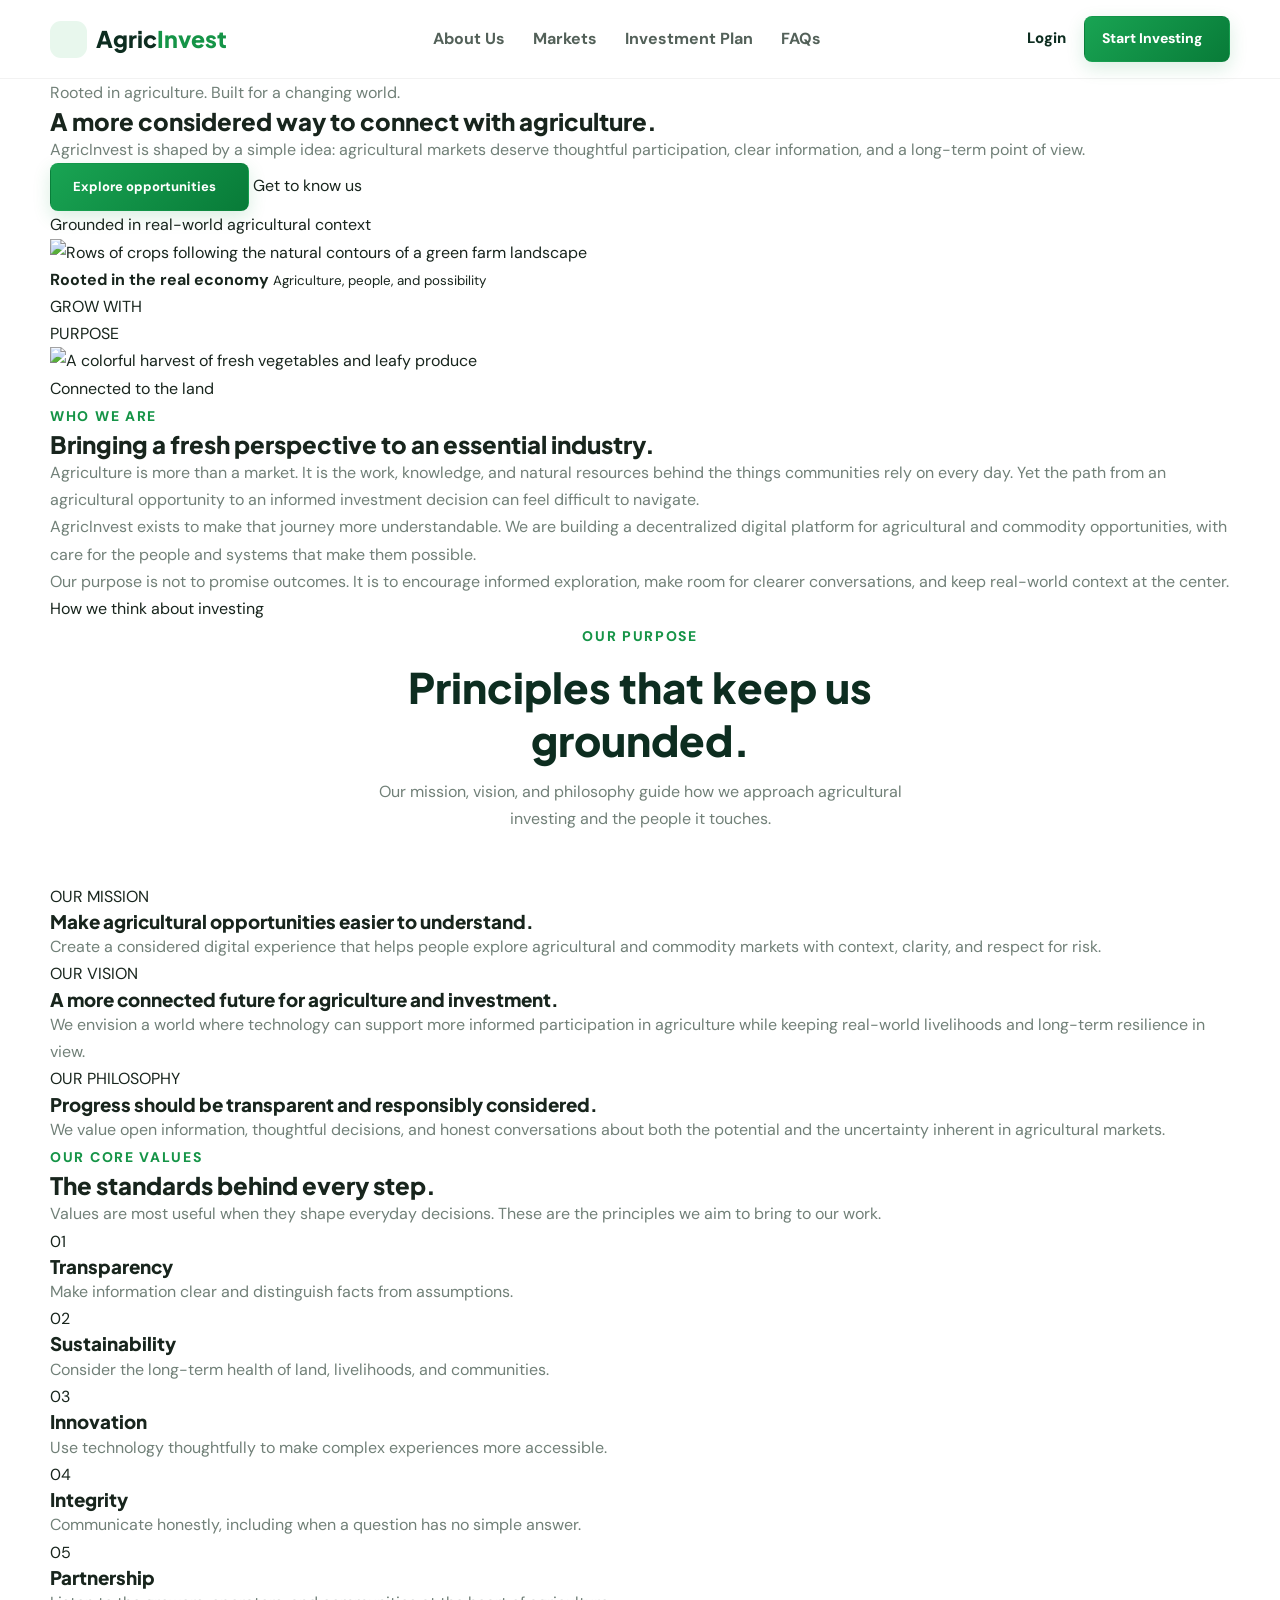
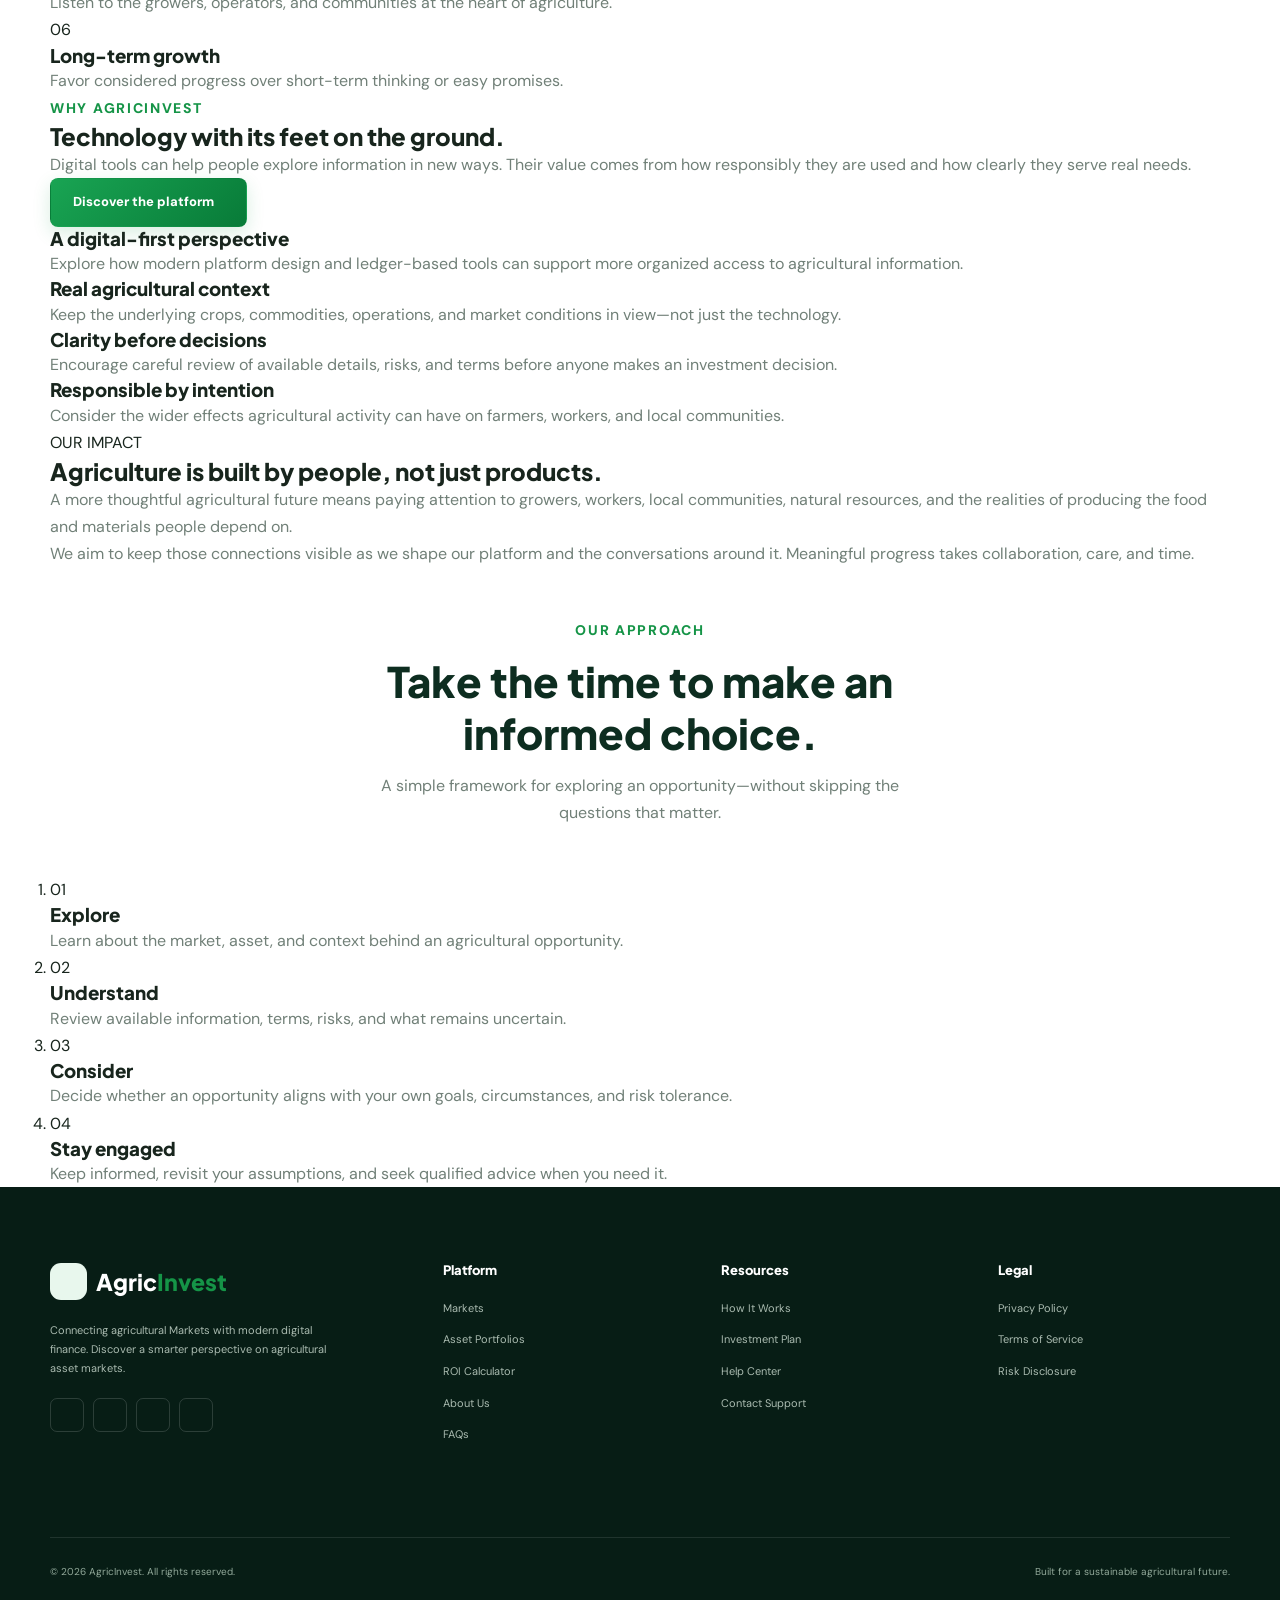
==== commit e6818335: "Update print statement to say 'Goodbye World'" ====
--- a/about.html
+++ b/about.html
@@ -23,7 +23,7 @@
   </head>
 
   <body class="about-page">
-    <a class="about-skip-link" href="#main-content">Skip to content</a>
+    <!-- <a class="about-skip-link" href="#main-content">Skip to content</a> -->
 
     <header class="main-header" id="header">
       <div class="container nav-container">
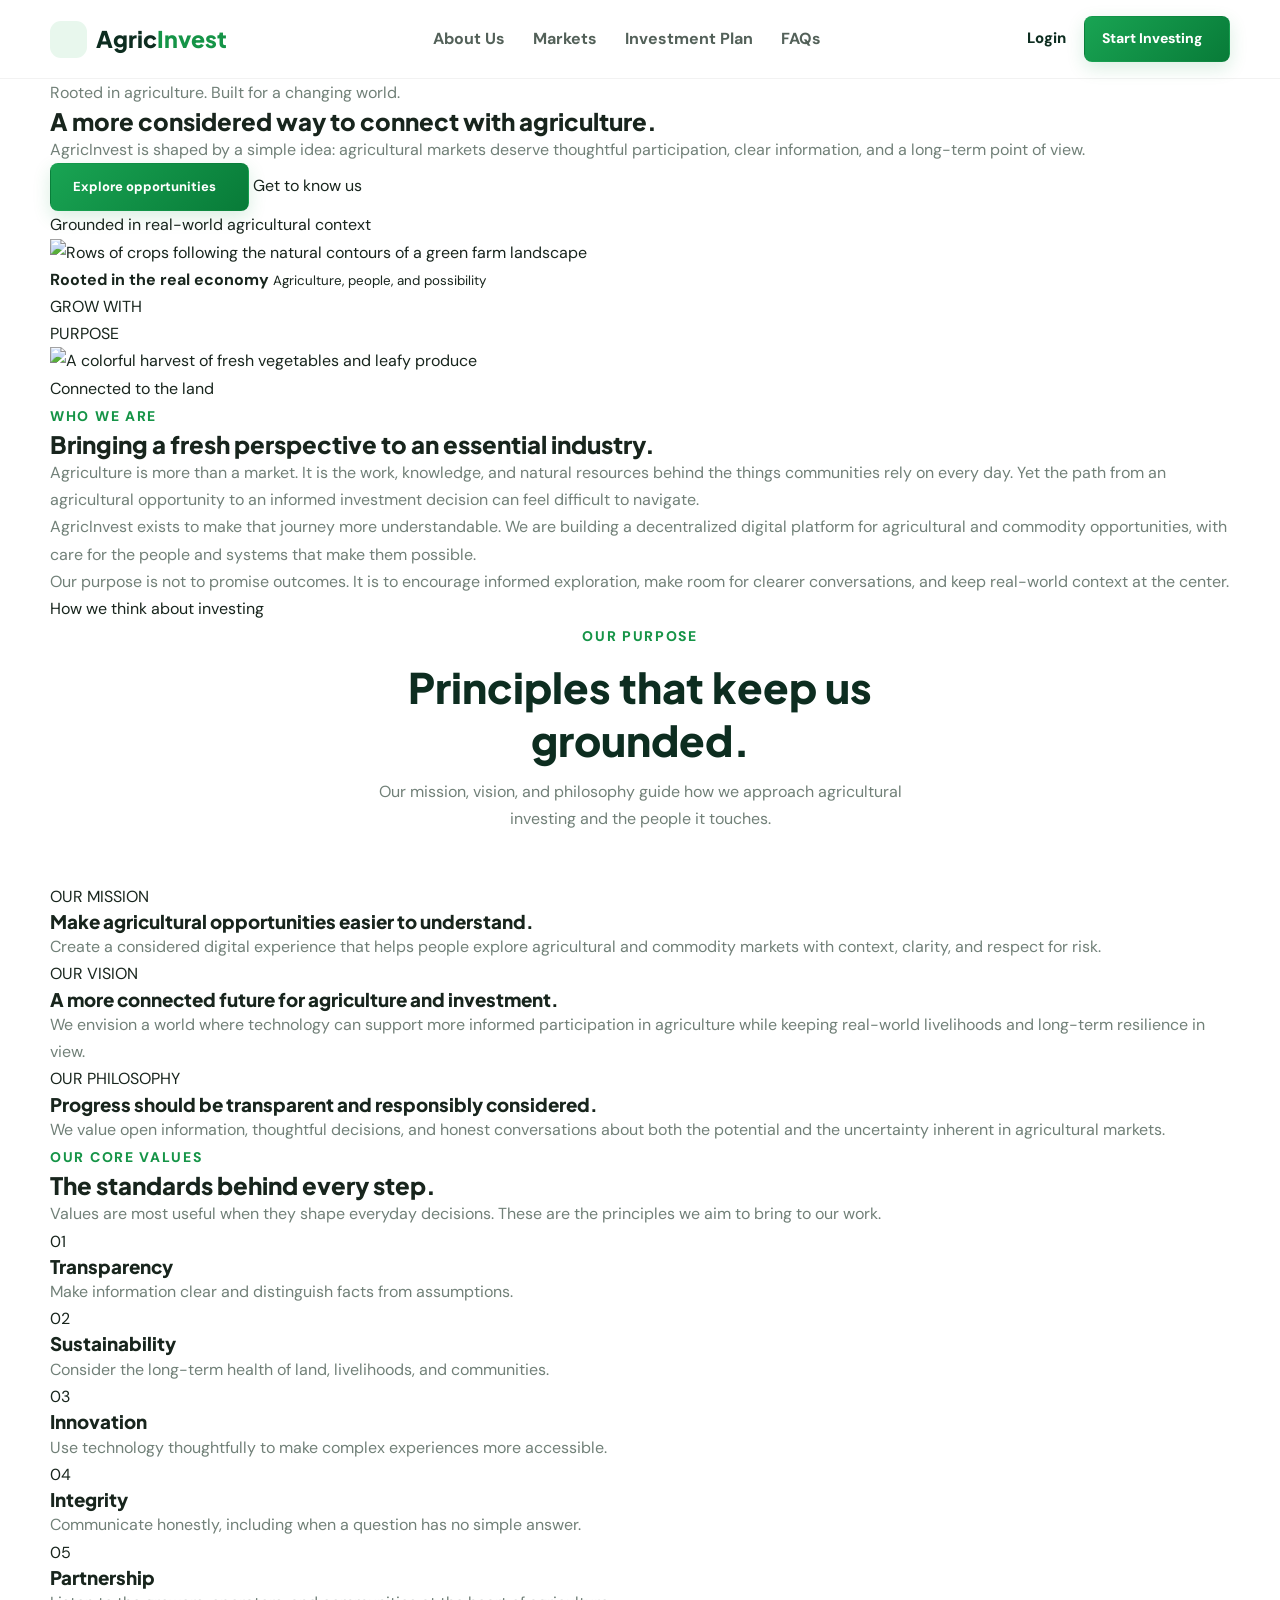
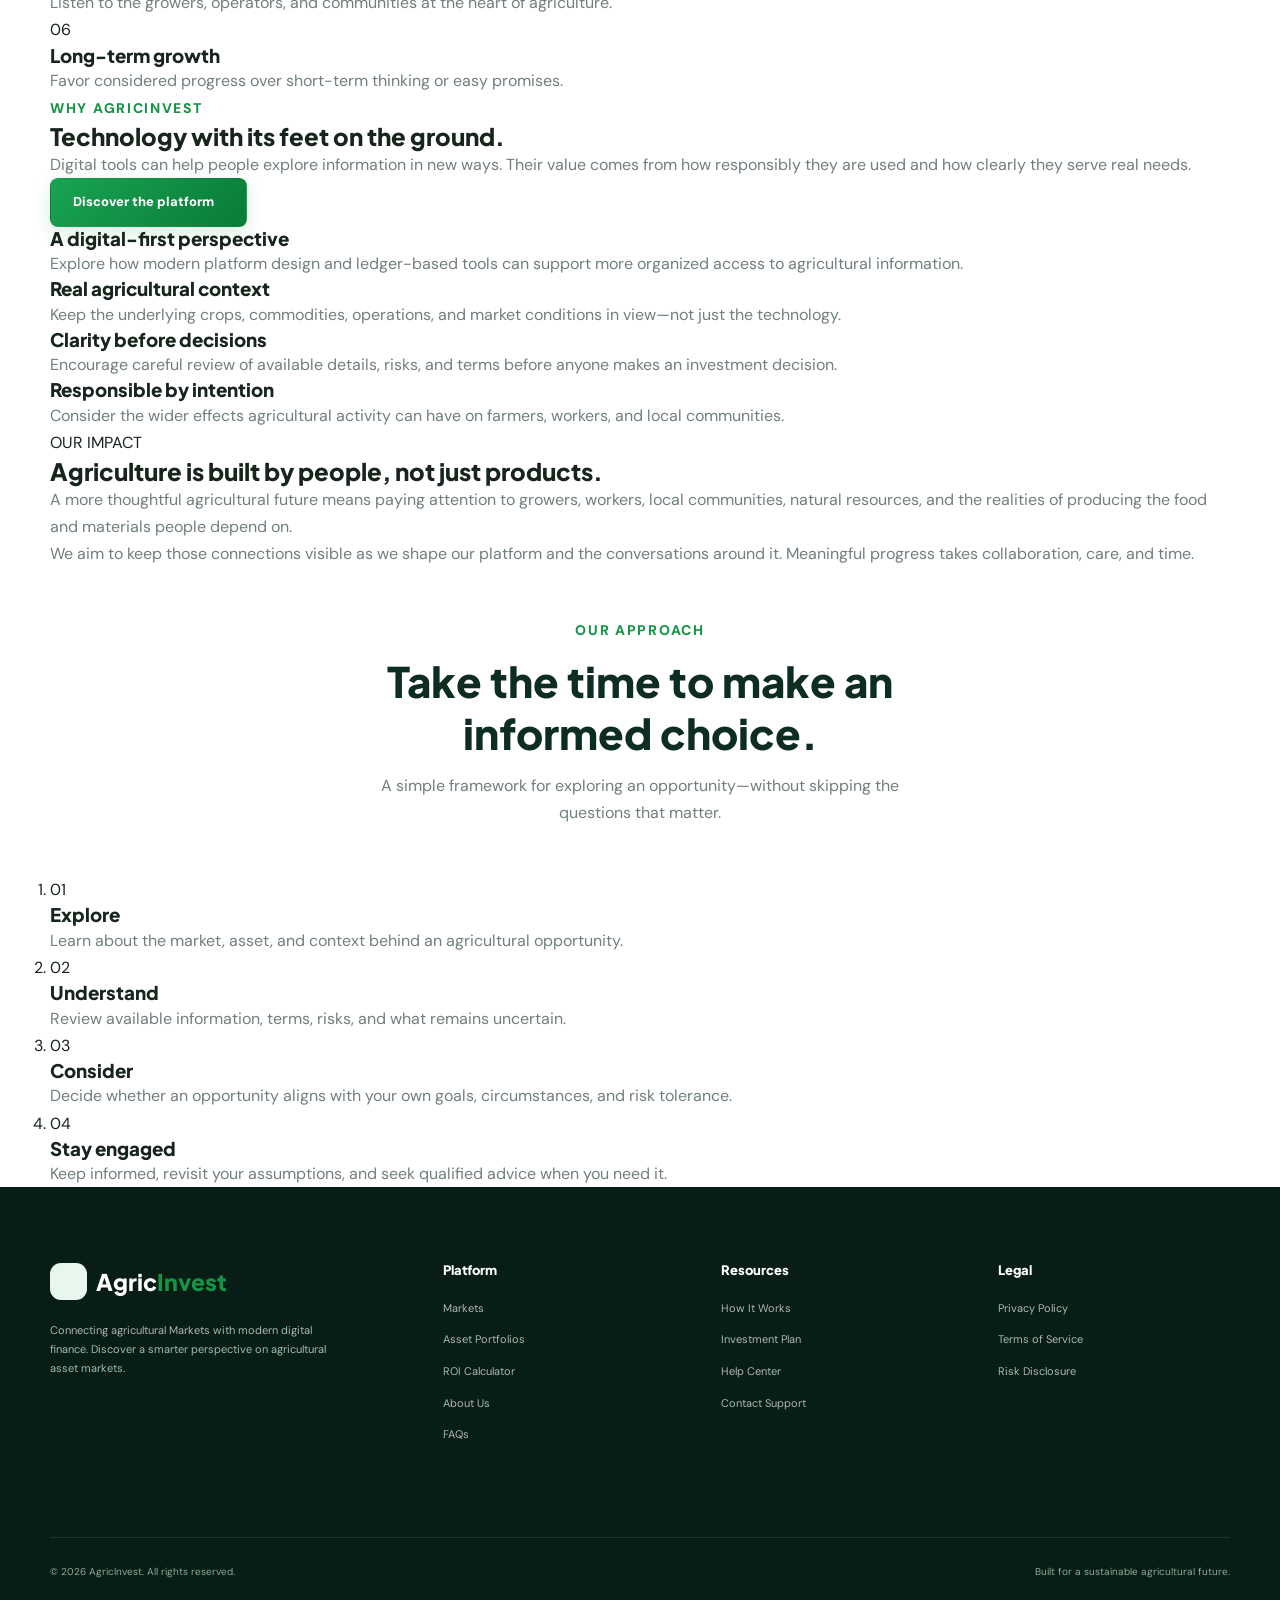
==== commit 2188b60d: "Change 'Hello World' to 'Goodbye World'" ====
--- a/about.html
+++ b/about.html
@@ -538,20 +538,7 @@
               Connecting agricultural Markets with modern digital finance.
               Discover a smarter perspective on agricultural asset markets.
             </p>
-
-            <div class="social-links">
-              <a href="#" aria-label="Facebook"
-                ><i data-lucide="facebook"></i
-              ></a>
-              <a href="#" aria-label="Instagram"
-                ><i data-lucide="instagram"></i
-              ></a>
-              <a href="#" aria-label="LinkedIn"
-                ><i data-lucide="linkedin"></i
-              ></a>
-              <a href="#" aria-label="X"><i data-lucide="twitter"></i></a>
-            </div>
-          </div>
+         </div>
 
           <div class="footer-column">
             <h4>Platform</h4>
@@ -571,7 +558,7 @@
             <a href="plans.html">Investment Plan</a>
             <a href="#faq">Help Center</a>
             <!-- <a href="#faq">Risk Information</a> -->
-            <a href="#faq">Contact Support</a>
+            <a href="faq.html">Contact Support</a>
           </div>
 
           <div class="footer-column">
